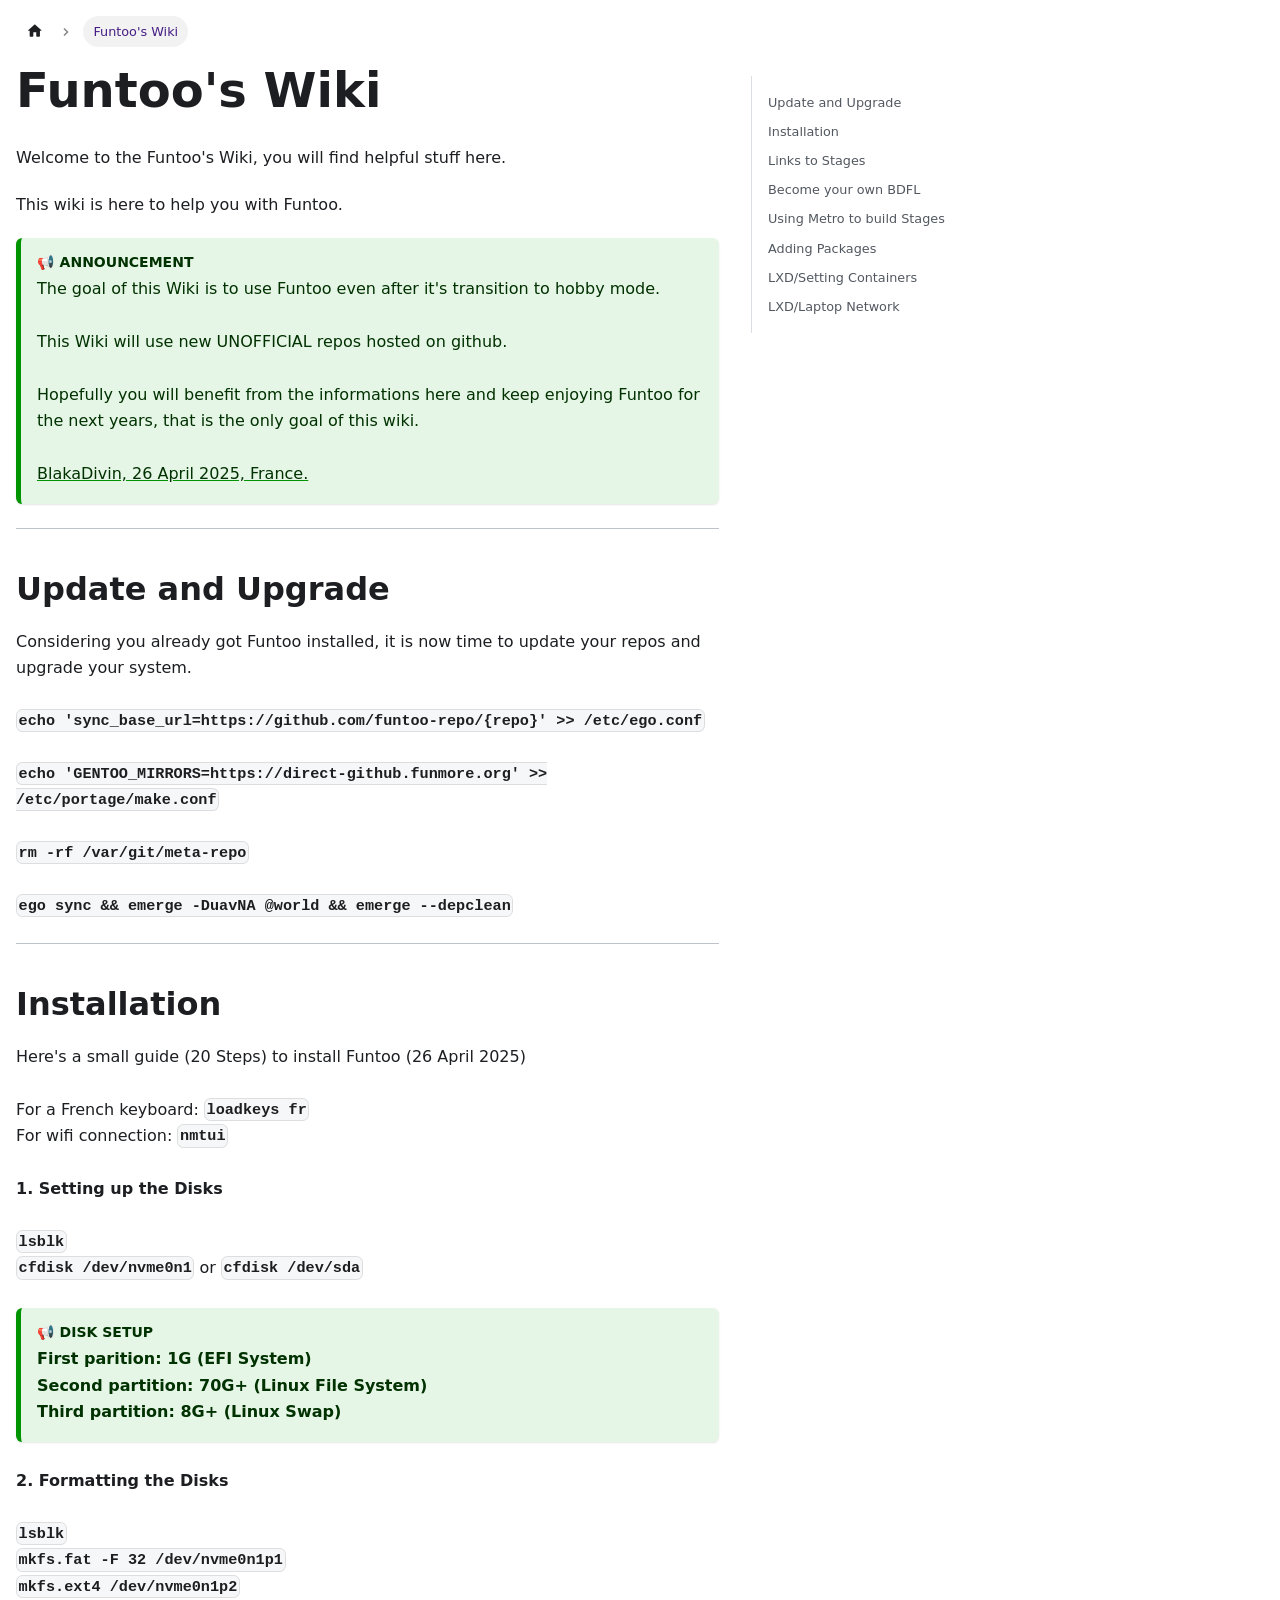
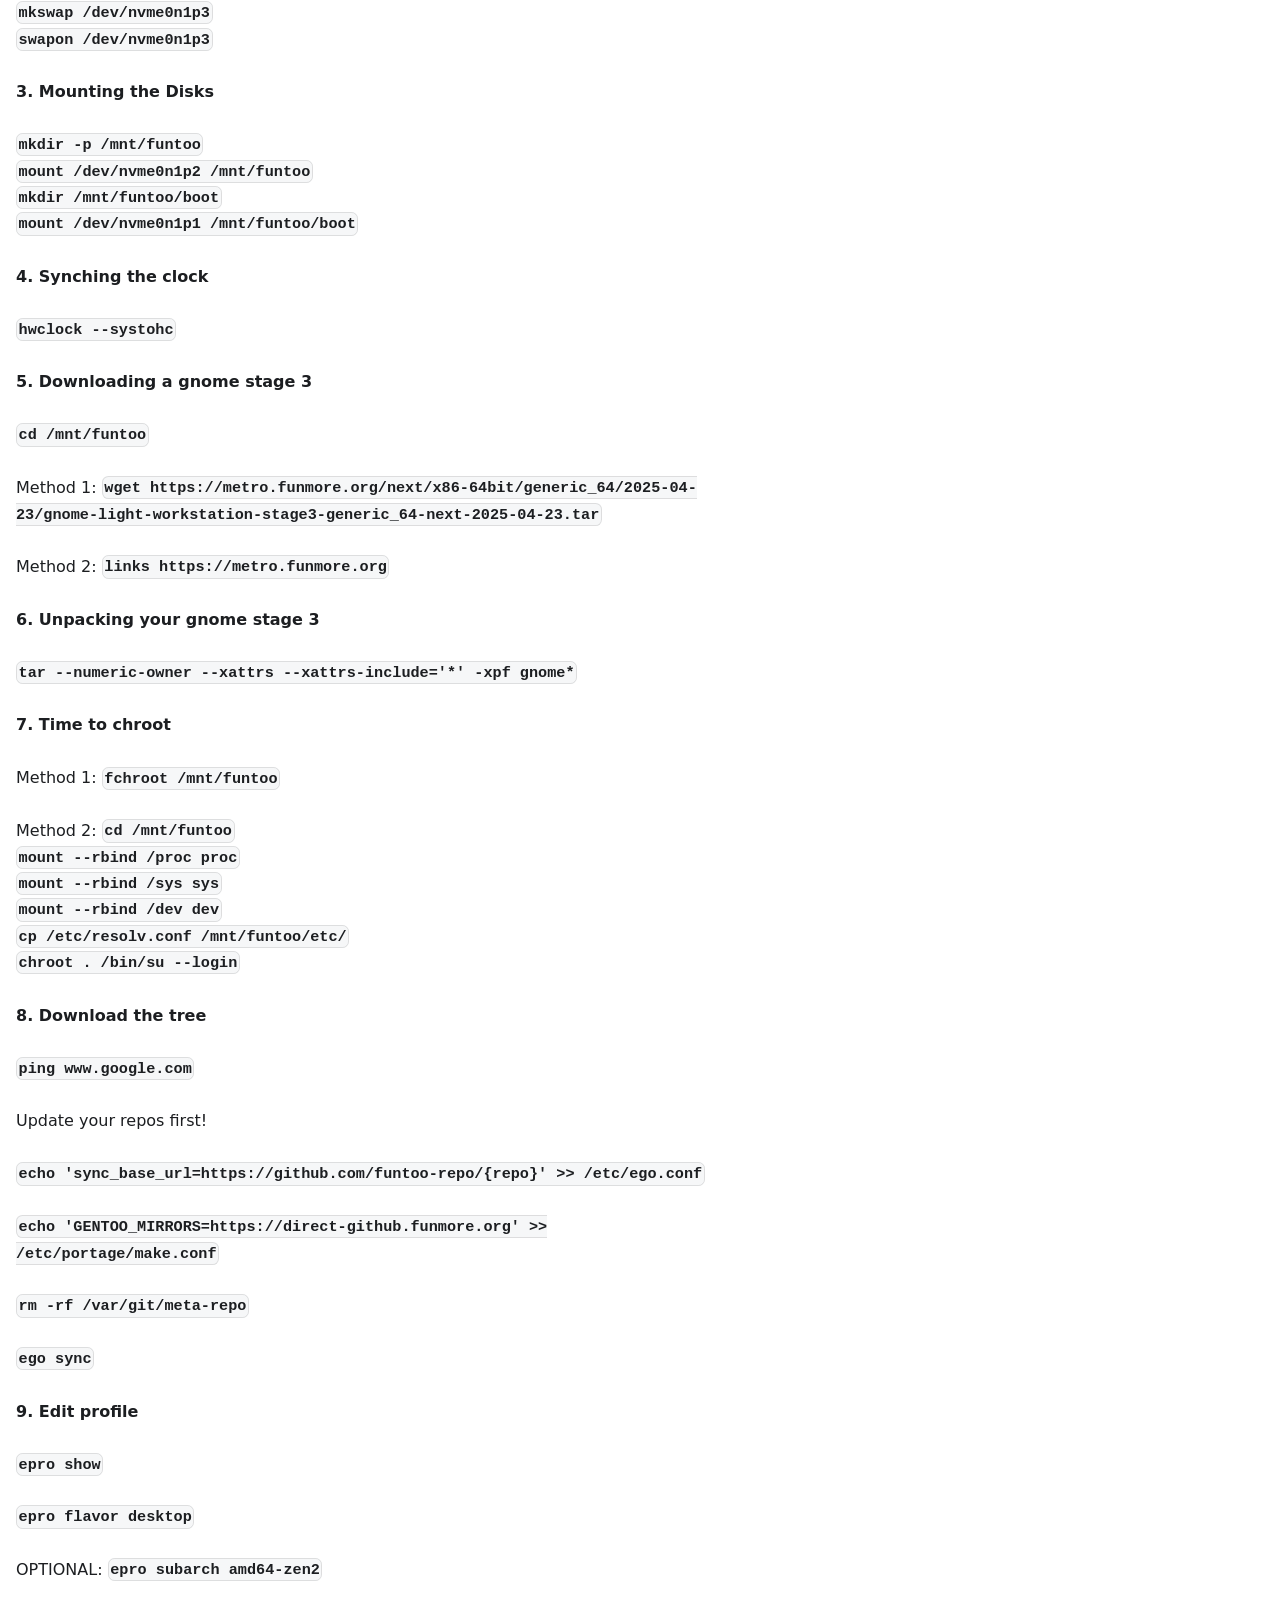
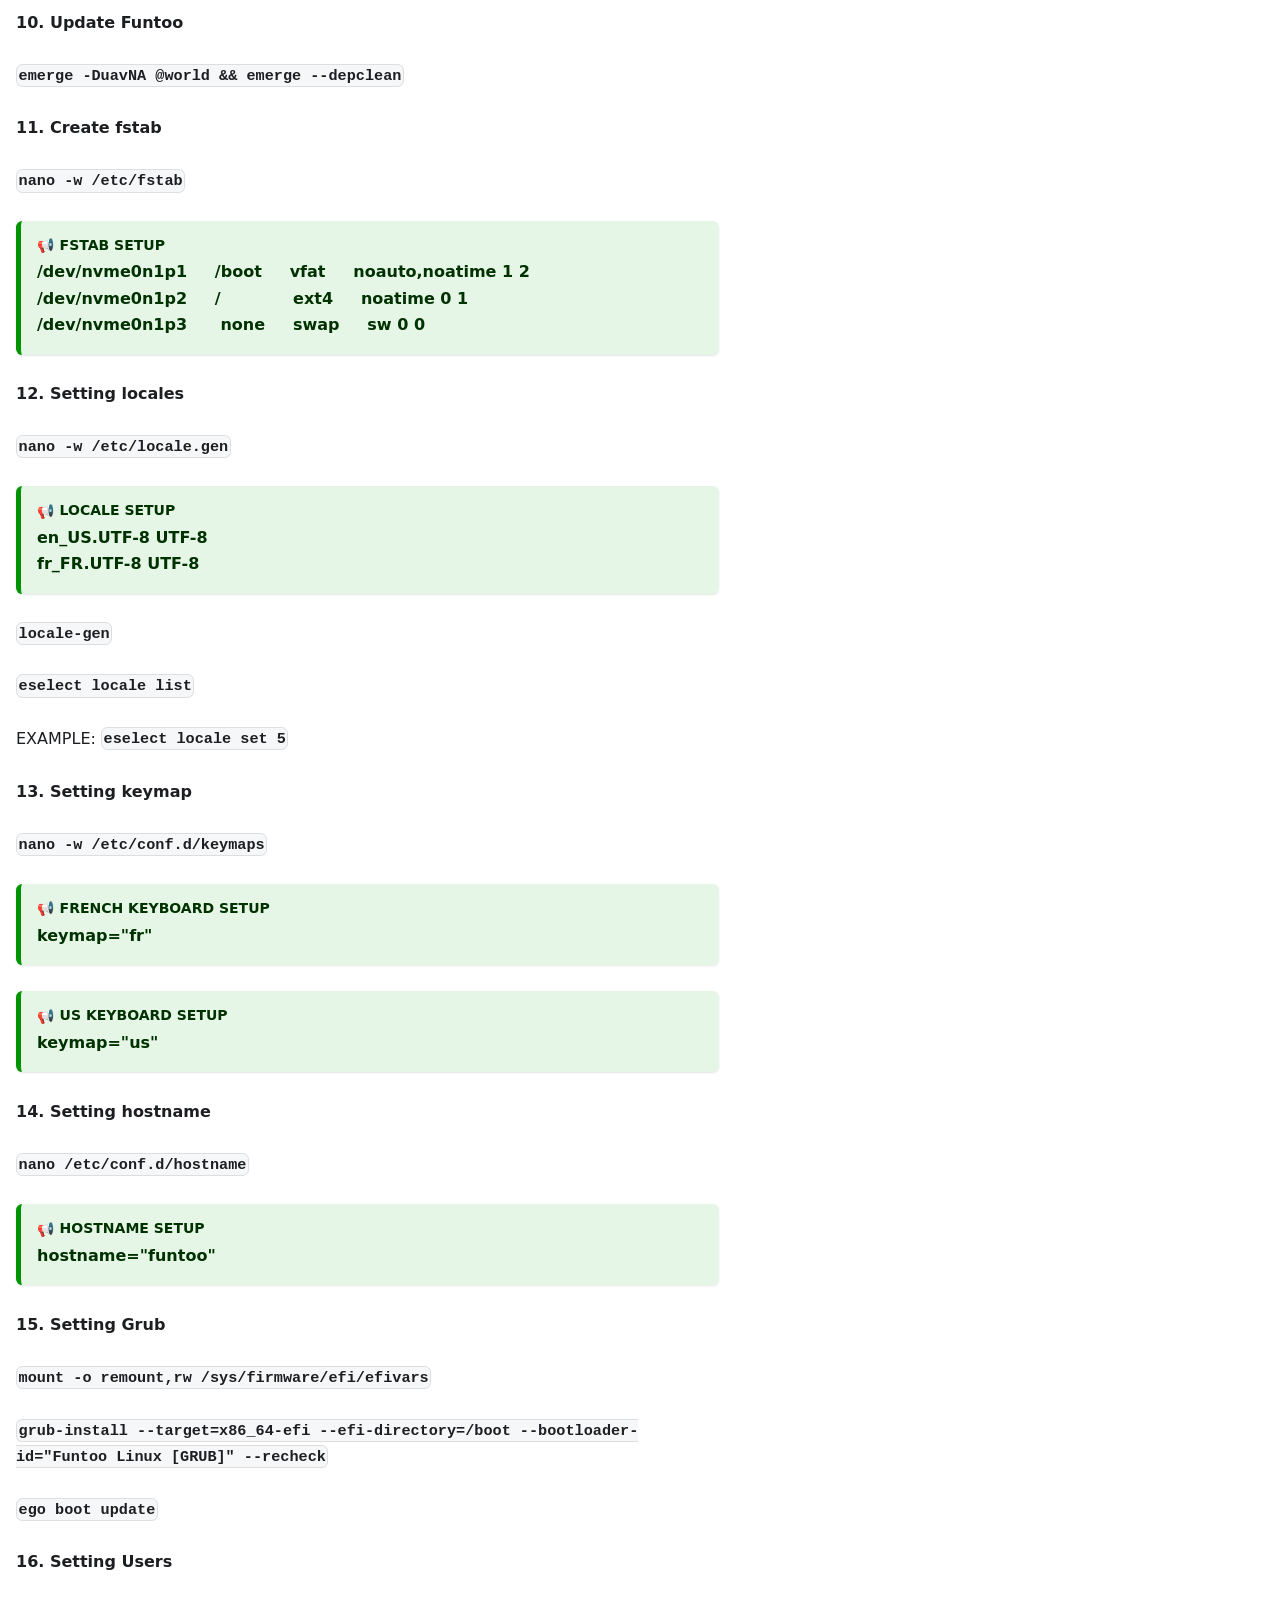
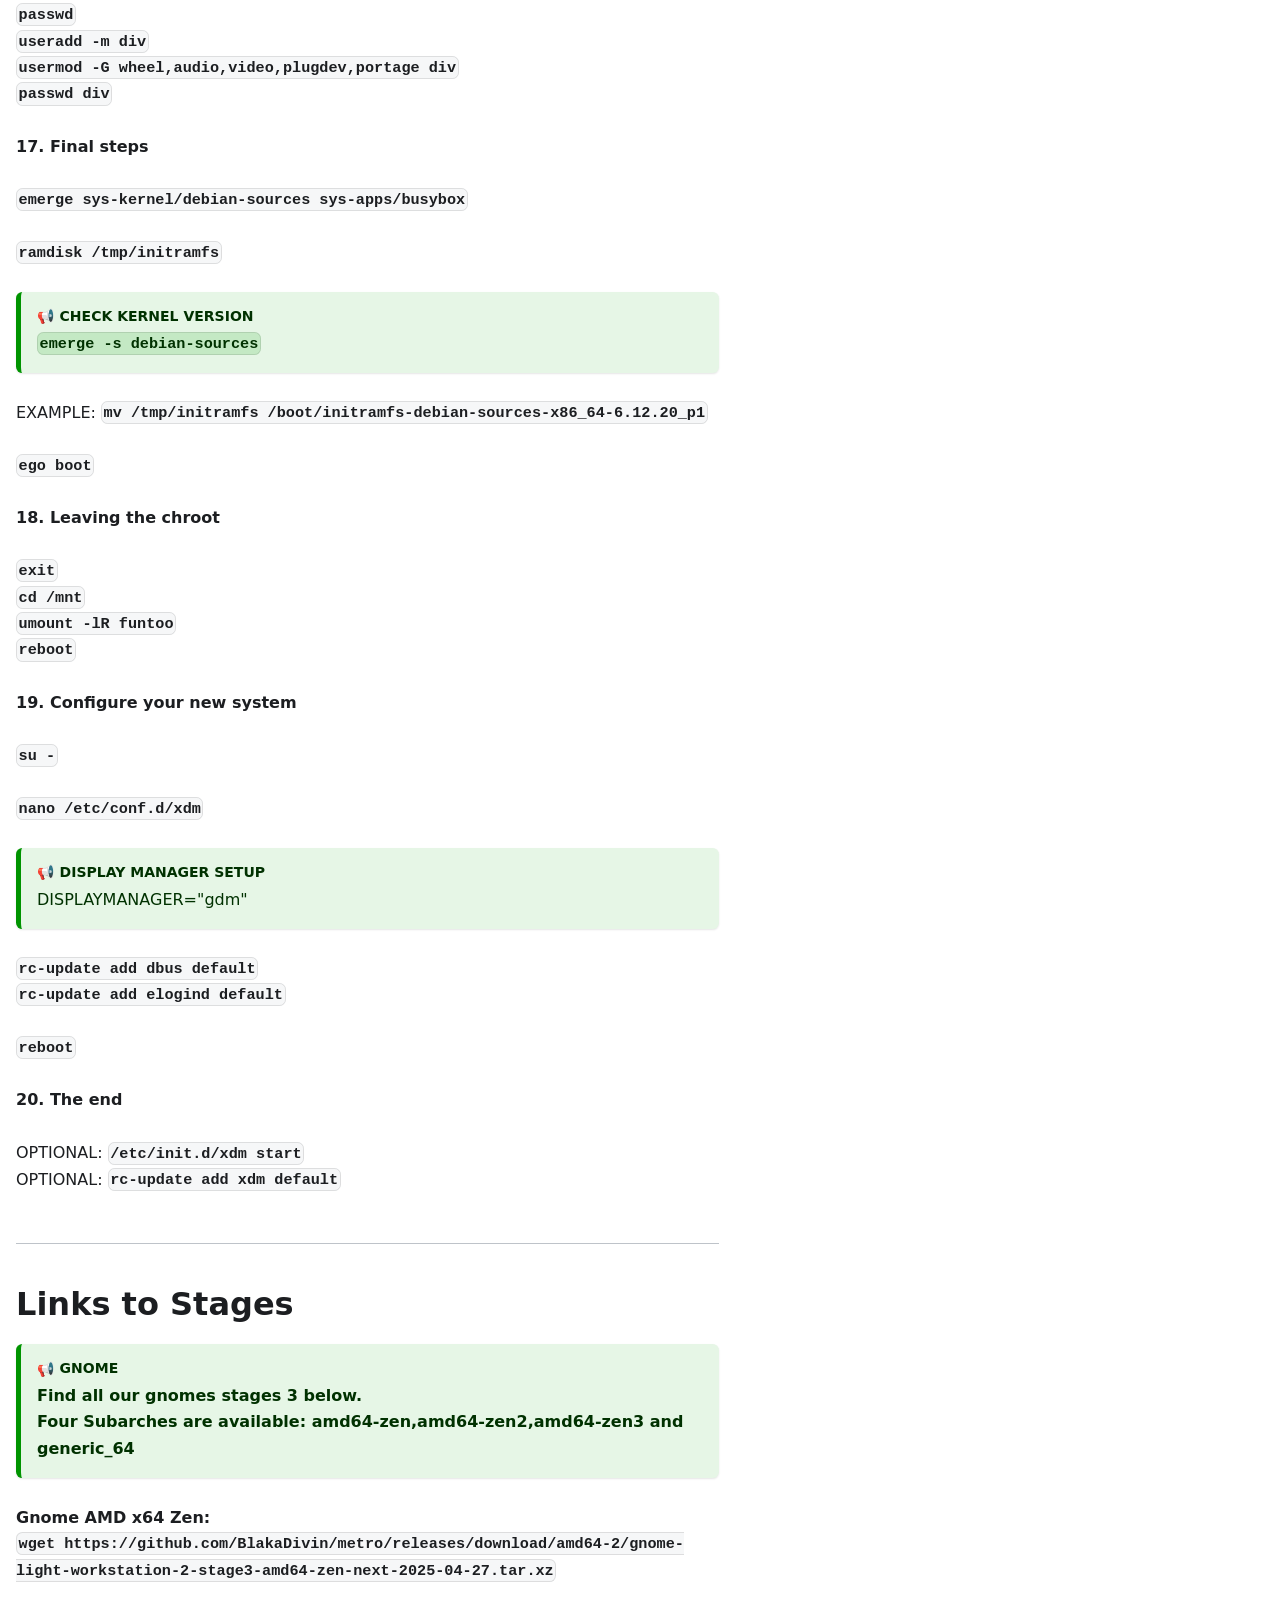
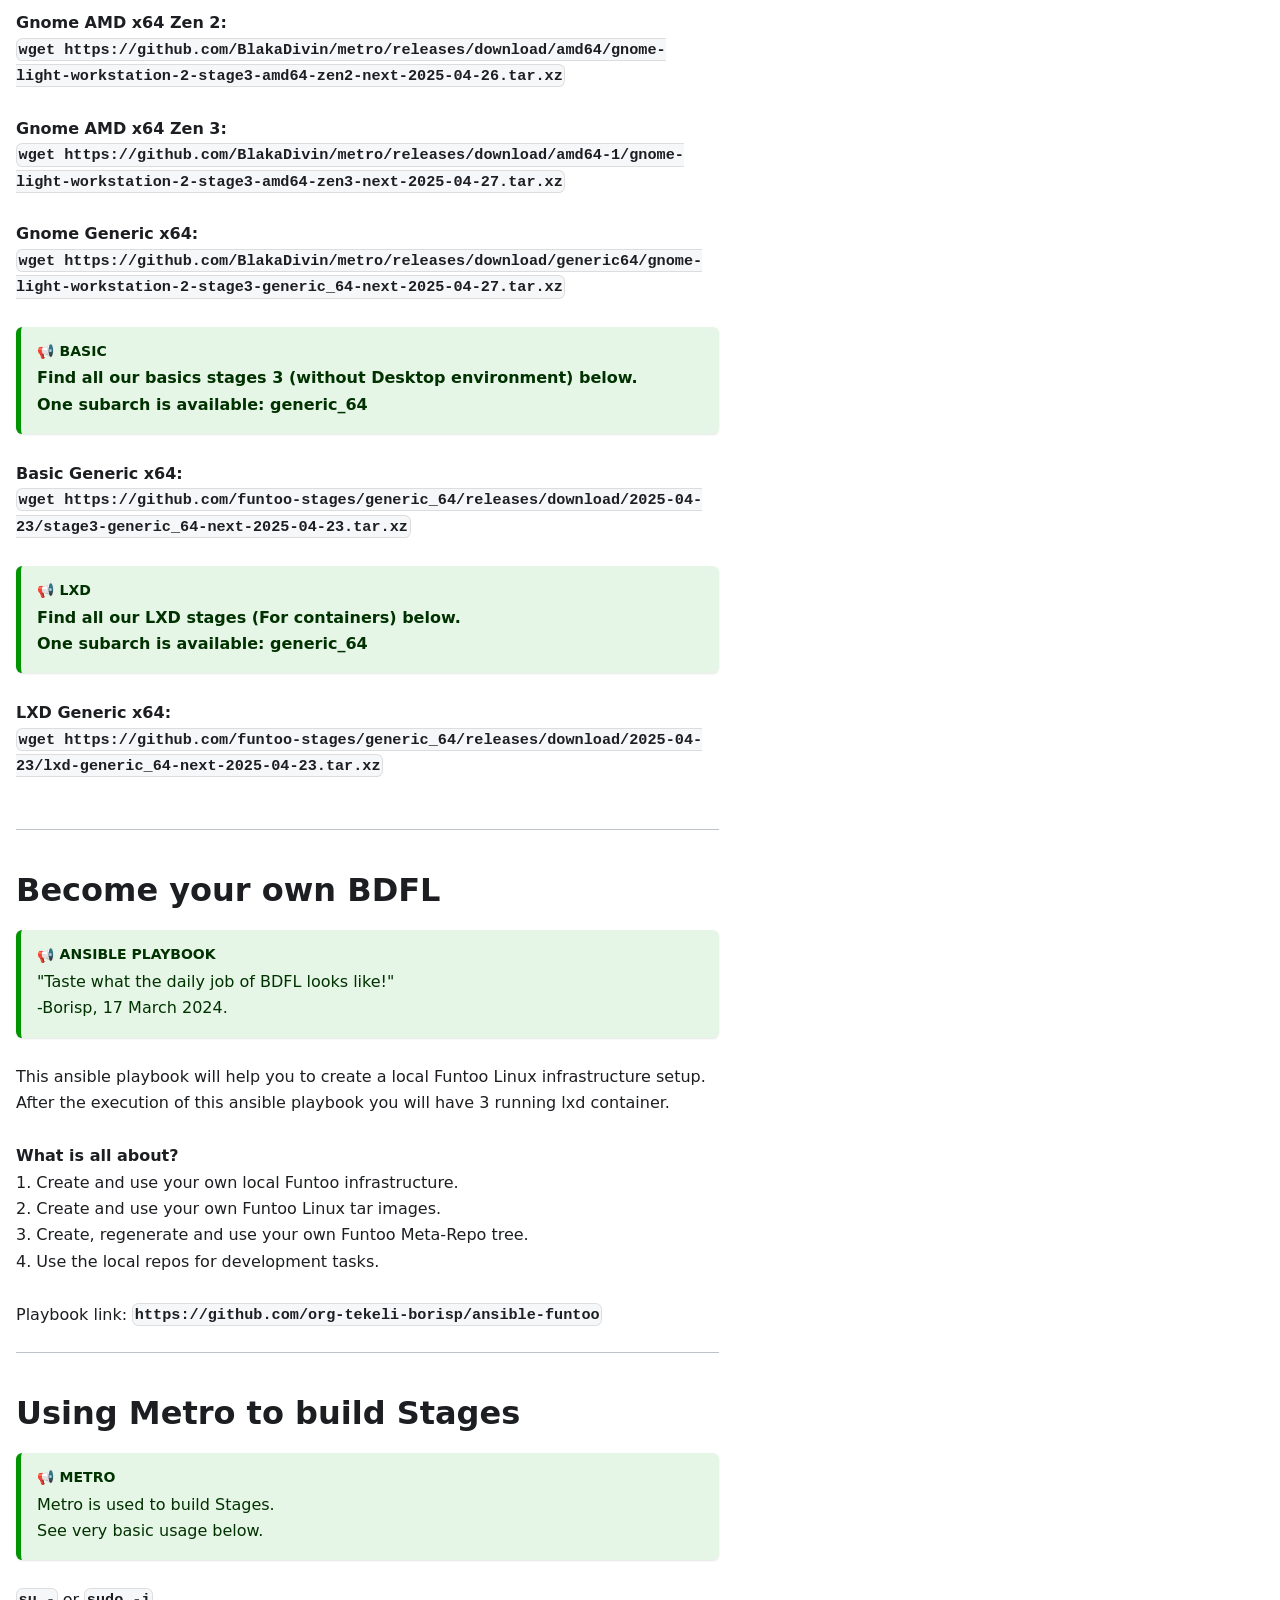
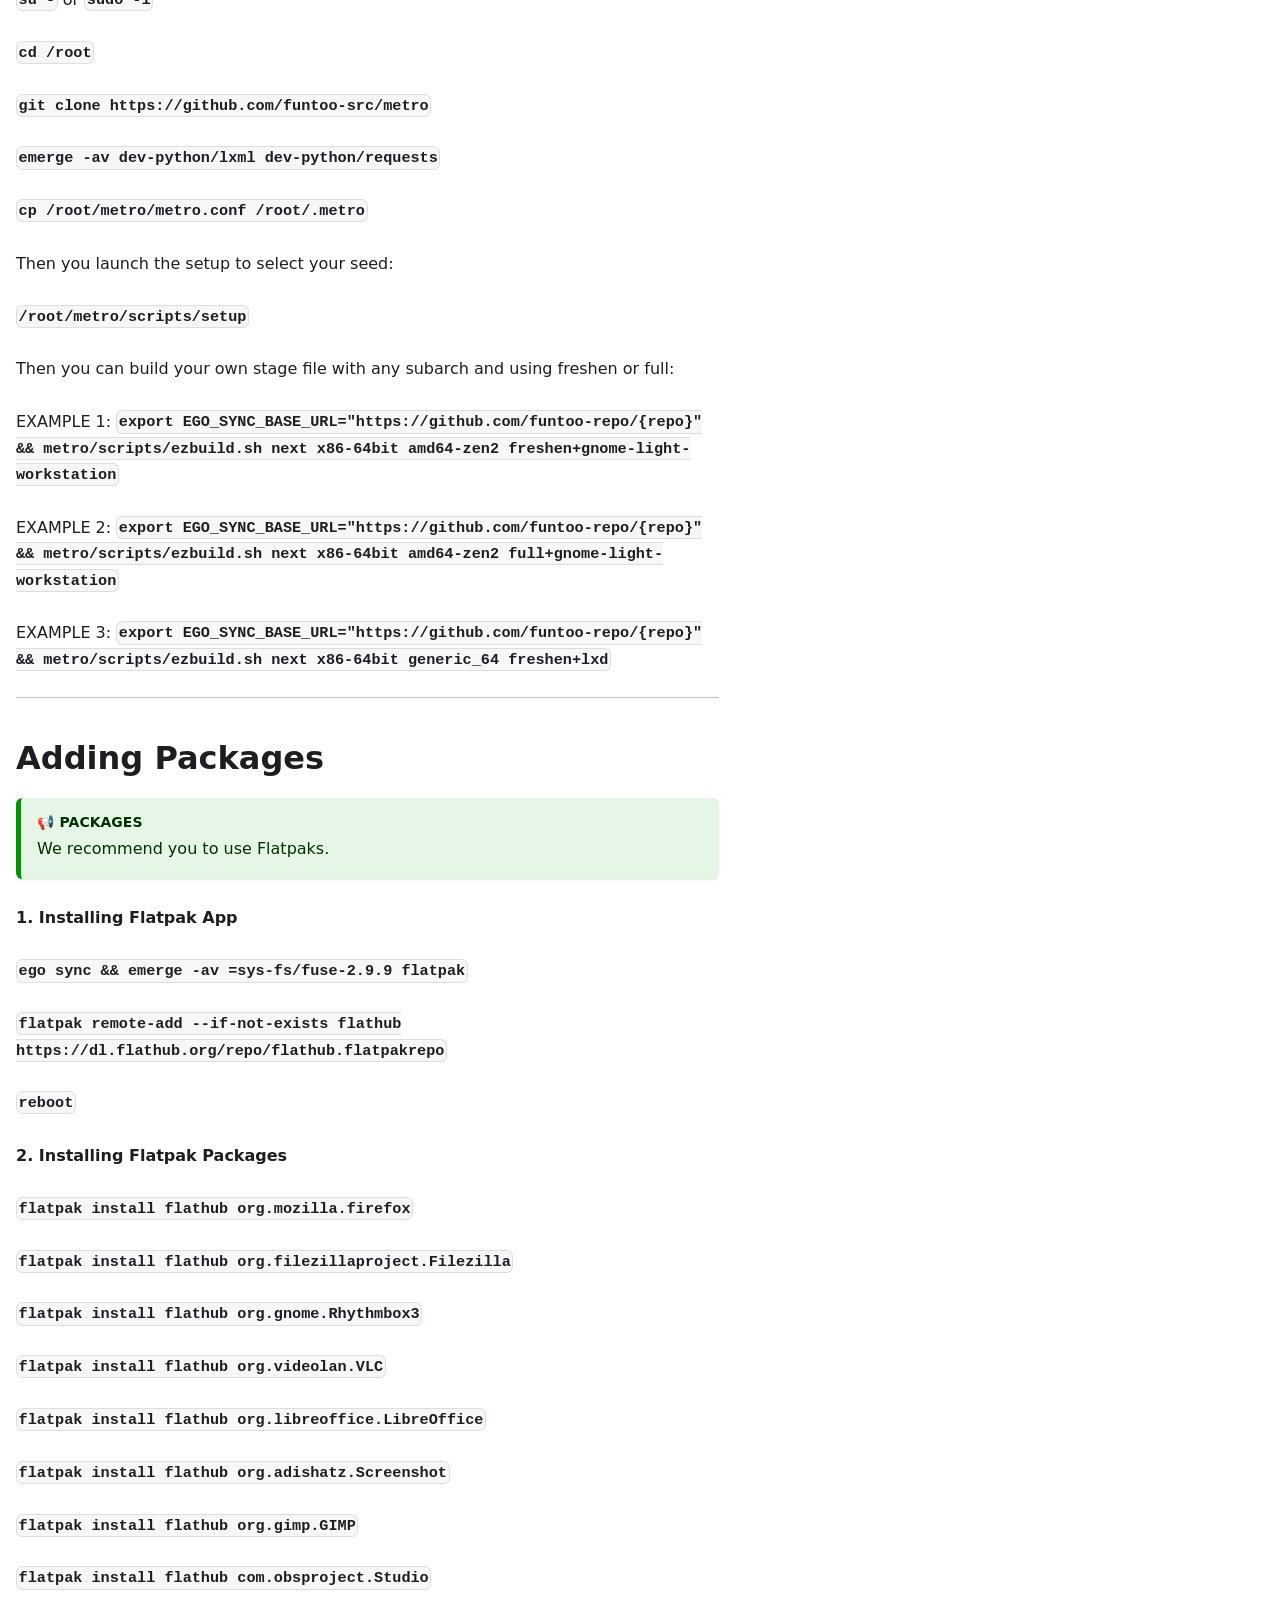
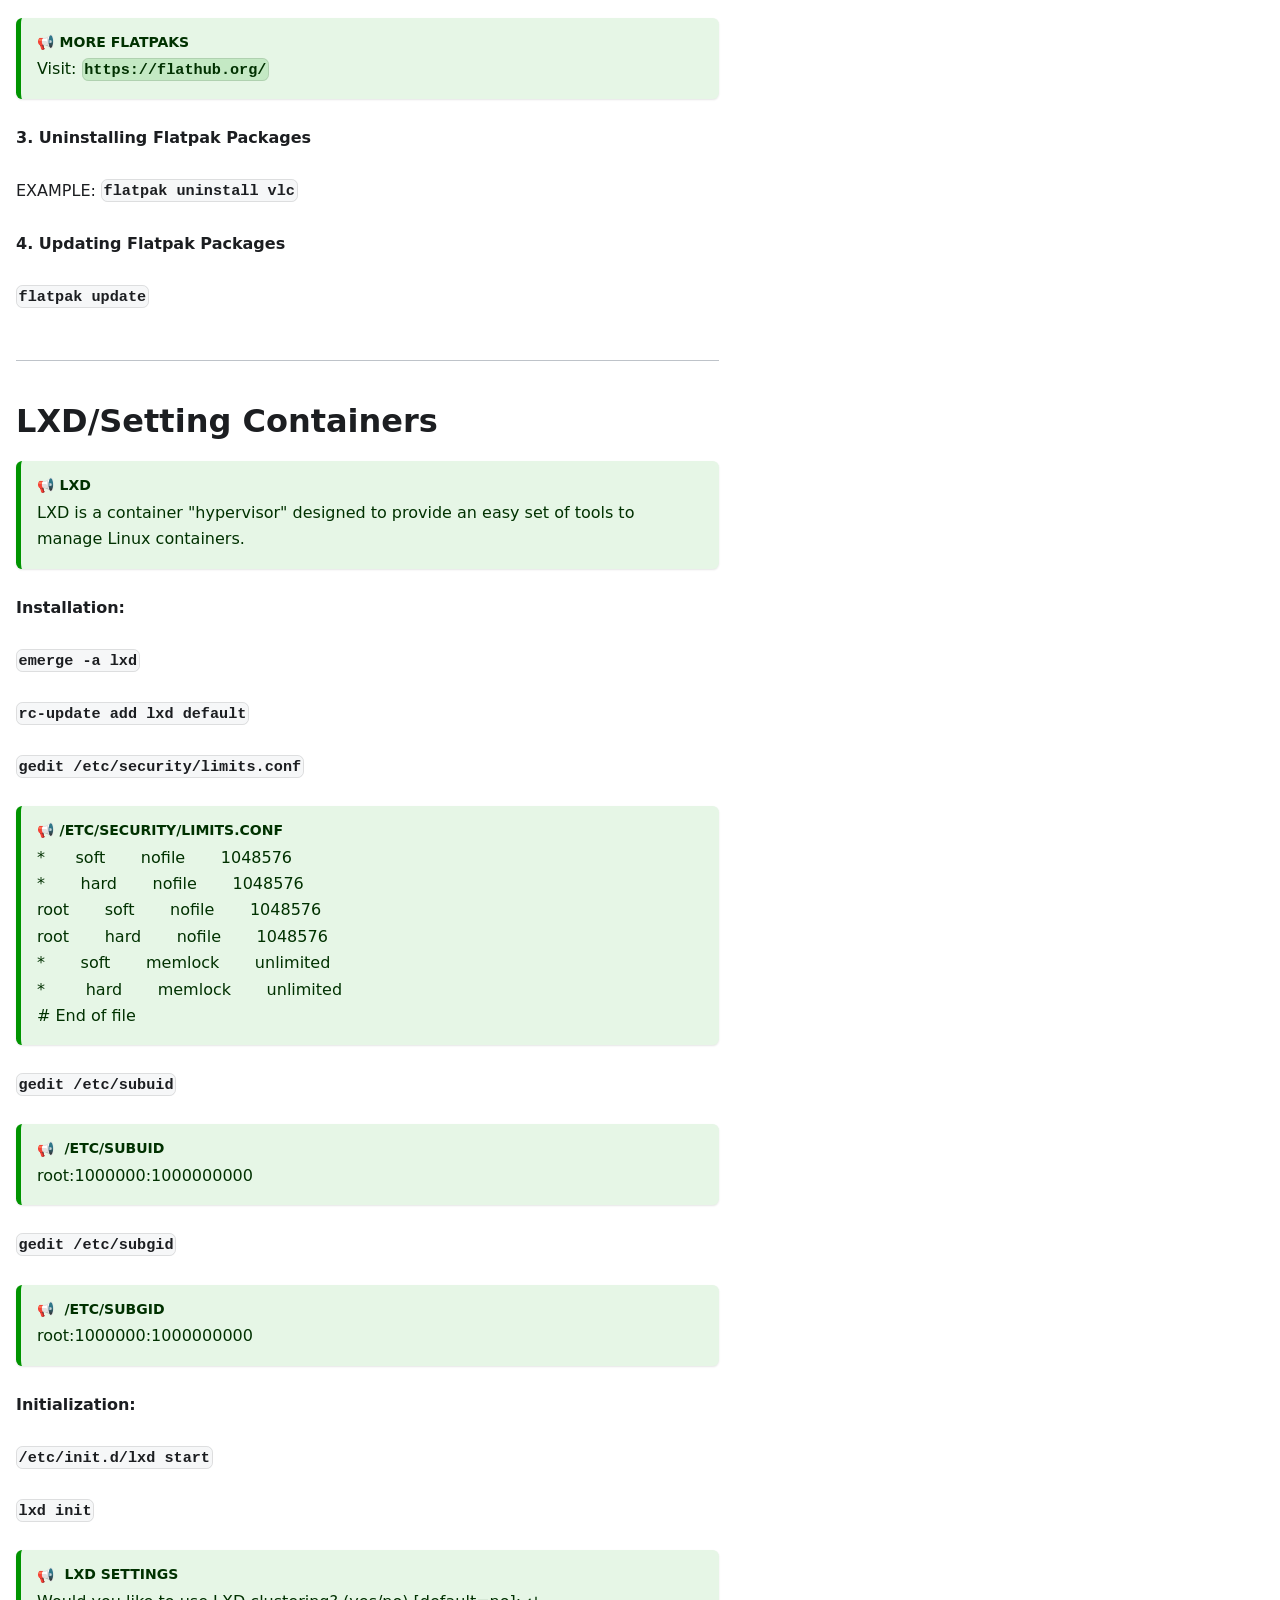
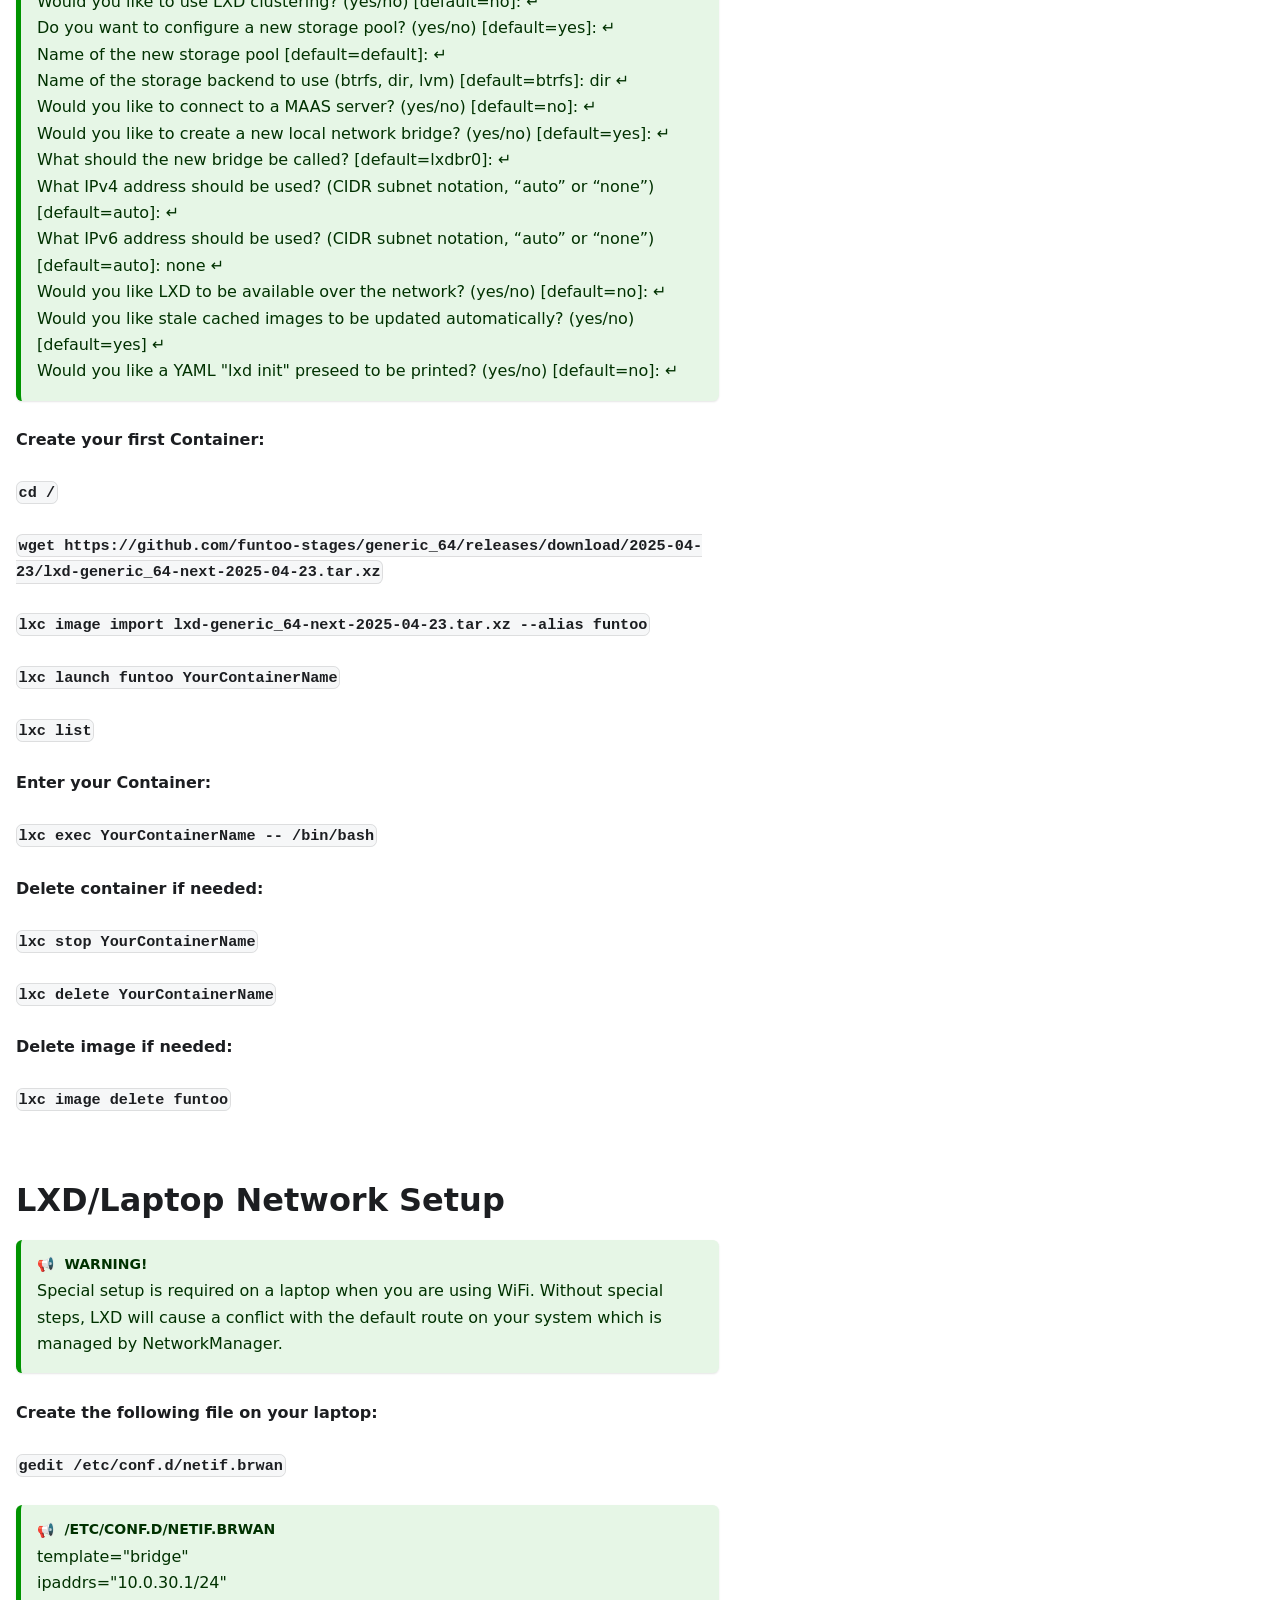
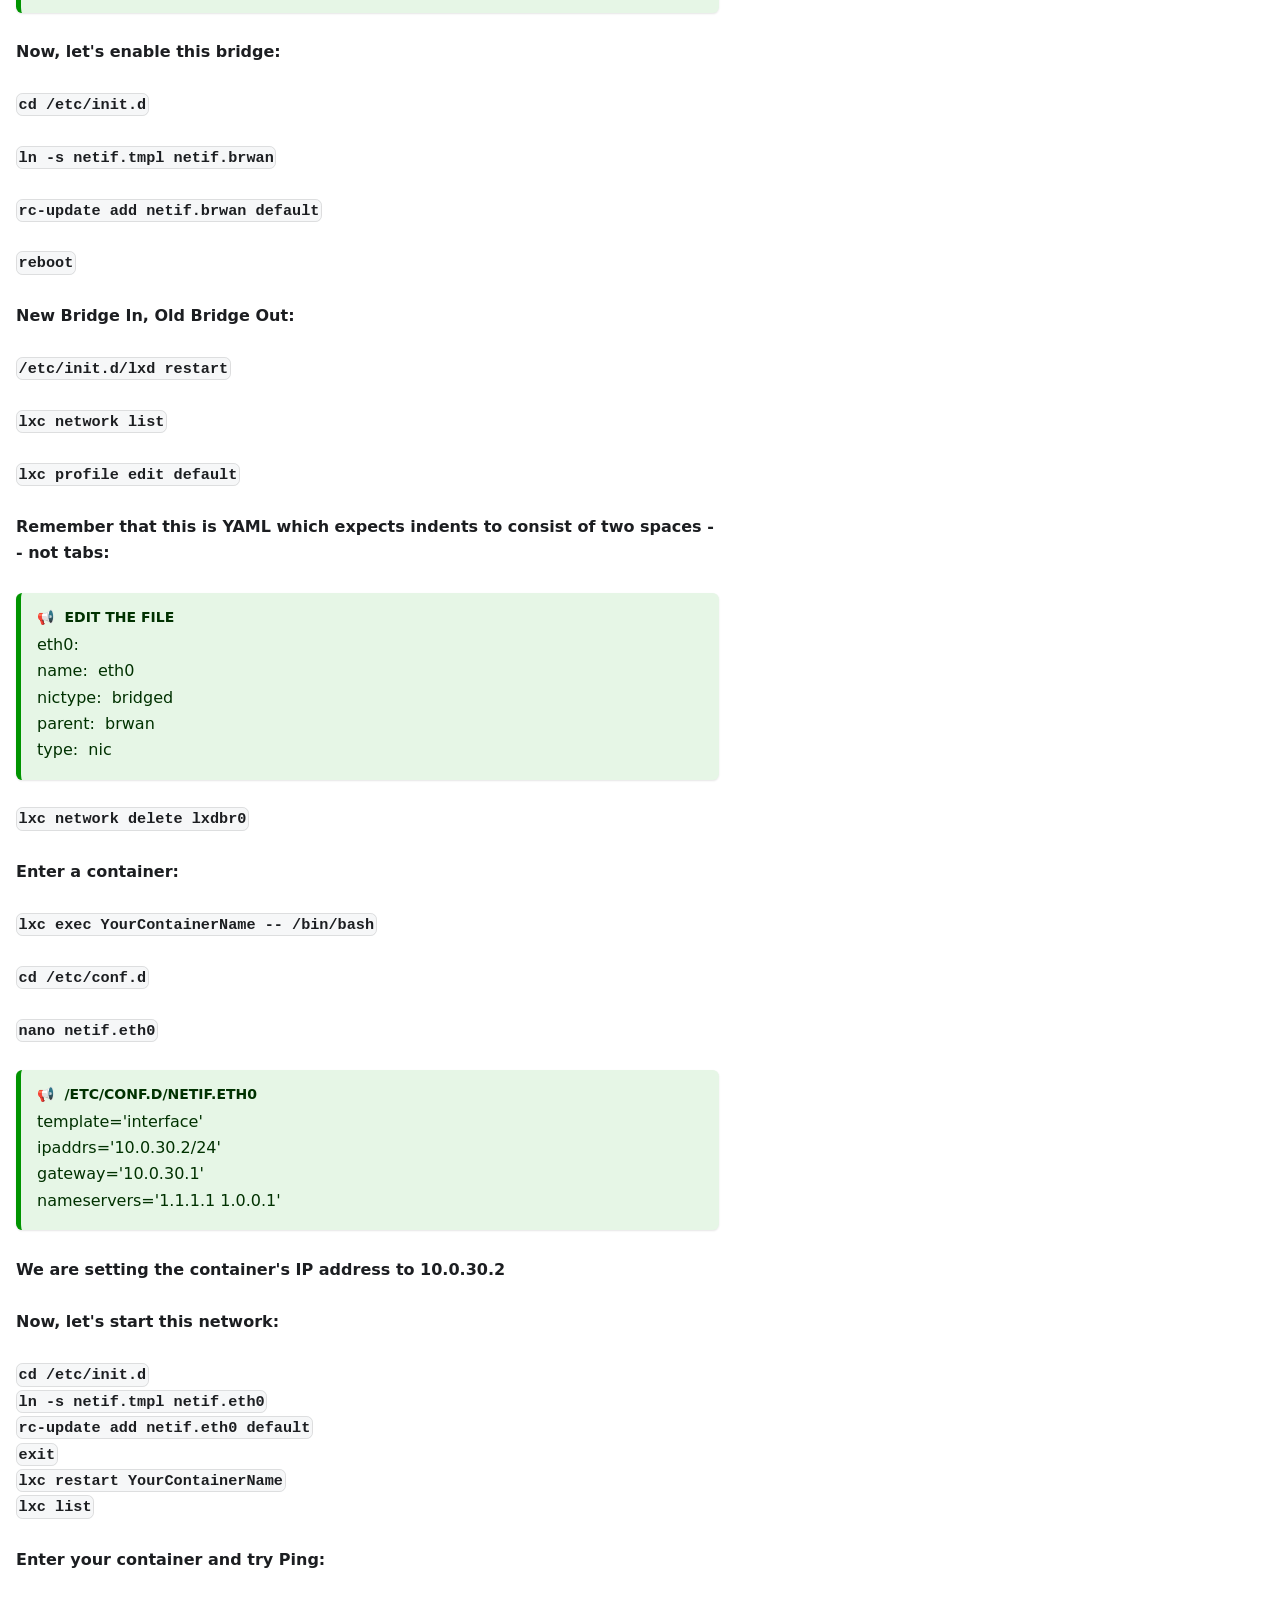
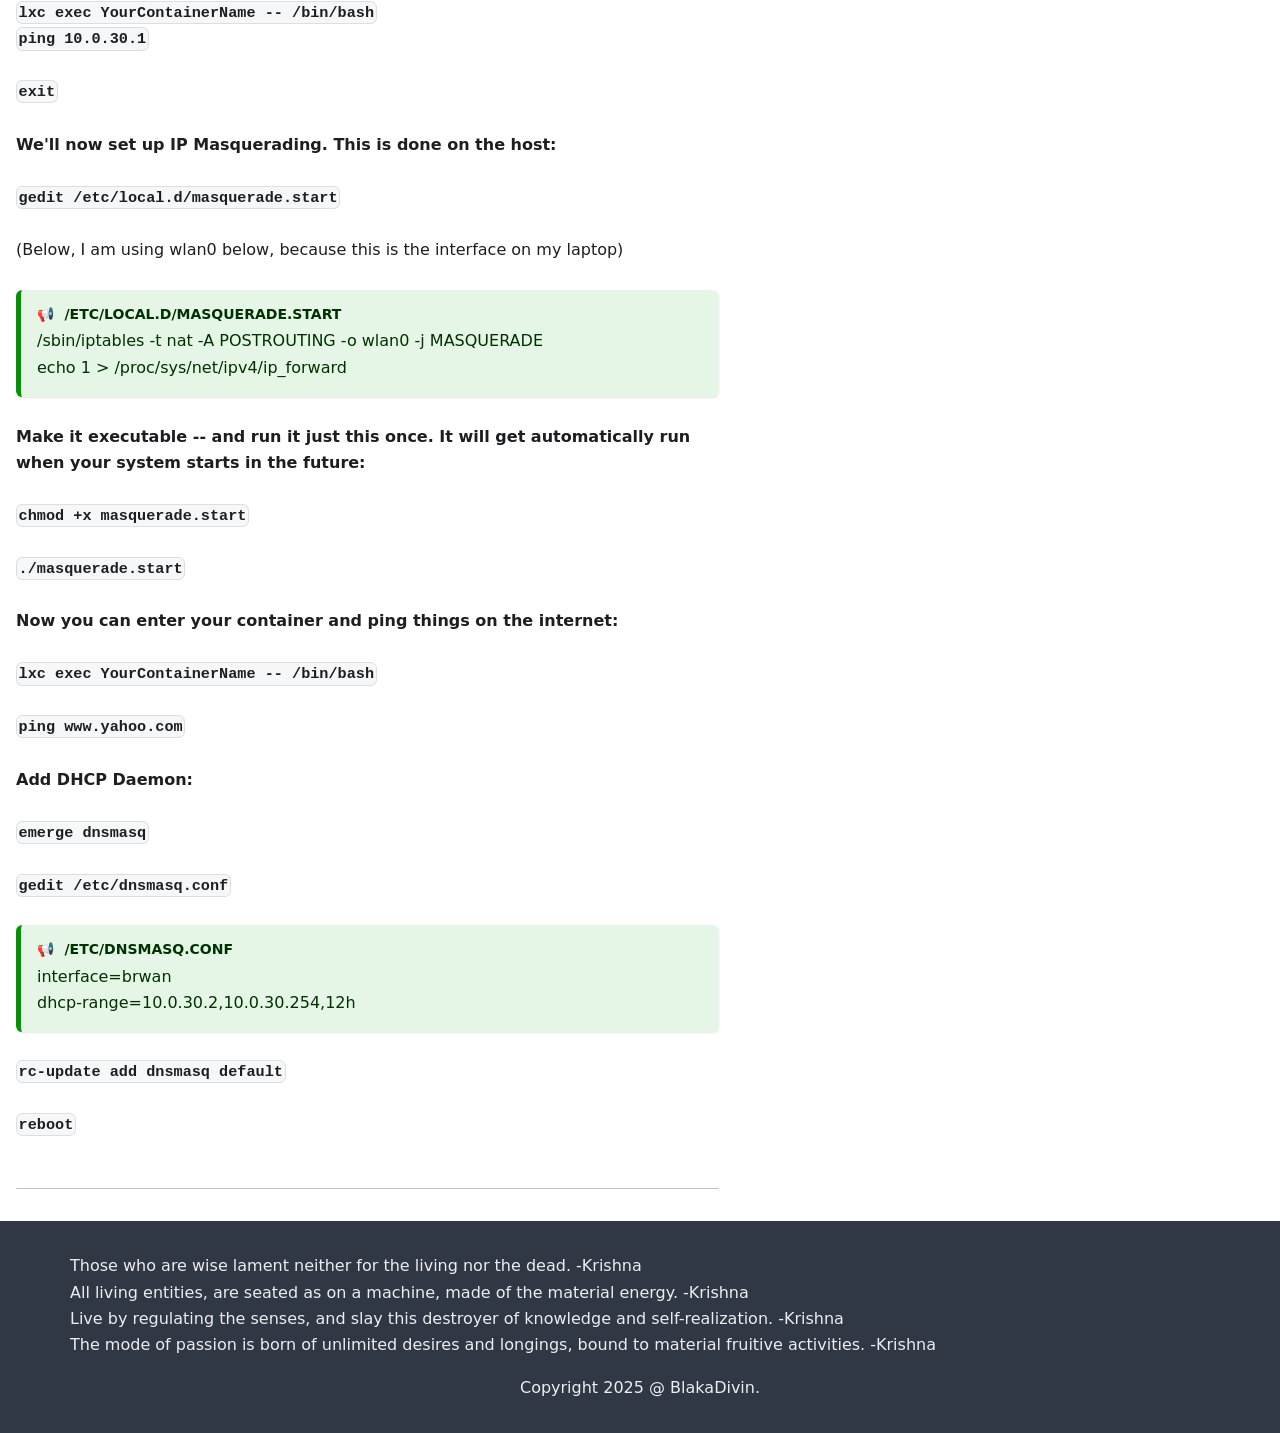
==== index.html @ 87156443 "Add files via upload" ====
<!doctype html>
<html lang="en" dir="ltr"
    class="docs-wrapper docs-doc-page docs-version-current plugin-docs plugin-id-default docs-doc-id-about-alg">

<head>

    <meta charset="UTF-8">
    <meta name="generator" content="Docusaurus v2.4.1">
    <meta http-equiv="content-type" content="text/html;charset=utf-8" />

    <title data-rh="true">Funtoo's Wiki</title>

    <meta data-rh="true" name="viewport" content="width=device-width,initial-scale=1">
    <meta data-rh="true" name="description" content="Funtoo Wiki.">
    <meta data-rh="true" property="og:description" content="A brief wiki about Funtoo.">
    <meta data-rh="true" name="keywords" content="funtoo,blakadiv">

    <link rel="search" type="application/opensearchdescription+xml" title="Funtoo's Wiki">
    <link rel="stylesheet" href="mainstyle.css">
</head>

<main class="docMainContainer_gTbr">
    <div class="container padding-top--md padding-bottom--lg">
        <div class="row">
            <div class="col docItemCol_VOVn">
                <div class="docItemContainer_Djhp">
                    <article>
                        <nav class="theme-doc-breadcrumbs breadcrumbsContainer_Z_bl" aria-label="Breadcrumbs">
                            <ul class="breadcrumbs" itemscope="" itemtype="https://schema.org/BreadcrumbList">

                                <li class="breadcrumbs__item"><a aria-label="Home page" class="breadcrumbs__link"
                                        href="index.html"><svg viewbox="0 0 24 24" class="breadcrumbHomeIcon_YNFT">
                                            <path
                                                d="M10 19v-5h4v5c0 .55.45 1 1 1h3c.55 0 1-.45 1-1v-7h1.7c.46 0 .68-.57.33-.87L12.67 3.6c-.38-.34-.96-.34-1.34 0l-8.36 7.53c-.34.3-.13.87.33.87H5v7c0 .55.45 1 1 1h3c.55 0 1-.45 1-1z"
                                                fill="currentColor"></path>
                                        </svg></a></li>
                                <li itemscope="" itemprop="itemListElement" itemtype="https://schema.org/ListItem"
                                    class="breadcrumbs__item breadcrumbs__item--active"><span class="breadcrumbs__link"
                                        itemprop="name">Funtoo's Wiki</span>
                                    <meta itemprop="position" content="1">
                                </li>
                            </ul>
                        </nav>

                        <div class="theme-doc-markdown markdown">
                            <h1>Funtoo's Wiki</h1>
                            <p>Welcome to the Funtoo's Wiki, you will find helpful stuff here. </p>
                            <p>This wiki is here to help you with Funtoo.</p>
                            <div class="theme-admonition theme-admonition-tip alert alert--success admonition_LlT9">
                                <div class="admonitionHeading_tbUL"><span
                                        class="admonitionIcon_kALy">📢</span>ANNOUNCEMENT</div>
                                <div class="admonitionContent_S0QG">
                                    <p>
                                        The goal of this Wiki is to use Funtoo even after it's transition to hobby
                                        mode.<br><br>
                                        This Wiki will use new UNOFFICIAL repos hosted on github.<br>
                                        <br>
                                        Hopefully you will benefit from the informations here and keep enjoying Funtoo
                                        for the next years, that is the only goal of this wiki.<br>
                                        <br>
                                        <a href="https://github.com/BlakaDivin">BlakaDivin, 26 April 2025, France.</a>




                                    </p>
                                </div>
                            </div>

                            <hr>
                            <h2 class="anchor anchorWithHideOnScrollNavbar_WYt5" id="update">Update and Upgrade<a
                                    href="#update" class="hash-link" aria-label="Direct link to update"
                                    title="Direct link to update">​</a></h2>
                            <p>Considering you already got Funtoo installed, it is now time to update your repos and
                                upgrade your system.<br>
                                <br>
                                <code>echo 'sync_base_url=https://github.com/funtoo-repo/{repo}' >> /etc/ego.conf</code><br><br>
                                <code>echo 'GENTOO_MIRRORS=https://direct-github.funmore.org' >> /etc/portage/make.conf</code><br><br>
                                <code>rm -rf /var/git/meta-repo</code><br><br>
                                <code>ego sync && emerge -DuavNA @world && emerge --depclean</code><br>
                                <hr>

                            <h2 class="anchor anchorWithHideOnScrollNavbar_WYt5" id="install">Installation<a
                                    href="#install" class="hash-link" aria-label="Direct link to install"
                                    title="Direct link to install">​</a></h2>

                            Here's a small guide (20 Steps) to install Funtoo (26 April 2025)<br>
                            <br>

                            For a French keyboard:
                            <code>loadkeys fr</code><br>

                            For wifi connection: <code>nmtui</code><br>
                            <br>
                            <b>1. Setting up the Disks</b><br>
                            <br>
                            <code>lsblk</code><br>

                            <code> cfdisk /dev/nvme0n1</code> or <code> cfdisk /dev/sda</code><br><br>

                            <div class="theme-doc-markdown markdown">
                                <div class="theme-admonition theme-admonition-tip alert alert--success admonition_LlT9">
                                    <div class="admonitionHeading_tbUL"><span class="admonitionIcon_kALy">📢</span>Disk
                                        Setup</div>
                                    <div class="admonitionContent_S0QG">
                                        <b>First parition: 1G (EFI System)</b><br>
                                        <b>Second partition: 70G+ (Linux File System)</b><br>
                                        <b> Third partition: 8G+ (Linux Swap)</b><br>
                                    </div>
                                </div>
                            </div>
                            <br>

                            <b>2. Formatting the Disks</b><br>
                            <br>
                            <code>lsblk</code><br>
                            <code>mkfs.fat -F 32 /dev/nvme0n1p1</code><br>
                            <code>mkfs.ext4 /dev/nvme0n1p2</code><br>
                            <code>mkswap /dev/nvme0n1p3</code><br>
                            <code>swapon /dev/nvme0n1p3</code><br>
                            <br>

                            <b>3. Mounting the Disks</b><br>
                            <br>

                            <code>mkdir -p /mnt/funtoo</code><br>
                            <code>mount /dev/nvme0n1p2 /mnt/funtoo</code><br>
                            <code>mkdir /mnt/funtoo/boot</code><br>
                            <code>mount /dev/nvme0n1p1 /mnt/funtoo/boot</code><br>
                            <br>

                            <b>4. Synching the clock</b><br>
                            <br>
                            <code>hwclock --systohc</code><br>
                            <br>

                            <b>5. Downloading a gnome stage 3</b><br>
                            <br>
                            <code>cd /mnt/funtoo</code><br>
                            <br>
                            Method 1:
                            <code>wget https://metro.funmore.org/next/x86-64bit/generic_64/2025-04-23/gnome-light-workstation-stage3-generic_64-next-2025-04-23.tar</code><br>
                            <br>

                            Method 2: <code>links https://metro.funmore.org</code><br>
                            <br>

                            <b>6. Unpacking your gnome stage 3</b><br>
                            <br>
                            <code>tar --numeric-owner --xattrs --xattrs-include='*' -xpf gnome*</code><br>
                            <br>

                            <b>7. Time to chroot</b><br>
                            <br>
                            Method 1: <code>fchroot /mnt/funtoo</code><br>
                            <br>
                            Method 2:
                            <code>cd /mnt/funtoo</code><br>
                            <code>mount --rbind /proc proc</code><br>
                            <code>mount --rbind /sys sys</code><br>
                            <code>mount --rbind /dev dev</code><br>
                            <code>cp /etc/resolv.conf /mnt/funtoo/etc/</code><br>
                            <code>chroot . /bin/su --login</code><br>
                            <br>

                            <b>8. Download the tree</b><br>
                            <br>
                            <code>ping www.google.com</code><br>
                            <br>
                            Update your repos first!<br>
                            <br>
                            <code>echo 'sync_base_url=https://github.com/funtoo-repo/{repo}' >> /etc/ego.conf</code><br><br>
                            <code>echo 'GENTOO_MIRRORS=https://direct-github.funmore.org' >> /etc/portage/make.conf</code><br><br>
                            <code>rm -rf /var/git/meta-repo</code><br><br>
                            <code>ego sync</code><br>
                            <br>

                            <b>9. Edit profile</b><br>
                            <br>
                            <code> epro show</code><br>
                            <br>
                            <code>epro flavor desktop</code><br>
                            <br>
                            OPTIONAL: <code>epro subarch amd64-zen2</code><br>
                            <br>

                            <b>10. Update Funtoo</b><br>
                            <br>
                            <code>emerge -DuavNA @world && emerge --depclean</code><br>
                            <br>

                            <b>11. Create fstab</b><br>
                            <br>
                            <code>nano -w /etc/fstab</code><br>
                            <br>
                            <div class="theme-doc-markdown markdown">
                                <div class="theme-admonition theme-admonition-tip alert alert--success admonition_LlT9">
                                    <div class="admonitionHeading_tbUL"><span class="admonitionIcon_kALy">📢</span>Fstab
                                        Setup</div>
                                    <div class="admonitionContent_S0QG">
                                        <b>/dev/nvme0n1p1&nbsp;&nbsp;&nbsp;&nbsp; /boot&nbsp;&nbsp;&nbsp;&nbsp;
                                            vfat&nbsp;&nbsp;&nbsp;&nbsp; noauto,noatime 1 2</b><br>
                                        <b>/dev/nvme0n1p2&nbsp;&nbsp;&nbsp;&nbsp;
                                            /&nbsp;&nbsp;&nbsp;&nbsp;&nbsp;&nbsp;&nbsp;&nbsp;&nbsp;&nbsp;&nbsp;&nbsp;
                                            ext4&nbsp;&nbsp;&nbsp;&nbsp; noatime 0 1</b><br>
                                        <b>/dev/nvme0n1p3 &nbsp;&nbsp;&nbsp;&nbsp; none&nbsp;&nbsp;&nbsp;&nbsp;
                                            swap&nbsp;&nbsp;&nbsp;&nbsp; sw 0 0</b>
                                    </div>
                                </div>
                            </div>
                            <br>

                            <b>12. Setting locales</b><br>
                            <br>

                            <code>nano -w /etc/locale.gen</code><br>
                            <br>

                            <div class="theme-doc-markdown markdown">
                                <div class="theme-admonition theme-admonition-tip alert alert--success admonition_LlT9">
                                    <div class="admonitionHeading_tbUL"><span
                                            class="admonitionIcon_kALy">📢</span>Locale Setup</div>
                                    <div class="admonitionContent_S0QG">
                                        <b>en_US.UTF-8 UTF-8</b><br>
                                        <b>fr_FR.UTF-8 UTF-8</b><br>
                                    </div>
                                </div>
                            </div>
                            <br>


                            <code>locale-gen</code><br>
                            <br>
                            <code>eselect locale list</code><br>
                            <br>
                            EXAMPLE: <code>eselect locale set 5</code><br>
                            <br>

                            <b>13. Setting keymap</b><br>
                            <br>

                            <code>nano -w /etc/conf.d/keymaps</code><br>
                            <br>

                            <div class="theme-doc-markdown markdown">
                                <div class="theme-admonition theme-admonition-tip alert alert--success admonition_LlT9">
                                    <div class="admonitionHeading_tbUL"><span
                                            class="admonitionIcon_kALy">📢</span>French keyboard Setup</div>
                                    <div class="admonitionContent_S0QG">
                                        <b>keymap="fr"</b><br>
                                    </div>
                                </div>
                            </div>
                            <br>

                            <div class="theme-doc-markdown markdown">
                                <div class="theme-admonition theme-admonition-tip alert alert--success admonition_LlT9">
                                    <div class="admonitionHeading_tbUL"><span class="admonitionIcon_kALy">📢</span>US
                                        keyboard Setup</div>
                                    <div class="admonitionContent_S0QG">
                                        <b>keymap="us"</b><br>
                                    </div>
                                </div>
                            </div>
                            <br>

                            <b>14. Setting hostname</b><br>
                            <br>

                            <code>nano /etc/conf.d/hostname</code><br>
                            <br>

                            <div class="theme-doc-markdown markdown">
                                <div class="theme-admonition theme-admonition-tip alert alert--success admonition_LlT9">
                                    <div class="admonitionHeading_tbUL"><span
                                            class="admonitionIcon_kALy">📢</span>Hostname Setup</div>
                                    <div class="admonitionContent_S0QG">
                                        <b>hostname="funtoo"</b><br>
                                    </div>
                                </div>
                            </div>
                            <br>

                            <b>15. Setting Grub</b><br>
                            <br>

                            <code>mount -o remount,rw /sys/firmware/efi/efivars</code><br>
                            <br>
                            <code>grub-install --target=x86_64-efi --efi-directory=/boot --bootloader-id="Funtoo Linux [GRUB]" --recheck</code><br>
                            <br>
                            <code>ego boot update</code><br>
                            <br>

                            <b>16. Setting Users</b><br>
                            <br>

                            <code>passwd</code><br>

                            <code>useradd -m div</code><br>

                            <code>usermod -G wheel,audio,video,plugdev,portage div</code><br>

                            <code>passwd div</code><br>
                            <br>


                            <b>17. Final steps</b><br>
                            <br>

                            <code>emerge  sys-kernel/debian-sources sys-apps/busybox</code><br>
                            <br>
                            <code>ramdisk /tmp/initramfs</code><br>
                            <br>

                            <div class="theme-doc-markdown markdown">
                                <div class="theme-admonition theme-admonition-tip alert alert--success admonition_LlT9">
                                    <div class="admonitionHeading_tbUL"><span class="admonitionIcon_kALy">📢</span>CHECK
                                        KERNEL version</div>
                                    <div class="admonitionContent_S0QG">
                                        <code>emerge -s debian-sources</code><br>
                                    </div>
                                </div>
                            </div>
                            <br>
                            EXAMPLE: <code>mv /tmp/initramfs /boot/initramfs-debian-sources-x86_64-6.12.20_p1</code><br>
                            <br>
                            <code>ego boot</code><br>
                            <br>

                            <b>18. Leaving the chroot</b><br>
                            <br>

                            <code>exit</code><br>
                            <code>cd /mnt</code><br>
                            <code>umount -lR funtoo</code><br>
                            <code>reboot</code><br>
                            <br>

                            <b>19. Configure your new system</b><br>
                            <br>

                            <code>su -</code><br>
                            <br>
                            <code>nano /etc/conf.d/xdm</code><br>
                            <br>
                            <div class="theme-doc-markdown markdown">
                                <div class="theme-admonition theme-admonition-tip alert alert--success admonition_LlT9">
                                    <div class="admonitionHeading_tbUL"><span
                                            class="admonitionIcon_kALy">📢</span>Display manager setup</div>
                                    <div class="admonitionContent_S0QG">
                                        DISPLAYMANAGER="gdm"<br>
                                    </div>
                                </div>
                            </div>
                            <br>


                            <code>rc-update add dbus default</code><br>
                            <code>rc-update add elogind default</code><br>
                            <br>
                            <code>reboot</code><br>
                            <br>

                            <b>20. The end</b><br>
                            <br>

                            OPTIONAL: <code>/etc/init.d/xdm start</code><br>

                            OPTIONAL: <code>rc-update add xdm default</code><br>
                            <br>


                            <hr>

                            <h2 class="anchor anchorWithHideOnScrollNavbar_WYt5" id="stages">Links to Stages<a
                                    href="#stages" class="hash-link" aria-label="Direct link to stages"
                                    title="Direct link to stages">​</a></h2>

                            <div class="theme-doc-markdown markdown">
                                <div class="theme-admonition theme-admonition-tip alert alert--success admonition_LlT9">
                                    <div class="admonitionHeading_tbUL"><span class="admonitionIcon_kALy">📢</span>GNOME
                                    </div>
                                    <div class="admonitionContent_S0QG">
                                        <b>Find all our gnomes stages 3 below.<br>
                                            Four Subarches are available: amd64-zen,amd64-zen2,amd64-zen3 and
                                            generic_64</b><br>
                                    </div>
                                </div>
                            </div>

                            <br>
                            <b>Gnome AMD x64 Zen:</b><br>
                            <code>wget https://github.com/BlakaDivin/metro/releases/download/amd64-2/gnome-light-workstation-2-stage3-amd64-zen-next-2025-04-27.tar.xz</code><br><br>

                            <b>Gnome AMD x64 Zen 2:</b><br>
                            <code>wget https://github.com/BlakaDivin/metro/releases/download/amd64/gnome-light-workstation-2-stage3-amd64-zen2-next-2025-04-26.tar.xz</code><br><br>

                            <b>Gnome AMD x64 Zen 3:</b><br>
                            <code>wget https://github.com/BlakaDivin/metro/releases/download/amd64-1/gnome-light-workstation-2-stage3-amd64-zen3-next-2025-04-27.tar.xz</code><br><br>

                            <b>Gnome Generic x64:</b><br>
                            <code>wget https://github.com/BlakaDivin/metro/releases/download/generic64/gnome-light-workstation-2-stage3-generic_64-next-2025-04-27.tar.xz</code><br><br>

                            <div class="theme-doc-markdown markdown">
                                <div class="theme-admonition theme-admonition-tip alert alert--success admonition_LlT9">
                                    <div class="admonitionHeading_tbUL"><span class="admonitionIcon_kALy">📢</span>BASIC
                                    </div>
                                    <div class="admonitionContent_S0QG">
                                        <b>Find all our basics stages 3 (without Desktop environment) below.<br>
                                            One subarch is available: generic_64</b><br>
                                    </div>
                                </div>
                            </div>

                            <br>
                            <b>Basic Generic x64:</b><br>
                            <code>wget https://github.com/funtoo-stages/generic_64/releases/download/2025-04-23/stage3-generic_64-next-2025-04-23.tar.xz</code><br><br>
                            <div class="theme-doc-markdown markdown">
                                <div class="theme-admonition theme-admonition-tip alert alert--success admonition_LlT9">
                                    <div class="admonitionHeading_tbUL"><span class="admonitionIcon_kALy">📢</span>LXD
                                    </div>
                                    <div class="admonitionContent_S0QG">
                                        <b>Find all our LXD stages (For containers) below.<br>
                                            One subarch is available: generic_64</b><br>
                                    </div>
                                </div>
                            </div>

                            <br>
                            <b>LXD Generic x64:</b><br>
                            <code>wget https://github.com/funtoo-stages/generic_64/releases/download/2025-04-23/lxd-generic_64-next-2025-04-23.tar.xz</code><br><br>
                            <hr>

                            <h2 class="anchor anchorWithHideOnScrollNavbar_WYt5" id="bdfl">Become your own BDFL<a
                                    href="#bdfl" class="hash-link" aria-label="Direct link to bdfl"
                                    title="Direct link to bdfl">​</a></h2>
                            <div class="theme-doc-markdown markdown">
                                <div class="theme-admonition theme-admonition-tip alert alert--success admonition_LlT9">
                                    <div class="admonitionHeading_tbUL"><span
                                            class="admonitionIcon_kALy">📢</span>ansible playbook</div>
                                    <div class="admonitionContent_S0QG">


                                        "Taste what the daily job of BDFL looks like!"
                                        <br>
                                        -Borisp, 17 March 2024.
                                    </div>
                                </div>
                            </div>

                            <br>

                            This ansible playbook will help you to create a local Funtoo Linux infrastructure setup.<br>
                            After the execution of this ansible playbook you will have 3 running lxd container.
                            <br>
                            <br>
                            <b>What is all about?</b>
                            <br>
                            1. Create and use your own local Funtoo infrastructure.<br>
                            2. Create and use your own Funtoo Linux tar images.<br>
                            3. Create, regenerate and use your own Funtoo Meta-Repo tree.<br>
                            4. Use the local repos for development tasks.<br>
                            <br>

                            Playbook link: <code>https://github.com/org-tekeli-borisp/ansible-funtoo</code><br>
                            <hr>

                            <h2 class="anchor anchorWithHideOnScrollNavbar_WYt5" id="metro">Using Metro to build
                                Stages<a href="#metro" class="hash-link" aria-label="Direct link to metro"
                                    title="Direct link to metro">​</a></h2>

                            <div class="theme-doc-markdown markdown">
                                <div class="theme-admonition theme-admonition-tip alert alert--success admonition_LlT9">
                                    <div class="admonitionHeading_tbUL"><span class="admonitionIcon_kALy">📢</span>Metro
                                    </div>
                                    <div class="admonitionContent_S0QG">


                                        Metro is used to build Stages.<br>
                                        See very basic usage below.<br>
                                    </div>
                                </div>
                            </div>
                            <br>

                            <code>su -</code> or <code>sudo -i</code><br>
                            <br>
                            <code>cd /root</code><br>
                            <br>
                            <code>git clone https://github.com/funtoo-src/metro</code><br>
                            <br>
                            <code>emerge -av dev-python/lxml dev-python/requests</code><br>
                            <br>

                            <code>cp /root/metro/metro.conf /root/.metro</code><br>
                            <br>

                            Then you launch the setup to select your seed:<br>
                            <br>

                            <code>/root/metro/scripts/setup</code><br>
                            <br>

                            Then you can build your own stage file with any subarch and using freshen or full:<br>
                            <br>

                            EXAMPLE 1:
                            <code>export EGO_SYNC_BASE_URL="https://github.com/funtoo-repo/{repo}" && metro/scripts/ezbuild.sh next x86-64bit amd64-zen2 freshen+gnome-light-workstation</code><br>

                            <br>
                            EXAMPLE 2:
                            <code>export EGO_SYNC_BASE_URL="https://github.com/funtoo-repo/{repo}" && metro/scripts/ezbuild.sh next x86-64bit amd64-zen2 full+gnome-light-workstation</code><br>

                            <br>
                            EXAMPLE 3:
                            <code>export EGO_SYNC_BASE_URL="https://github.com/funtoo-repo/{repo}" && metro/scripts/ezbuild.sh next x86-64bit generic_64 freshen+lxd</code>
                            <hr>

                            <h2 class="anchor anchorWithHideOnScrollNavbar_WYt5" id="package">Adding Packages<a
                                    href="#package" class="hash-link" aria-label="Direct link to package"
                                    title="Direct link to package">​</a></h2>

                            <div class="theme-doc-markdown markdown">
                                <div class="theme-admonition theme-admonition-tip alert alert--success admonition_LlT9">
                                    <div class="admonitionHeading_tbUL"><span
                                            class="admonitionIcon_kALy">📢</span>Packages</div>
                                    <div class="admonitionContent_S0QG">


                                        We recommend you to use Flatpaks.<br>
                                    </div>
                                </div>
                            </div>
                            <br>
                            <b>1. Installing Flatpak App</b><br>
                            <br>

                            <code>ego sync && emerge -av =sys-fs/fuse-2.9.9 flatpak</code><br>
                            <br>
                            <code>flatpak remote-add --if-not-exists flathub https://dl.flathub.org/repo/flathub.flatpakrepo</code><br>
                            <br>


                            <code>reboot</code><br>
                            <br>

                            <b>2. Installing Flatpak Packages</b><br>
                            <br>

                            <code>flatpak install flathub org.mozilla.firefox</code><br>
                            <br>
                            <code>flatpak install flathub org.filezillaproject.Filezilla</code><br>
                            <br>
                            <code>flatpak install flathub org.gnome.Rhythmbox3</code><br>
                            <br>
                            <code>flatpak install flathub org.videolan.VLC</code><br>
                            <br>
                            <code>flatpak install flathub org.libreoffice.LibreOffice</code><br>
                            <br>
                            <code>flatpak install flathub org.adishatz.Screenshot</code><br>
                            <br>
                            <code>flatpak install flathub org.gimp.GIMP</code><br>
                            <br>
                            <code>flatpak install flathub com.obsproject.Studio</code><br>
                            <br>

                            <div class="theme-doc-markdown markdown">
                                <div class="theme-admonition theme-admonition-tip alert alert--success admonition_LlT9">
                                    <div class="admonitionHeading_tbUL"><span class="admonitionIcon_kALy">📢</span>More
                                        Flatpaks</div>
                                    <div class="admonitionContent_S0QG">


                                        Visit: <code>https://flathub.org/</code>
                                    </div>
                                </div>
                            </div>
                            <br>

                            <b>3. Uninstalling Flatpak Packages</b><br>
                            <br>

                            EXAMPLE: <code>flatpak uninstall vlc</code><br>
                            <br>

                            <b>4. Updating Flatpak Packages</b><br>
                            <br>

                            <code>flatpak update</code><br>
                            <br>
                            <hr>

                            <h2 class="anchor anchorWithHideOnScrollNavbar_WYt5" id="container">LXD/Setting Containers<a
                                    href="#container" class="hash-link" aria-label="Direct link to container"
                                    title="Direct link to container">​</a></h2>

                            <div class="theme-doc-markdown markdown">
                                <div class="theme-admonition theme-admonition-tip alert alert--success admonition_LlT9">
                                    <div class="admonitionHeading_tbUL"><span class="admonitionIcon_kALy">📢</span>LXD
                                    </div>
                                    <div class="admonitionContent_S0QG">
                                        LXD is a container "hypervisor" designed to provide an easy set of tools to
                                        manage Linux containers.<br>
                                    </div>
                                </div>
                            </div>
                            <br>
                            <b>Installation:</b><br><br>

                            <code>emerge -a lxd</code>
                            <br><br>
                            <code>rc-update add lxd default</code><br><br>

                            <code>gedit /etc/security/limits.conf</code><br><br>

                            <div class="theme-doc-markdown markdown">
                                <div class="theme-admonition theme-admonition-tip alert alert--success admonition_LlT9">
                                    <div class="admonitionHeading_tbUL"><span
                                            class="admonitionIcon_kALy">📢</span>/etc/security/limits.conf
                                    </div>
                                    <div class="admonitionContent_S0QG">
                                        *&nbsp;&nbsp;&nbsp;&nbsp;&nbsp; soft&nbsp;&nbsp;&nbsp;&nbsp;&nbsp;&nbsp;
                                        nofile&nbsp;&nbsp;&nbsp;&nbsp;&nbsp;&nbsp; 1048576<br>
                                        *&nbsp;&nbsp;&nbsp;&nbsp;&nbsp;&nbsp; hard&nbsp;&nbsp;&nbsp;&nbsp;&nbsp;&nbsp;
                                        nofile&nbsp;&nbsp;&nbsp;&nbsp;&nbsp;&nbsp; 1048576<br>
                                        root&nbsp;&nbsp;&nbsp;&nbsp;&nbsp;&nbsp;
                                        soft&nbsp;&nbsp;&nbsp;&nbsp;&nbsp;&nbsp;
                                        nofile&nbsp;&nbsp;&nbsp;&nbsp;&nbsp;&nbsp; 1048576<br>
                                        root&nbsp;&nbsp;&nbsp;&nbsp;&nbsp;&nbsp;
                                        hard&nbsp;&nbsp;&nbsp;&nbsp;&nbsp;&nbsp;
                                        nofile&nbsp;&nbsp;&nbsp;&nbsp;&nbsp;&nbsp; 1048576<br>
                                        *&nbsp;&nbsp;&nbsp;&nbsp;&nbsp;&nbsp; soft&nbsp;&nbsp;&nbsp;&nbsp;&nbsp;&nbsp;
                                        memlock&nbsp;&nbsp;&nbsp;&nbsp;&nbsp;&nbsp; unlimited<br>
                                        *&nbsp;&nbsp;&nbsp;&nbsp;&nbsp;&nbsp;&nbsp;
                                        hard&nbsp;&nbsp;&nbsp;&nbsp;&nbsp;&nbsp;
                                        memlock&nbsp;&nbsp;&nbsp;&nbsp;&nbsp;&nbsp; unlimited<br>
                                        # End of file<br>
                                    </div>
                                </div>
                            </div>
                            <br>

                            <code>gedit /etc/subuid</code>
                            <br>
                            <br>

                            <div class="theme-doc-markdown markdown">
                                <div class="theme-admonition theme-admonition-tip alert alert--success admonition_LlT9">
                                    <div class="admonitionHeading_tbUL"><span class="admonitionIcon_kALy">📢</span>
                                        /etc/subuid</div>
                                    <div class="admonitionContent_S0QG">


                                        root:1000000:1000000000
                                    </div>
                                </div>
                            </div>
                            <br>

                            <code>gedit /etc/subgid</code>
                            <br>
                            <br>

                            <div class="theme-doc-markdown markdown">
                                <div class="theme-admonition theme-admonition-tip alert alert--success admonition_LlT9">
                                    <div class="admonitionHeading_tbUL"><span class="admonitionIcon_kALy">📢</span>
                                        /etc/subgid </div>
                                    <div class="admonitionContent_S0QG">


                                        root:1000000:1000000000
                                    </div>
                                </div>
                            </div>
                            <br>

                            <b>Initialization:</b><br><br>
                            <code>/etc/init.d/lxd start</code><br><br>

                            <code>lxd init</code><br><br>

                            <div class="theme-doc-markdown markdown">
                                <div class="theme-admonition theme-admonition-tip alert alert--success admonition_LlT9">
                                    <div class="admonitionHeading_tbUL"><span class="admonitionIcon_kALy">📢</span> LXD
                                        Settings </div>
                                    <div class="admonitionContent_S0QG">


                                        Would you like to use LXD clustering? (yes/no) [default=no]: ↵<br>
                                        Do you want to configure a new storage pool? (yes/no) [default=yes]: ↵<br>
                                        Name of the new storage pool [default=default]: ↵<br>
                                        Name of the storage backend to use (btrfs, dir, lvm) [default=btrfs]: dir ↵<br>
                                        Would you like to connect to a MAAS server? (yes/no) [default=no]: ↵<br>
                                        Would you like to create a new local network bridge? (yes/no) [default=yes]:
                                        ↵<br>
                                        What should the new bridge be called? [default=lxdbr0]: ↵<br>
                                        What IPv4 address should be used? (CIDR subnet notation, “auto” or “none”)
                                        [default=auto]: ↵<br>
                                        What IPv6 address should be used? (CIDR subnet notation, “auto” or “none”)
                                        [default=auto]: none ↵<br>
                                        Would you like LXD to be available over the network? (yes/no) [default=no]:
                                        ↵<br>
                                        Would you like stale cached images to be updated automatically? (yes/no)
                                        [default=yes] ↵<br>
                                        Would you like a YAML "lxd init" preseed to be printed? (yes/no) [default=no]:
                                        ↵<br>
                                    </div>
                                </div>
                            </div>
                            <br>

                            <b>Create your first Container:</b><br><br>

                            <code>cd /</code><br><br>
                            <code>wget https://github.com/funtoo-stages/generic_64/releases/download/2025-04-23/lxd-generic_64-next-2025-04-23.tar.xz</code><br><br>

                            <code>lxc image import lxd-generic_64-next-2025-04-23.tar.xz --alias funtoo</code><br><br>

                            <code>lxc launch funtoo YourContainerName</code><br><br>

                            <code>lxc list</code><br><br>

                            <b>Enter your Container:</b><br><br>
                            <code>lxc exec YourContainerName -- /bin/bash</code><br><br>



                            <b>Delete container if needed:</b><br><br>
                            <code>lxc stop YourContainerName</code><br><br>
                            <code>lxc delete YourContainerName</code><br><br>

                            <b>Delete image if needed:</b><br><br>
                            <code>lxc image delete funtoo</code><br>
                            <br>


                            <h2 class="anchor anchorWithHideOnScrollNavbar_WYt5" id="laptop">LXD/Laptop Network Setup<a
                                    href="#laptop" class="hash-link" aria-label="Direct link to laptop"
                                    title="Direct link to laptop">​</a></h2>


                            <div class="theme-doc-markdown markdown">
                                <div class="theme-admonition theme-admonition-tip alert alert--success admonition_LlT9">
                                    <div class="admonitionHeading_tbUL"><span class="admonitionIcon_kALy">📢</span>
                                        WARNING!</div>
                                    <div class="admonitionContent_S0QG">

                                        Special setup is required on a laptop when you are using WiFi. Without special
                                        steps, LXD will cause a conflict with the default route on your system which is
                                        managed by NetworkManager.
                                    </div>
                                </div>
                            </div>
                            <br>


                            <b>Create the following file on your laptop:</b><br><br>

                            <code>gedit /etc/conf.d/netif.brwan</code><br><br>

                            <div class="theme-doc-markdown markdown">
                                <div class="theme-admonition theme-admonition-tip alert alert--success admonition_LlT9">
                                    <div class="admonitionHeading_tbUL"><span class="admonitionIcon_kALy">📢</span>
                                        /etc/conf.d/netif.brwan</div>
                                    <div class="admonitionContent_S0QG">

                                        template="bridge"<br>
                                        ipaddrs="10.0.30.1/24"<br>
                                    </div>
                                </div>
                            </div>
                            <br>

                            <b>Now, let's enable this bridge:</b><br><br>

                            <code>cd /etc/init.d</code><br><br>
                            <code>ln -s netif.tmpl netif.brwan</code><br><br>
                            <code>rc-update add netif.brwan default</code><br><br>
                            <code>reboot</code><br><br>

                            <b>New Bridge In, Old Bridge Out:</b><br><br>

                            <code>/etc/init.d/lxd restart</code><br><br>

                            <code>lxc network list</code><br><br>

                            <code>lxc profile edit default</code><br><br>


                            <b>Remember that this is YAML which expects indents to consist of two spaces -- not tabs:
                            </b><br><br>

                            <div class="theme-doc-markdown markdown">
                                <div class="theme-admonition theme-admonition-tip alert alert--success admonition_LlT9">
                                    <div class="admonitionHeading_tbUL"><span class="admonitionIcon_kALy">📢</span>
                                        Edit the file</div>
                                    <div class="admonitionContent_S0QG">

                                        eth0:<br>
                                        name:&nbsp; eth0<br>
                                        nictype:&nbsp; bridged<br>
                                        parent:&nbsp; brwan<br>
                                        type:&nbsp; nic<br>

                                    </div>
                                </div>
                            </div>
                            <br>

                            <code>lxc network delete lxdbr0</code><br><br>

                            <b>Enter a container:</b><br><br>

                            <code>lxc exec YourContainerName -- /bin/bash</code><br><br>

                            <code>cd /etc/conf.d</code><br><br>
                            <code>nano netif.eth0</code><br><br>

                            <div class="theme-doc-markdown markdown">
                                <div class="theme-admonition theme-admonition-tip alert alert--success admonition_LlT9">
                                    <div class="admonitionHeading_tbUL"><span class="admonitionIcon_kALy">📢</span>
                                        /etc/conf.d/netif.eth0</div>
                                    <div class="admonitionContent_S0QG">

                                        template='interface'<br>
                                        ipaddrs='10.0.30.2/24'<br>
                                        gateway='10.0.30.1'<br>
                                        nameservers='1.1.1.1 1.0.0.1'<br>

                                    </div>
                                </div>
                            </div>
                            <br>

                            <b>We are setting the container's IP address to 10.0.30.2</b><br><br>

                            <b>Now, let's start this network:</b><br><br>

                            <code>cd /etc/init.d</code><br>
                            <code>ln -s netif.tmpl netif.eth0</code><br>
                            <code>rc-update add netif.eth0 default</code><br>
                            <code>exit</code><br>
                            <code>lxc restart YourContainerName</code><br>
                            <code>lxc list</code><br><br>

                            <b>Enter your container and try Ping:</b><br><br>

                            <code>lxc exec YourContainerName -- /bin/bash</code><br>
                            <code>ping 10.0.30.1</code><br><br>

                            <code>exit</code><br><br>

                            <b>We'll now set up IP Masquerading. This is done on the host:</b><br><br>

                            <code>gedit /etc/local.d/masquerade.start</code>
                            <br><br>

                            (Below, I am using wlan0 below, because this is the interface on my laptop)<br><br>

                            <div class="theme-doc-markdown markdown">
                                <div class="theme-admonition theme-admonition-tip alert alert--success admonition_LlT9">
                                    <div class="admonitionHeading_tbUL"><span class="admonitionIcon_kALy">📢</span>
                                        /etc/local.d/masquerade.start</div>
                                    <div class="admonitionContent_S0QG">

                                        /sbin/iptables -t nat -A POSTROUTING -o wlan0 -j MASQUERADE<br>
                                        echo 1 > /proc/sys/net/ipv4/ip_forward<br>

                                    </div>
                                </div>
                            </div>
                            <br>

                            <b>Make it executable -- and run it just this once. It will get automatically run when your
                                system starts in the future:</b><br><br>

                            <code>chmod +x masquerade.start</code><br><br>
                            <code>./masquerade.start</code><br><br>


                            <b>Now you can enter your container and ping things on the internet:</b><br><br>

                            <code>lxc exec YourContainerName -- /bin/bash</code><br><br>
                            <code>ping www.yahoo.com</code><br><br>

                            <b>Add DHCP Daemon:</b><br><br>

                            <code>emerge dnsmasq</code><br><br>

                            <code>gedit /etc/dnsmasq.conf</code><br><br>


                            <div class="theme-doc-markdown markdown">
                                <div class="theme-admonition theme-admonition-tip alert alert--success admonition_LlT9">
                                    <div class="admonitionHeading_tbUL"><span class="admonitionIcon_kALy">📢</span>
                                        /etc/dnsmasq.conf </div>
                                    <div class="admonitionContent_S0QG">

                                        interface=brwan<br>
                                        dhcp-range=10.0.30.2,10.0.30.254,12h<br>

                                    </div>
                                </div>
                            </div>
                            <br>
                            <code>rc-update add dnsmasq default</code><br><br>
                            <code>reboot</code><br><br>
                            <hr>


                    </article>
                </div>
            </div>
            <div class="col col--3">
                <div class="tableOfContents_bqdL thin-scrollbar theme-doc-toc-desktop">
                    <ul class="table-of-contents table-of-contents__left-border">

                        <li><a href="#update" class="table-of-contents__link toc-highlight">Update and Upgrade</a>
                        </li>
                        <li><a href="#install" class="table-of-contents__link toc-highlight">Installation</a>
                        </li>
                        <li><a href="#stages" class="table-of-contents__link toc-highlight">Links to Stages</a>
                        </li>
                        <li><a href="#bdfl" class="table-of-contents__link toc-highlight">Become your own BDFL</a>
                        </li>
                        <li><a href="#metro" class="table-of-contents__link toc-highlight">Using Metro to build
                                Stages</a>
                        </li>
                        <li><a href="#package" class="table-of-contents__link toc-highlight">Adding Packages</a>
                        </li>
                        <li><a href="#container" class="table-of-contents__link toc-highlight">LXD/Setting
                                Containers</a>
                        </li>
                        <li><a href="#laptop" class="table-of-contents__link toc-highlight">LXD/Laptop Network</a>
                        </li>

                    </ul>
                </div>
            </div>
        </div>
    </div>
</main>
<footer class="footer footer--dark">
    <div class="container container-fluid">
        <div class="row footer__links">
        Those who are wise lament neither for the living nor the dead. -Krishna <br>
        All living entities, are seated as on a machine, made of the material energy. -Krishna<br>
        Live by regulating the senses, and slay this destroyer of knowledge and self-realization. -Krishna<br>
        The mode of passion is born of unlimited desires and longings, bound to material fruitive activities. -Krishna
        </div>
        <div class="footer__bottom text--center">
            <div class="footer__copyright">Copyright 2025 @ BlakaDivin.</div>
        </div>
    </div>
</footer>
</body>
---- mainstyle.css ----
.col,.container{padding:0 var(--ifm-spacing-horizontal);width:100%}.markdown>h2,.markdown>h3,.markdown>h4,.markdown>h5,.markdown>h6{margin-bottom:calc(var(--ifm-heading-vertical-rhythm-bottom)*var(--ifm-leading))}.markdown li,body{word-wrap:break-word}body,ol ol,ol ul,ul ol,ul ul{margin:0}pre,table{overflow:auto}blockquote,pre{margin:0 0 var(--ifm-spacing-vertical)}.breadcrumbs__link,.button{transition-timing-function:var(--ifm-transition-timing-default)}.button,code{vertical-align:middle}.button--outline.button--active,.button--outline:active,.button--outline:hover,:root{--ifm-button-color:var(--ifm-font-color-base-inverse)}.menu__link:hover,a{transition:color var(--ifm-transition-fast) var(--ifm-transition-timing-default)}.navbar--dark,:root{--ifm-navbar-link-hover-color:var(--ifm-color-primary)}.menu,.navbar-sidebar{overflow-x:hidden}:root,html[data-theme=dark]{--ifm-color-emphasis-500:var(--ifm-color-gray-500)}[data-theme=dark] .DocSearch,[data-theme=light] .DocSearch{--docsearch-muted-color:var(--ifm-color-secondary-darkest);--docsearch-hit-color:var(--ifm-font-color-base);--docsearch-hit-active-color:var(--ifm-color-white)}.toggleButton_gllP,html{-webkit-tap-highlight-color:transparent}*,.DocSearch-Container,.DocSearch-Container *{box-sizing:border-box}:root{--ifm-color-scheme:light;--ifm-dark-value:10%;--ifm-darker-value:15%;--ifm-darkest-value:30%;--ifm-light-value:15%;--ifm-lighter-value:30%;--ifm-lightest-value:50%;--ifm-contrast-background-value:90%;--ifm-contrast-foreground-value:70%;--ifm-contrast-background-dark-value:70%;--ifm-contrast-foreground-dark-value:90%;--ifm-color-primary:#3578e5;--ifm-color-secondary:#ebedf0;--ifm-color-success:#00a400;--ifm-color-info:#54c7ec;--ifm-color-warning:#ffba00;--ifm-color-danger:#fa383e;--ifm-color-primary-dark:#306cce;--ifm-color-primary-darker:#2d66c3;--ifm-color-primary-darkest:#2554a0;--ifm-color-primary-light:#538ce9;--ifm-color-primary-lighter:#72a1ed;--ifm-color-primary-lightest:#9abcf2;--ifm-color-primary-contrast-background:#ebf2fc;--ifm-color-primary-contrast-foreground:#102445;--ifm-color-secondary-dark:#d4d5d8;--ifm-color-secondary-darker:#c8c9cc;--ifm-color-secondary-darkest:#a4a6a8;--ifm-color-secondary-light:#eef0f2;--ifm-color-secondary-lighter:#f1f2f5;--ifm-color-secondary-lightest:#f5f6f8;--ifm-color-secondary-contrast-background:#fdfdfe;--ifm-color-secondary-contrast-foreground:#474748;--ifm-color-success-dark:#009400;--ifm-color-success-darker:#008b00;--ifm-color-success-darkest:#007300;--ifm-color-success-light:#26b226;--ifm-color-success-lighter:#4dbf4d;--ifm-color-success-lightest:#80d280;--ifm-color-success-contrast-background:#e6f6e6;--ifm-color-success-contrast-foreground:#003100;--ifm-color-info-dark:#4cb3d4;--ifm-color-info-darker:#47a9c9;--ifm-color-info-darkest:#3b8ba5;--ifm-color-info-light:#6ecfef;--ifm-color-info-lighter:#87d8f2;--ifm-color-info-lightest:#aae3f6;--ifm-color-info-contrast-background:#eef9fd;--ifm-color-info-contrast-foreground:#193c47;--ifm-color-warning-dark:#e6a700;--ifm-color-warning-darker:#d99e00;--ifm-color-warning-darkest:#b38200;--ifm-color-warning-light:#ffc426;--ifm-color-warning-lighter:#ffcf4d;--ifm-color-warning-lightest:#ffdd80;--ifm-color-warning-contrast-background:#fff8e6;--ifm-color-warning-contrast-foreground:#4d3800;--ifm-color-danger-dark:#e13238;--ifm-color-danger-darker:#d53035;--ifm-color-danger-darkest:#af272b;--ifm-color-danger-light:#fb565b;--ifm-color-danger-lighter:#fb7478;--ifm-color-danger-lightest:#fd9c9f;--ifm-color-danger-contrast-background:#ffebec;--ifm-color-danger-contrast-foreground:#4b1113;--ifm-color-white:#fff;--ifm-color-black:#000;--ifm-color-gray-0:var(--ifm-color-white);--ifm-color-gray-100:#f5f6f7;--ifm-color-gray-200:#ebedf0;--ifm-color-gray-300:#dadde1;--ifm-color-gray-400:#ccd0d5;--ifm-color-gray-500:#bec3c9;--ifm-color-gray-600:#8d949e;--ifm-color-gray-700:#606770;--ifm-color-gray-800:#444950;--ifm-color-gray-900:#1c1e21;--ifm-color-gray-1000:var(--ifm-color-black);--ifm-color-emphasis-0:var(--ifm-color-gray-0);--ifm-color-emphasis-100:var(--ifm-color-gray-100);--ifm-color-emphasis-200:var(--ifm-color-gray-200);--ifm-color-emphasis-300:var(--ifm-color-gray-300);--ifm-color-emphasis-400:var(--ifm-color-gray-400);--ifm-color-emphasis-600:var(--ifm-color-gray-600);--ifm-color-emphasis-700:var(--ifm-color-gray-700);--ifm-color-emphasis-800:var(--ifm-color-gray-800);--ifm-color-emphasis-900:var(--ifm-color-gray-900);--ifm-color-emphasis-1000:var(--ifm-color-gray-1000);--ifm-color-content:var(--ifm-color-emphasis-900);--ifm-color-content-inverse:var(--ifm-color-emphasis-0);--ifm-color-content-secondary:#525860;--ifm-background-color:#0000;--ifm-background-surface-color:var(--ifm-color-content-inverse);--ifm-global-border-width:1px;--ifm-global-radius:0.4rem;--ifm-hover-overlay:#0000000d;--ifm-font-color-base:var(--ifm-color-content);--ifm-font-color-base-inverse:var(--ifm-color-content-inverse);--ifm-font-color-secondary:var(--ifm-color-content-secondary);--ifm-font-family-base:system-ui,-apple-system,Segoe UI,Roboto,Ubuntu,Cantarell,Noto Sans,sans-serif,BlinkMacSystemFont,"Segoe UI",Helvetica,Arial,sans-serif,"Apple Color Emoji","Segoe UI Emoji","Segoe UI Symbol";--ifm-font-family-monospace:SFMono-Regular,Menlo,Monaco,Consolas,"Liberation Mono","Courier New",monospace;--ifm-font-size-base:100%;--ifm-font-weight-light:300;--ifm-font-weight-normal:400;--ifm-font-weight-semibold:500;--ifm-font-weight-bold:700;--ifm-font-weight-base:var(--ifm-font-weight-normal);--ifm-line-height-base:1.65;--ifm-global-spacing:1rem;--ifm-spacing-vertical:var(--ifm-global-spacing);--ifm-spacing-horizontal:var(--ifm-global-spacing);--ifm-transition-fast:200ms;--ifm-transition-slow:400ms;--ifm-transition-timing-default:cubic-bezier(0.08,0.52,0.52,1);--ifm-global-shadow-lw:0 1px 2px 0 #0000001a;--ifm-global-shadow-md:0 5px 40px #0003;--ifm-global-shadow-tl:0 12px 28px 0 #0003,0 2px 4px 0 #0000001a;--ifm-z-index-dropdown:100;--ifm-z-index-fixed:200;--ifm-z-index-overlay:400;--ifm-container-width:1140px;--ifm-container-width-xl:1320px;--ifm-code-background:#f6f7f8;--ifm-code-border-radius:var(--ifm-global-radius);--ifm-code-font-size:90%;--ifm-code-padding-horizontal:0.1rem;--ifm-code-padding-vertical:0.1rem;--ifm-pre-background:var(--ifm-code-background);--ifm-pre-border-radius:var(--ifm-code-border-radius);--ifm-pre-color:inherit;--ifm-pre-line-height:1.45;--ifm-pre-padding:1rem;--ifm-heading-color:inherit;--ifm-heading-margin-top:0;--ifm-heading-margin-bottom:var(--ifm-spacing-vertical);--ifm-heading-font-family:var(--ifm-font-family-base);--ifm-heading-font-weight:var(--ifm-font-weight-bold);--ifm-heading-line-height:1.25;--ifm-h1-font-size:2rem;--ifm-h2-font-size:1.5rem;--ifm-h3-font-size:1.25rem;--ifm-h4-font-size:1rem;--ifm-h5-font-size:0.875rem;--ifm-h6-font-size:0.85rem;--ifm-image-alignment-padding:1.25rem;--ifm-leading-desktop:1.25;--ifm-leading:calc(var(--ifm-leading-desktop)*1rem);--ifm-list-left-padding:2rem;--ifm-list-margin:1rem;--ifm-list-item-margin:0.25rem;--ifm-list-paragraph-margin:1rem;--ifm-table-cell-padding:0.75rem;--ifm-table-background:#0000;--ifm-table-stripe-background:#00000008;--ifm-table-border-width:1px;--ifm-table-border-color:var(--ifm-color-emphasis-300);--ifm-table-head-background:inherit;--ifm-table-head-color:inherit;--ifm-table-head-font-weight:var(--ifm-font-weight-bold);--ifm-table-cell-color:inherit;--ifm-link-color:var(--ifm-color-primary);--ifm-link-decoration:none;--ifm-link-hover-color:var(--ifm-link-color);--ifm-link-hover-decoration:underline;--ifm-paragraph-margin-bottom:var(--ifm-leading);--ifm-blockquote-font-size:var(--ifm-font-size-base);--ifm-blockquote-border-left-width:2px;--ifm-blockquote-padding-horizontal:var(--ifm-spacing-horizontal);--ifm-blockquote-padding-vertical:0;--ifm-blockquote-shadow:none;--ifm-blockquote-color:var(--ifm-color-emphasis-800);--ifm-blockquote-border-color:var(--ifm-color-emphasis-300);--ifm-hr-background-color:var(--ifm-color-emphasis-500);--ifm-hr-height:1px;--ifm-hr-margin-vertical:1.5rem;--ifm-scrollbar-size:7px;--ifm-scrollbar-track-background-color:#f1f1f1;--ifm-scrollbar-thumb-background-color:silver;--ifm-scrollbar-thumb-hover-background-color:#a7a7a7;--ifm-alert-background-color:inherit;--ifm-alert-border-color:inherit;--ifm-alert-border-radius:var(--ifm-global-radius);--ifm-alert-border-width:0px;--ifm-alert-border-left-width:5px;--ifm-alert-color:var(--ifm-font-color-base);--ifm-alert-padding-horizontal:var(--ifm-spacing-horizontal);--ifm-alert-padding-vertical:var(--ifm-spacing-vertical);--ifm-alert-shadow:var(--ifm-global-shadow-lw);--ifm-avatar-intro-margin:1rem;--ifm-avatar-intro-alignment:inherit;--ifm-avatar-photo-size:3rem;--ifm-badge-background-color:inherit;--ifm-badge-border-color:inherit;--ifm-badge-border-radius:var(--ifm-global-radius);--ifm-badge-border-width:var(--ifm-global-border-width);--ifm-badge-color:var(--ifm-color-white);--ifm-badge-padding-horizontal:calc(var(--ifm-spacing-horizontal)*0.5);--ifm-badge-padding-vertical:calc(var(--ifm-spacing-vertical)*0.25);--ifm-breadcrumb-border-radius:1.5rem;--ifm-breadcrumb-spacing:0.5rem;--ifm-breadcrumb-color-active:var(--ifm-color-primary);--ifm-breadcrumb-item-background-active:var(--ifm-hover-overlay);--ifm-breadcrumb-padding-horizontal:0.8rem;--ifm-breadcrumb-padding-vertical:0.4rem;--ifm-breadcrumb-size-multiplier:1;--ifm-breadcrumb-separator:url('data:image/svg+xml;utf8,<svg xmlns="http://www.w3.org/2000/svg" x="0px" y="0px" viewBox="0 0 256 256"><g><g><polygon points="79.093,0 48.907,30.187 146.72,128 48.907,225.813 79.093,256 207.093,128"/></g></g><g></g><g></g><g></g><g></g><g></g><g></g><g></g><g></g><g></g><g></g><g></g><g></g><g></g><g></g><g></g></svg>');--ifm-breadcrumb-separator-filter:none;--ifm-breadcrumb-separator-size:0.5rem;--ifm-breadcrumb-separator-size-multiplier:1.25;--ifm-button-background-color:inherit;--ifm-button-border-color:var(--ifm-button-background-color);--ifm-button-border-width:var(--ifm-global-border-width);--ifm-button-font-weight:var(--ifm-font-weight-bold);--ifm-button-padding-horizontal:1.5rem;--ifm-button-padding-vertical:0.375rem;--ifm-button-size-multiplier:1;--ifm-button-transition-duration:var(--ifm-transition-fast);--ifm-button-border-radius:calc(var(--ifm-global-radius)*var(--ifm-button-size-multiplier));--ifm-button-group-spacing:2px;--ifm-card-background-color:var(--ifm-background-surface-color);--ifm-card-border-radius:calc(var(--ifm-global-radius)*2);--ifm-card-horizontal-spacing:var(--ifm-global-spacing);--ifm-card-vertical-spacing:var(--ifm-global-spacing);--ifm-toc-border-color:var(--ifm-color-emphasis-300);--ifm-toc-link-color:var(--ifm-color-content-secondary);--ifm-toc-padding-vertical:0.5rem;--ifm-toc-padding-horizontal:0.5rem;--ifm-dropdown-background-color:var(--ifm-background-surface-color);--ifm-dropdown-font-weight:var(--ifm-font-weight-semibold);--ifm-dropdown-link-color:var(--ifm-font-color-base);--ifm-dropdown-hover-background-color:var(--ifm-hover-overlay);--ifm-footer-background-color:var(--ifm-color-emphasis-100);--ifm-footer-color:inherit;--ifm-footer-link-color:var(--ifm-color-emphasis-700);--ifm-footer-link-hover-color:var(--ifm-color-primary);--ifm-footer-link-horizontal-spacing:0.5rem;--ifm-footer-padding-horizontal:calc(var(--ifm-spacing-horizontal)*2);--ifm-footer-padding-vertical:calc(var(--ifm-spacing-vertical)*2);--ifm-footer-title-color:inherit;--ifm-footer-logo-max-width:min(30rem,90vw);--ifm-hero-background-color:var(--ifm-background-surface-color);--ifm-hero-text-color:var(--ifm-color-emphasis-800);--ifm-menu-color:var(--ifm-color-emphasis-700);--ifm-menu-color-active:var(--ifm-color-primary);--ifm-menu-color-background-active:var(--ifm-hover-overlay);--ifm-menu-color-background-hover:var(--ifm-hover-overlay);--ifm-menu-link-padding-horizontal:0.75rem;--ifm-menu-link-padding-vertical:0.375rem;--ifm-menu-link-sublist-icon:url('data:image/svg+xml;utf8,<svg xmlns="http://www.w3.org/2000/svg" width="16px" height="16px" viewBox="0 0 24 24"><path fill="rgba(0,0,0,0.5)" d="M7.41 15.41L12 10.83l4.59 4.58L18 14l-6-6-6 6z"></path></svg>');--ifm-menu-link-sublist-icon-filter:none;--ifm-navbar-background-color:var(--ifm-background-surface-color);--ifm-navbar-height:3.75rem;--ifm-navbar-item-padding-horizontal:0.75rem;--ifm-navbar-item-padding-vertical:0.25rem;--ifm-navbar-link-color:var(--ifm-font-color-base);--ifm-navbar-link-active-color:var(--ifm-link-color);--ifm-navbar-padding-horizontal:var(--ifm-spacing-horizontal);--ifm-navbar-padding-vertical:calc(var(--ifm-spacing-vertical)*0.5);--ifm-navbar-shadow:var(--ifm-global-shadow-lw);--ifm-navbar-search-input-background-color:var(--ifm-color-emphasis-200);--ifm-navbar-search-input-color:var(--ifm-color-emphasis-800);--ifm-navbar-search-input-placeholder-color:var(--ifm-color-emphasis-500);--ifm-navbar-search-input-icon:url('data:image/svg+xml;utf8,<svg fill="currentColor" xmlns="http://www.w3.org/2000/svg" viewBox="0 0 16 16" height="16px" width="16px"><path d="M6.02945,10.20327a4.17382,4.17382,0,1,1,4.17382-4.17382A4.15609,4.15609,0,0,1,6.02945,10.20327Zm9.69195,4.2199L10.8989,9.59979A5.88021,5.88021,0,0,0,12.058,6.02856,6.00467,6.00467,0,1,0,9.59979,10.8989l4.82338,4.82338a.89729.89729,0,0,0,1.29912,0,.89749.89749,0,0,0-.00087-1.29909Z" /></svg>');--ifm-navbar-sidebar-width:83vw;--ifm-pagination-border-radius:var(--ifm-global-radius);--ifm-pagination-color-active:var(--ifm-color-primary);--ifm-pagination-font-size:1rem;--ifm-pagination-item-active-background:var(--ifm-hover-overlay);--ifm-pagination-page-spacing:0.2em;--ifm-pagination-padding-horizontal:calc(var(--ifm-spacing-horizontal)*1);--ifm-pagination-padding-vertical:calc(var(--ifm-spacing-vertical)*0.25);--ifm-pagination-nav-border-radius:var(--ifm-global-radius);--ifm-pagination-nav-color-hover:var(--ifm-color-primary);--ifm-pills-color-active:var(--ifm-color-primary);--ifm-pills-color-background-active:var(--ifm-hover-overlay);--ifm-pills-spacing:0.125rem;--ifm-tabs-color:var(--ifm-font-color-secondary);--ifm-tabs-color-active:var(--ifm-color-primary);--ifm-tabs-color-active-border:var(--ifm-tabs-color-active);--ifm-tabs-padding-horizontal:1rem;--ifm-tabs-padding-vertical:1rem;--docusaurus-progress-bar-color:var(--ifm-color-primary);--ifm-color-primary:#451d84;--ifm-color-primary-dark:#3e1a77;--ifm-color-primary-darker:#3b1970;--ifm-color-primary-darkest:#30145c;--ifm-color-primary-light:#4c2091;--ifm-color-primary-lighter:#4f2198;--ifm-color-primary-lightest:#5a26ac;--ifm-code-font-size:95%;--docusaurus-highlighted-code-line-bg:#0000001a;--docusaurus-announcement-bar-height:auto;--docusaurus-collapse-button-bg:#0000;--docusaurus-collapse-button-bg-hover:#0000001a;--doc-sidebar-width:300px;--doc-sidebar-hidden-width:30px;--docsearch-primary-color:#5468ff;--docsearch-text-color:#1c1e21;--docsearch-spacing:12px;--docsearch-icon-stroke-width:1.4;--docsearch-highlight-color:var(--docsearch-primary-color);--docsearch-muted-color:#969faf;--docsearch-container-background:#656c85cc;--docsearch-logo-color:#5468ff;--docsearch-modal-width:560px;--docsearch-modal-height:600px;--docsearch-modal-background:#f5f6f7;--docsearch-modal-shadow:inset 1px 1px 0 0 #ffffff80,0 3px 8px 0 #555a64;--docsearch-searchbox-height:56px;--docsearch-searchbox-background:#ebedf0;--docsearch-searchbox-focus-background:#fff;--docsearch-searchbox-shadow:inset 0 0 0 2px var(--docsearch-primary-color);--docsearch-hit-height:56px;--docsearch-hit-color:#444950;--docsearch-hit-active-color:#fff;--docsearch-hit-background:#fff;--docsearch-hit-shadow:0 1px 3px 0 #d4d9e1;--docsearch-key-gradient:linear-gradient(-225deg,#d5dbe4,#f8f8f8);--docsearch-key-shadow:inset 0 -2px 0 0 #cdcde6,inset 0 0 1px 1px #fff,0 1px 2px 1px #1e235a66;--docsearch-footer-height:44px;--docsearch-footer-background:#fff;--docsearch-footer-shadow:0 -1px 0 0 #e0e3e8,0 -3px 6px 0 #45629b1f;--docsearch-primary-color:var(--ifm-color-primary);--docsearch-text-color:var(--ifm-font-color-base);--docusaurus-tag-list-border:var(--ifm-color-emphasis-300)}.badge--danger,.badge--info,.badge--primary,.badge--secondary,.badge--success,.badge--warning{--ifm-badge-border-color:var(--ifm-badge-background-color)}.button--link,.button--outline{--ifm-button-background-color:#0000}html{-webkit-font-smoothing:antialiased;-webkit-text-size-adjust:100%;text-size-adjust:100%;background-color:var(--ifm-background-color);color:var(--ifm-font-color-base);color-scheme:var(--ifm-color-scheme);font:var(--ifm-font-size-base)/var(--ifm-line-height-base) var(--ifm-font-family-base);text-rendering:optimizelegibility}iframe{border:0;color-scheme:auto}.container{margin:0 auto;max-width:var(--ifm-container-width)}.container--fluid{max-width:inherit}.row{display:flex;flex-wrap:wrap;margin:0 calc(var(--ifm-spacing-horizontal)*-1)}.list_eTzJ article:last-child,.margin-bottom--none,.margin-vert--none,.markdown>:last-child{margin-bottom:0!important}.margin-top--none,.margin-vert--none,.tabItem_LNqP{margin-top:0!important}.row--no-gutters{margin-left:0;margin-right:0}.margin-horiz--none,.margin-right--none{margin-right:0!important}.row--no-gutters>.col{padding-left:0;padding-right:0}.row--align-top{align-items:flex-start}.row--align-bottom{align-items:flex-end}.menuExternalLink_NmtK,.row--align-center{align-items:center}.row--align-stretch{align-items:stretch}.row--align-baseline{align-items:baseline}.col{--ifm-col-width:100%;flex:1 0;margin-left:0;max-width:var(--ifm-col-width)}.padding-bottom--none,.padding-vert--none{padding-bottom:0!important}.padding-top--none,.padding-vert--none{padding-top:0!important}.padding-horiz--none,.padding-left--none{padding-left:0!important}.padding-horiz--none,.padding-right--none{padding-right:0!important}.col[class*=col--]{flex:0 0 var(--ifm-col-width)}.col--1{--ifm-col-width:8.33333%}.col--offset-1{margin-left:8.33333%}.col--2{--ifm-col-width:16.66667%}.col--offset-2{margin-left:16.66667%}.col--3{--ifm-col-width:25%}.col--offset-3{margin-left:25%}.col--4{--ifm-col-width:33.33333%}.col--offset-4{margin-left:33.33333%}.col--5{--ifm-col-width:41.66667%}.col--offset-5{margin-left:41.66667%}.col--6{--ifm-col-width:50%}.col--offset-6{margin-left:50%}.col--7{--ifm-col-width:58.33333%}.col--offset-7{margin-left:58.33333%}.col--8{--ifm-col-width:66.66667%}.col--offset-8{margin-left:66.66667%}.col--9{--ifm-col-width:75%}.col--offset-9{margin-left:75%}.col--10{--ifm-col-width:83.33333%}.col--offset-10{margin-left:83.33333%}.col--11{--ifm-col-width:91.66667%}.col--offset-11{margin-left:91.66667%}.col--12{--ifm-col-width:100%}.col--offset-12{margin-left:100%}.margin-horiz--none,.margin-left--none{margin-left:0!important}.margin--none{margin:0!important}.margin-bottom--xs,.margin-vert--xs{margin-bottom:.25rem!important}.margin-top--xs,.margin-vert--xs{margin-top:.25rem!important}.margin-horiz--xs,.margin-left--xs{margin-left:.25rem!important}.margin-horiz--xs,.margin-right--xs{margin-right:.25rem!important}.margin--xs{margin:.25rem!important}.margin-bottom--sm,.margin-vert--sm{margin-bottom:.5rem!important}.margin-top--sm,.margin-vert--sm{margin-top:.5rem!important}.margin-horiz--sm,.margin-left--sm{margin-left:.5rem!important}.margin-horiz--sm,.margin-right--sm{margin-right:.5rem!important}.margin--sm{margin:.5rem!important}.margin-bottom--md,.margin-vert--md{margin-bottom:1rem!important}.margin-top--md,.margin-vert--md{margin-top:1rem!important}.margin-horiz--md,.margin-left--md{margin-left:1rem!important}.margin-horiz--md,.margin-right--md{margin-right:1rem!important}.margin--md{margin:1rem!important}.margin-bottom--lg,.margin-vert--lg{margin-bottom:2rem!important}.margin-top--lg,.margin-vert--lg{margin-top:2rem!important}.margin-horiz--lg,.margin-left--lg{margin-left:2rem!important}.margin-horiz--lg,.margin-right--lg{margin-right:2rem!important}.margin--lg{margin:2rem!important}.margin-bottom--xl,.margin-vert--xl{margin-bottom:5rem!important}.margin-top--xl,.margin-vert--xl{margin-top:5rem!important}.margin-horiz--xl,.margin-left--xl{margin-left:5rem!important}.margin-horiz--xl,.margin-right--xl{margin-right:5rem!important}.margin--xl{margin:5rem!important}.padding--none{padding:0!important}.padding-bottom--xs,.padding-vert--xs{padding-bottom:.25rem!important}.padding-top--xs,.padding-vert--xs{padding-top:.25rem!important}.padding-horiz--xs,.padding-left--xs{padding-left:.25rem!important}.padding-horiz--xs,.padding-right--xs{padding-right:.25rem!important}.padding--xs{padding:.25rem!important}.padding-bottom--sm,.padding-vert--sm{padding-bottom:.5rem!important}.padding-top--sm,.padding-vert--sm{padding-top:.5rem!important}.padding-horiz--sm,.padding-left--sm{padding-left:.5rem!important}.padding-horiz--sm,.padding-right--sm{padding-right:.5rem!important}.padding--sm{padding:.5rem!important}.padding-bottom--md,.padding-vert--md{padding-bottom:1rem!important}.padding-top--md,.padding-vert--md{padding-top:1rem!important}.padding-horiz--md,.padding-left--md{padding-left:1rem!important}.padding-horiz--md,.padding-right--md{padding-right:1rem!important}.padding--md{padding:1rem!important}.padding-bottom--lg,.padding-vert--lg{padding-bottom:2rem!important}.padding-top--lg,.padding-vert--lg{padding-top:2rem!important}.padding-horiz--lg,.padding-left--lg{padding-left:2rem!important}.padding-horiz--lg,.padding-right--lg{padding-right:2rem!important}.padding--lg{padding:2rem!important}.padding-bottom--xl,.padding-vert--xl{padding-bottom:5rem!important}.padding-top--xl,.padding-vert--xl{padding-top:5rem!important}.padding-horiz--xl,.padding-left--xl{padding-left:5rem!important}.padding-horiz--xl,.padding-right--xl{padding-right:5rem!important}.padding--xl{padding:5rem!important}code{background-color:var(--ifm-code-background);border:.1rem solid #0000001a;border-radius:var(--ifm-code-border-radius);font-family:var(--ifm-font-family-monospace);font-size:var(--ifm-code-font-size);padding:var(--ifm-code-padding-vertical) var(--ifm-code-padding-horizontal)}a code{color:inherit}pre{background-color:var(--ifm-pre-background);border-radius:var(--ifm-pre-border-radius);color:var(--ifm-pre-color);font:var(--ifm-code-font-size)/var(--ifm-pre-line-height) var(--ifm-font-family-monospace);padding:var(--ifm-pre-padding)}pre code{background-color:initial;border:none;font-size:100%;line-height:inherit;padding:0}kbd{background-color:var(--ifm-color-emphasis-0);border:1px solid var(--ifm-color-emphasis-400);border-radius:.2rem;box-shadow:inset 0 -1px 0 var(--ifm-color-emphasis-400);color:var(--ifm-color-emphasis-800);font:80% var(--ifm-font-family-monospace);padding:.15rem .3rem}h1,h2,h3,h4,h5,h6{color:var(--ifm-heading-color);font-family:var(--ifm-heading-font-family);font-weight:var(--ifm-heading-font-weight);line-height:var(--ifm-heading-line-height);margin:var(--ifm-heading-margin-top) 0 var(--ifm-heading-margin-bottom) 0}h1{font-size:var(--ifm-h1-font-size)}h2{font-size:var(--ifm-h2-font-size)}h3{font-size:var(--ifm-h3-font-size)}h4{font-size:var(--ifm-h4-font-size)}h5{font-size:var(--ifm-h5-font-size)}h6{font-size:var(--ifm-h6-font-size)}img{max-width:100%}img[align=right]{padding-left:var(--image-alignment-padding)}img[align=left]{padding-right:var(--image-alignment-padding)}.markdown{--ifm-h1-vertical-rhythm-top:3;--ifm-h2-vertical-rhythm-top:2;--ifm-h3-vertical-rhythm-top:1.5;--ifm-heading-vertical-rhythm-top:1.25;--ifm-h1-vertical-rhythm-bottom:1.25;--ifm-heading-vertical-rhythm-bottom:1}.markdown:after,.markdown:before{content:"";display:table}.markdown:after{clear:both}.markdown h1:first-child{--ifm-h1-font-size:3rem;margin-bottom:calc(var(--ifm-h1-vertical-rhythm-bottom)*var(--ifm-leading))}.markdown>h2{--ifm-h2-font-size:2rem;margin-top:calc(var(--ifm-h2-vertical-rhythm-top)*var(--ifm-leading))}.markdown>h3{--ifm-h3-font-size:1.5rem;margin-top:calc(var(--ifm-h3-vertical-rhythm-top)*var(--ifm-leading))}.markdown>h4,.markdown>h5,.markdown>h6{margin-top:calc(var(--ifm-heading-vertical-rhythm-top)*var(--ifm-leading))}.markdown>p,.markdown>pre,.markdown>ul,.tabList__CuJ{margin-bottom:var(--ifm-leading)}.markdown li>p{margin-top:var(--ifm-list-paragraph-margin)}.markdown li+li{margin-top:var(--ifm-list-item-margin)}ol,ul{margin:0 0 var(--ifm-list-margin);padding-left:var(--ifm-list-left-padding)}ol ol,ul ol{list-style-type:lower-roman}ol ol ol,ol ul ol,ul ol ol,ul ul ol{list-style-type:lower-alpha}table{border-collapse:collapse;display:block;margin-bottom:var(--ifm-spacing-vertical)}table thead tr{border-bottom:2px solid var(--ifm-table-border-color)}table thead,table tr:nth-child(2n){background-color:var(--ifm-table-stripe-background)}table tr{background-color:var(--ifm-table-background);border-top:var(--ifm-table-border-width) solid var(--ifm-table-border-color)}table td,table th{border:var(--ifm-table-border-width) solid var(--ifm-table-border-color);padding:var(--ifm-table-cell-padding)}table th{background-color:var(--ifm-table-head-background);color:var(--ifm-table-head-color);font-weight:var(--ifm-table-head-font-weight)}table td{color:var(--ifm-table-cell-color)}strong{font-weight:var(--ifm-font-weight-bold)}a{color:var(--ifm-link-color);text-decoration:var(--ifm-link-decoration)}a:hover{color:var(--ifm-link-hover-color);text-decoration:var(--ifm-link-hover-decoration)}.button:hover,.text--no-decoration,.text--no-decoration:hover,a:not([href]){text-decoration:none}p{margin:0 0 var(--ifm-paragraph-margin-bottom)}blockquote{border-left:var(--ifm-blockquote-border-left-width) solid var(--ifm-blockquote-border-color);box-shadow:var(--ifm-blockquote-shadow);color:var(--ifm-blockquote-color);font-size:var(--ifm-blockquote-font-size);padding:var(--ifm-blockquote-padding-vertical) var(--ifm-blockquote-padding-horizontal)}blockquote>:first-child{margin-top:0}blockquote>:last-child{margin-bottom:0}hr{background-color:var(--ifm-hr-background-color);border:0;height:var(--ifm-hr-height);margin:var(--ifm-hr-margin-vertical) 0}.shadow--lw{box-shadow:var(--ifm-global-shadow-lw)!important}.shadow--md{box-shadow:var(--ifm-global-shadow-md)!important}.shadow--tl{box-shadow:var(--ifm-global-shadow-tl)!important}.text--primary,.wordWrapButtonEnabled_EoeP .wordWrapButtonIcon_Bwma{color:var(--ifm-color-primary)}.text--secondary{color:var(--ifm-color-secondary)}.text--success{color:var(--ifm-color-success)}.text--info{color:var(--ifm-color-info)}.text--warning{color:var(--ifm-color-warning)}.text--danger{color:var(--ifm-color-danger)}.text--center{text-align:center}.text--left{text-align:left}.text--justify{text-align:justify}.text--right{text-align:right}.text--capitalize{text-transform:capitalize}.text--lowercase{text-transform:lowercase}.admonitionHeading_tbUL,.alert__heading,.text--uppercase{text-transform:uppercase}.text--light{font-weight:var(--ifm-font-weight-light)}.text--normal{font-weight:var(--ifm-font-weight-normal)}.text--semibold{font-weight:var(--ifm-font-weight-semibold)}.text--bold{font-weight:var(--ifm-font-weight-bold)}.text--italic{font-style:italic}.text--truncate{overflow:hidden;text-overflow:ellipsis;white-space:nowrap}.text--break{word-wrap:break-word!important;word-break:break-word!important}.clean-btn{background:none;border:none;color:inherit;cursor:pointer;font-family:inherit;padding:0}.alert,.alert .close{color:var(--ifm-alert-foreground-color)}.clean-list{list-style:none;padding-left:0}.alert--primary{--ifm-alert-background-color:var(--ifm-color-primary-contrast-background);--ifm-alert-background-color-highlight:#3578e526;--ifm-alert-foreground-color:var(--ifm-color-primary-contrast-foreground);--ifm-alert-border-color:var(--ifm-color-primary-dark)}.alert--secondary{--ifm-alert-background-color:var(--ifm-color-secondary-contrast-background);--ifm-alert-background-color-highlight:#ebedf026;--ifm-alert-foreground-color:var(--ifm-color-secondary-contrast-foreground);--ifm-alert-border-color:var(--ifm-color-secondary-dark)}.alert--success{--ifm-alert-background-color:var(--ifm-color-success-contrast-background);--ifm-alert-background-color-highlight:#00a40026;--ifm-alert-foreground-color:var(--ifm-color-success-contrast-foreground);--ifm-alert-border-color:var(--ifm-color-success-dark)}.alert--info{--ifm-alert-background-color:var(--ifm-color-info-contrast-background);--ifm-alert-background-color-highlight:#54c7ec26;--ifm-alert-foreground-color:var(--ifm-color-info-contrast-foreground);--ifm-alert-border-color:var(--ifm-color-info-dark)}.alert--warning{--ifm-alert-background-color:var(--ifm-color-warning-contrast-background);--ifm-alert-background-color-highlight:#ffba0026;--ifm-alert-foreground-color:var(--ifm-color-warning-contrast-foreground);--ifm-alert-border-color:var(--ifm-color-warning-dark)}.alert--danger{--ifm-alert-background-color:var(--ifm-color-danger-contrast-background);--ifm-alert-background-color-highlight:#fa383e26;--ifm-alert-foreground-color:var(--ifm-color-danger-contrast-foreground);--ifm-alert-border-color:var(--ifm-color-danger-dark)}.alert{--ifm-code-background:var(--ifm-alert-background-color-highlight);--ifm-link-color:var(--ifm-alert-foreground-color);--ifm-link-hover-color:var(--ifm-alert-foreground-color);--ifm-link-decoration:underline;--ifm-tabs-color:var(--ifm-alert-foreground-color);--ifm-tabs-color-active:var(--ifm-alert-foreground-color);--ifm-tabs-color-active-border:var(--ifm-alert-border-color);background-color:var(--ifm-alert-background-color);border:var(--ifm-alert-border-width) solid var(--ifm-alert-border-color);border-left-width:var(--ifm-alert-border-left-width);border-radius:var(--ifm-alert-border-radius);box-shadow:var(--ifm-alert-shadow);padding:var(--ifm-alert-padding-vertical) var(--ifm-alert-padding-horizontal)}.alert__heading{align-items:center;display:flex;font:700 var(--ifm-h5-font-size)/var(--ifm-heading-line-height) var(--ifm-heading-font-family);margin-bottom:.5rem}.alert__icon{display:inline-flex;margin-right:.4em}.alert__icon svg{fill:var(--ifm-alert-foreground-color);stroke:var(--ifm-alert-foreground-color);stroke-width:0}.alert .close{margin:calc(var(--ifm-alert-padding-vertical)*-1) calc(var(--ifm-alert-padding-horizontal)*-1) 0 0;opacity:.75}.alert .close:focus,.alert .close:hover{opacity:1}.alert a{text-decoration-color:var(--ifm-alert-border-color)}.alert a:hover{text-decoration-thickness:2px}.avatar{column-gap:var(--ifm-avatar-intro-margin);display:flex}.avatar__photo{border-radius:50%;display:block;height:var(--ifm-avatar-photo-size);overflow:hidden;width:var(--ifm-avatar-photo-size)}.card--full-height,.navbar__logo img,body,html{height:100%}.avatar__photo--sm{--ifm-avatar-photo-size:2rem}.avatar__photo--lg{--ifm-avatar-photo-size:4rem}.avatar__photo--xl{--ifm-avatar-photo-size:6rem}.avatar__intro{display:flex;flex:1 1;flex-direction:column;justify-content:center;text-align:var(--ifm-avatar-intro-alignment)}.badge,.breadcrumbs__item,.breadcrumbs__link,.button,.dropdown>.navbar__link:after{display:inline-block}.avatar__name{font:700 var(--ifm-h4-font-size)/var(--ifm-heading-line-height) var(--ifm-font-family-base)}.avatar__subtitle{margin-top:.25rem}.avatar--vertical{--ifm-avatar-intro-alignment:center;--ifm-avatar-intro-margin:0.5rem;align-items:center;flex-direction:column}.badge{background-color:var(--ifm-badge-background-color);border:var(--ifm-badge-border-width) solid var(--ifm-badge-border-color);border-radius:var(--ifm-badge-border-radius);color:var(--ifm-badge-color);font-size:75%;font-weight:var(--ifm-font-weight-bold);line-height:1;padding:var(--ifm-badge-padding-vertical) var(--ifm-badge-padding-horizontal)}.badge--primary{--ifm-badge-background-color:var(--ifm-color-primary)}.badge--secondary{--ifm-badge-background-color:var(--ifm-color-secondary);color:var(--ifm-color-black)}.breadcrumbs__link,.button.button--secondary.button--outline:not(.button--active):not(:hover){color:var(--ifm-font-color-base)}.badge--success{--ifm-badge-background-color:var(--ifm-color-success)}.badge--info{--ifm-badge-background-color:var(--ifm-color-info)}.badge--warning{--ifm-badge-background-color:var(--ifm-color-warning)}.badge--danger{--ifm-badge-background-color:var(--ifm-color-danger)}.breadcrumbs{margin-bottom:0;padding-left:0}.breadcrumbs__item:not(:last-child):after{background:var(--ifm-breadcrumb-separator) center;content:" ";display:inline-block;filter:var(--ifm-breadcrumb-separator-filter);height:calc(var(--ifm-breadcrumb-separator-size)*var(--ifm-breadcrumb-size-multiplier)*var(--ifm-breadcrumb-separator-size-multiplier));margin:0 var(--ifm-breadcrumb-spacing);opacity:.5;width:calc(var(--ifm-breadcrumb-separator-size)*var(--ifm-breadcrumb-size-multiplier)*var(--ifm-breadcrumb-separator-size-multiplier))}.breadcrumbs__item--active .breadcrumbs__link{background:var(--ifm-breadcrumb-item-background-active);color:var(--ifm-breadcrumb-color-active)}.breadcrumbs__link{border-radius:var(--ifm-breadcrumb-border-radius);font-size:calc(1rem*var(--ifm-breadcrumb-size-multiplier));padding:calc(var(--ifm-breadcrumb-padding-vertical)*var(--ifm-breadcrumb-size-multiplier)) calc(var(--ifm-breadcrumb-padding-horizontal)*var(--ifm-breadcrumb-size-multiplier));transition-duration:var(--ifm-transition-fast);transition-property:background,color}.breadcrumbs__link:any-link:hover,.breadcrumbs__link:link:hover,.breadcrumbs__link:visited:hover,area[href].breadcrumbs__link:hover{background:var(--ifm-breadcrumb-item-background-active);text-decoration:none}.breadcrumbs--sm{--ifm-breadcrumb-size-multiplier:0.8}.breadcrumbs--lg{--ifm-breadcrumb-size-multiplier:1.2}.button{background-color:var(--ifm-button-background-color);border:var(--ifm-button-border-width) solid var(--ifm-button-border-color);border-radius:var(--ifm-button-border-radius);cursor:pointer;font-size:calc(.875rem*var(--ifm-button-size-multiplier));font-weight:var(--ifm-button-font-weight);line-height:1.5;padding:calc(var(--ifm-button-padding-vertical)*var(--ifm-button-size-multiplier)) calc(var(--ifm-button-padding-horizontal)*var(--ifm-button-size-multiplier));text-align:center;transition-duration:var(--ifm-button-transition-duration);transition-property:color,background,border-color;-webkit-user-select:none;user-select:none;white-space:nowrap}.button,.button:hover{color:var(--ifm-button-color)}.button--outline{--ifm-button-color:var(--ifm-button-border-color)}.button--outline:hover{--ifm-button-background-color:var(--ifm-button-border-color)}.button--link{--ifm-button-border-color:#0000;color:var(--ifm-link-color);text-decoration:var(--ifm-link-decoration)}.button--link.button--active,.button--link:active,.button--link:hover{color:var(--ifm-link-hover-color);text-decoration:var(--ifm-link-hover-decoration)}.button.disabled,.button:disabled,.button[disabled]{opacity:.65;pointer-events:none}.button--sm{--ifm-button-size-multiplier:0.8}.button--lg{--ifm-button-size-multiplier:1.35}.button--block{display:block;width:100%}.button.button--secondary{color:var(--ifm-color-gray-900)}:where(.button--primary){--ifm-button-background-color:var(--ifm-color-primary);--ifm-button-border-color:var(--ifm-color-primary)}:where(.button--primary):not(.button--outline):hover{--ifm-button-background-color:var(--ifm-color-primary-dark);--ifm-button-border-color:var(--ifm-color-primary-dark)}.button--primary.button--active,.button--primary:active{--ifm-button-background-color:var(--ifm-color-primary-darker);--ifm-button-border-color:var(--ifm-color-primary-darker)}:where(.button--secondary){--ifm-button-background-color:var(--ifm-color-secondary);--ifm-button-border-color:var(--ifm-color-secondary)}:where(.button--secondary):not(.button--outline):hover{--ifm-button-background-color:var(--ifm-color-secondary-dark);--ifm-button-border-color:var(--ifm-color-secondary-dark)}.button--secondary.button--active,.button--secondary:active{--ifm-button-background-color:var(--ifm-color-secondary-darker);--ifm-button-border-color:var(--ifm-color-secondary-darker)}:where(.button--success){--ifm-button-background-color:var(--ifm-color-success);--ifm-button-border-color:var(--ifm-color-success)}:where(.button--success):not(.button--outline):hover{--ifm-button-background-color:var(--ifm-color-success-dark);--ifm-button-border-color:var(--ifm-color-success-dark)}.button--success.button--active,.button--success:active{--ifm-button-background-color:var(--ifm-color-success-darker);--ifm-button-border-color:var(--ifm-color-success-darker)}:where(.button--info){--ifm-button-background-color:var(--ifm-color-info);--ifm-button-border-color:var(--ifm-color-info)}:where(.button--info):not(.button--outline):hover{--ifm-button-background-color:var(--ifm-color-info-dark);--ifm-button-border-color:var(--ifm-color-info-dark)}.button--info.button--active,.button--info:active{--ifm-button-background-color:var(--ifm-color-info-darker);--ifm-button-border-color:var(--ifm-color-info-darker)}:where(.button--warning){--ifm-button-background-color:var(--ifm-color-warning);--ifm-button-border-color:var(--ifm-color-warning)}:where(.button--warning):not(.button--outline):hover{--ifm-button-background-color:var(--ifm-color-warning-dark);--ifm-button-border-color:var(--ifm-color-warning-dark)}.button--warning.button--active,.button--warning:active{--ifm-button-background-color:var(--ifm-color-warning-darker);--ifm-button-border-color:var(--ifm-color-warning-darker)}:where(.button--danger){--ifm-button-background-color:var(--ifm-color-danger);--ifm-button-border-color:var(--ifm-color-danger)}:where(.button--danger):not(.button--outline):hover{--ifm-button-background-color:var(--ifm-color-danger-dark);--ifm-button-border-color:var(--ifm-color-danger-dark)}.button--danger.button--active,.button--danger:active{--ifm-button-background-color:var(--ifm-color-danger-darker);--ifm-button-border-color:var(--ifm-color-danger-darker)}.button-group{display:inline-flex;gap:var(--ifm-button-group-spacing)}.button-group>.button:not(:first-child){border-bottom-left-radius:0;border-top-left-radius:0}.button-group>.button:not(:last-child){border-bottom-right-radius:0;border-top-right-radius:0}.button-group--block{display:flex;justify-content:stretch}.button-group--block>.button{flex-grow:1}.card{background-color:var(--ifm-card-background-color);border-radius:var(--ifm-card-border-radius);box-shadow:var(--ifm-global-shadow-lw);display:flex;flex-direction:column;overflow:hidden}.card__image{padding-top:var(--ifm-card-vertical-spacing)}.card__image:first-child{padding-top:0}.card__body,.card__footer,.card__header{padding:var(--ifm-card-vertical-spacing) var(--ifm-card-horizontal-spacing)}.card__body:not(:last-child),.card__footer:not(:last-child),.card__header:not(:last-child){padding-bottom:0}.card__body>:last-child,.card__footer>:last-child,.card__header>:last-child{margin-bottom:0}.card__footer{margin-top:auto}.table-of-contents{font-size:.8rem;margin-bottom:0;padding:var(--ifm-toc-padding-vertical) 0}.table-of-contents,.table-of-contents ul{list-style:none;padding-left:var(--ifm-toc-padding-horizontal)}.table-of-contents li{margin:var(--ifm-toc-padding-vertical) var(--ifm-toc-padding-horizontal)}.table-of-contents__left-border{border-left:1px solid var(--ifm-toc-border-color)}.table-of-contents__link{color:var(--ifm-toc-link-color);display:block}.table-of-contents__link--active,.table-of-contents__link--active code,.table-of-contents__link:hover,.table-of-contents__link:hover code{color:var(--ifm-color-primary);text-decoration:none}.close{color:var(--ifm-color-black);float:right;font-size:1.5rem;font-weight:var(--ifm-font-weight-bold);line-height:1;opacity:.5;padding:1rem;transition:opacity var(--ifm-transition-fast) var(--ifm-transition-timing-default)}.close:hover{opacity:.7}.close:focus,.theme-code-block-highlighted-line .codeLineNumber_Tfdd:before{opacity:.8}.dropdown{display:inline-flex;font-weight:var(--ifm-dropdown-font-weight);position:relative;vertical-align:top}.dropdown--hoverable:hover .dropdown__menu,.dropdown--show .dropdown__menu{opacity:1;pointer-events:all;transform:translateY(-1px);visibility:visible}#nprogress,.dropdown__menu,.navbar__item.dropdown .navbar__link:not([href]){pointer-events:none}.dropdown--right .dropdown__menu{left:inherit;right:0}.dropdown--nocaret .navbar__link:after{content:none!important}.dropdown__menu{background-color:var(--ifm-dropdown-background-color);border-radius:var(--ifm-global-radius);box-shadow:var(--ifm-global-shadow-md);left:0;list-style:none;max-height:80vh;min-width:10rem;opacity:0;overflow-y:auto;padding:.5rem;position:absolute;top:calc(100% - var(--ifm-navbar-item-padding-vertical) + .3rem);transform:translateY(-.625rem);transition-duration:var(--ifm-transition-fast);transition-property:opacity,transform,visibility;transition-timing-function:var(--ifm-transition-timing-default);visibility:hidden;z-index:var(--ifm-z-index-dropdown)}.menu__caret,.menu__link,.menu__list-item-collapsible{border-radius:.25rem;transition:background var(--ifm-transition-fast) var(--ifm-transition-timing-default)}.dropdown__link{border-radius:.25rem;color:var(--ifm-dropdown-link-color);display:block;font-size:.875rem;margin-top:.2rem;padding:.25rem .5rem;white-space:nowrap}.dropdown__link--active,.dropdown__link:hover{background-color:var(--ifm-dropdown-hover-background-color);color:var(--ifm-dropdown-link-color);text-decoration:none}.dropdown__link--active,.dropdown__link--active:hover{--ifm-dropdown-link-color:var(--ifm-link-color)}.dropdown>.navbar__link:after{border-color:currentcolor #0000;border-style:solid;border-width:.4em .4em 0;content:"";margin-left:.3em;position:relative;top:2px;transform:translateY(-50%)}.footer{background-color:var(--ifm-footer-background-color);color:var(--ifm-footer-color);padding:var(--ifm-footer-padding-vertical) var(--ifm-footer-padding-horizontal)}.footer--dark{--ifm-footer-background-color:#303846;--ifm-footer-color:var(--ifm-footer-link-color);--ifm-footer-link-color:var(--ifm-color-secondary);--ifm-footer-title-color:var(--ifm-color-white)}.footer__links{margin-bottom:1rem}.footer__link-item{color:var(--ifm-footer-link-color);line-height:2}.footer__link-item:hover{color:var(--ifm-footer-link-hover-color)}.footer__link-separator{margin:0 var(--ifm-footer-link-horizontal-spacing)}.footer__logo{margin-top:1rem;max-width:var(--ifm-footer-logo-max-width)}.footer__title{color:var(--ifm-footer-title-color);font:700 var(--ifm-h4-font-size)/var(--ifm-heading-line-height) var(--ifm-font-family-base);margin-bottom:var(--ifm-heading-margin-bottom)}.menu,.navbar__link{font-weight:var(--ifm-font-weight-semibold)}.docItemContainer_Djhp article>:first-child,.docItemContainer_Djhp header+*,.footer__item{margin-top:0}.admonitionContent_S0QG>:last-child,.cardContainer_fWXF :last-child,.collapsibleContent_i85q>:last-child,.footer__items,.tabItem_Ymn6>:last-child{margin-bottom:0}.codeBlockStandalone_MEMb,[type=checkbox]{padding:0}.hero{align-items:center;background-color:var(--ifm-hero-background-color);color:var(--ifm-hero-text-color);display:flex;padding:4rem 2rem}.hero--primary{--ifm-hero-background-color:var(--ifm-color-primary);--ifm-hero-text-color:var(--ifm-font-color-base-inverse)}.hero--dark{--ifm-hero-background-color:#303846;--ifm-hero-text-color:var(--ifm-color-white)}.hero__title,.title_f1Hy{font-size:3rem}.hero__subtitle{font-size:1.5rem}.menu__list{list-style:none;margin:0;padding-left:0}.menu__caret,.menu__link{padding:var(--ifm-menu-link-padding-vertical) var(--ifm-menu-link-padding-horizontal)}.menu__list .menu__list{flex:0 0 100%;margin-top:.25rem;padding-left:var(--ifm-menu-link-padding-horizontal)}.menu__list-item:not(:first-child){margin-top:.25rem}.menu__list-item--collapsed .menu__list{height:0;overflow:hidden}.details_lb9f[data-collapsed=false].isBrowser_bmU9>summary:before,.details_lb9f[open]:not(.isBrowser_bmU9)>summary:before,.menu__list-item--collapsed .menu__caret:before,.menu__list-item--collapsed .menu__link--sublist:after{transform:rotate(90deg)}.menu__list-item-collapsible{display:flex;flex-wrap:wrap;position:relative}.menu__caret:hover,.menu__link:hover,.menu__list-item-collapsible--active,.menu__list-item-collapsible:hover{background:var(--ifm-menu-color-background-hover)}.menu__list-item-collapsible .menu__link--active,.menu__list-item-collapsible .menu__link:hover{background:none!important}.menu__caret,.menu__link{align-items:center;display:flex}.menu__link{color:var(--ifm-menu-color);flex:1;line-height:1.25}.menu__link:hover{color:var(--ifm-menu-color);text-decoration:none}.menu__caret:before,.menu__link--sublist-caret:after{content:"";height:1.25rem;transform:rotate(180deg);transition:transform var(--ifm-transition-fast) linear;width:1.25rem;filter:var(--ifm-menu-link-sublist-icon-filter)}.menu__link--sublist-caret:after{background:var(--ifm-menu-link-sublist-icon) 50%/2rem 2rem;margin-left:auto;min-width:1.25rem}.menu__link--active,.menu__link--active:hover{color:var(--ifm-menu-color-active)}.navbar__brand,.navbar__link{color:var(--ifm-navbar-link-color)}.menu__link--active:not(.menu__link--sublist){background-color:var(--ifm-menu-color-background-active)}.menu__caret:before{background:var(--ifm-menu-link-sublist-icon) 50%/2rem 2rem}.navbar--dark,html[data-theme=dark]{--ifm-menu-link-sublist-icon-filter:invert(100%) sepia(94%) saturate(17%) hue-rotate(223deg) brightness(104%) contrast(98%)}.navbar{background-color:var(--ifm-navbar-background-color);box-shadow:var(--ifm-navbar-shadow);height:var(--ifm-navbar-height);padding:var(--ifm-navbar-padding-vertical) var(--ifm-navbar-padding-horizontal)}.navbar,.navbar>.container,.navbar>.container-fluid{display:flex}.navbar--fixed-top{position:sticky;top:0;z-index:var(--ifm-z-index-fixed)}.navbar-sidebar,.navbar-sidebar__backdrop{bottom:0;opacity:0;position:fixed;transition-duration:var(--ifm-transition-fast);transition-timing-function:ease-in-out;left:0;top:0;visibility:hidden}.navbar__inner{display:flex;flex-wrap:wrap;justify-content:space-between;width:100%}.navbar__brand{align-items:center;display:flex;margin-right:1rem;min-width:0}.navbar__brand:hover{color:var(--ifm-navbar-link-hover-color);text-decoration:none}.announcementBarContent_xLdY,.navbar__title{flex:1 1 auto}.navbar__toggle{display:none;margin-right:.5rem}.navbar__logo{flex:0 0 auto;height:2rem;margin-right:.5rem}.navbar__items{align-items:center;display:flex;flex:1;min-width:0}.navbar__items--center{flex:0 0 auto}.navbar__items--center .navbar__brand{margin:0}.navbar__items--center+.navbar__items--right{flex:1}.navbar__items--right{flex:0 0 auto;justify-content:flex-end}.navbar__items--right>:last-child{padding-right:0}.navbar__item{display:inline-block;padding:var(--ifm-navbar-item-padding-vertical) var(--ifm-navbar-item-padding-horizontal)}.navbar__link--active,.navbar__link:hover{color:var(--ifm-navbar-link-hover-color);text-decoration:none}.navbar--dark,.navbar--primary{--ifm-menu-color:var(--ifm-color-gray-300);--ifm-navbar-link-color:var(--ifm-color-gray-100);--ifm-navbar-search-input-background-color:#ffffff1a;--ifm-navbar-search-input-placeholder-color:#ffffff80;color:var(--ifm-color-white)}.navbar--dark{--ifm-navbar-background-color:#242526;--ifm-menu-color-background-active:#ffffff0d;--ifm-navbar-search-input-color:var(--ifm-color-white)}.navbar--primary{--ifm-navbar-background-color:var(--ifm-color-primary);--ifm-navbar-link-hover-color:var(--ifm-color-white);--ifm-menu-color-active:var(--ifm-color-white);--ifm-navbar-search-input-color:var(--ifm-color-emphasis-500)}.navbar__search-input{-webkit-appearance:none;appearance:none;background:var(--ifm-navbar-search-input-background-color) var(--ifm-navbar-search-input-icon) no-repeat .75rem center/1rem 1rem;border:none;border-radius:2rem;color:var(--ifm-navbar-search-input-color);cursor:text;display:inline-block;font-size:.9rem;height:2rem;padding:0 .5rem 0 2.25rem;width:12.5rem}.navbar__search-input::placeholder{color:var(--ifm-navbar-search-input-placeholder-color)}.navbar-sidebar{background-color:var(--ifm-navbar-background-color);box-shadow:var(--ifm-global-shadow-md);transform:translate3d(-100%,0,0);transition-property:opacity,visibility,transform;width:var(--ifm-navbar-sidebar-width)}.navbar-sidebar--show .navbar-sidebar,.navbar-sidebar__items{transform:translateZ(0)}.navbar-sidebar--show .navbar-sidebar,.navbar-sidebar--show .navbar-sidebar__backdrop{opacity:1;visibility:visible}.navbar-sidebar__backdrop{background-color:#0009;right:0;transition-property:opacity,visibility}.navbar-sidebar__brand{align-items:center;box-shadow:var(--ifm-navbar-shadow);display:flex;flex:1;height:var(--ifm-navbar-height);padding:var(--ifm-navbar-padding-vertical) var(--ifm-navbar-padding-horizontal)}.navbar-sidebar__items{display:flex;height:calc(100% - var(--ifm-navbar-height));transition:transform var(--ifm-transition-fast) ease-in-out}.navbar-sidebar__items--show-secondary{transform:translate3d(calc((var(--ifm-navbar-sidebar-width))*-1),0,0)}.navbar-sidebar__item{flex-shrink:0;padding:.5rem;width:calc(var(--ifm-navbar-sidebar-width))}.navbar-sidebar__back{background:var(--ifm-menu-color-background-active);font-size:15px;font-weight:var(--ifm-button-font-weight);margin:0 0 .2rem -.5rem;padding:.6rem 1.5rem;position:relative;text-align:left;top:-.5rem;width:calc(100% + 1rem)}.navbar-sidebar__close{display:flex;margin-left:auto}.pagination{column-gap:var(--ifm-pagination-page-spacing);display:flex;font-size:var(--ifm-pagination-font-size);padding-left:0}.pagination--sm{--ifm-pagination-font-size:0.8rem;--ifm-pagination-padding-horizontal:0.8rem;--ifm-pagination-padding-vertical:0.2rem}.pagination--lg{--ifm-pagination-font-size:1.2rem;--ifm-pagination-padding-horizontal:1.2rem;--ifm-pagination-padding-vertical:0.3rem}.pagination__item{display:inline-flex}.pagination__item>span{padding:var(--ifm-pagination-padding-vertical)}.pagination__item--active .pagination__link{color:var(--ifm-pagination-color-active)}.pagination__item--active .pagination__link,.pagination__item:not(.pagination__item--active):hover .pagination__link{background:var(--ifm-pagination-item-active-background)}.pagination__item--disabled,.pagination__item[disabled]{opacity:.25;pointer-events:none}.pagination__link{border-radius:var(--ifm-pagination-border-radius);color:var(--ifm-font-color-base);display:inline-block;padding:var(--ifm-pagination-padding-vertical) var(--ifm-pagination-padding-horizontal);transition:background var(--ifm-transition-fast) var(--ifm-transition-timing-default)}.pagination__link:hover,.sidebarItemLink_mo7H:hover{text-decoration:none}.pagination-nav{grid-gap:var(--ifm-spacing-horizontal);display:grid;gap:var(--ifm-spacing-horizontal);grid-template-columns:repeat(2,1fr)}.pagination-nav__link{border:1px solid var(--ifm-color-emphasis-300);border-radius:var(--ifm-pagination-nav-border-radius);display:block;height:100%;line-height:var(--ifm-heading-line-height);padding:var(--ifm-global-spacing);transition:border-color var(--ifm-transition-fast) var(--ifm-transition-timing-default)}.pagination-nav__link:hover{border-color:var(--ifm-pagination-nav-color-hover);text-decoration:none}.DocSearch-Hit[aria-selected=true] mark,.content_knG7 a{text-decoration:underline}.pagination-nav__link--next{grid-column:2/3;text-align:right}.pagination-nav__label{font-size:var(--ifm-h4-font-size);font-weight:var(--ifm-heading-font-weight);word-break:break-word}.pagination-nav__link--prev .pagination-nav__label:before{content:"Â« "}.pagination-nav__link--next .pagination-nav__label:after{content:" Â»"}.pagination-nav__sublabel{color:var(--ifm-color-content-secondary);font-size:var(--ifm-h5-font-size);font-weight:var(--ifm-font-weight-semibold);margin-bottom:.25rem}.pills__item,.sidebarItemTitle_pO2u,.tabs{font-weight:var(--ifm-font-weight-bold)}.pills{display:flex;gap:var(--ifm-pills-spacing);padding-left:0}.pills__item{border-radius:.5rem;cursor:pointer;display:inline-block;padding:.25rem 1rem;transition:background var(--ifm-transition-fast) var(--ifm-transition-timing-default)}.tabs,:not(.containsTaskList_mC6p>li)>.containsTaskList_mC6p{padding-left:0}.pills__item--active{color:var(--ifm-pills-color-active)}.pills__item--active,.pills__item:not(.pills__item--active):hover{background:var(--ifm-pills-color-background-active)}.pills--block{justify-content:stretch}.pills--block .pills__item{flex-grow:1;text-align:center}.tabs{color:var(--ifm-tabs-color);display:flex;margin-bottom:0;overflow-x:auto}.tabs__item{border-bottom:3px solid #0000;border-radius:var(--ifm-global-radius);cursor:pointer;display:inline-flex;padding:var(--ifm-tabs-padding-vertical) var(--ifm-tabs-padding-horizontal);transition:background-color var(--ifm-transition-fast) var(--ifm-transition-timing-default)}.tabs__item--active{border-bottom-color:var(--ifm-tabs-color-active-border);border-bottom-left-radius:0;border-bottom-right-radius:0;color:var(--ifm-tabs-color-active)}.tabs__item:hover{background-color:var(--ifm-hover-overlay)}.tabs--block{justify-content:stretch}.tabs--block .tabs__item{flex-grow:1;justify-content:center}html[data-theme=dark]{--ifm-color-scheme:dark;--ifm-color-emphasis-0:var(--ifm-color-gray-1000);--ifm-color-emphasis-100:var(--ifm-color-gray-900);--ifm-color-emphasis-200:var(--ifm-color-gray-800);--ifm-color-emphasis-300:var(--ifm-color-gray-700);--ifm-color-emphasis-400:var(--ifm-color-gray-600);--ifm-color-emphasis-600:var(--ifm-color-gray-400);--ifm-color-emphasis-700:var(--ifm-color-gray-300);--ifm-color-emphasis-800:var(--ifm-color-gray-200);--ifm-color-emphasis-900:var(--ifm-color-gray-100);--ifm-color-emphasis-1000:var(--ifm-color-gray-0);--ifm-background-color:#1b1b1d;--ifm-background-surface-color:#242526;--ifm-hover-overlay:#ffffff0d;--ifm-color-content:#e3e3e3;--ifm-color-content-secondary:#fff;--ifm-breadcrumb-separator-filter:invert(64%) sepia(11%) saturate(0%) hue-rotate(149deg) brightness(99%) contrast(95%);--ifm-code-background:#ffffff1a;--ifm-scrollbar-track-background-color:#444;--ifm-scrollbar-thumb-background-color:#686868;--ifm-scrollbar-thumb-hover-background-color:#7a7a7a;--ifm-table-stripe-background:#ffffff12;--ifm-toc-border-color:var(--ifm-color-emphasis-200);--ifm-color-primary-contrast-background:#102445;--ifm-color-primary-contrast-foreground:#ebf2fc;--ifm-color-secondary-contrast-background:#474748;--ifm-color-secondary-contrast-foreground:#fdfdfe;--ifm-color-success-contrast-background:#003100;--ifm-color-success-contrast-foreground:#e6f6e6;--ifm-color-info-contrast-background:#193c47;--ifm-color-info-contrast-foreground:#eef9fd;--ifm-color-warning-contrast-background:#4d3800;--ifm-color-warning-contrast-foreground:#fff8e6;--ifm-color-danger-contrast-background:#4b1113;--ifm-color-danger-contrast-foreground:#ffebec;--docsearch-text-color:#f5f6f7;--docsearch-container-background:#090a11cc;--docsearch-modal-background:#15172a;--docsearch-modal-shadow:inset 1px 1px 0 0 #2c2e40,0 3px 8px 0 #000309;--docsearch-searchbox-background:#090a11;--docsearch-searchbox-focus-background:#000;--docsearch-hit-color:#bec3c9;--docsearch-hit-shadow:none;--docsearch-hit-background:#090a11;--docsearch-key-gradient:linear-gradient(-26.5deg,#565872,#31355b);--docsearch-key-shadow:inset 0 -2px 0 0 #282d55,inset 0 0 1px 1px #51577d,0 2px 2px 0 #0304094d;--docsearch-footer-background:#1e2136;--docsearch-footer-shadow:inset 0 1px 0 0 #494c6a80,0 -4px 8px 0 #0003;--docsearch-logo-color:#fff;--docsearch-muted-color:#7f8497}#nprogress .bar{background:var(--docusaurus-progress-bar-color);height:2px;left:0;position:fixed;top:0;width:100%;z-index:1031}#nprogress .peg{box-shadow:0 0 10px var(--docusaurus-progress-bar-color),0 0 5px var(--docusaurus-progress-bar-color);height:100%;opacity:1;position:absolute;right:0;transform:rotate(3deg) translateY(-4px);width:100px}[data-theme=dark]{--ifm-color-primary:#bd05bd;--ifm-color-primary-dark:#aa05aa;--ifm-color-primary-darker:#a104a1;--ifm-color-primary-darkest:#840484;--ifm-color-primary-light:#d006d0;--ifm-color-primary-lighter:#d906d9;--ifm-color-primary-lightest:#f607f6;--docusaurus-highlighted-code-line-bg:#0000004d}[data-theme=light] .DocSearch{--docsearch-container-background:#5e6470b3;--docsearch-modal-background:var(--ifm-color-secondary-lighter);--docsearch-searchbox-background:#fff;--docsearch-searchbox-focus-background:var(--ifm-color-white);--docsearch-hit-background:var(--ifm-color-white);--docsearch-footer-background:var(--ifm-color-white)}[data-theme=dark] .DocSearch{--docsearch-text-color:var(--ifm-font-color-base);--docsearch-container-background:#2f3745b3;--docsearch-modal-background:var(--ifm-background-color);--docsearch-searchbox-background:var(--ifm-background-color);--docsearch-searchbox-focus-background:var(--ifm-color-black);--docsearch-hit-background:var(--ifm-color-emphasis-100);--docsearch-footer-background:var(--ifm-background-surface-color);--docsearch-key-gradient:linear-gradient(-26.5deg,var(--ifm-color-emphasis-200) 0%,var(--ifm-color-emphasis-100) 100%)}body:not(.navigation-with-keyboard) :not(input):focus{outline:0}#__docusaurus-base-url-issue-banner-container,.docSidebarContainer_b6E3,.sidebarLogo_isFc,.themedImage_ToTc,[data-theme=dark] .lightToggleIcon_pyhR,[data-theme=light] .darkToggleIcon_wfgR,html[data-announcement-bar-initially-dismissed=true] .announcementBar_mb4j{display:none}.skipToContent_fXgn{background-color:var(--ifm-background-surface-color);color:var(--ifm-color-emphasis-900);left:100%;padding:calc(var(--ifm-global-spacing)/2) var(--ifm-global-spacing);position:fixed;top:1rem;z-index:calc(var(--ifm-z-index-fixed) + 1)}.skipToContent_fXgn:focus{box-shadow:var(--ifm-global-shadow-md);left:1rem}.closeButton_CVFx{line-height:0;padding:0}.content_knG7{font-size:85%;padding:5px 0;text-align:center}.content_knG7 a{color:inherit}.announcementBar_mb4j{align-items:center;background-color:var(--ifm-color-white);border-bottom:1px solid var(--ifm-color-emphasis-100);color:var(--ifm-color-black);display:flex;height:var(--docusaurus-announcement-bar-height)}.announcementBarPlaceholder_vyr4{flex:0 0 10px}.announcementBarClose_gvF7{align-self:stretch;flex:0 0 30px}.toggle_vylO{height:2rem;width:2rem}.toggleButton_gllP{align-items:center;border-radius:50%;display:flex;height:100%;justify-content:center;transition:background var(--ifm-transition-fast);width:100%}.toggleButton_gllP:hover{background:var(--ifm-color-emphasis-200)}.toggleButtonDisabled_aARS{cursor:not-allowed}.darkNavbarColorModeToggle_X3D1:hover{background:var(--ifm-color-gray-800)}[data-theme=dark] .themedImage--dark_i4oU,[data-theme=light] .themedImage--light_HNdA{display:initial}.iconExternalLink_nPIU{margin-left:.3rem}.iconLanguage_nlXk{margin-right:5px;vertical-align:text-bottom}.navbarHideable_m1mJ{transition:transform var(--ifm-transition-fast) ease}.navbarHidden_jGov{transform:translate3d(0,calc(-100% - 2px),0)}.errorBoundaryError_a6uf{color:red;white-space:pre-wrap}.footerLogoLink_BH7S{opacity:.5;transition:opacity var(--ifm-transition-fast) var(--ifm-transition-timing-default)}.footerLogoLink_BH7S:hover,.hash-link:focus,:hover>.hash-link{opacity:1}.mainWrapper_z2l0{display:flex;flex:1 0 auto;flex-direction:column}.docusaurus-mt-lg{margin-top:3rem}#__docusaurus{display:flex;flex-direction:column;min-height:100%}.sidebar_re4s{max-height:calc(100vh - var(--ifm-navbar-height) - 2rem);overflow-y:auto;position:sticky;top:calc(var(--ifm-navbar-height) + 2rem)}.sidebarItemTitle_pO2u{font-size:var(--ifm-h3-font-size)}.container_mt6G,.sidebarItemList_Yudw{font-size:.9rem}.sidebarItem__DBe{margin-top:.7rem}.sidebarItemLink_mo7H{color:var(--ifm-font-color-base);display:block}.sidebarItemLinkActive_I1ZP{color:var(--ifm-color-primary)!important}.features_t9lD{align-items:center;display:flex;padding:2rem 0;width:100%}.featureSvg_GfXr{height:200px;width:200px}code{font-weight:700}img[src*="#center"]{display:block;margin:auto}.unique_cziY[aria-selected=true]{border-color:#bd05bd;color:#bd05bd}.cardContainer_fWXF{--ifm-link-color:var(--ifm-color-emphasis-800);--ifm-link-hover-color:var(--ifm-color-emphasis-700);--ifm-link-hover-decoration:none;border:1px solid var(--ifm-color-emphasis-200);box-shadow:0 1.5px 3px 0 #00000026;transition:all var(--ifm-transition-fast) ease;transition-property:border,box-shadow}.cardContainer_fWXF:hover{border-color:var(--ifm-color-primary);box-shadow:0 3px 6px 0 #0003}.cardTitle_rnsV{font-size:1.2rem}.cardDescription_PWke{font-size:.8rem}.searchQueryInput_u2C7,.searchVersionInput_m0Ui{background:var(--docsearch-searchbox-focus-background);border:2px solid var(--ifm-toc-border-color);border-radius:var(--ifm-global-radius);color:var(--docsearch-text-color);font:var(--ifm-font-size-base) var(--ifm-font-family-base);margin-bottom:.5rem;padding:.8rem;transition:border var(--ifm-transition-fast) ease;width:100%}.searchQueryInput_u2C7:focus,.searchVersionInput_m0Ui:focus{border-color:var(--docsearch-primary-color);outline:0}.searchQueryInput_u2C7::placeholder{color:var(--docsearch-muted-color)}.searchResultsColumn_JPFH{font-size:.9rem;font-weight:700}.algoliaLogo_rT1R{max-width:150px}.algoliaLogoPathFill_WdUC{fill:var(--ifm-font-color-base)}.searchResultItem_Tv2o{border-bottom:1px solid var(--ifm-toc-border-color);padding:1rem 0}.searchResultItemHeading_KbCB{font-weight:400;margin-bottom:0}.searchResultItemPath_lhe1{--ifm-breadcrumb-separator-size-multiplier:1;color:var(--ifm-color-content-secondary);font-size:.8rem}.searchResultItemSummary_AEaO{font-style:italic;margin:.5rem 0 0}.loadingSpinner_XVxU{animation:1s linear infinite a;border:.4em solid #eee;border-radius:50%;border-top:.4em solid var(--ifm-color-primary);height:3rem;margin:0 auto;width:3rem}@keyframes a{to{transform:rotate(1turn)}}.loader_vvXV{margin-top:2rem}.search-result-match{background:#ffd78e40;color:var(--docsearch-hit-color);padding:.09em 0}.backToTopButton_sjWU{background-color:var(--ifm-color-emphasis-200);border-radius:50%;bottom:1.3rem;box-shadow:var(--ifm-global-shadow-lw);height:3rem;opacity:0;position:fixed;right:1.3rem;transform:scale(0);transition:all var(--ifm-transition-fast) var(--ifm-transition-timing-default);visibility:hidden;width:3rem;z-index:calc(var(--ifm-z-index-fixed) - 1)}.backToTopButton_sjWU:after{background-color:var(--ifm-color-emphasis-1000);content:" ";display:inline-block;height:100%;-webkit-mask:var(--ifm-menu-link-sublist-icon) 50%/2rem 2rem no-repeat;mask:var(--ifm-menu-link-sublist-icon) 50%/2rem 2rem no-repeat;width:100%}.backToTopButtonShow_xfvO{opacity:1;transform:scale(1);visibility:visible}[data-theme=dark]:root{--docusaurus-collapse-button-bg:#ffffff0d;--docusaurus-collapse-button-bg-hover:#ffffff1a}.collapseSidebarButton_PEFL{display:none;margin:0}.docMainContainer_gTbr,.docPage__5DB{display:flex;width:100%}.docPage__5DB{flex:1 0}.docsWrapper_BCFX{display:flex;flex:1 0 auto}.authorCol_Hf19{flex-grow:1!important;max-width:inherit!important}.imageOnlyAuthorRow_pa_O{display:flex;flex-flow:row wrap}.imageOnlyAuthorCol_G86a{margin-left:.3rem;margin-right:.3rem}.heroBanner_qdFl{overflow:hidden;padding:4rem 0;position:relative;text-align:center}.buttons_AeoN{align-items:center;display:flex;justify-content:center}.DocSearch-Button,.DocSearch-Button-Container{align-items:center;display:flex}.DocSearch-Button{background:var(--docsearch-searchbox-background);border:0;border-radius:40px;color:var(--docsearch-muted-color);cursor:pointer;font-weight:500;height:36px;justify-content:space-between;padding:0 8px;-webkit-user-select:none;user-select:none}.DocSearch-Button:active,.DocSearch-Button:focus,.DocSearch-Button:hover{background:var(--docsearch-searchbox-focus-background);box-shadow:var(--docsearch-searchbox-shadow);color:var(--docsearch-text-color);outline:0}.DocSearch-Search-Icon{stroke-width:1.6}.DocSearch-Hit-Tree,.DocSearch-Hit-action,.DocSearch-Hit-icon,.DocSearch-Reset{stroke-width:var(--docsearch-icon-stroke-width)}.DocSearch-Button .DocSearch-Search-Icon{color:var(--docsearch-text-color)}.DocSearch-Button-Placeholder{font-size:1rem;padding:0 12px 0 6px}.DocSearch-Input,.DocSearch-Link{-webkit-appearance:none;font:inherit}.DocSearch-Button-Keys{display:flex;min-width:calc(40px + .8em)}.DocSearch-Button-Key{align-items:center;background:var(--docsearch-key-gradient);border:0;border-radius:3px;box-shadow:var(--docsearch-key-shadow);color:var(--docsearch-muted-color);display:flex;height:18px;justify-content:center;margin-right:.4em;padding:0 0 2px;position:relative;top:-1px;width:20px}.DocSearch--active{overflow:hidden!important}.DocSearch-Container{background-color:var(--docsearch-container-background);height:100vh;left:0;position:fixed;top:0;width:100vw;z-index:200}.DocSearch-Container a{text-decoration:none}.DocSearch-Link{appearance:none;background:none;border:0;color:var(--docsearch-highlight-color);cursor:pointer;margin:0;padding:0}.DocSearch-Modal{background:var(--docsearch-modal-background);border-radius:6px;box-shadow:var(--docsearch-modal-shadow);flex-direction:column;margin:60px auto auto;max-width:var(--docsearch-modal-width);position:relative}.DocSearch-SearchBar{display:flex;padding:var(--docsearch-spacing) var(--docsearch-spacing) 0}.DocSearch-Form{align-items:center;background:var(--docsearch-searchbox-focus-background);border-radius:4px;box-shadow:var(--docsearch-searchbox-shadow);display:flex;height:var(--docsearch-searchbox-height);margin:0;padding:0 var(--docsearch-spacing);position:relative;width:100%}.DocSearch-Input{appearance:none;background:#0000;border:0;color:var(--docsearch-text-color);flex:1;font-size:1.2em;height:100%;outline:0;padding:0 0 0 8px;width:80%}.DocSearch-Hit-action-button,.DocSearch-Reset{-webkit-appearance:none;border:0;cursor:pointer}.DocSearch-Input::placeholder{color:var(--docsearch-muted-color);opacity:1}.DocSearch-Input::-webkit-search-cancel-button,.DocSearch-Input::-webkit-search-decoration,.DocSearch-Input::-webkit-search-results-button,.DocSearch-Input::-webkit-search-results-decoration{display:none}.DocSearch-LoadingIndicator,.DocSearch-MagnifierLabel,.DocSearch-Reset{margin:0;padding:0}.DocSearch-Container--Stalled .DocSearch-LoadingIndicator,.DocSearch-MagnifierLabel,.DocSearch-Reset{align-items:center;color:var(--docsearch-highlight-color);display:flex;justify-content:center}.DocSearch-Cancel,.DocSearch-Container--Stalled .DocSearch-MagnifierLabel,.DocSearch-LoadingIndicator,.DocSearch-Reset[hidden]{display:none}.DocSearch-Reset{animation:.1s ease-in forwards b;appearance:none;background:none;border-radius:50%;color:var(--docsearch-icon-color);padding:2px;right:0}.DocSearch-Help,.DocSearch-HitsFooter,.DocSearch-Label{color:var(--docsearch-muted-color)}.DocSearch-Reset:hover{color:var(--docsearch-highlight-color)}.DocSearch-LoadingIndicator svg,.DocSearch-MagnifierLabel svg{height:24px;width:24px}.DocSearch-Dropdown{max-height:calc(var(--docsearch-modal-height) - var(--docsearch-searchbox-height) - var(--docsearch-spacing) - var(--docsearch-footer-height));min-height:var(--docsearch-spacing);overflow-y:auto;overflow-y:overlay;padding:0 var(--docsearch-spacing);scrollbar-color:var(--docsearch-muted-color) var(--docsearch-modal-background);scrollbar-width:thin}.DocSearch-Dropdown::-webkit-scrollbar{width:12px}.DocSearch-Dropdown::-webkit-scrollbar-track{background:#0000}.DocSearch-Dropdown::-webkit-scrollbar-thumb{background-color:var(--docsearch-muted-color);border:3px solid var(--docsearch-modal-background);border-radius:20px}.DocSearch-Dropdown ul{list-style:none;margin:0;padding:0}.DocSearch-Label{font-size:.75em;line-height:1.6em}.DocSearch-Help{font-size:.9em;margin:0;-webkit-user-select:none;user-select:none}.DocSearch-Title{font-size:1.2em}.DocSearch-Logo a{display:flex}.DocSearch-Logo svg{color:var(--docsearch-logo-color);margin-left:8px}.DocSearch-Hits:last-of-type{margin-bottom:24px}.DocSearch-Hits mark{background:none;color:var(--docsearch-highlight-color)}.DocSearch-HitsFooter{display:flex;font-size:.85em;justify-content:center;margin-bottom:var(--docsearch-spacing);padding:var(--docsearch-spacing)}.DocSearch-HitsFooter a{border-bottom:1px solid;color:inherit}.DocSearch-Hit{border-radius:4px;display:flex;padding-bottom:4px;position:relative}.DocSearch-Hit--deleting{opacity:0;transition:.25s linear}.DocSearch-Hit--favoriting{transform:scale(0);transform-origin:top center;transition:.25s linear .25s}.DocSearch-Hit a{background:var(--docsearch-hit-background);border-radius:4px;box-shadow:var(--docsearch-hit-shadow);display:block;padding-left:var(--docsearch-spacing);width:100%}.DocSearch-Hit-source{background:var(--docsearch-modal-background);color:var(--docsearch-highlight-color);font-size:.85em;font-weight:600;line-height:32px;margin:0 -4px;padding:8px 4px 0;position:sticky;top:0;z-index:10}.DocSearch-Hit-Tree{color:var(--docsearch-muted-color);height:var(--docsearch-hit-height);opacity:.5;width:24px}.DocSearch-Hit[aria-selected=true] a{background-color:var(--docsearch-highlight-color)}.DocSearch-Hit-Container{align-items:center;color:var(--docsearch-hit-color);display:flex;flex-direction:row;height:var(--docsearch-hit-height);padding:0 var(--docsearch-spacing) 0 0}.DocSearch-Hit-icon{height:20px;width:20px}.DocSearch-Hit-action,.DocSearch-Hit-icon{color:var(--docsearch-muted-color)}.DocSearch-Hit-action{align-items:center;display:flex;height:22px;width:22px}.DocSearch-Hit-action svg{display:block;height:18px;width:18px}.DocSearch-Hit-action+.DocSearch-Hit-action{margin-left:6px}.DocSearch-Hit-action-button{appearance:none;background:none;border-radius:50%;color:inherit;padding:2px}svg.DocSearch-Hit-Select-Icon{display:none}.DocSearch-Hit[aria-selected=true] .DocSearch-Hit-Select-Icon,.tocCollapsibleContent_vkbj a{display:block}.DocSearch-Hit-action-button:focus,.DocSearch-Hit-action-button:hover{background:#0003;transition:background-color .1s ease-in}.DocSearch-Hit-action-button:focus path,.DocSearch-Hit-action-button:hover path{fill:#fff}.DocSearch-Hit-content-wrapper{display:flex;flex:1 1 auto;flex-direction:column;font-weight:500;justify-content:center;line-height:1.2em;margin:0 8px;overflow-x:hidden;position:relative;text-overflow:ellipsis;white-space:nowrap;width:80%}.DocSearch-Hit-title{font-size:.9em}.DocSearch-Hit-path{color:var(--docsearch-muted-color);font-size:.75em}.DocSearch-Hit[aria-selected=true] .DocSearch-Hit-Tree,.DocSearch-Hit[aria-selected=true] .DocSearch-Hit-action,.DocSearch-Hit[aria-selected=true] .DocSearch-Hit-icon,.DocSearch-Hit[aria-selected=true] .DocSearch-Hit-path,.DocSearch-Hit[aria-selected=true] .DocSearch-Hit-text,.DocSearch-Hit[aria-selected=true] .DocSearch-Hit-title,.DocSearch-Hit[aria-selected=true] mark{color:var(--docsearch-hit-active-color)!important}.DocSearch-ErrorScreen,.DocSearch-NoResults,.DocSearch-StartScreen{font-size:.9em;margin:0 auto;padding:36px 0;text-align:center;width:80%}.DocSearch-Screen-Icon{color:var(--docsearch-muted-color);padding-bottom:12px}.DocSearch-NoResults-Prefill-List{display:inline-block;padding-bottom:24px;text-align:left}.DocSearch-NoResults-Prefill-List ul{display:inline-block;padding:8px 0 0}.DocSearch-NoResults-Prefill-List li{list-style-position:inside;list-style-type:"Â» "}.DocSearch-Prefill{-webkit-appearance:none;appearance:none;background:none;border:0;border-radius:1em;color:var(--docsearch-highlight-color);cursor:pointer;display:inline-block;font-size:1em;font-weight:700;padding:0}.DocSearch-Prefill:focus,.DocSearch-Prefill:hover{outline:0;text-decoration:underline}.DocSearch-Footer{align-items:center;background:var(--docsearch-footer-background);border-radius:0 0 8px 8px;box-shadow:var(--docsearch-footer-shadow);display:flex;flex-direction:row-reverse;flex-shrink:0;height:var(--docsearch-footer-height);justify-content:space-between;padding:0 var(--docsearch-spacing);position:relative;-webkit-user-select:none;user-select:none;width:100%;z-index:300}.DocSearch-Commands li,.DocSearch-Commands-Key{align-items:center;display:flex}.DocSearch-Commands{color:var(--docsearch-muted-color);display:flex;list-style:none;margin:0;padding:0}.DocSearch-Commands li:not(:last-of-type){margin-right:.8em}.DocSearch-Commands-Key{background:var(--docsearch-key-gradient);border:0;border-radius:2px;box-shadow:var(--docsearch-key-shadow);color:var(--docsearch-muted-color);height:18px;justify-content:center;margin-right:.4em;padding:0 0 1px;width:20px}.buttonGroup__atx button,.codeBlockContainer_Ckt0{background:var(--prism-background-color);color:var(--prism-color)}@keyframes b{0%{opacity:0}to{opacity:1}}.DocSearch-Button{margin:0;transition:all var(--ifm-transition-fast) var(--ifm-transition-timing-default)}.DocSearch-Container{z-index:calc(var(--ifm-z-index-fixed) + 1)}.codeBlockContainer_Ckt0{border-radius:var(--ifm-code-border-radius);box-shadow:var(--ifm-global-shadow-lw);margin-bottom:var(--ifm-leading)}.codeBlockContent_biex{border-radius:inherit;direction:ltr;position:relative}.codeBlockTitle_Ktv7{border-bottom:1px solid var(--ifm-color-emphasis-300);border-top-left-radius:inherit;border-top-right-radius:inherit;font-size:var(--ifm-code-font-size);font-weight:500;padding:.75rem var(--ifm-pre-padding)}.codeBlock_bY9V{--ifm-pre-background:var(--prism-background-color);margin:0;padding:0}.codeBlockTitle_Ktv7+.codeBlockContent_biex .codeBlock_bY9V{border-top-left-radius:0;border-top-right-radius:0}.codeBlockLines_e6Vv{float:left;font:inherit;min-width:100%;padding:var(--ifm-pre-padding)}.codeBlockLinesWithNumbering_o6Pm{display:table;padding:var(--ifm-pre-padding) 0}.buttonGroup__atx{column-gap:.2rem;display:flex;position:absolute;right:calc(var(--ifm-pre-padding)/2);top:calc(var(--ifm-pre-padding)/2)}.buttonGroup__atx button{align-items:center;border:1px solid var(--ifm-color-emphasis-300);border-radius:var(--ifm-global-radius);display:flex;line-height:0;opacity:0;padding:.4rem;transition:opacity var(--ifm-transition-fast) ease-in-out}.buttonGroup__atx button:focus-visible,.buttonGroup__atx button:hover{opacity:1!important}.theme-code-block:hover .buttonGroup__atx button{opacity:.4}.iconEdit_Z9Sw{margin-right:.3em;vertical-align:sub}:where(:root){--docusaurus-highlighted-code-line-bg:#484d5b}:where([data-theme=dark]){--docusaurus-highlighted-code-line-bg:#646464}.theme-code-block-highlighted-line{background-color:var(--docusaurus-highlighted-code-line-bg);display:block;margin:0 calc(var(--ifm-pre-padding)*-1);padding:0 var(--ifm-pre-padding)}.codeLine_lJS_{counter-increment:a;display:table-row}.codeLineNumber_Tfdd{background:var(--ifm-pre-background);display:table-cell;left:0;overflow-wrap:normal;padding:0 var(--ifm-pre-padding);position:sticky;text-align:right;width:1%}.codeLineNumber_Tfdd:before{content:counter(a);opacity:.4}.codeLineContent_feaV{padding-right:var(--ifm-pre-padding)}.tag_zVej{border:1px solid var(--docusaurus-tag-list-border);transition:border var(--ifm-transition-fast)}.tag_zVej:hover{--docusaurus-tag-list-border:var(--ifm-link-color);text-decoration:none}.tagRegular_sFm0{border-radius:var(--ifm-global-radius);font-size:90%;padding:.2rem .5rem .3rem}.tagWithCount_h2kH{align-items:center;border-left:0;display:flex;padding:0 .5rem 0 1rem;position:relative}.tagWithCount_h2kH:after,.tagWithCount_h2kH:before{border:1px solid var(--docusaurus-tag-list-border);content:"";position:absolute;top:50%;transition:inherit}.tagWithCount_h2kH:before{border-bottom:0;border-right:0;height:1.18rem;right:100%;transform:translate(50%,-50%) rotate(-45deg);width:1.18rem}.tagWithCount_h2kH:after{border-radius:50%;height:.5rem;left:0;transform:translateY(-50%);width:.5rem}.tagWithCount_h2kH span{background:var(--ifm-color-secondary);border-radius:var(--ifm-global-radius);color:var(--ifm-color-black);font-size:.7rem;line-height:1.2;margin-left:.3rem;padding:.1rem .4rem}.tag_Nnez{display:inline-block;margin:.5rem .5rem 0 1rem}.theme-code-block:hover .copyButtonCopied_obH4{opacity:1!important}.copyButtonIcons_eSgA{height:1.125rem;position:relative;width:1.125rem}.copyButtonIcon_y97N,.copyButtonSuccessIcon_LjdS{fill:currentColor;height:inherit;left:0;opacity:inherit;position:absolute;top:0;transition:all var(--ifm-transition-fast) ease;width:inherit}.copyButtonSuccessIcon_LjdS{color:#00d600;left:50%;opacity:0;top:50%;transform:translate(-50%,-50%) scale(.33)}.copyButtonCopied_obH4 .copyButtonIcon_y97N{opacity:0;transform:scale(.33)}.copyButtonCopied_obH4 .copyButtonSuccessIcon_LjdS{opacity:1;transform:translate(-50%,-50%) scale(1);transition-delay:75ms}.tags_jXut{display:inline}.tag_QGVx{display:inline-block;margin:0 .4rem .5rem 0}.lastUpdated_vwxv{font-size:smaller;font-style:italic;margin-top:.2rem}.tocCollapsibleButton_TO0P{align-items:center;display:flex;font-size:inherit;justify-content:space-between;padding:.4rem .8rem;width:100%}.tocCollapsibleButton_TO0P:after{background:var(--ifm-menu-link-sublist-icon) 50% 50%/2rem 2rem no-repeat;content:"";filter:var(--ifm-menu-link-sublist-icon-filter);height:1.25rem;transform:rotate(180deg);transition:transform var(--ifm-transition-fast);width:1.25rem}.tocCollapsibleButtonExpanded_MG3E:after,.tocCollapsibleExpanded_sAul{transform:none}.tocCollapsible_ETCw{background-color:var(--ifm-menu-color-background-active);border-radius:var(--ifm-global-radius);margin:1rem 0}.tocCollapsibleContent_vkbj>ul{border-left:none;border-top:1px solid var(--ifm-color-emphasis-300);font-size:15px;padding:.2rem 0}.tocCollapsibleContent_vkbj ul li{margin:.4rem .8rem}.wordWrapButtonIcon_Bwma{height:1.2rem;width:1.2rem}.details_lb9f{--docusaurus-details-summary-arrow-size:0.38rem;--docusaurus-details-transition:transform 200ms ease;--docusaurus-details-decoration-color:grey}.details_lb9f>summary{cursor:pointer;list-style:none;padding-left:1rem;position:relative}.details_lb9f>summary::-webkit-details-marker{display:none}.details_lb9f>summary:before{border-color:#0000 #0000 #0000 var(--docusaurus-details-decoration-color);border-style:solid;border-width:var(--docusaurus-details-summary-arrow-size);content:"";left:0;position:absolute;top:.45rem;transform:rotate(0);transform-origin:calc(var(--docusaurus-details-summary-arrow-size)/2) 50%;transition:var(--docusaurus-details-transition)}.collapsibleContent_i85q{border-top:1px solid var(--docusaurus-details-decoration-color);margin-top:1rem;padding-top:1rem}.details_b_Ee{--docusaurus-details-decoration-color:var(--ifm-alert-border-color);--docusaurus-details-transition:transform var(--ifm-transition-fast) ease;border:1px solid var(--ifm-alert-border-color);margin:0 0 var(--ifm-spacing-vertical)}.anchorWithStickyNavbar_LWe7{scroll-margin-top:calc(var(--ifm-navbar-height) + .5rem)}.anchorWithHideOnScrollNavbar_WYt5{scroll-margin-top:.5rem}.hash-link{opacity:0;padding-left:.5rem;transition:opacity var(--ifm-transition-fast);-webkit-user-select:none;user-select:none}.hash-link:before{content:"#"}.containsTaskList_mC6p{list-style:none}.img_ev3q{height:auto}.admonition_LlT9{margin-bottom:1em}.admonitionHeading_tbUL{font:var(--ifm-heading-font-weight) var(--ifm-h5-font-size)/var(--ifm-heading-line-height) var(--ifm-heading-font-family);margin-bottom:.3rem}.admonitionHeading_tbUL code{text-transform:none}.admonitionIcon_kALy{display:inline-block;margin-right:.4em;vertical-align:middle}.admonitionIcon_kALy svg{fill:var(--ifm-alert-foreground-color);display:inline-block;height:1.6em;width:1.6em}.blogPostFooterDetailsFull_mRVl{flex-direction:column}.tableOfContents_bqdL{max-height:calc(100vh - var(--ifm-navbar-height) - 2rem);overflow-y:auto;position:sticky;top:calc(var(--ifm-navbar-height) + 1rem)}.breadcrumbHomeIcon_YNFT{height:1.1rem;position:relative;top:1px;vertical-align:top;width:1.1rem}.breadcrumbsContainer_Z_bl{--ifm-breadcrumb-size-multiplier:0.8;margin-bottom:.8rem}.title_kItE{--ifm-h1-font-size:3rem;margin-bottom:calc(var(--ifm-leading)*1.25)}@media (min-width:997px){.collapseSidebarButton_PEFL,.expandButton_m80_{background-color:var(--docusaurus-collapse-button-bg)}:root{--docusaurus-announcement-bar-height:30px}.announcementBarClose_gvF7,.announcementBarPlaceholder_vyr4{flex-basis:50px}.searchBox_ZlJk{padding:var(--ifm-navbar-item-padding-vertical) var(--ifm-navbar-item-padding-horizontal)}.collapseSidebarButton_PEFL{border:1px solid var(--ifm-toc-border-color);border-radius:0;bottom:0;display:block!important;height:40px;position:sticky}.collapseSidebarButtonIcon_kv0_{margin-top:4px;transform:rotate(180deg)}.expandButtonIcon_BlDH,[dir=rtl] .collapseSidebarButtonIcon_kv0_{transform:rotate(0)}.collapseSidebarButton_PEFL:focus,.collapseSidebarButton_PEFL:hover,.expandButton_m80_:focus,.expandButton_m80_:hover{background-color:var(--docusaurus-collapse-button-bg-hover)}.menuHtmlItem_M9Kj{padding:var(--ifm-menu-link-padding-vertical) var(--ifm-menu-link-padding-horizontal)}.menu_SIkG{flex-grow:1;padding:.5rem}@supports (scrollbar-gutter:stable){.menu_SIkG{padding:.5rem 0 .5rem .5rem;scrollbar-gutter:stable}}.menuWithAnnouncementBar_GW3s{margin-bottom:var(--docusaurus-announcement-bar-height)}.sidebar_njMd{display:flex;flex-direction:column;height:100%;padding-top:var(--ifm-navbar-height);width:var(--doc-sidebar-width)}.sidebarWithHideableNavbar_wUlq{padding-top:0}.sidebarHidden_VK0M{opacity:0;visibility:hidden}.sidebarLogo_isFc{align-items:center;color:inherit!important;display:flex!important;margin:0 var(--ifm-navbar-padding-horizontal);max-height:var(--ifm-navbar-height);min-height:var(--ifm-navbar-height);text-decoration:none!important}.sidebarLogo_isFc img{height:2rem;margin-right:.5rem}.expandButton_m80_{align-items:center;display:flex;height:100%;justify-content:center;position:absolute;right:0;top:0;transition:background-color var(--ifm-transition-fast) ease;width:100%}[dir=rtl] .expandButtonIcon_BlDH{transform:rotate(180deg)}.docSidebarContainer_b6E3{border-right:1px solid var(--ifm-toc-border-color);-webkit-clip-path:inset(0);clip-path:inset(0);display:block;margin-top:calc(var(--ifm-navbar-height)*-1);transition:width var(--ifm-transition-fast) ease;width:var(--doc-sidebar-width);will-change:width}.docSidebarContainerHidden_b3ry{cursor:pointer;width:var(--doc-sidebar-hidden-width)}.sidebarViewport_Xe31{height:100%;max-height:100vh;position:sticky;top:0}.docMainContainer_gTbr{flex-grow:1;max-width:calc(100% - var(--doc-sidebar-width))}.docMainContainerEnhanced_Uz_u{max-width:calc(100% - var(--doc-sidebar-hidden-width))}.docItemWrapperEnhanced_czyv{max-width:calc(var(--ifm-container-width) + var(--doc-sidebar-width))!important}.lastUpdated_vwxv{text-align:right}.tocMobile_ITEo{display:none}.docItemCol_VOVn,.generatedIndexPage_vN6x{max-width:75%!important}.list_eTzJ article:nth-last-child(-n+2){margin-bottom:0!important}}@media (min-width:1440px){.container{max-width:var(--ifm-container-width-xl)}}@media (max-width:996px){.col{--ifm-col-width:100%;flex-basis:var(--ifm-col-width);margin-left:0}.footer{--ifm-footer-padding-horizontal:0}.colorModeToggle_DEke,.footer__link-separator,.navbar__item,.sidebar_re4s,.tableOfContents_bqdL{display:none}.footer__col{margin-bottom:calc(var(--ifm-spacing-vertical)*3)}.footer__link-item{display:block}.hero{padding-left:0;padding-right:0}.navbar>.container,.navbar>.container-fluid{padding:0}.navbar__toggle{display:inherit}.navbar__search-input{width:9rem}.pills--block,.tabs--block{flex-direction:column}.searchBox_ZlJk{position:absolute;right:var(--ifm-navbar-padding-horizontal)}.docItemContainer_F8PC{padding:0 .3rem}}@media only screen and (max-width:996px){.searchQueryColumn_RTkw,.searchResultsColumn_JPFH{max-width:60%!important}.searchLogoColumn_rJIA,.searchVersionColumn_ypXd{max-width:40%!important}.searchLogoColumn_rJIA{padding-left:0!important}}@media screen and (max-width:996px){.heroBanner_qdFl{padding:2rem}}@media (max-width:768px){.DocSearch-Button-Keys,.DocSearch-Button-Placeholder,.DocSearch-Commands,.DocSearch-Hit-Tree{display:none}:root{--docsearch-spacing:10px;--docsearch-footer-height:40px}.DocSearch-Dropdown{height:100%;max-height:calc(var(--docsearch-vh,1vh)*100 - var(--docsearch-searchbox-height) - var(--docsearch-spacing) - var(--docsearch-footer-height))}.DocSearch-Container{height:100vh;height:-webkit-fill-available;height:calc(var(--docsearch-vh,1vh)*100);position:absolute}.DocSearch-Footer{border-radius:0;bottom:0;position:absolute}.DocSearch-Hit-content-wrapper{display:flex;position:relative;width:80%}.DocSearch-Modal{border-radius:0;box-shadow:none;height:100vh;height:-webkit-fill-available;height:calc(var(--docsearch-vh,1vh)*100);margin:0;max-width:100%;width:100%}.DocSearch-Cancel{-webkit-appearance:none;appearance:none;background:none;border:0;color:var(--docsearch-highlight-color);cursor:pointer;display:inline-block;flex:none;font:inherit;font-size:1em;font-weight:500;margin-left:var(--docsearch-spacing);outline:0;overflow:hidden;padding:0;-webkit-user-select:none;user-select:none;white-space:nowrap}}@media (max-width:576px){.markdown h1:first-child{--ifm-h1-font-size:2rem}.markdown>h2{--ifm-h2-font-size:1.5rem}.markdown>h3{--ifm-h3-font-size:1.25rem}.title_f1Hy{font-size:2rem}}@media screen and (max-width:576px){.searchQueryColumn_RTkw{max-width:100%!important}.searchVersionColumn_ypXd{max-width:100%!important;padding-left:var(--ifm-spacing-horizontal)!important}}@media (hover:hover){.backToTopButton_sjWU:hover{background-color:var(--ifm-color-emphasis-300)}}@media (pointer:fine){.thin-scrollbar{scrollbar-width:thin}.thin-scrollbar::-webkit-scrollbar{height:var(--ifm-scrollbar-size);width:var(--ifm-scrollbar-size)}.thin-scrollbar::-webkit-scrollbar-track{background:var(--ifm-scrollbar-track-background-color);border-radius:10px}.thin-scrollbar::-webkit-scrollbar-thumb{background:var(--ifm-scrollbar-thumb-background-color);border-radius:10px}.thin-scrollbar::-webkit-scrollbar-thumb:hover{background:var(--ifm-scrollbar-thumb-hover-background-color)}}@media (prefers-reduced-motion:reduce){:root{--ifm-transition-fast:0ms;--ifm-transition-slow:0ms}}@media screen and (prefers-reduced-motion:reduce){.DocSearch-Reset{stroke-width:var(--docsearch-icon-stroke-width);animation:none;-webkit-appearance:none;appearance:none;background:none;border:0;border-radius:50%;color:var(--docsearch-icon-color);cursor:pointer;right:0}.DocSearch-Hit--deleting,.DocSearch-Hit--favoriting{transition:none}.DocSearch-Hit-action-button:focus,.DocSearch-Hit-action-button:hover{background:#0003;transition:none}}@media print{.announcementBar_mb4j,.footer,.menu,.navbar,.pagination-nav,.table-of-contents,.tocMobile_ITEo{display:none}.tabs{page-break-inside:avoid}.codeBlockLines_e6Vv{white-space:pre-wrap}}
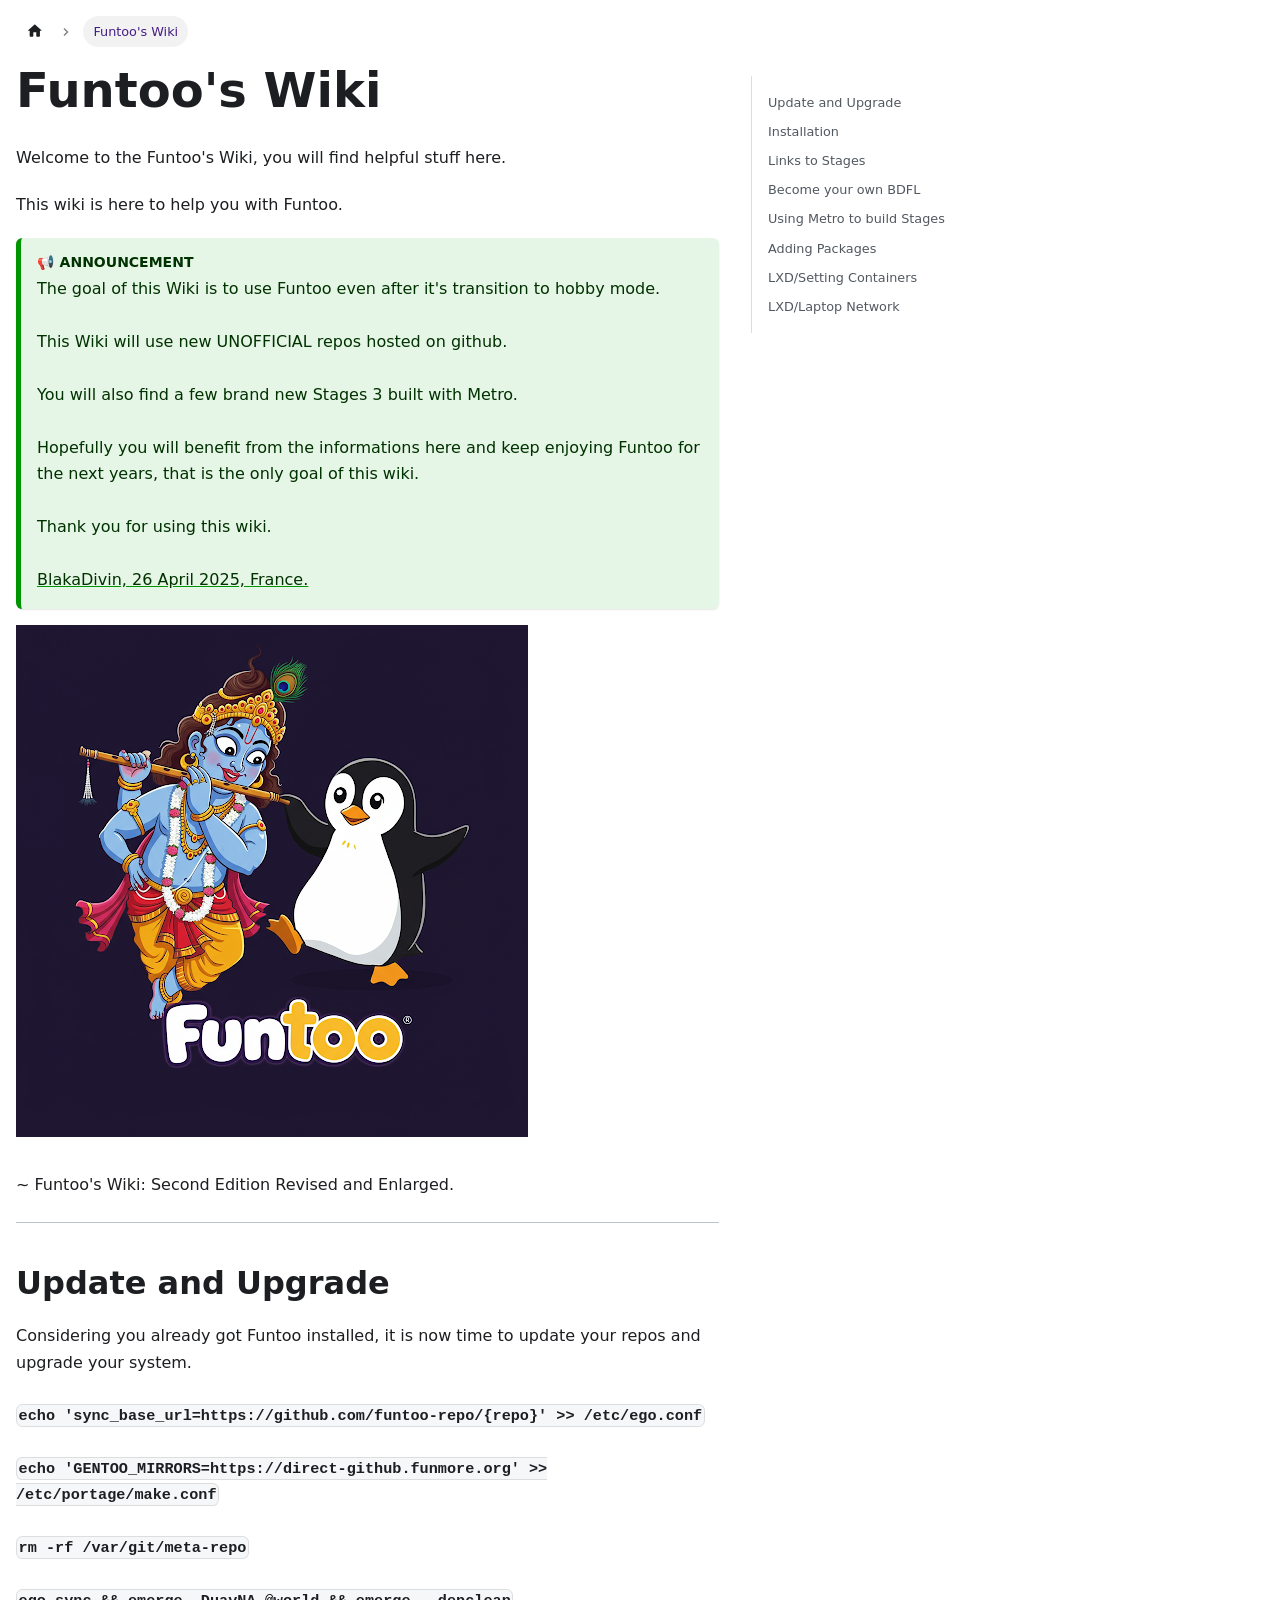
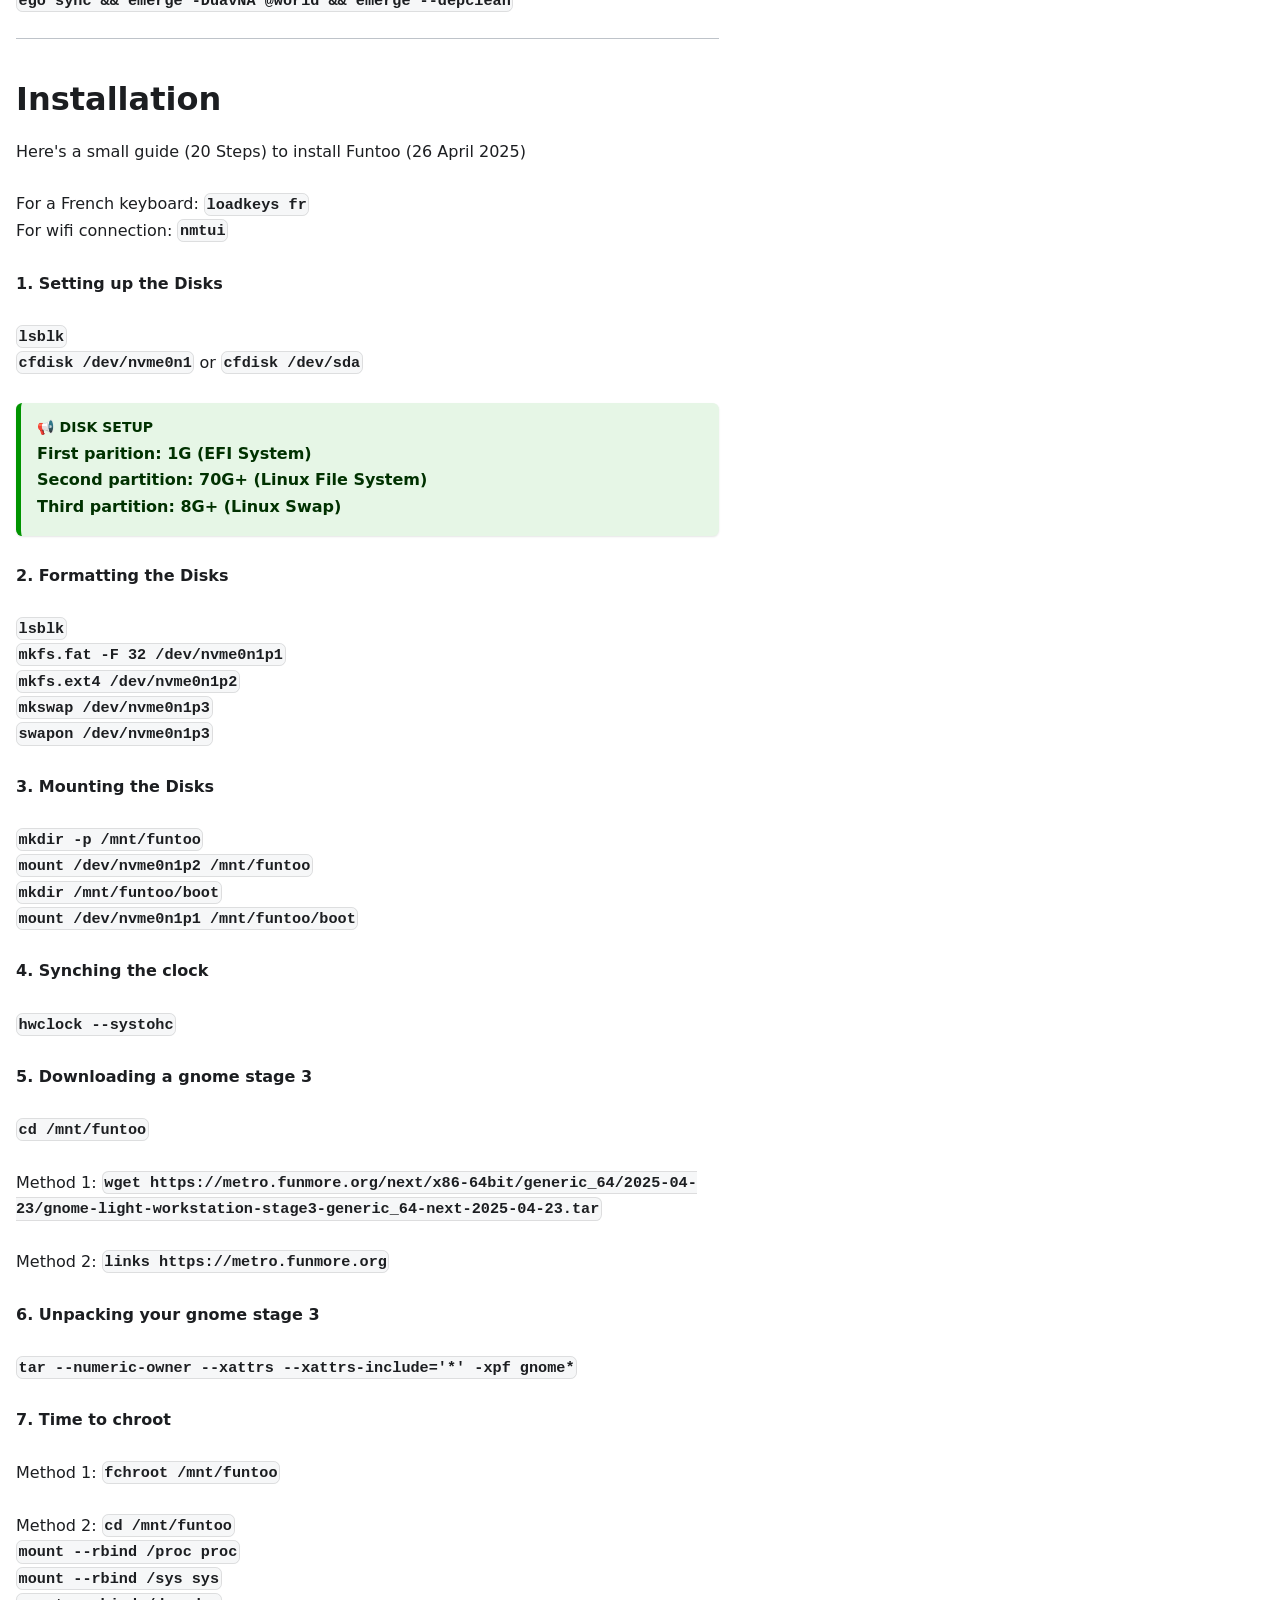
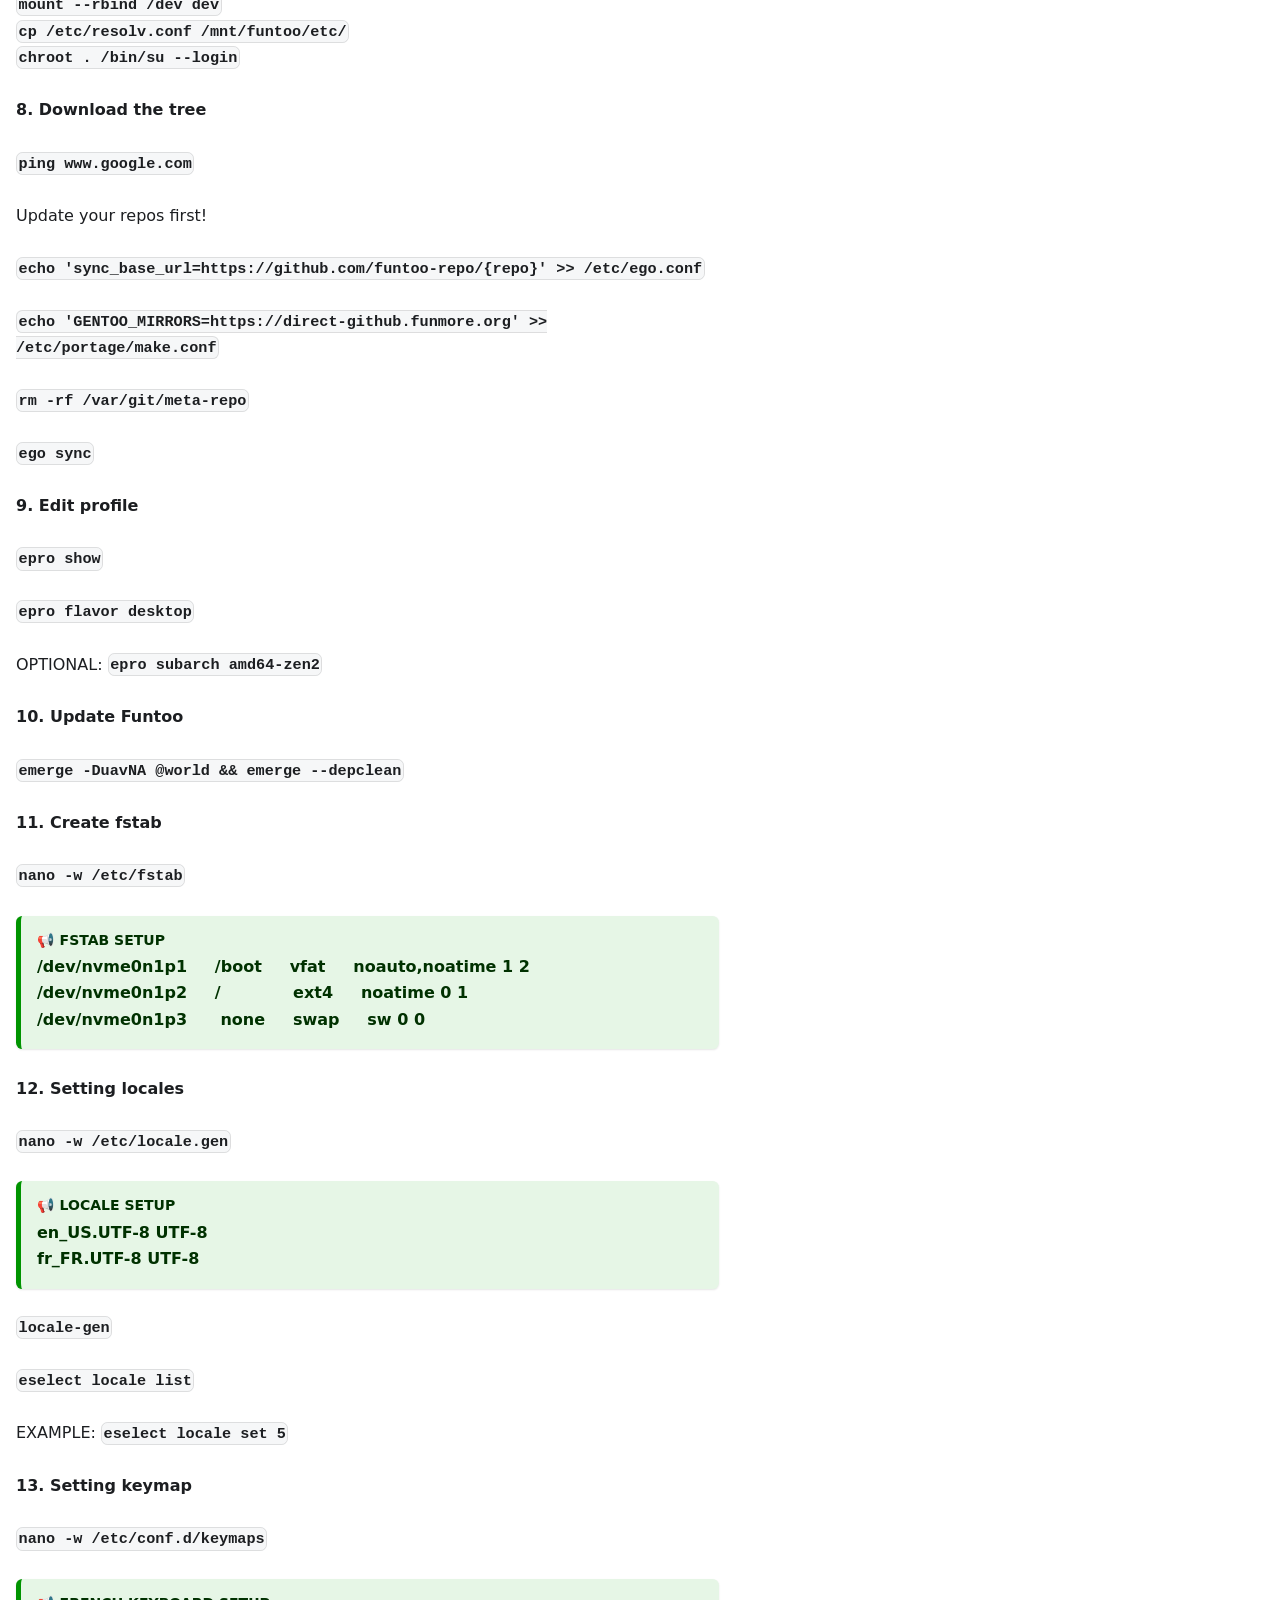
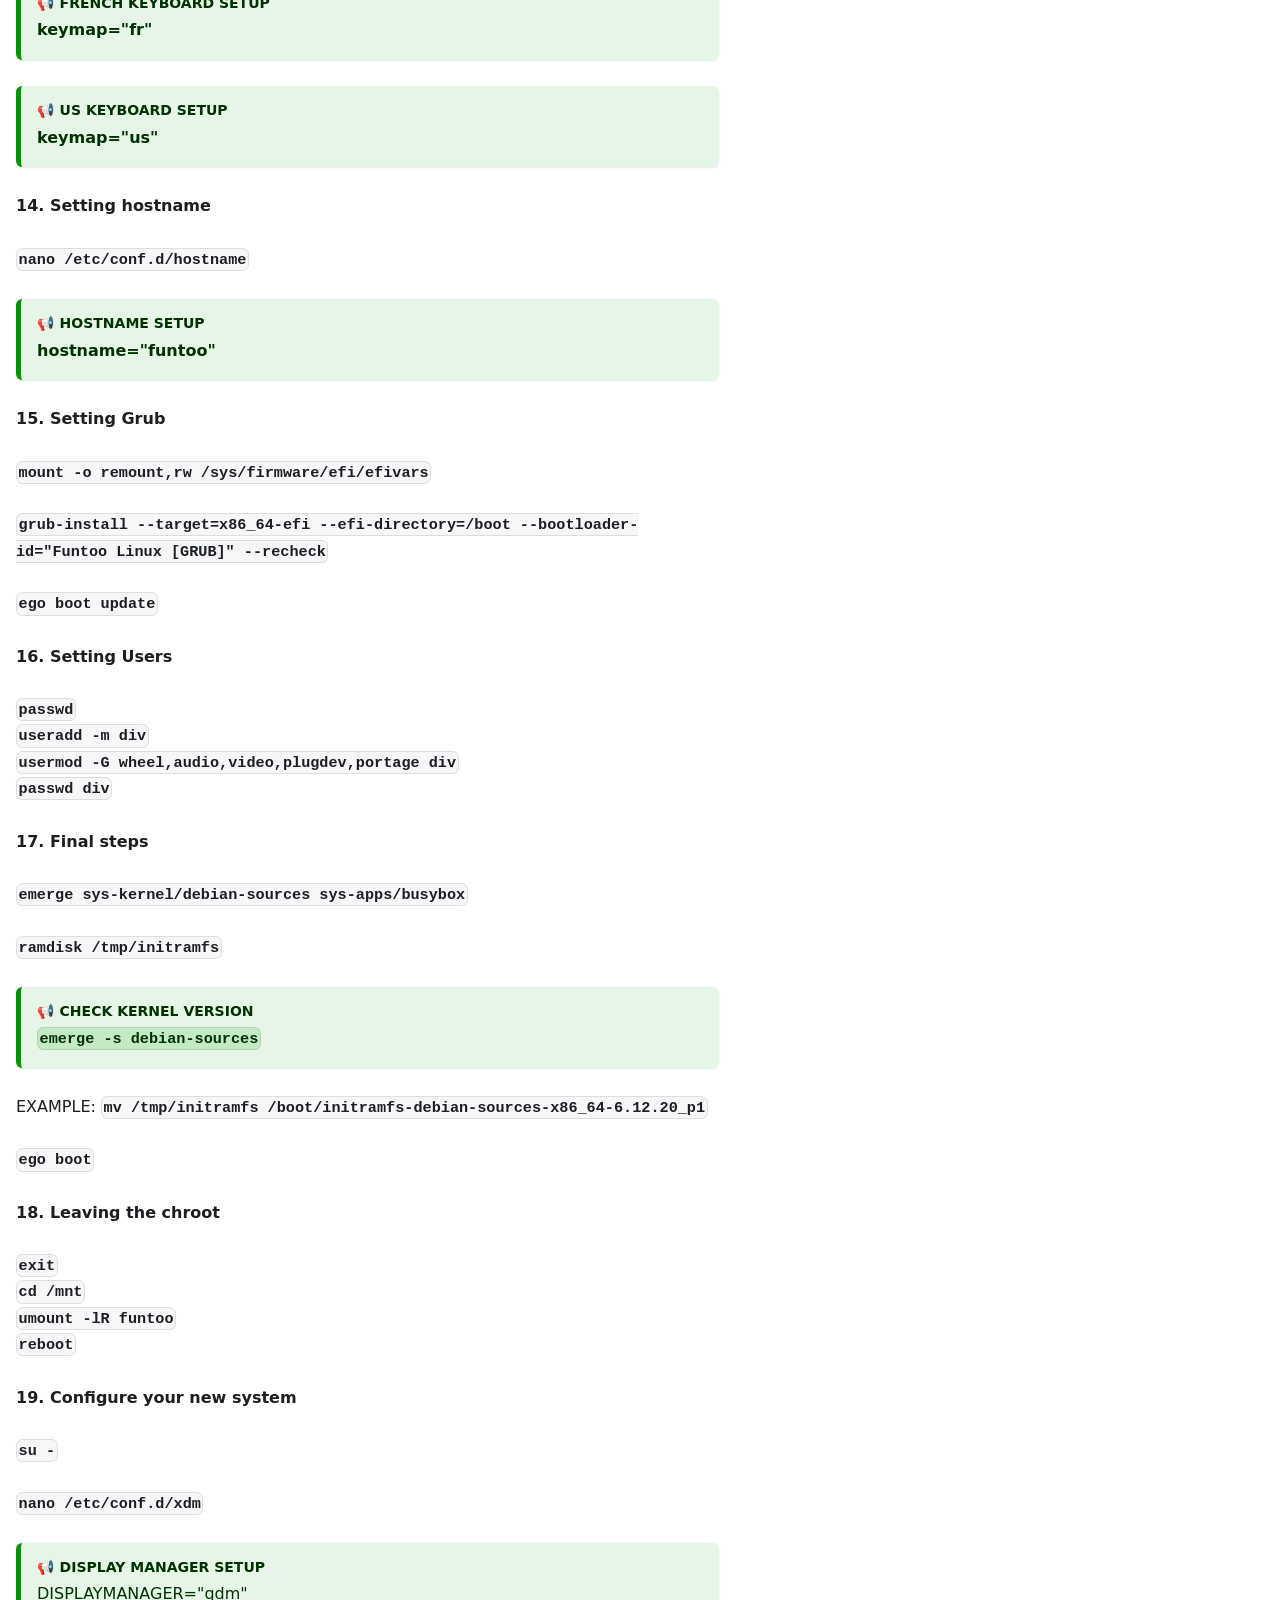
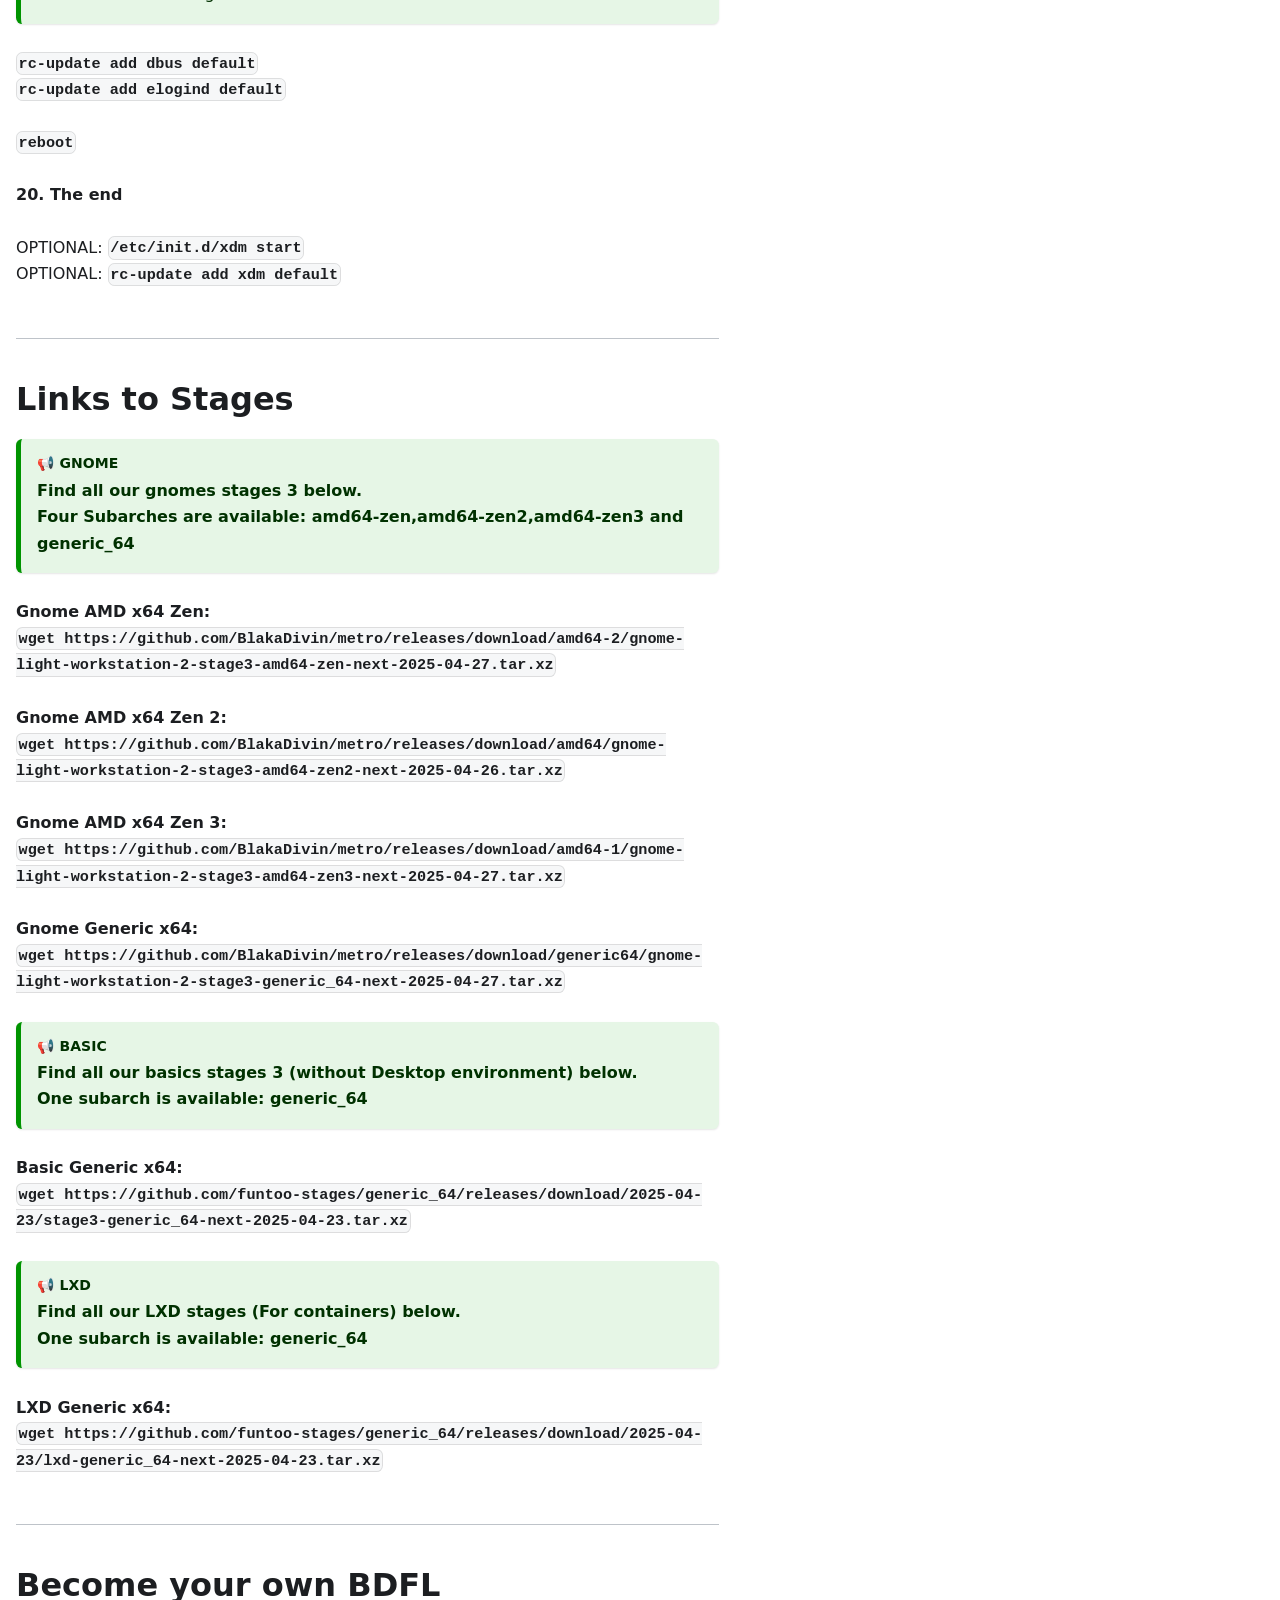
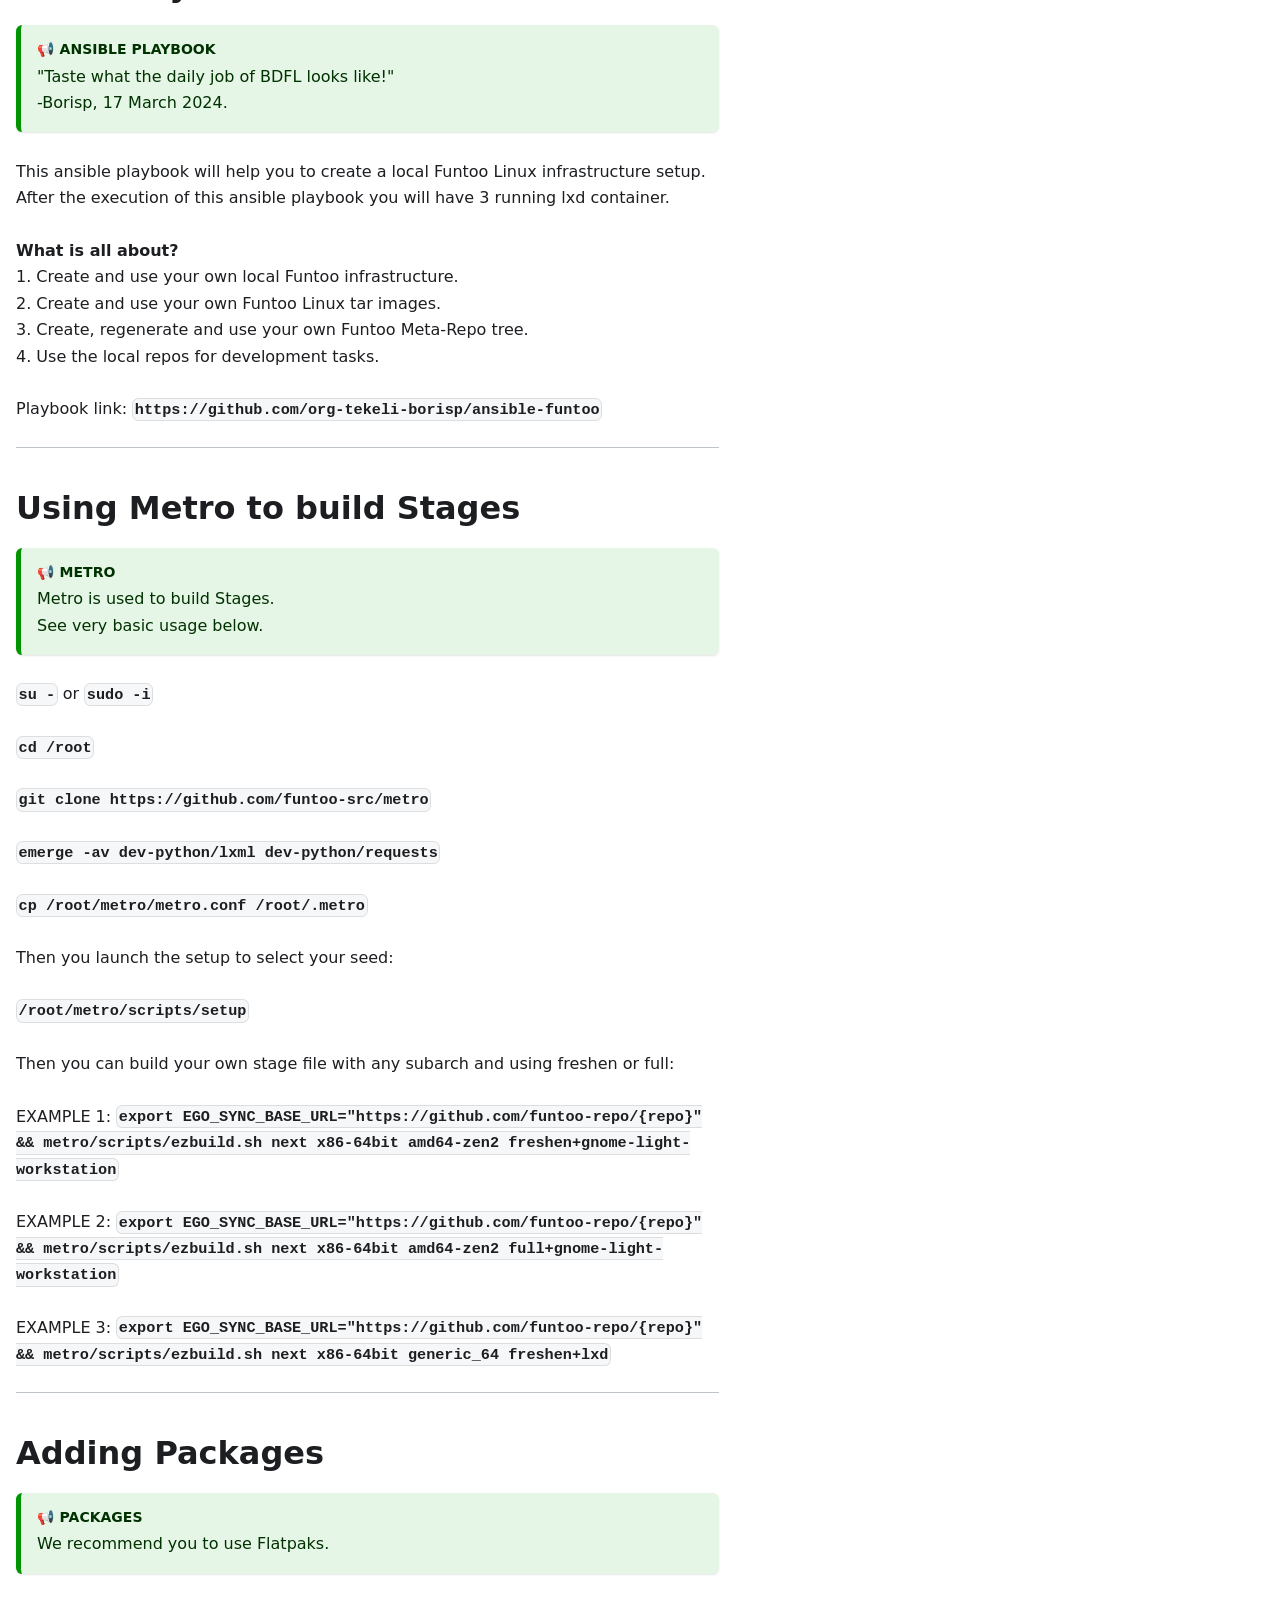
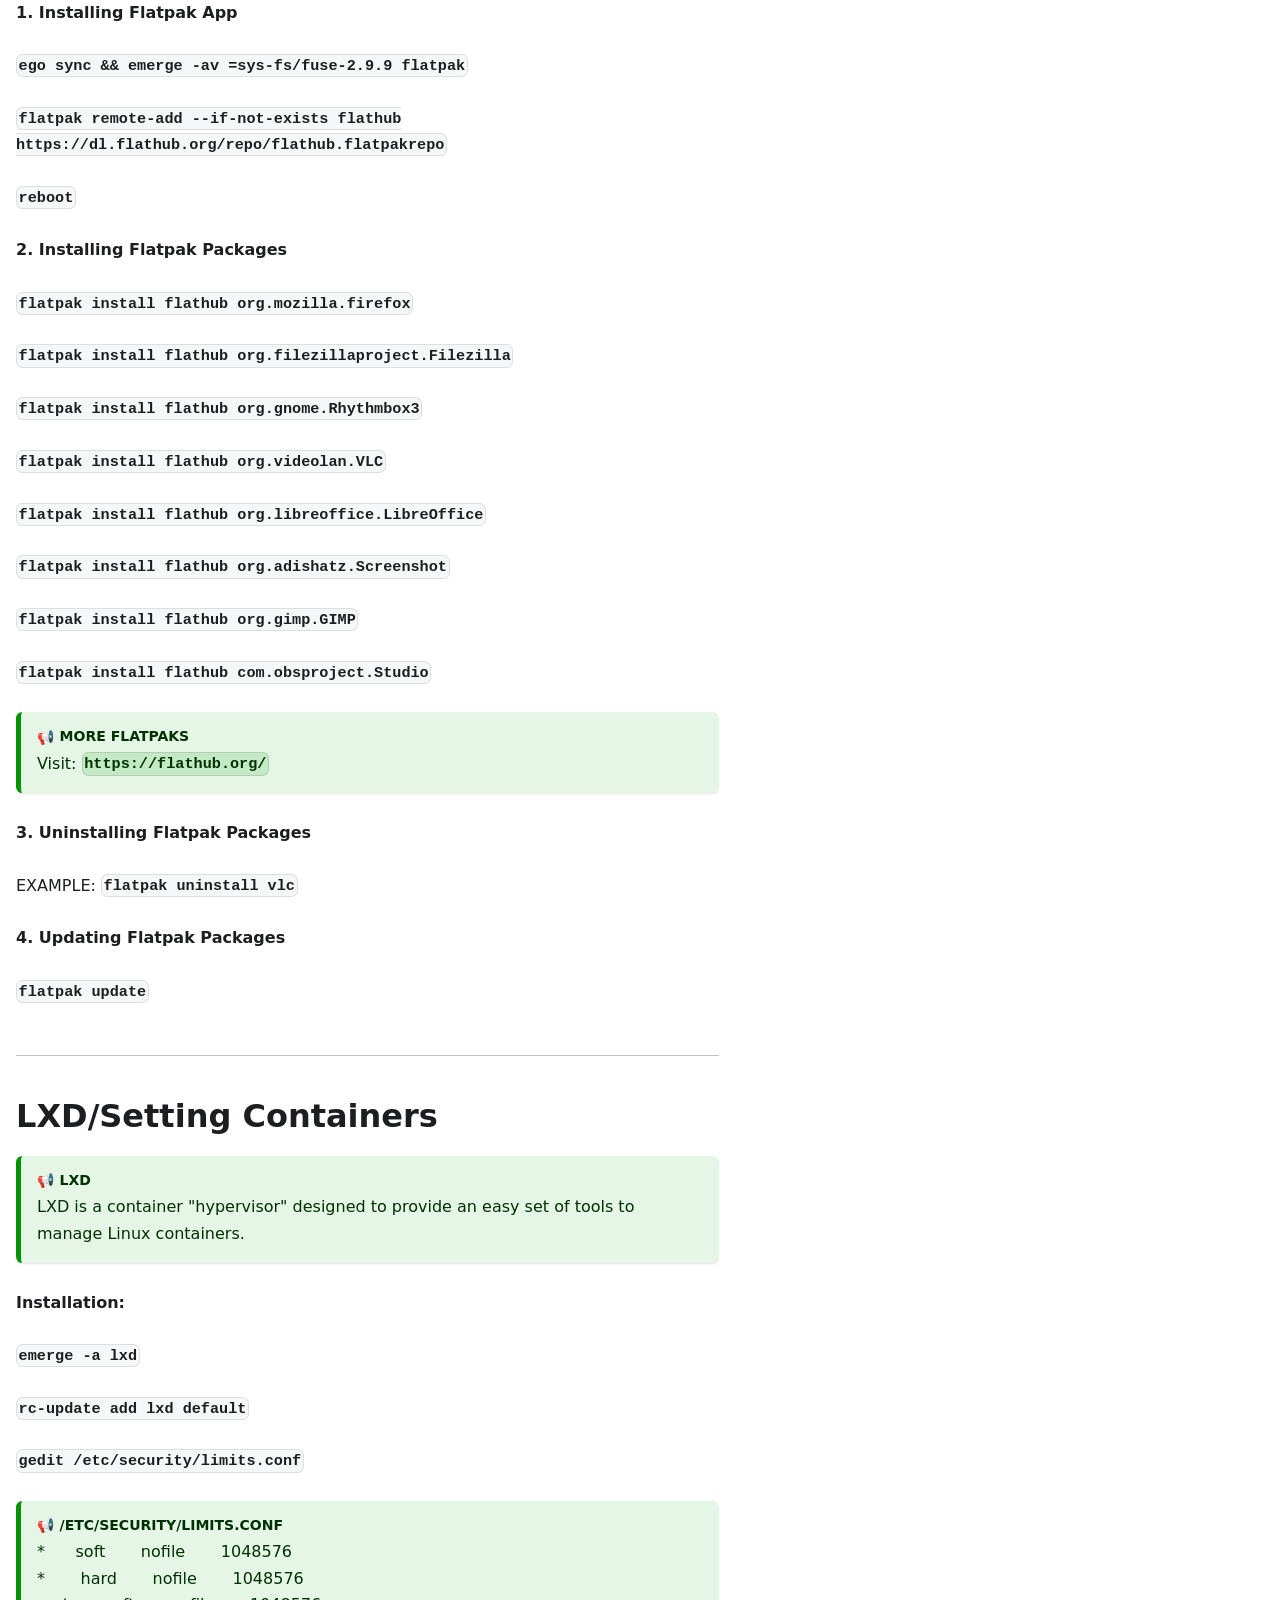
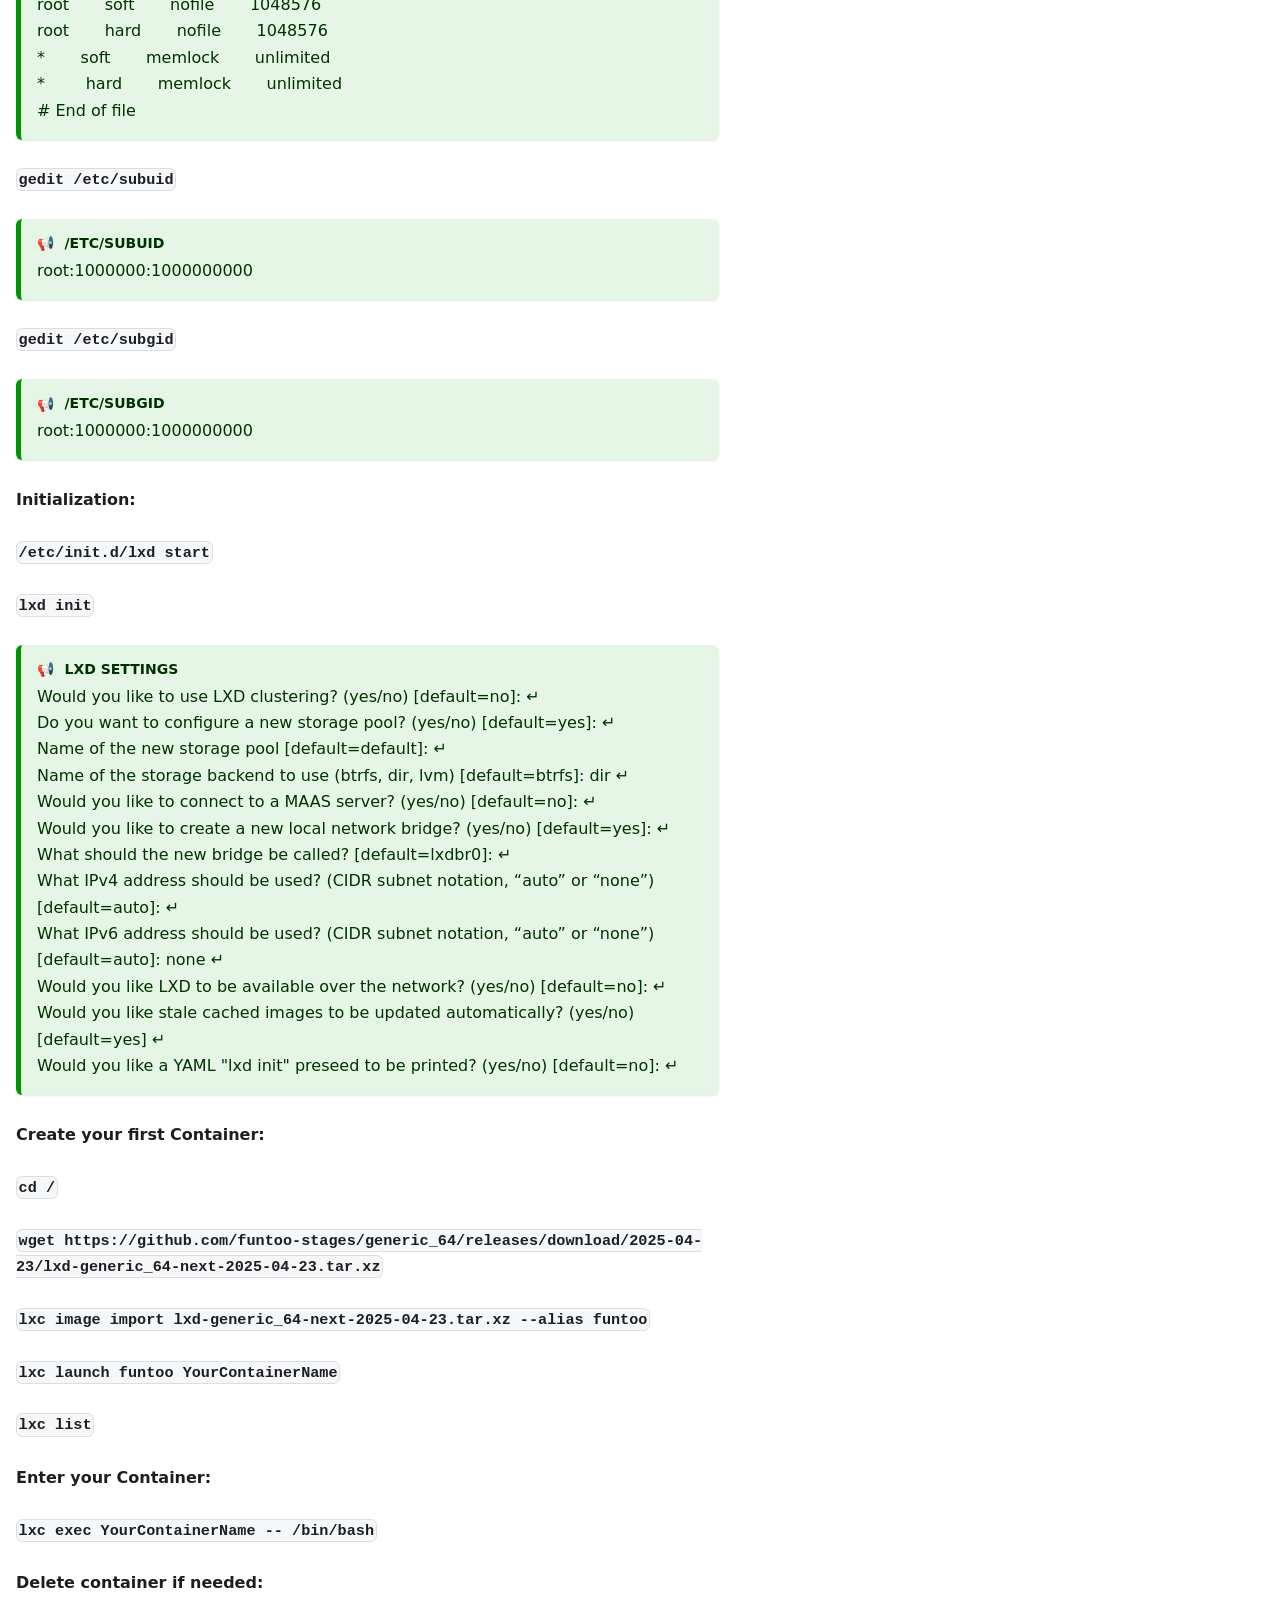
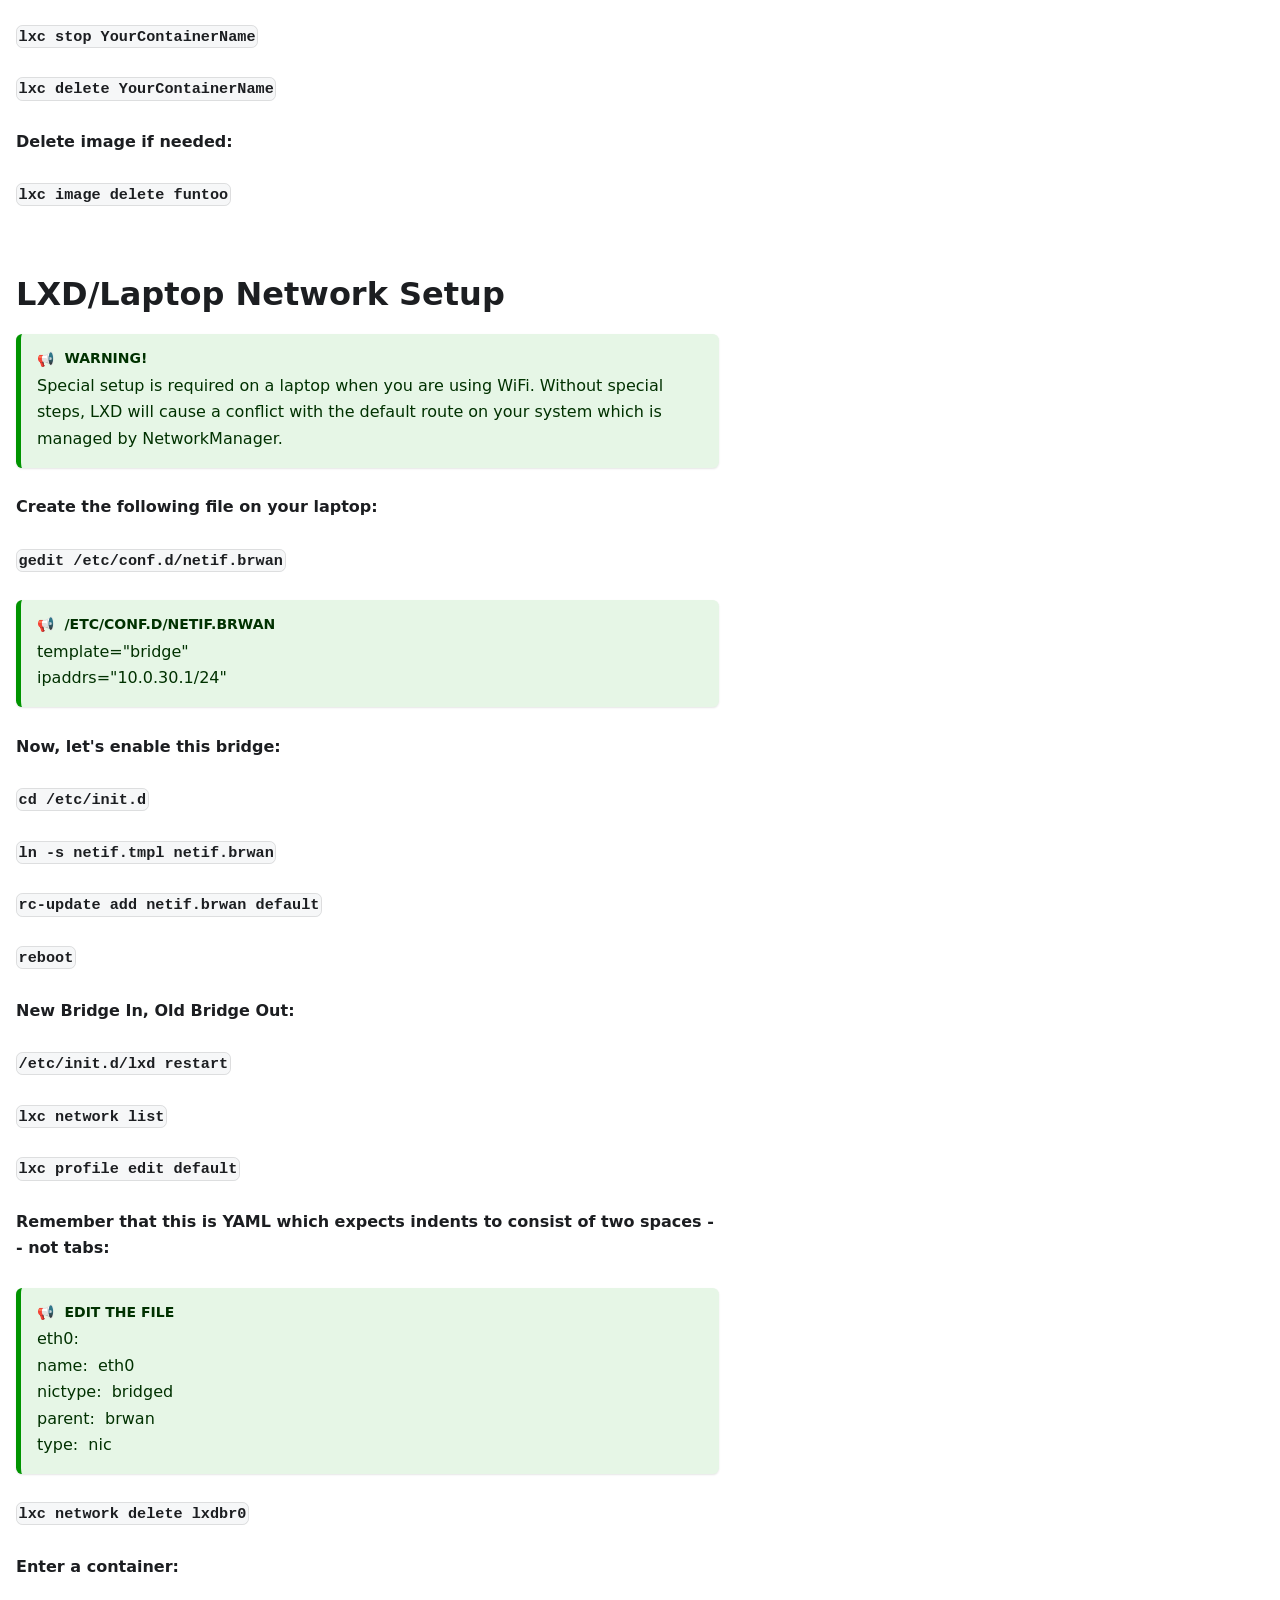
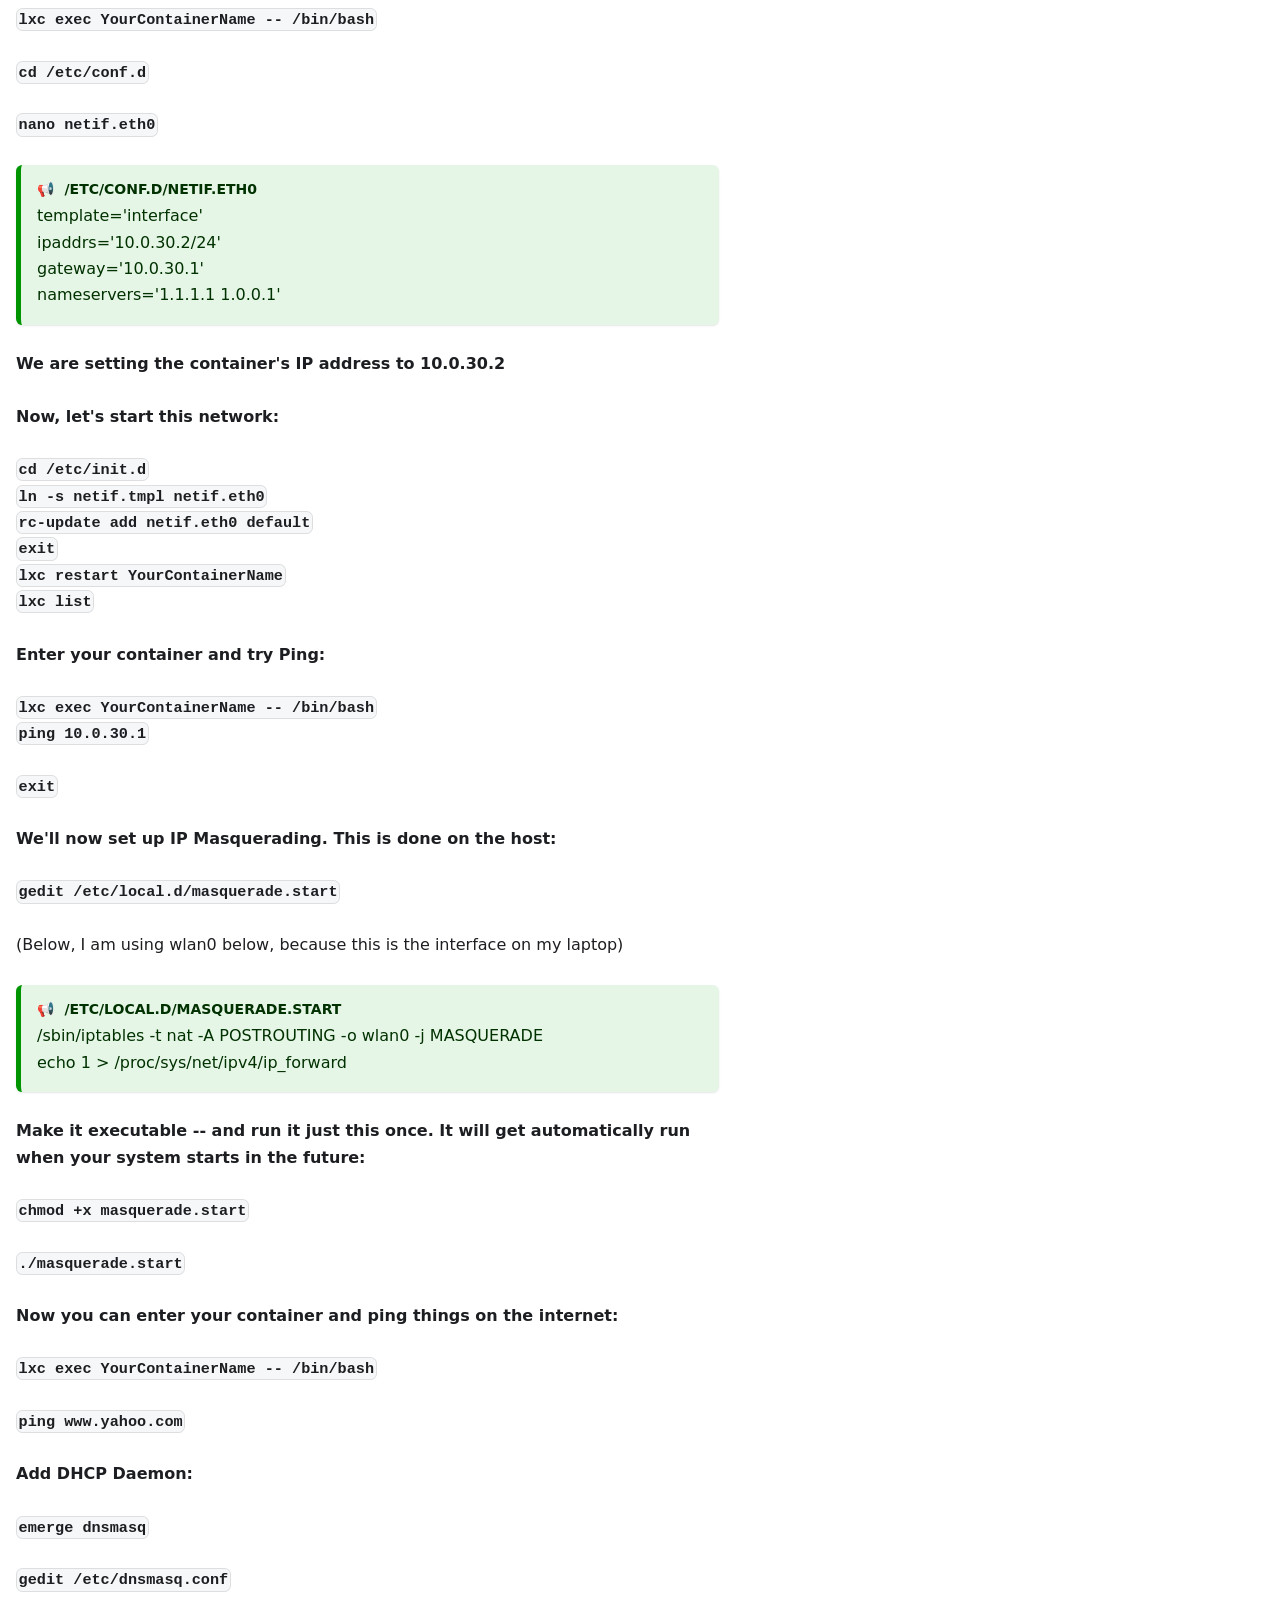
==== commit 93d05efb: "Add files via upload" ====
--- a/index.html
+++ b/index.html
@@ -46,6 +46,8 @@
                             <h1>Funtoo's Wiki</h1>
                             <p>Welcome to the Funtoo's Wiki, you will find helpful stuff here. </p>
                             <p>This wiki is here to help you with Funtoo.</p>
+                         
+                               
                             <div class="theme-admonition theme-admonition-tip alert alert--success admonition_LlT9">
                                 <div class="admonitionHeading_tbUL"><span
                                         class="admonitionIcon_kALy">📢</span>ANNOUNCEMENT</div>
@@ -55,9 +57,15 @@
                                         mode.<br><br>
                                         This Wiki will use new UNOFFICIAL repos hosted on github.<br>
                                         <br>
+                                        You will also find a few brand new Stages 3 built with Metro.<br>
+                                        <br>
+                                        
                                         Hopefully you will benefit from the informations here and keep enjoying Funtoo
                                         for the next years, that is the only goal of this wiki.<br>
                                         <br>
+                                        Thank you for using this wiki.<br>
+                                        <br>
+                                        
                                         <a href="https://github.com/BlakaDivin">BlakaDivin, 26 April 2025, France.</a>
 
 
@@ -66,7 +74,11 @@
                                     </p>
                                 </div>
                             </div>
-
+                            
+
+                               <img src="Logo.png" alt="Funtoo Logo"> <br><br>
+                             ~ Funtoo's Wiki: Second Edition Revised and Enlarged.       
+                            
                             <hr>
                             <h2 class="anchor anchorWithHideOnScrollNavbar_WYt5" id="update">Update and Upgrade<a
                                     href="#update" class="hash-link" aria-label="Direct link to update"
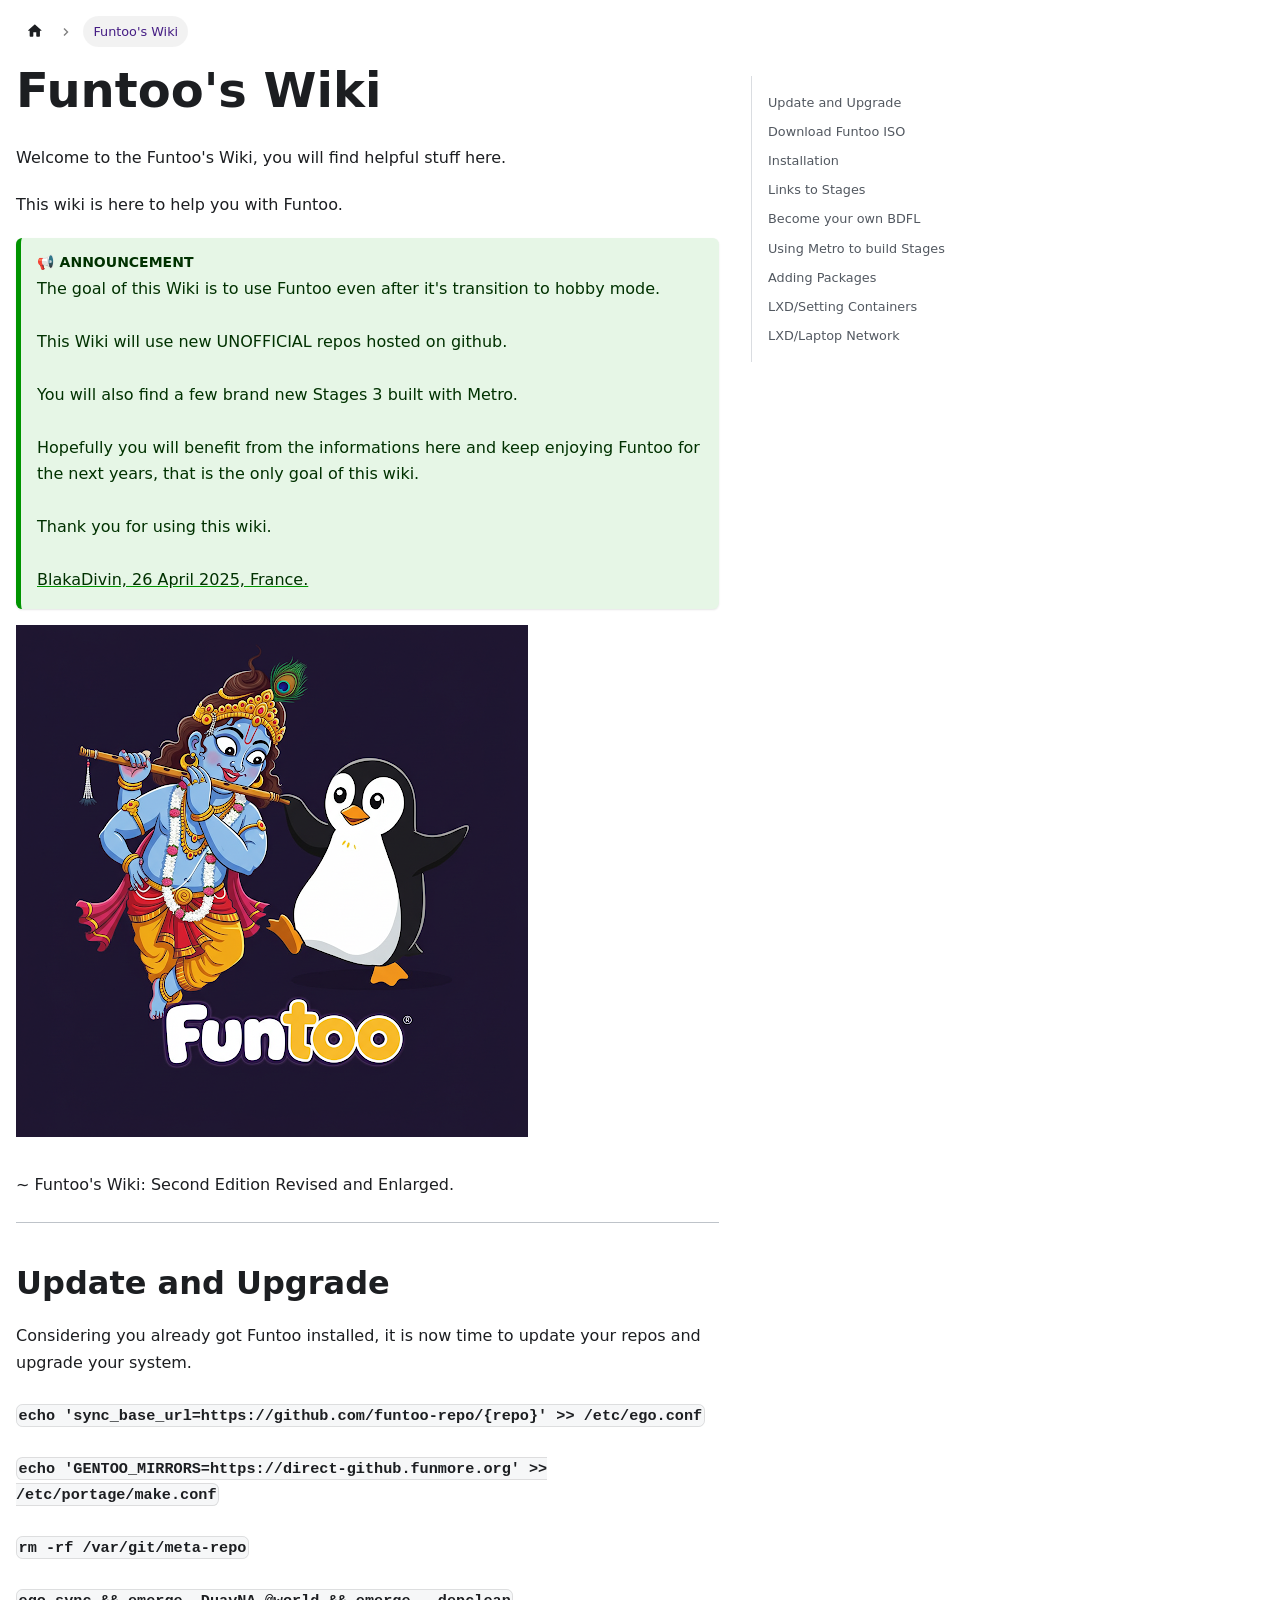
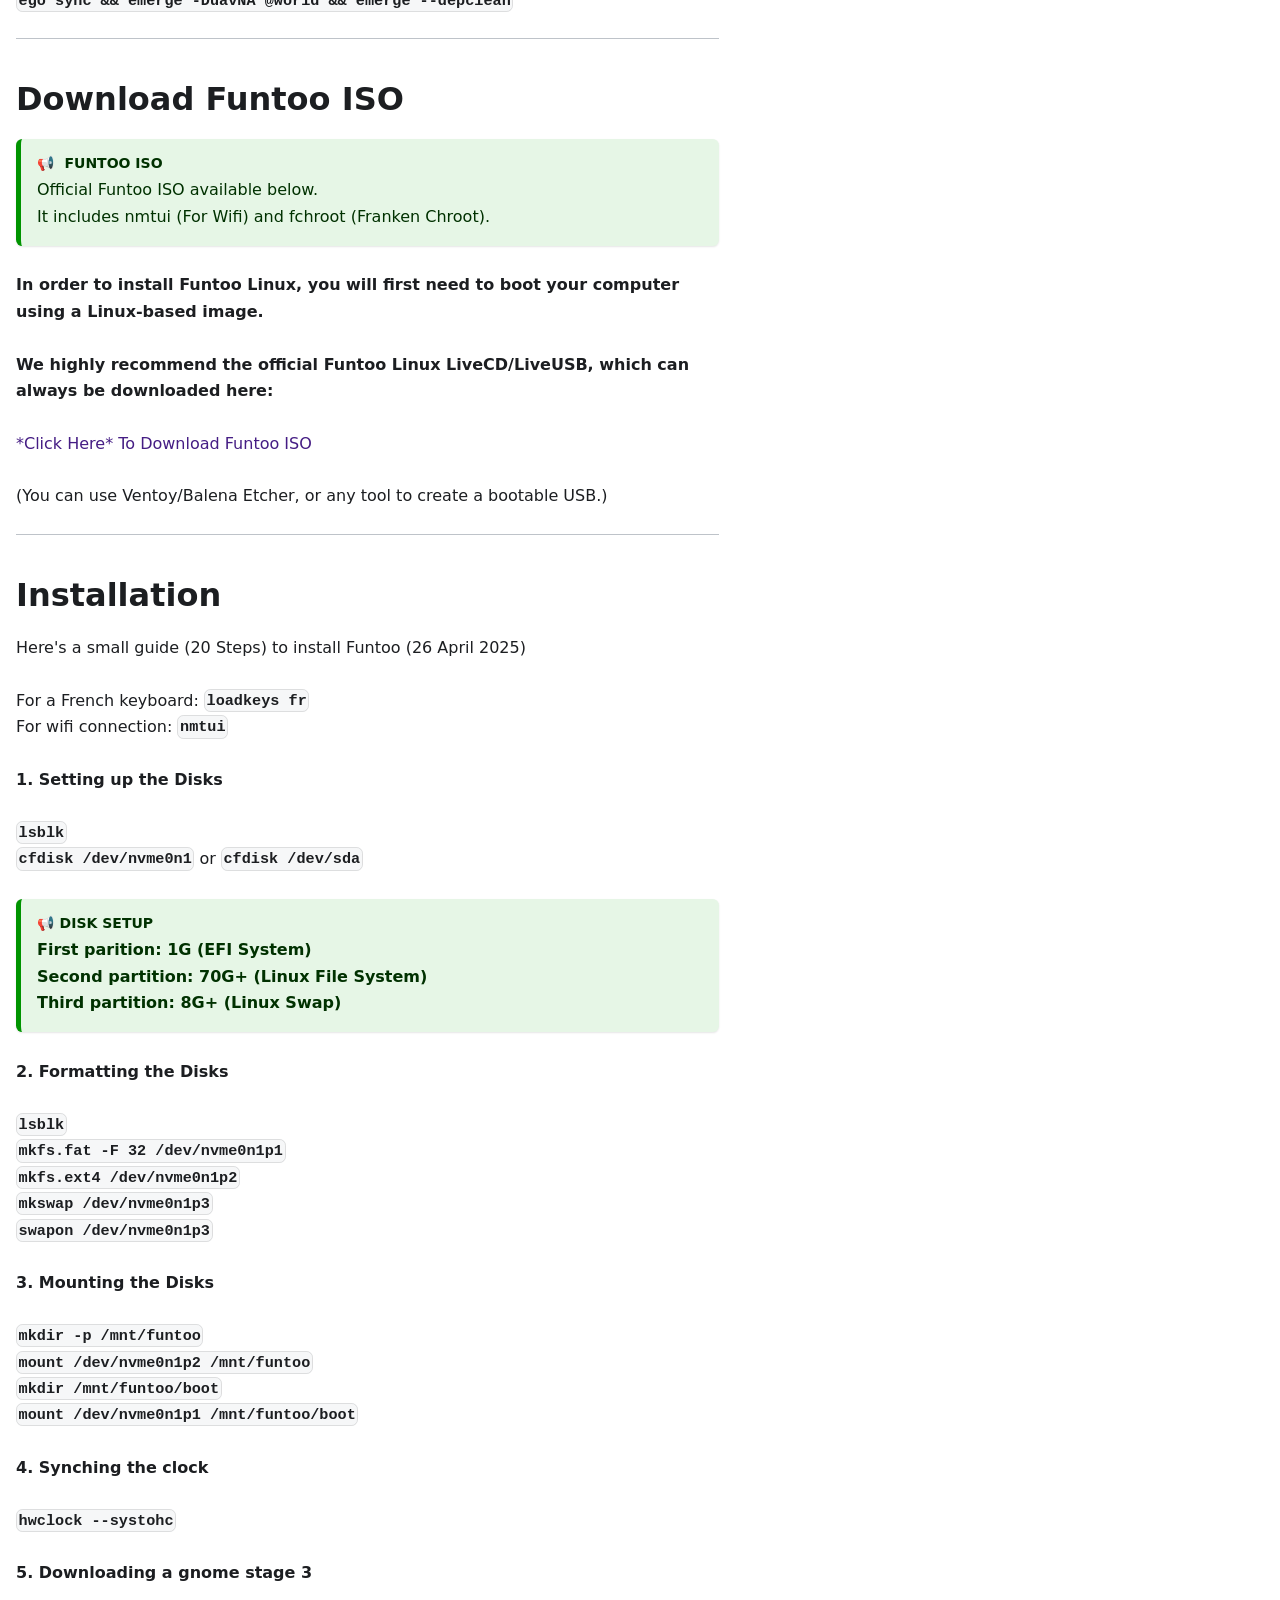
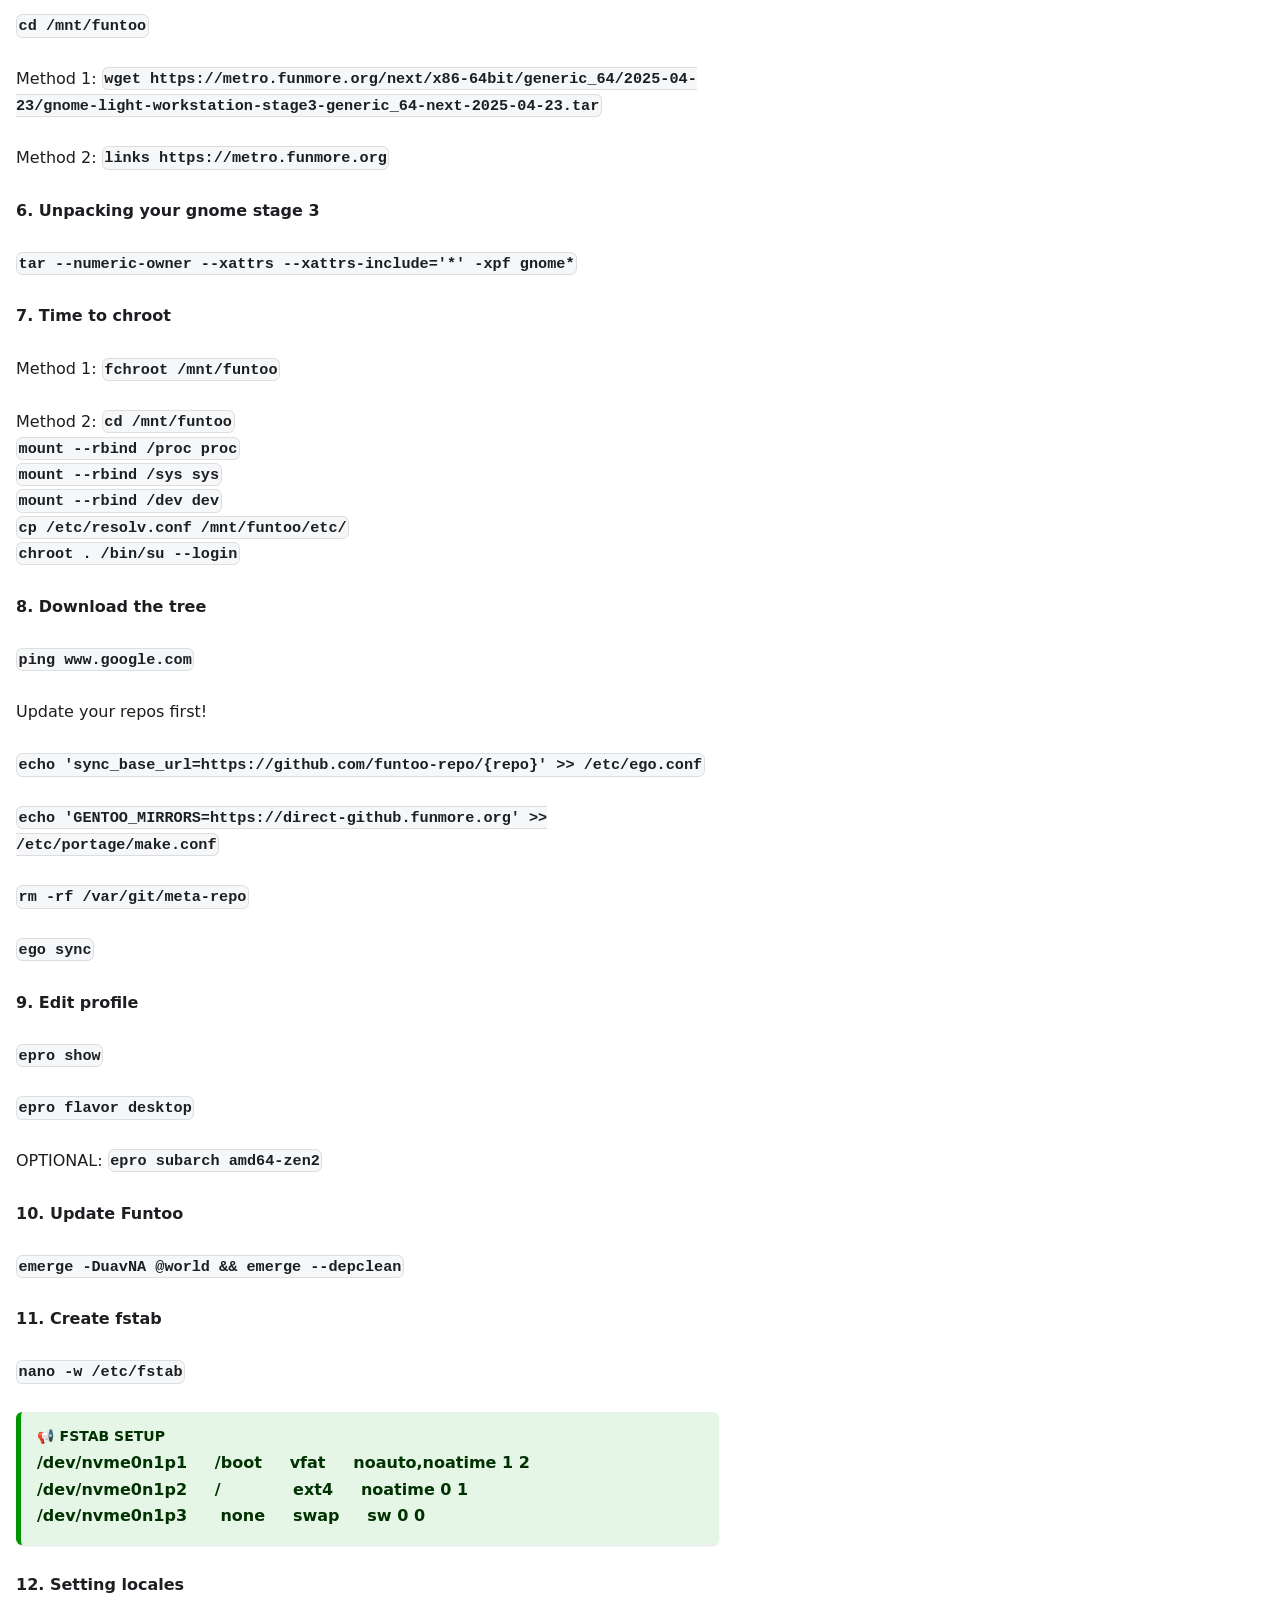
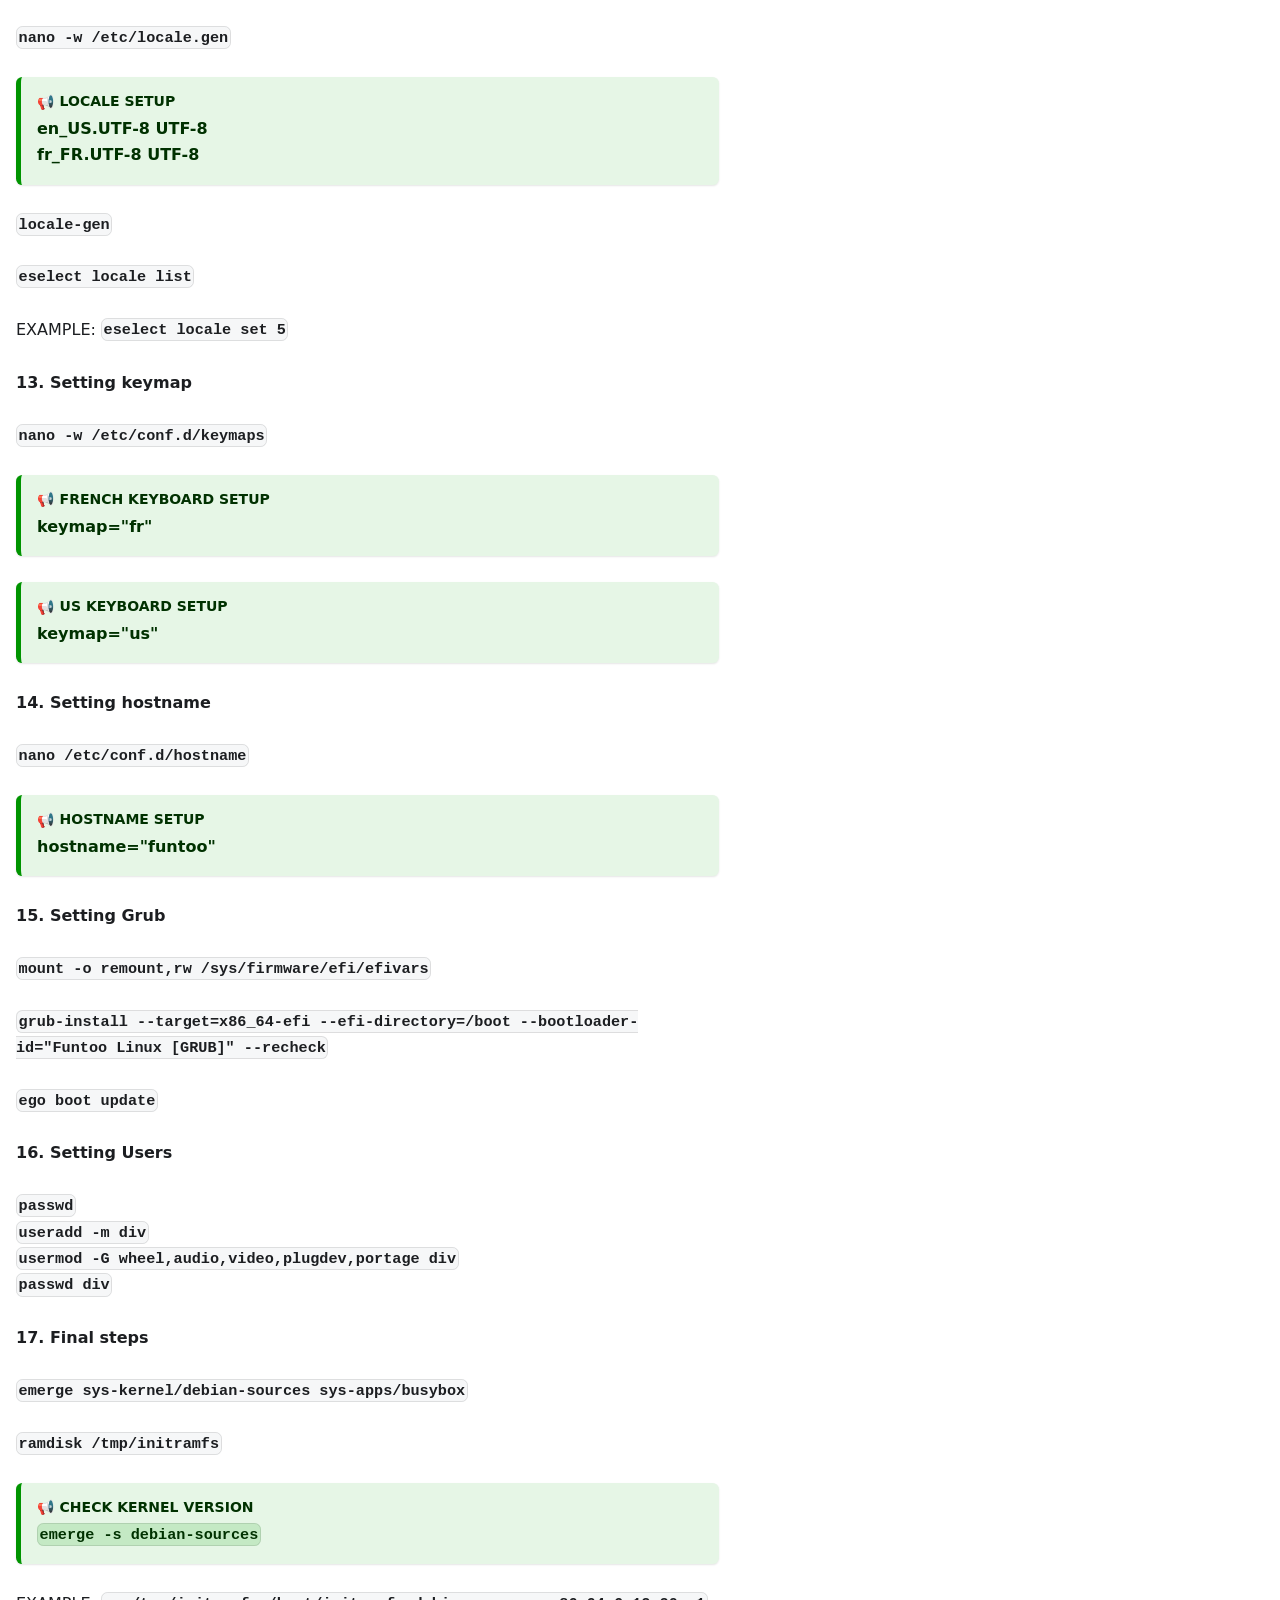
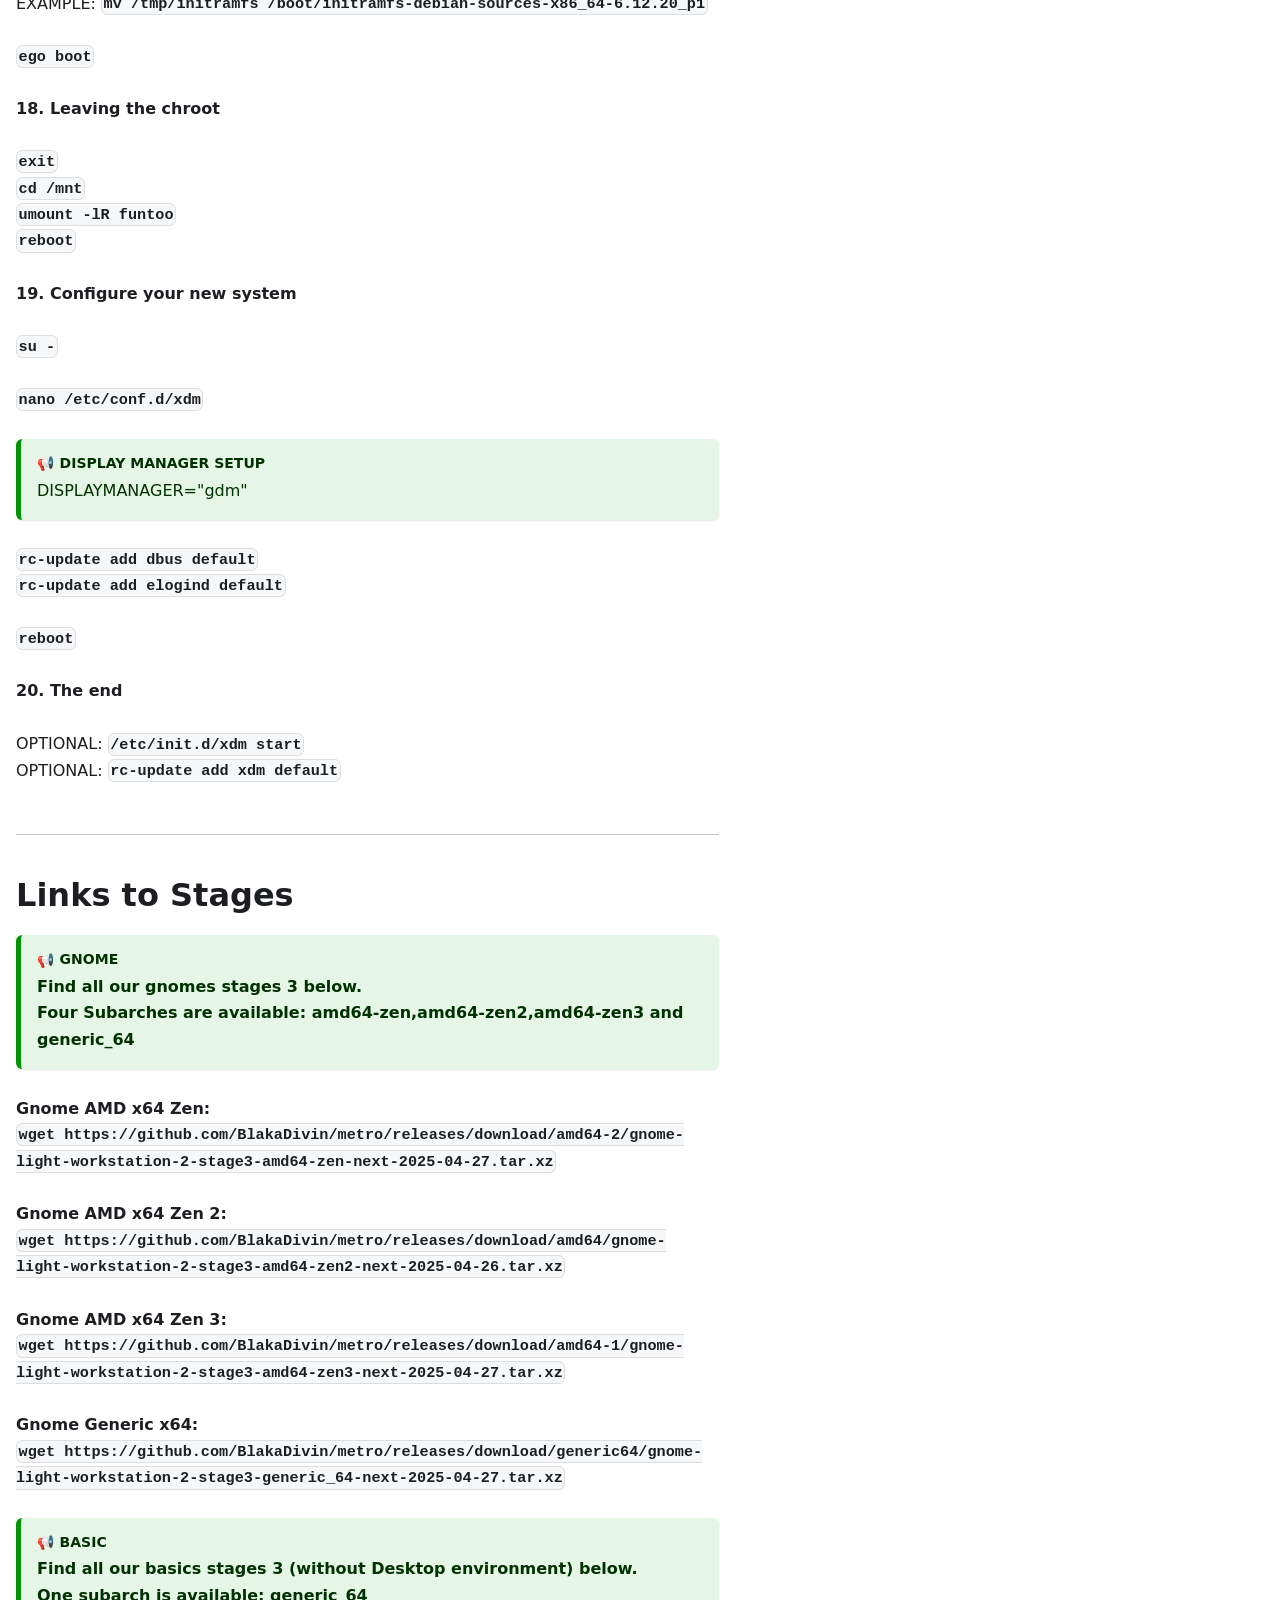
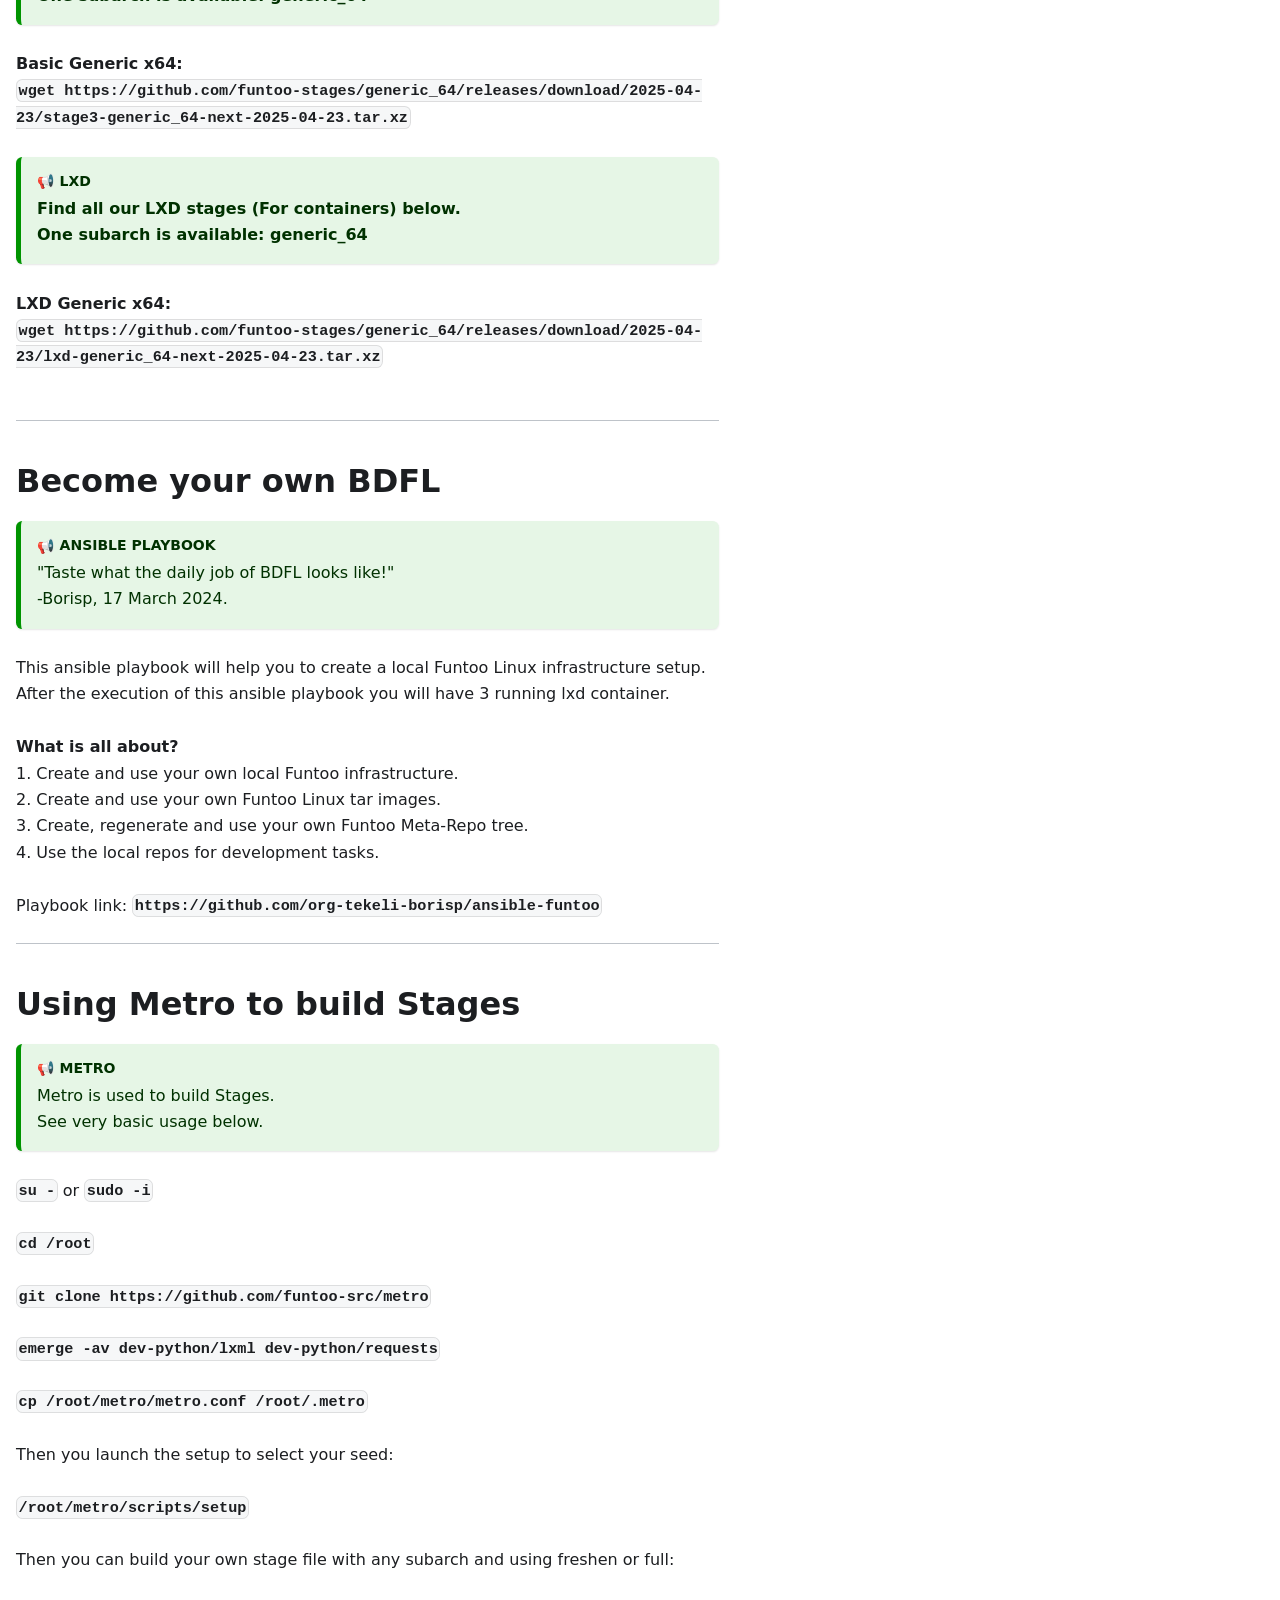
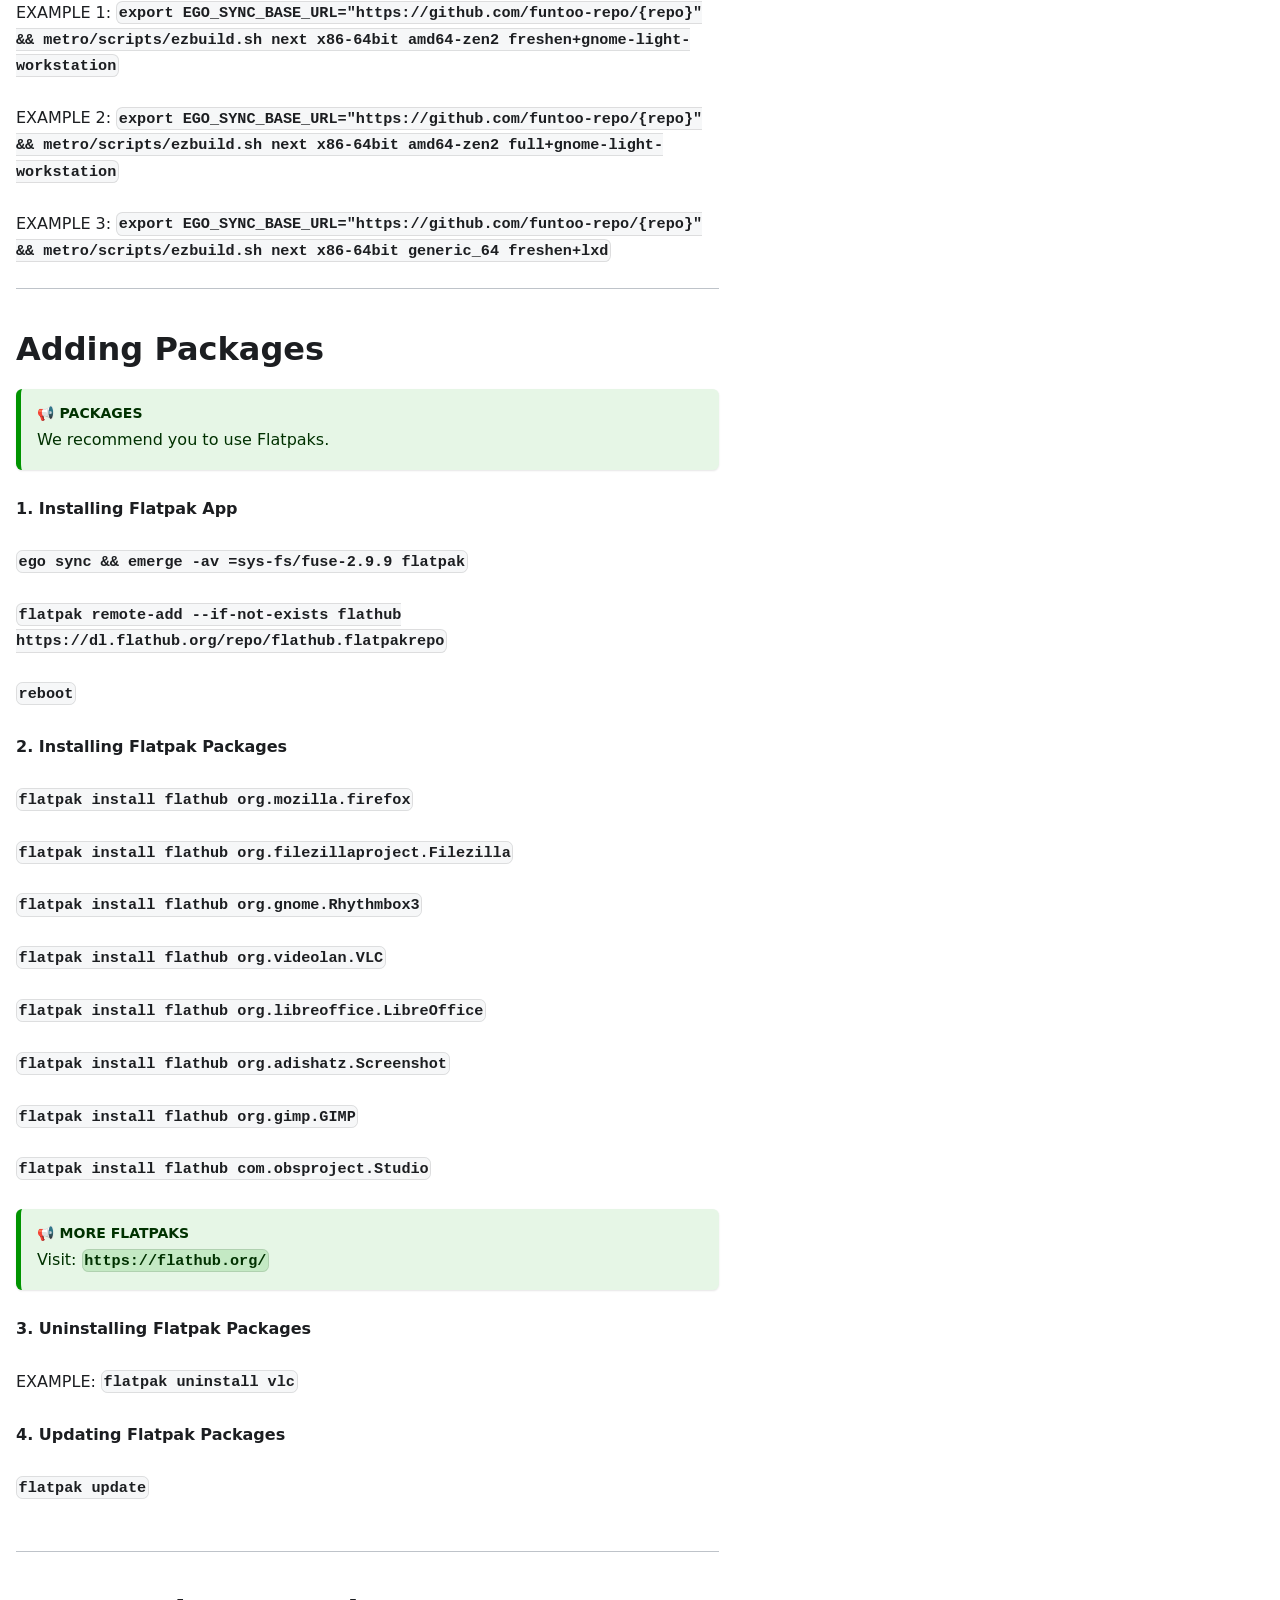
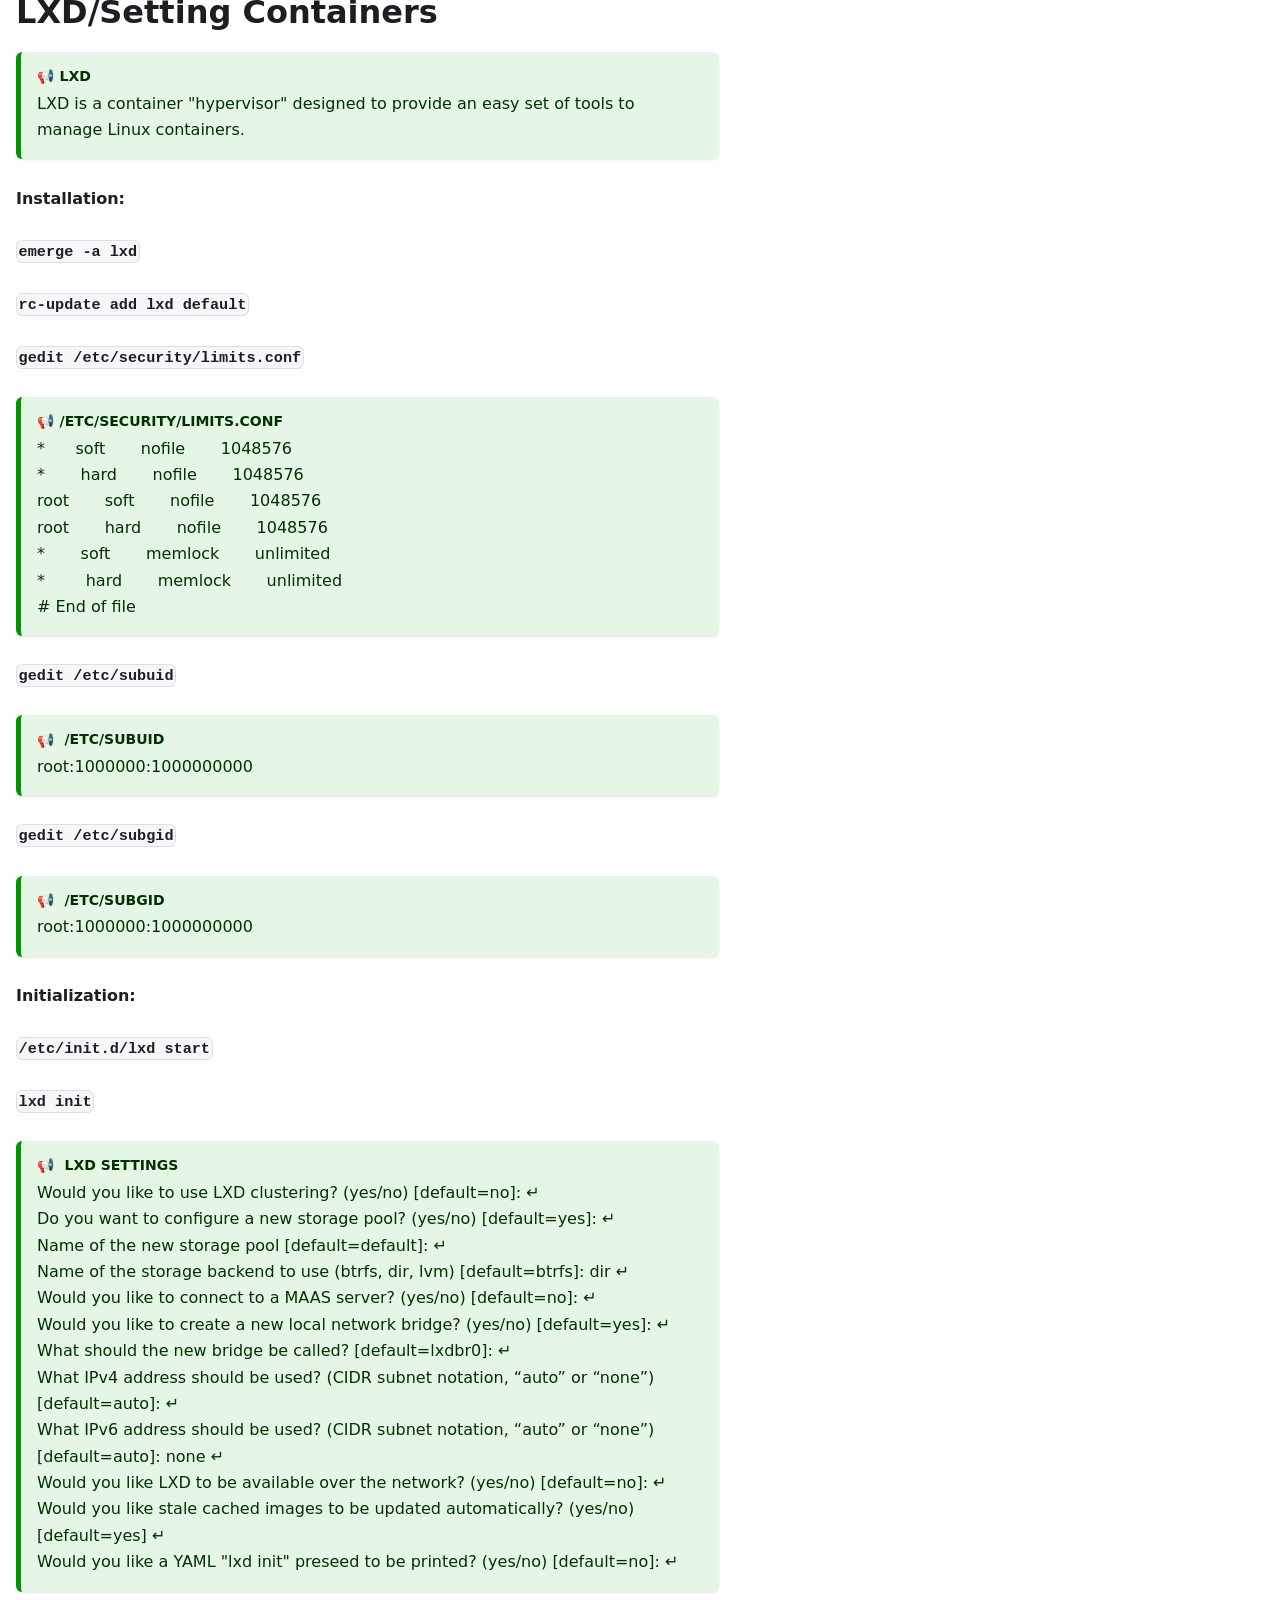
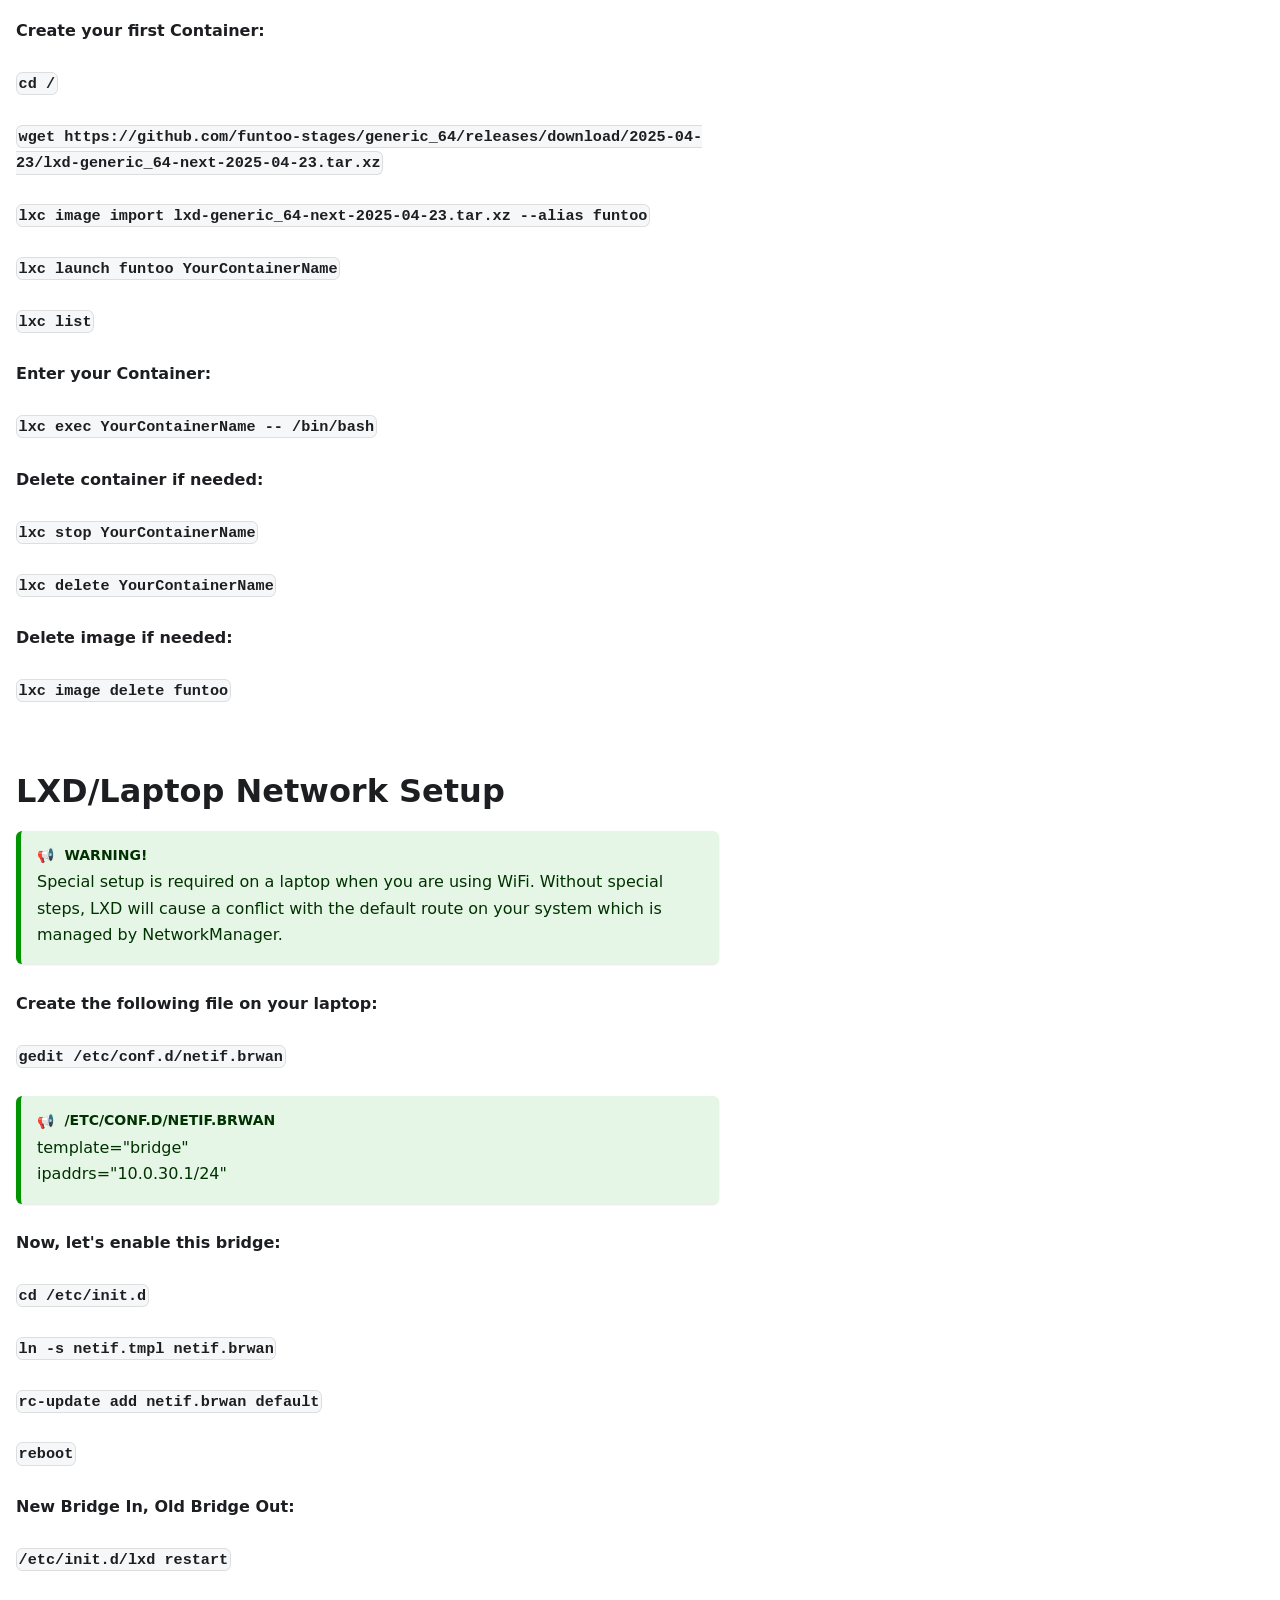
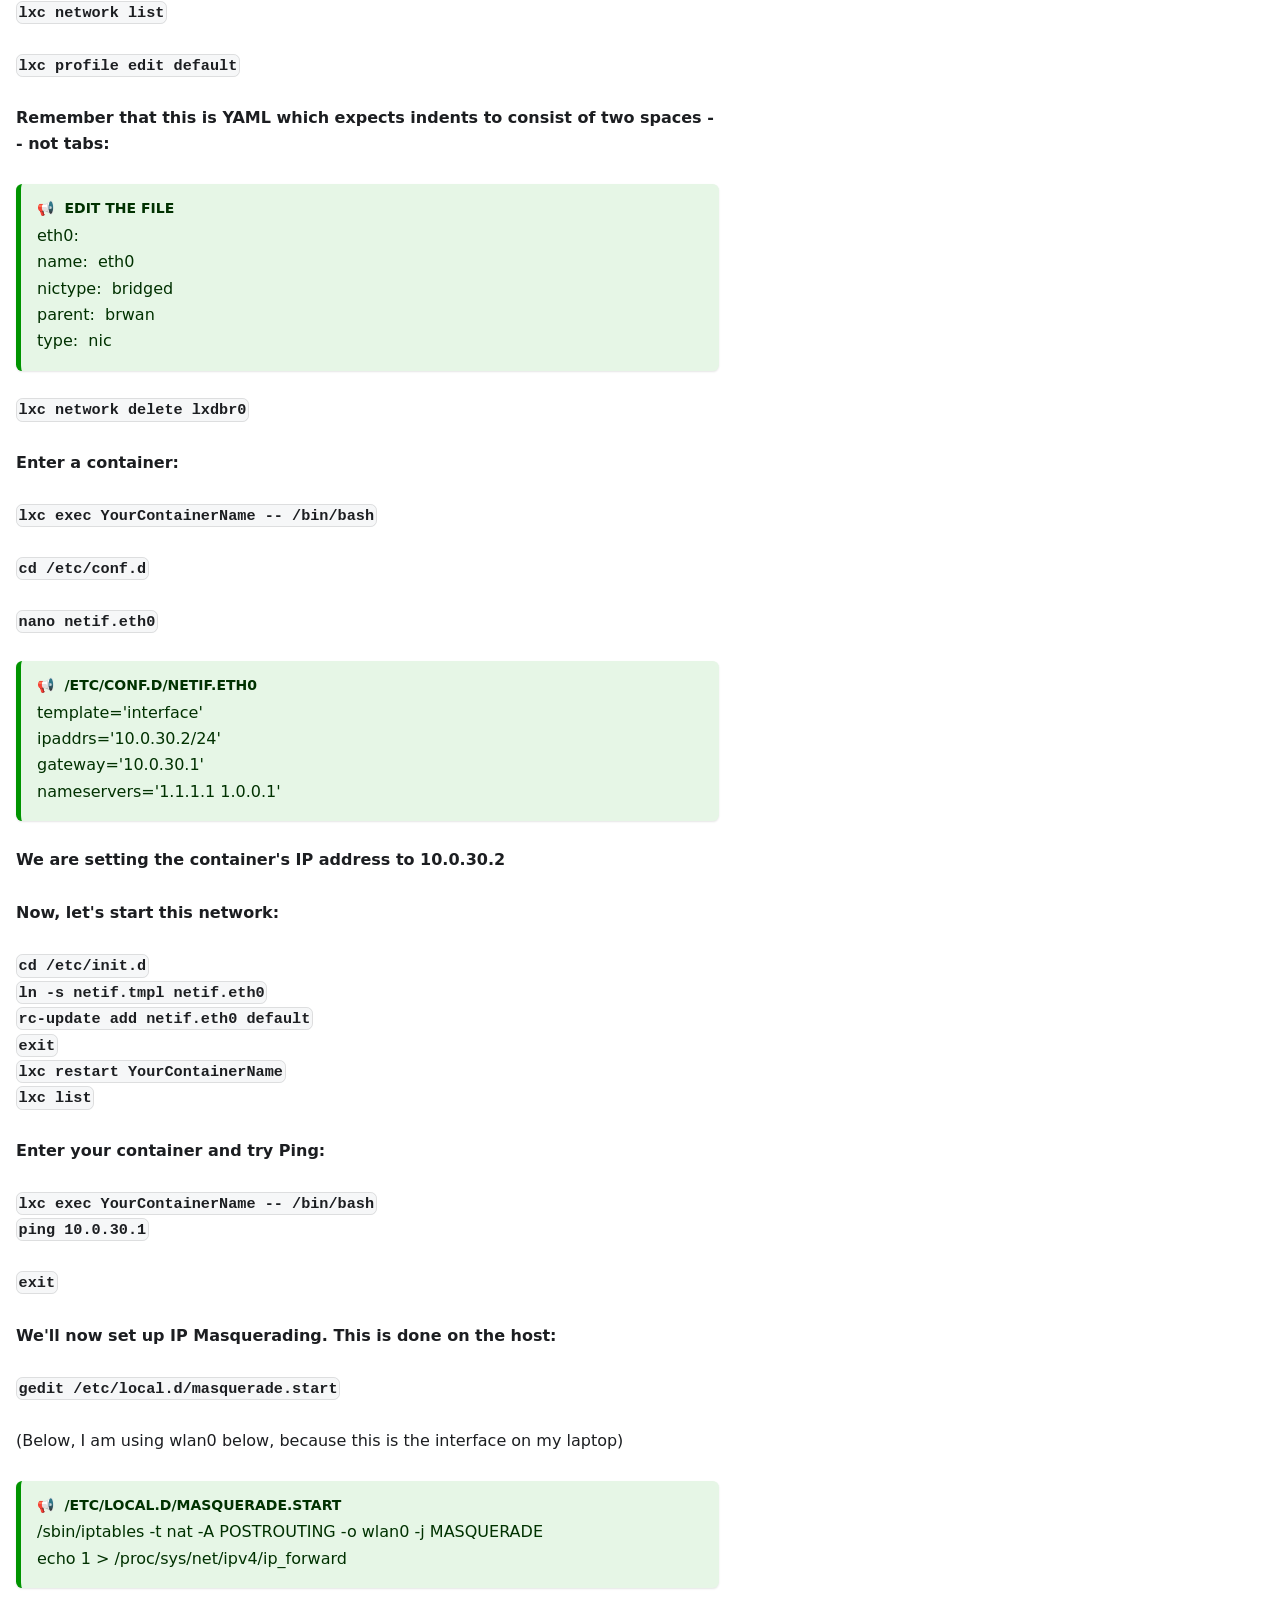
==== commit 35583b1c: "Add files via upload" ====
--- a/index.html
+++ b/index.html
@@ -46,8 +46,8 @@
                             <h1>Funtoo's Wiki</h1>
                             <p>Welcome to the Funtoo's Wiki, you will find helpful stuff here. </p>
                             <p>This wiki is here to help you with Funtoo.</p>
-                         
-                               
+
+
                             <div class="theme-admonition theme-admonition-tip alert alert--success admonition_LlT9">
                                 <div class="admonitionHeading_tbUL"><span
                                         class="admonitionIcon_kALy">📢</span>ANNOUNCEMENT</div>
@@ -59,26 +59,22 @@
                                         <br>
                                         You will also find a few brand new Stages 3 built with Metro.<br>
                                         <br>
-                                        
+
                                         Hopefully you will benefit from the informations here and keep enjoying Funtoo
                                         for the next years, that is the only goal of this wiki.<br>
                                         <br>
                                         Thank you for using this wiki.<br>
                                         <br>
-                                        
+
                                         <a href="https://github.com/BlakaDivin">BlakaDivin, 26 April 2025, France.</a>
-
-
-
-
                                     </p>
                                 </div>
                             </div>
-                            
-
-                               <img src="Logo.png" alt="Funtoo Logo"> <br><br>
-                             ~ Funtoo's Wiki: Second Edition Revised and Enlarged.       
-                            
+
+
+                            <img src="Logo.png" alt="Funtoo Logo"> <br><br>
+                            ~ Funtoo's Wiki: Second Edition Revised and Enlarged.
+
                             <hr>
                             <h2 class="anchor anchorWithHideOnScrollNavbar_WYt5" id="update">Update and Upgrade<a
                                     href="#update" class="hash-link" aria-label="Direct link to update"
@@ -91,6 +87,34 @@
                                 <code>rm -rf /var/git/meta-repo</code><br><br>
                                 <code>ego sync && emerge -DuavNA @world && emerge --depclean</code><br>
                                 <hr>
+
+                            <h2 class="anchor anchorWithHideOnScrollNavbar_WYt5" id="iso">Download Funtoo ISO<a
+                                    href="#iso" class="hash-link" aria-label="Direct link to iso"
+                                    title="Direct link to iso">​</a></h2>
+
+                            <div class="theme-doc-markdown markdown">
+                                <div class="theme-admonition theme-admonition-tip alert alert--success admonition_LlT9">
+                                    <div class="admonitionHeading_tbUL"><span class="admonitionIcon_kALy">📢</span>
+                                        Funtoo ISO</div>
+                                    <div class="admonitionContent_S0QG">
+                                        Official Funtoo ISO available below.<br>
+                                        It includes nmtui (For Wifi) and fchroot (Franken Chroot).
+                                    </div>
+                                </div>
+                            </div>
+                            <br>
+
+                            <b>In order to install Funtoo Linux, you will first need to boot your computer using a
+                                Linux-based image.</b><br><br>
+                            <b>We highly recommend the official Funtoo Linux LiveCD/LiveUSB, which can always be
+                                downloaded here: </b><br><br>
+                            <a
+                                href="https://sourceforge.net/projects/funtoo-metro/files/funtoo-livecd-20230311-1411.iso/download">*Click
+                                Here* To Download Funtoo ISO</a><br><br>
+
+                            (You can use Ventoy/Balena Etcher, or any tool to create a bootable USB.)
+
+                            <hr>
 
                             <h2 class="anchor anchorWithHideOnScrollNavbar_WYt5" id="install">Installation<a
                                     href="#install" class="hash-link" aria-label="Direct link to install"
@@ -929,6 +953,8 @@
 
                         <li><a href="#update" class="table-of-contents__link toc-highlight">Update and Upgrade</a>
                         </li>
+                        <li><a href="#iso" class="table-of-contents__link toc-highlight">Download Funtoo ISO</a>
+                        </li>
                         <li><a href="#install" class="table-of-contents__link toc-highlight">Installation</a>
                         </li>
                         <li><a href="#stages" class="table-of-contents__link toc-highlight">Links to Stages</a>
@@ -955,14 +981,15 @@
 <footer class="footer footer--dark">
     <div class="container container-fluid">
         <div class="row footer__links">
-        Those who are wise lament neither for the living nor the dead. -Krishna <br>
-        All living entities, are seated as on a machine, made of the material energy. -Krishna<br>
-        Live by regulating the senses, and slay this destroyer of knowledge and self-realization. -Krishna<br>
-        The mode of passion is born of unlimited desires and longings, bound to material fruitive activities. -Krishna
+            Those who are wise lament neither for the living nor the dead. -Krishna <br>
+            All living entities, are seated as on a machine, made of the material energy. -Krishna<br>
+            Live by regulating the senses, and slay this destroyer of knowledge and self-realization. -Krishna<br>
+            The mode of passion is born of unlimited desires and longings, bound to material fruitive activities.
+            -Krishna
         </div>
         <div class="footer__bottom text--center">
             <div class="footer__copyright">Copyright 2025 @ BlakaDivin.</div>
         </div>
     </div>
 </footer>
-</body>
+</body>
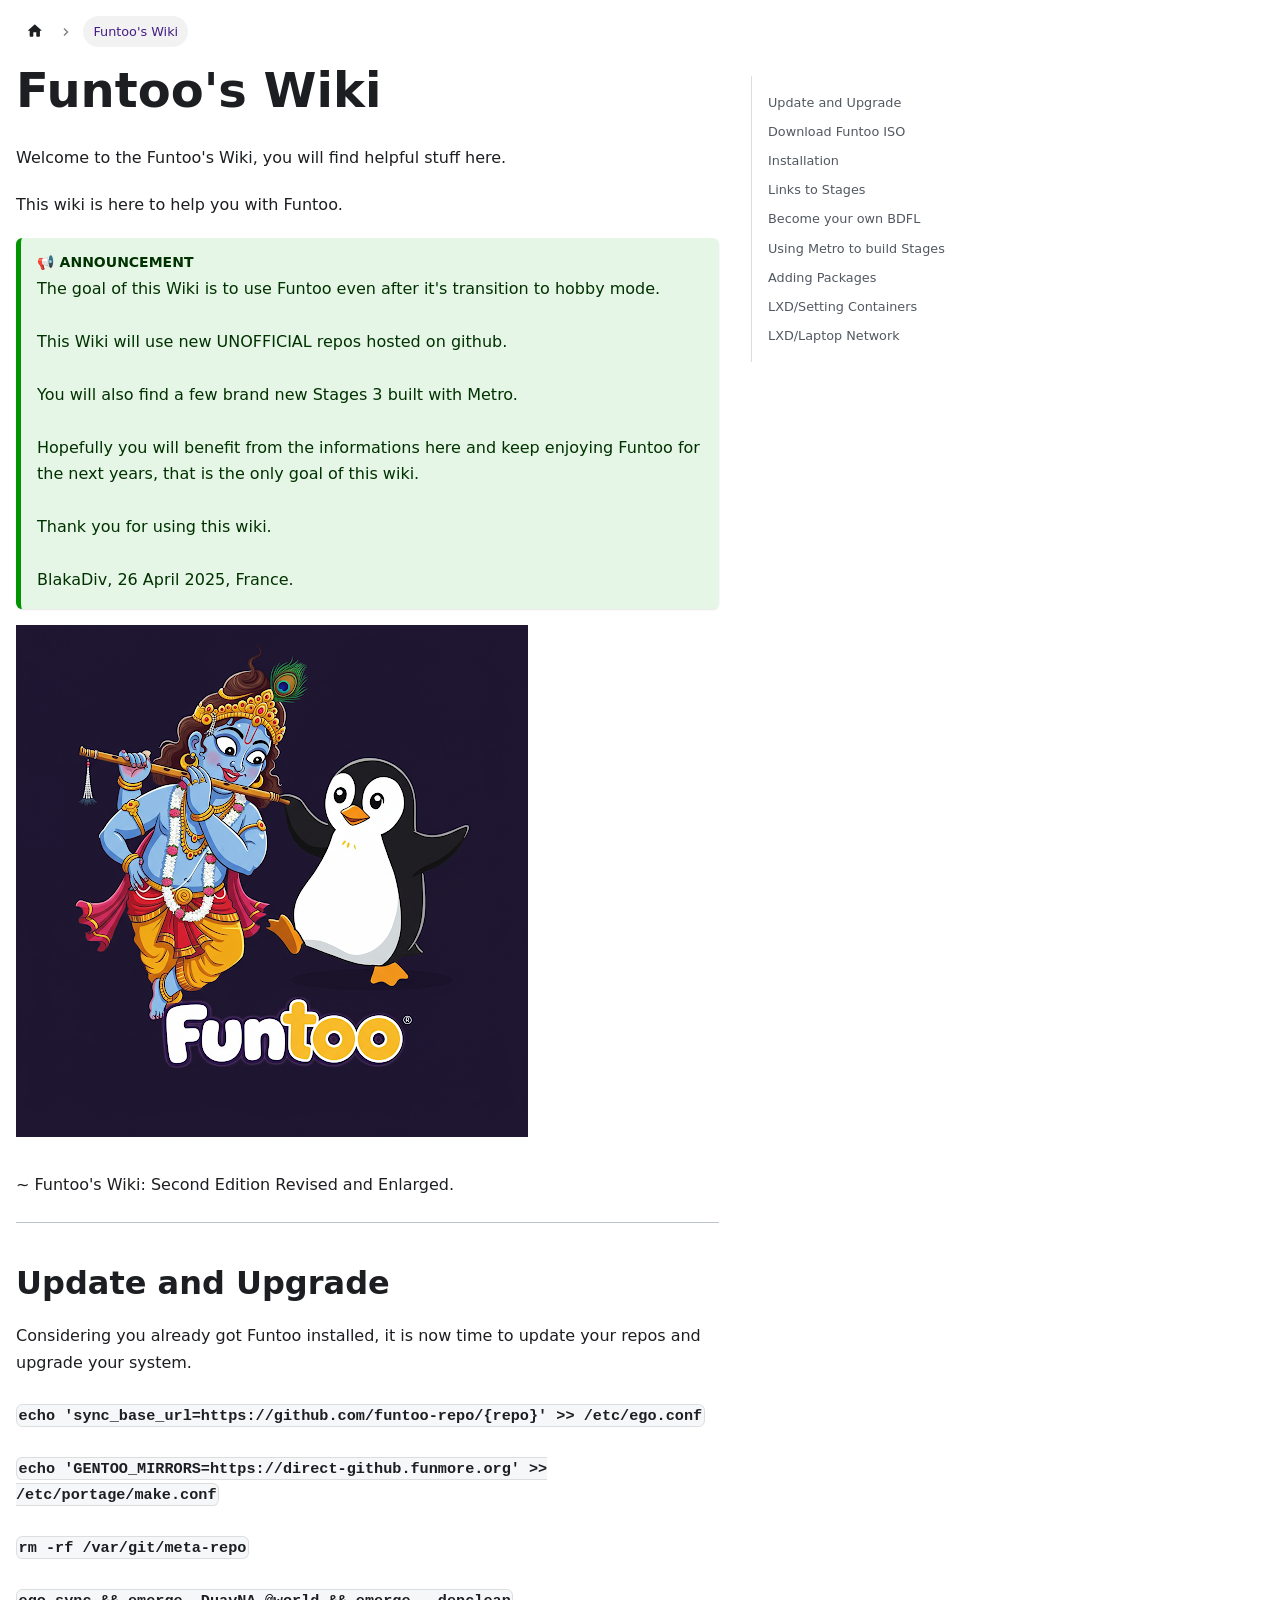
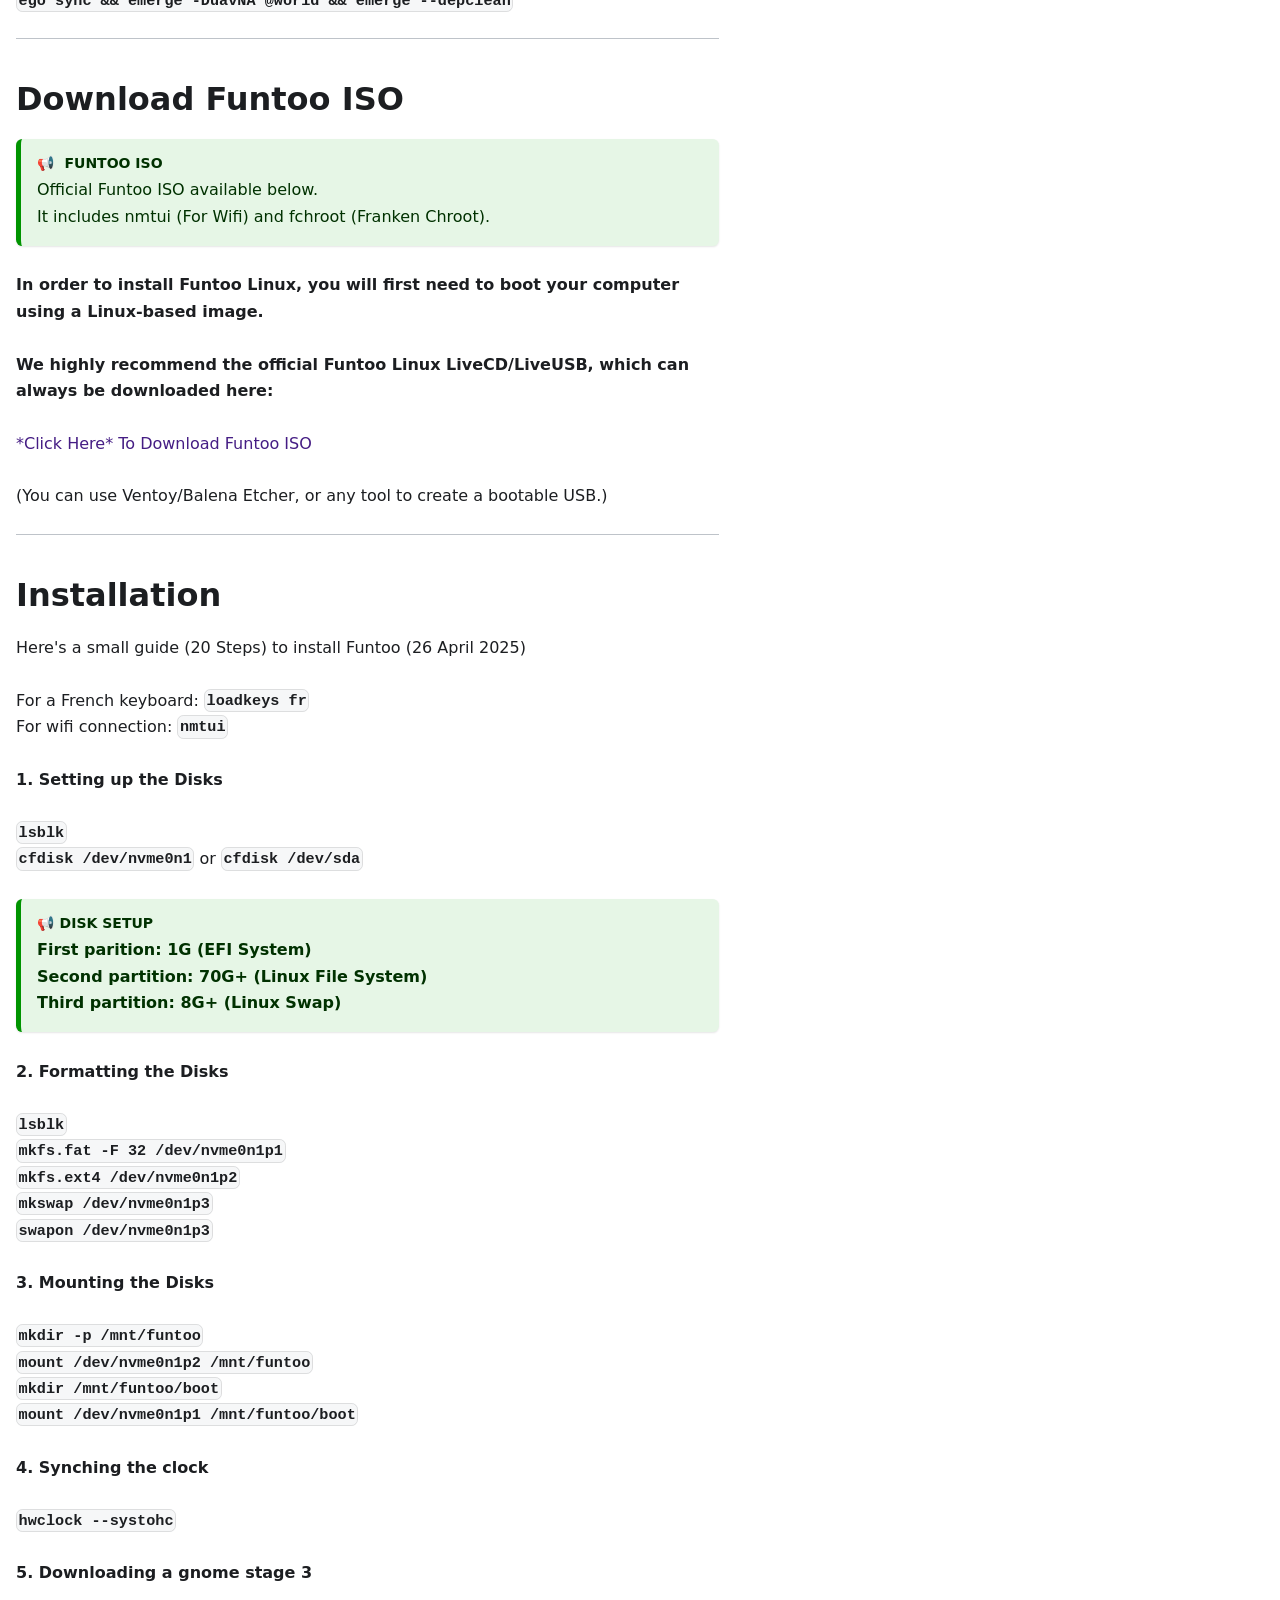
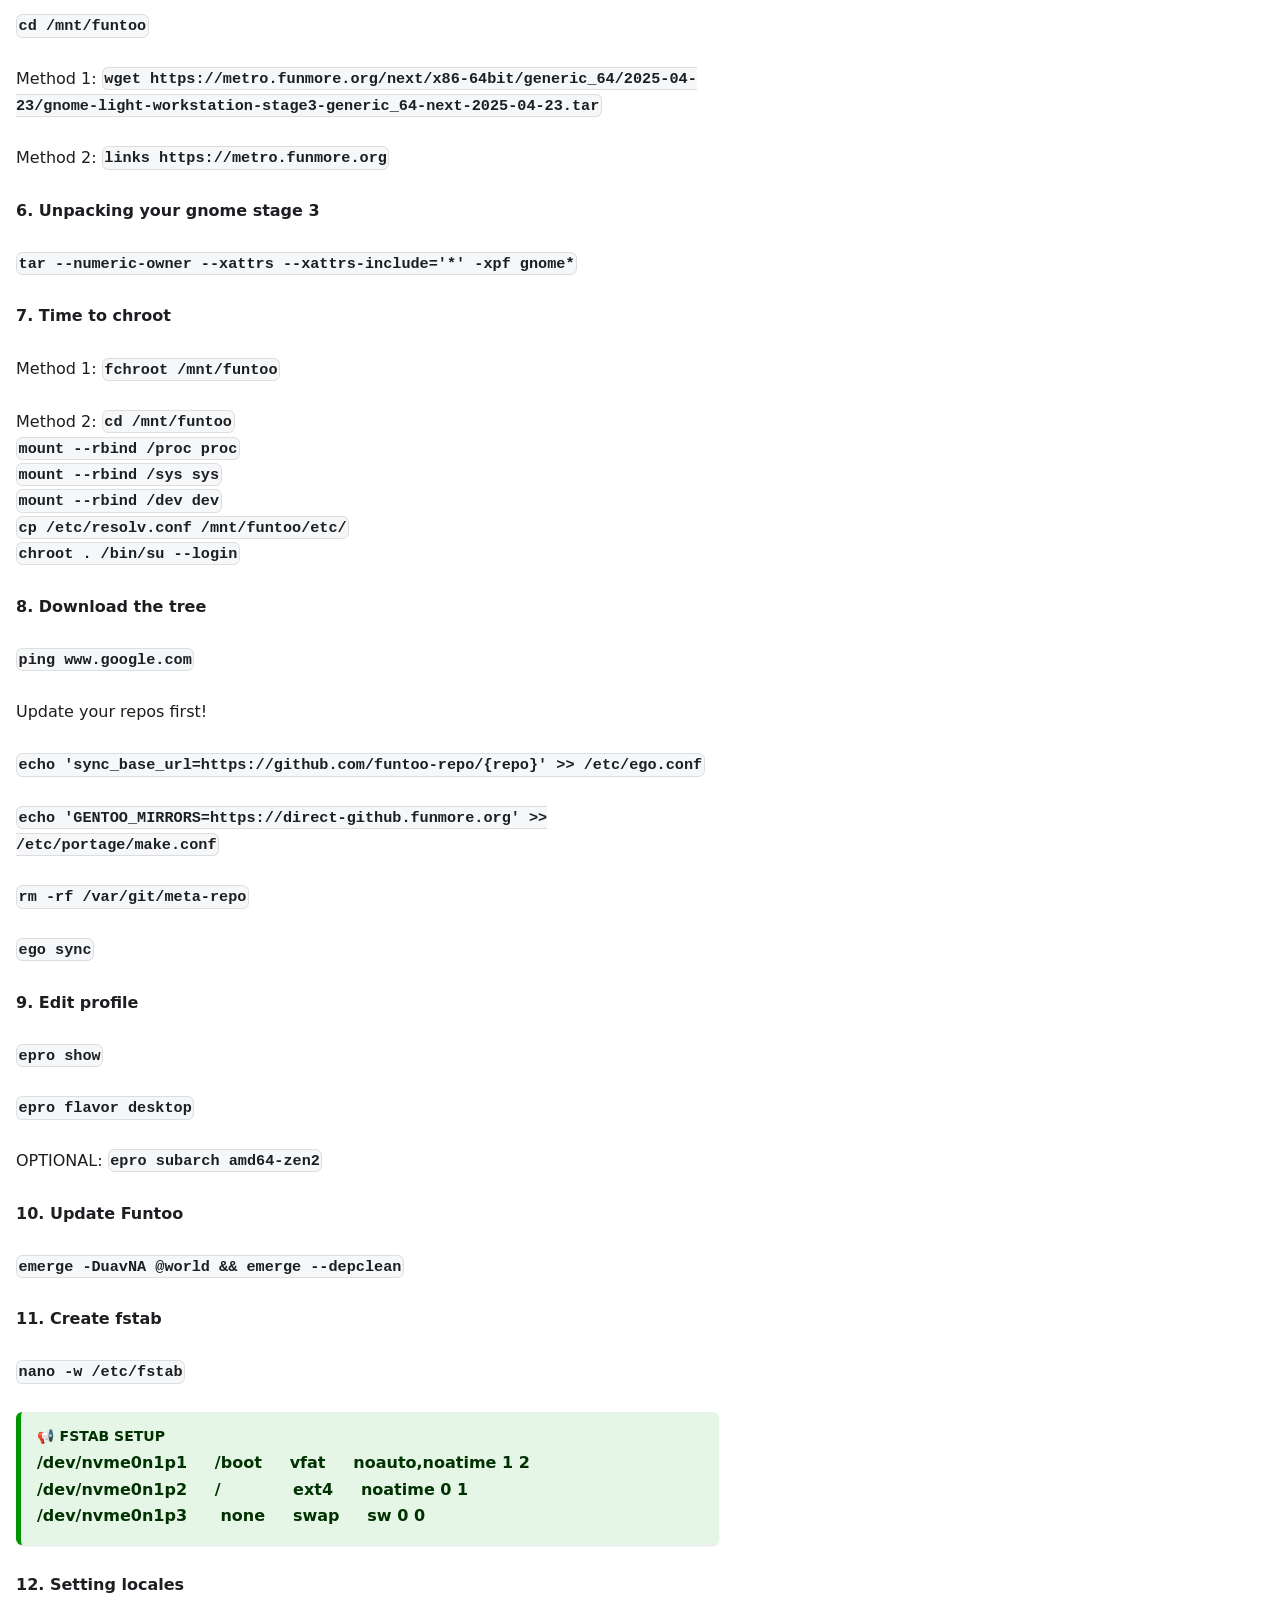
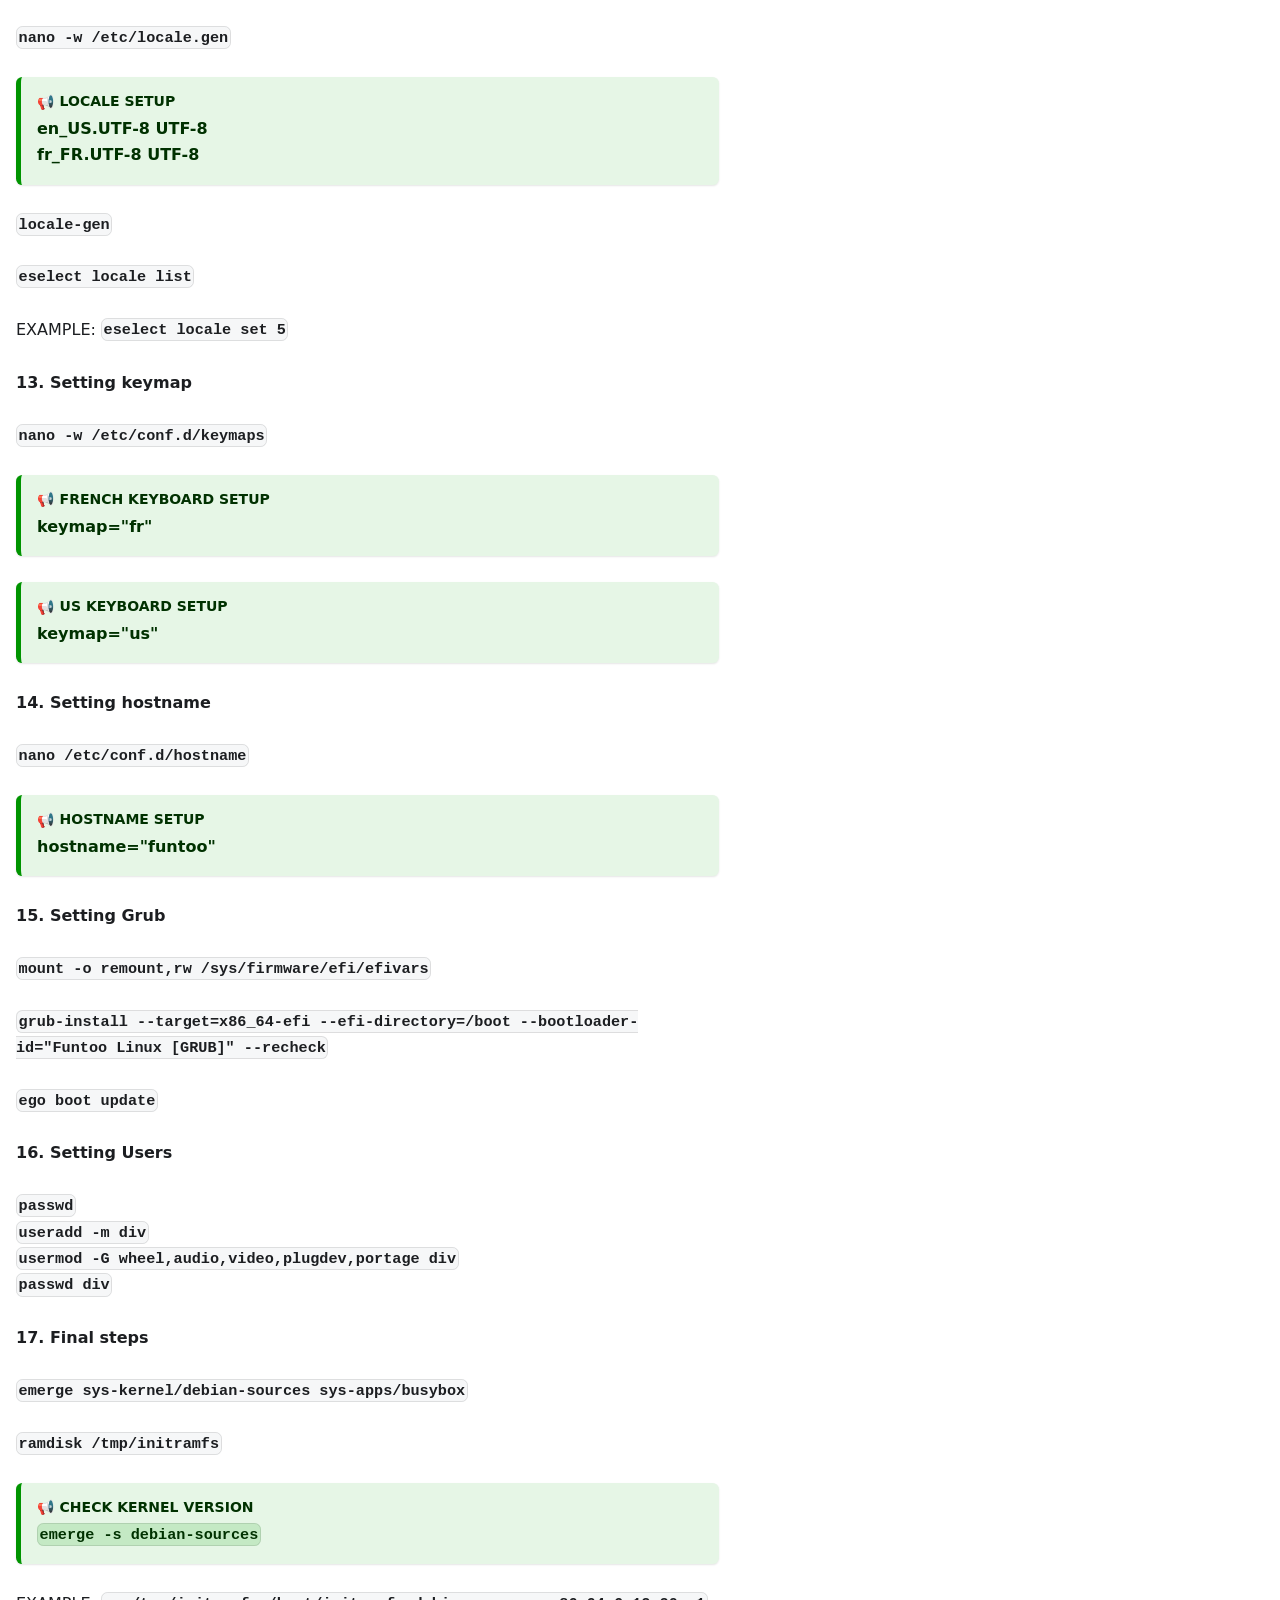
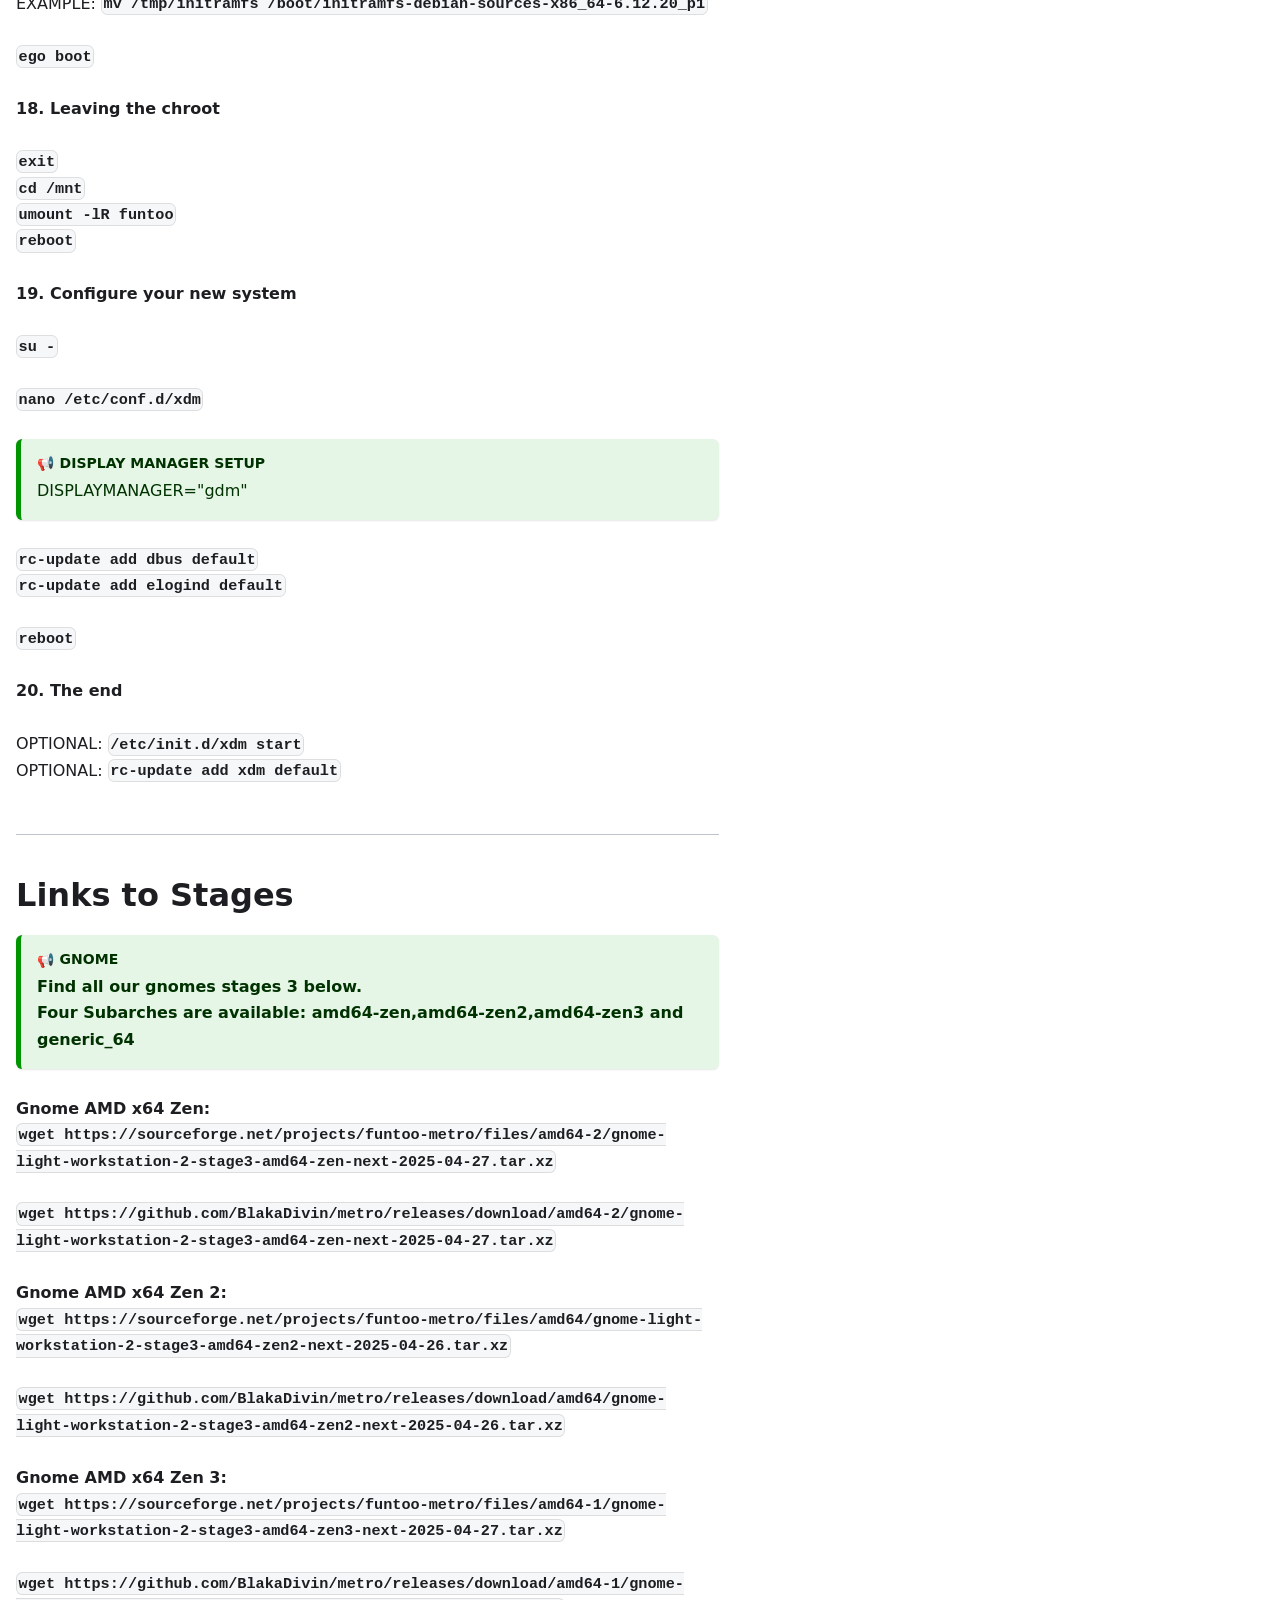
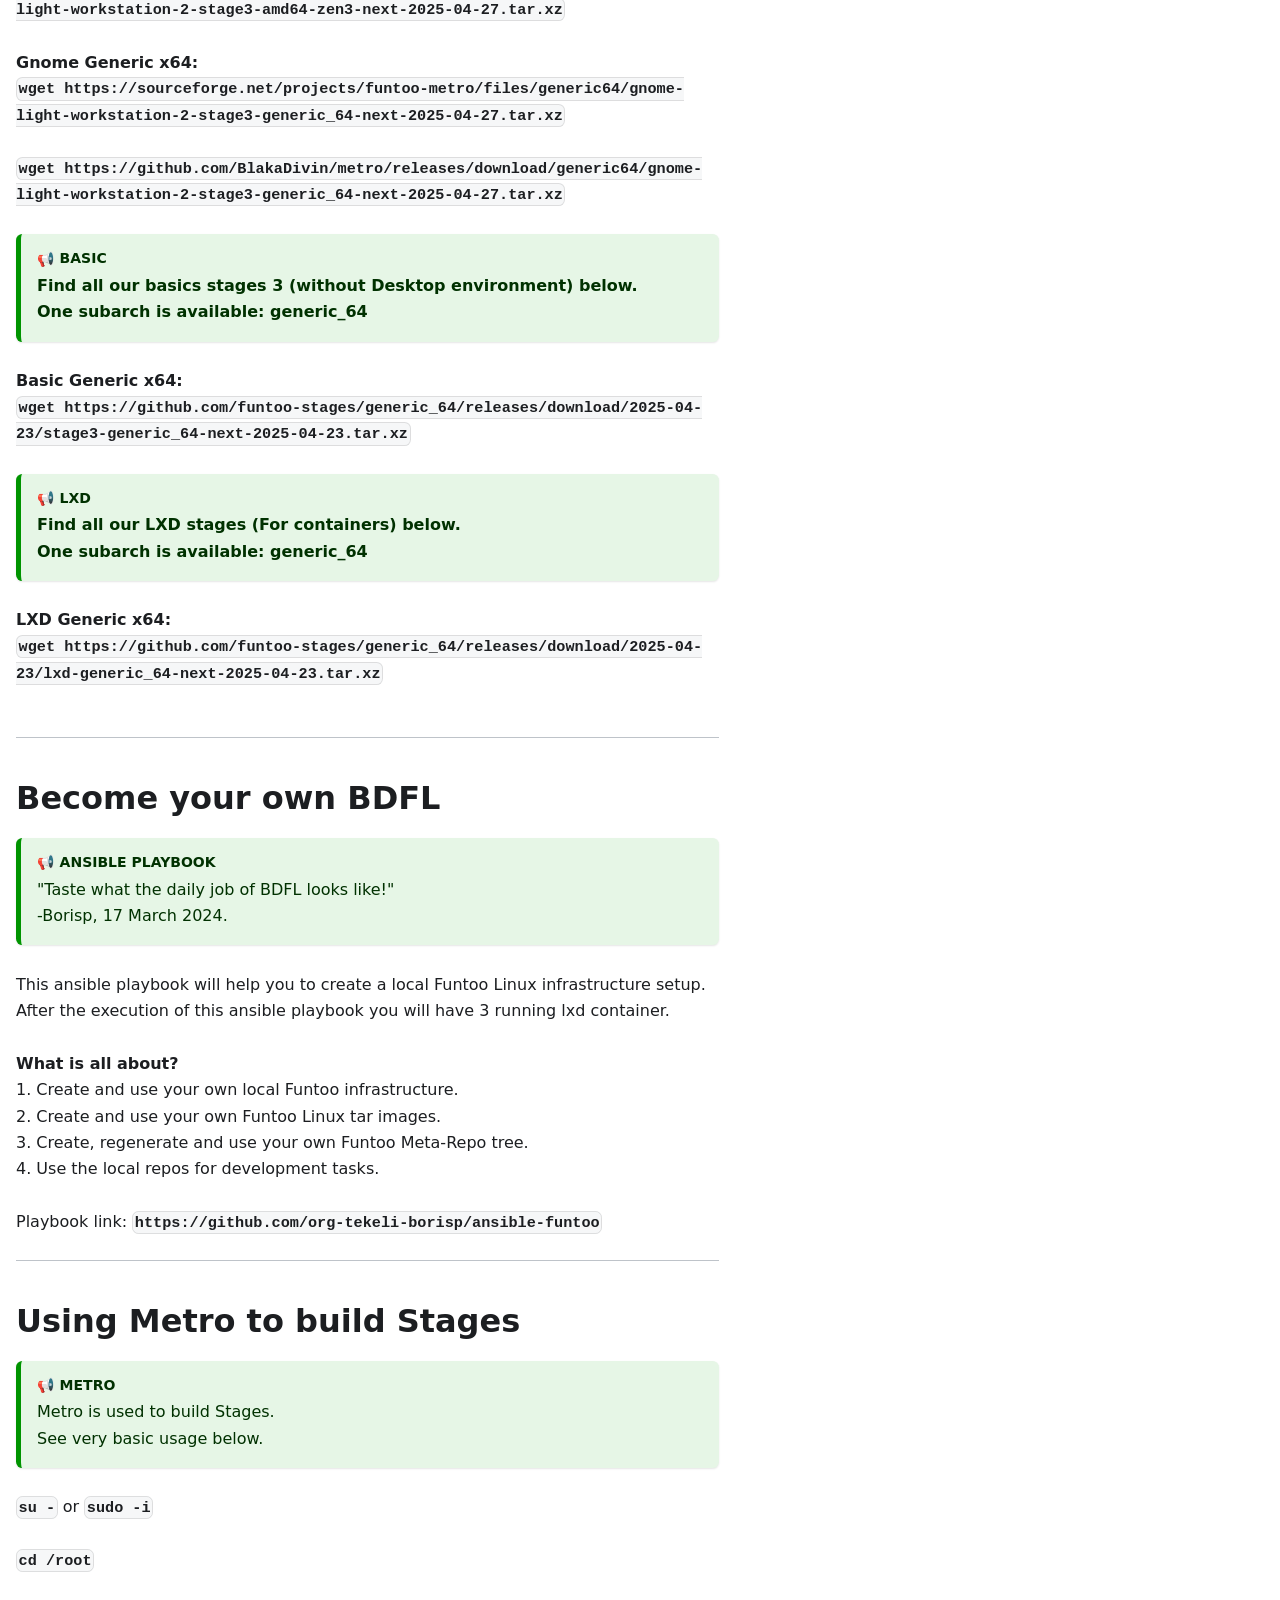
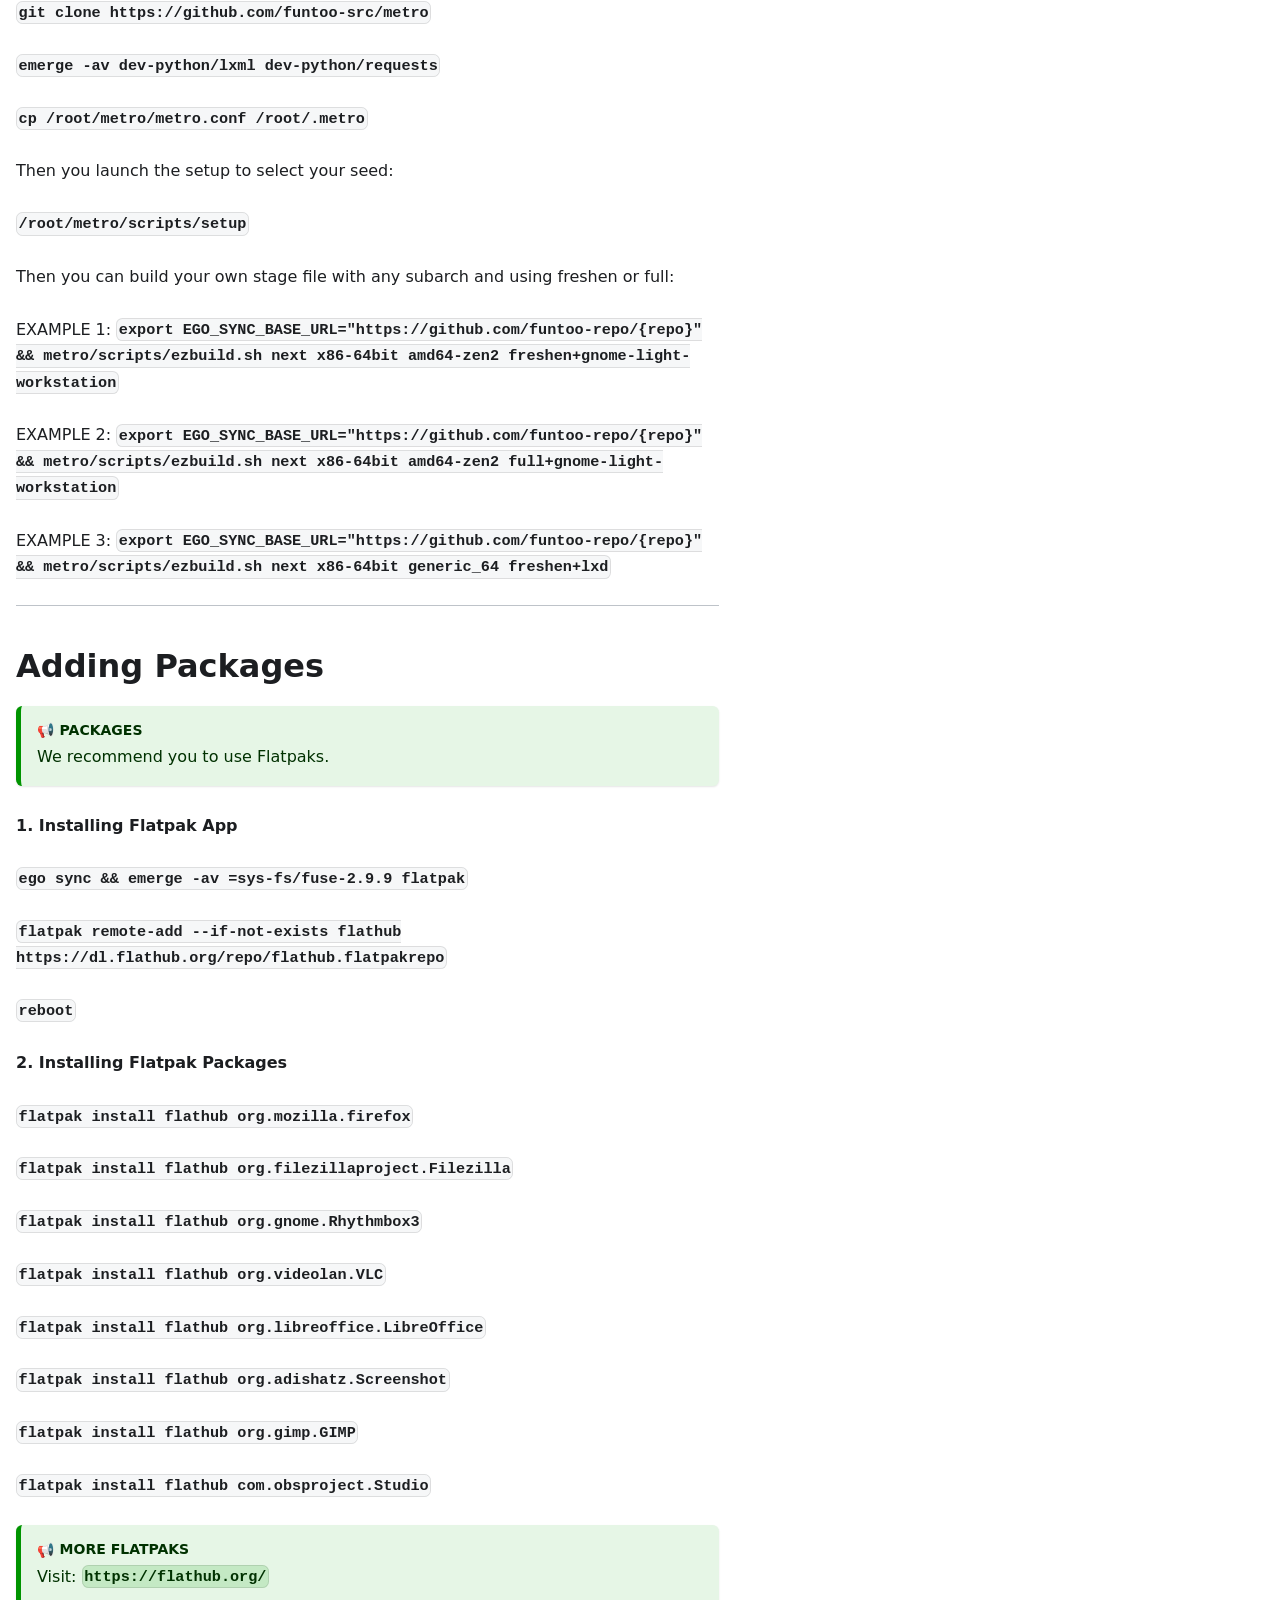
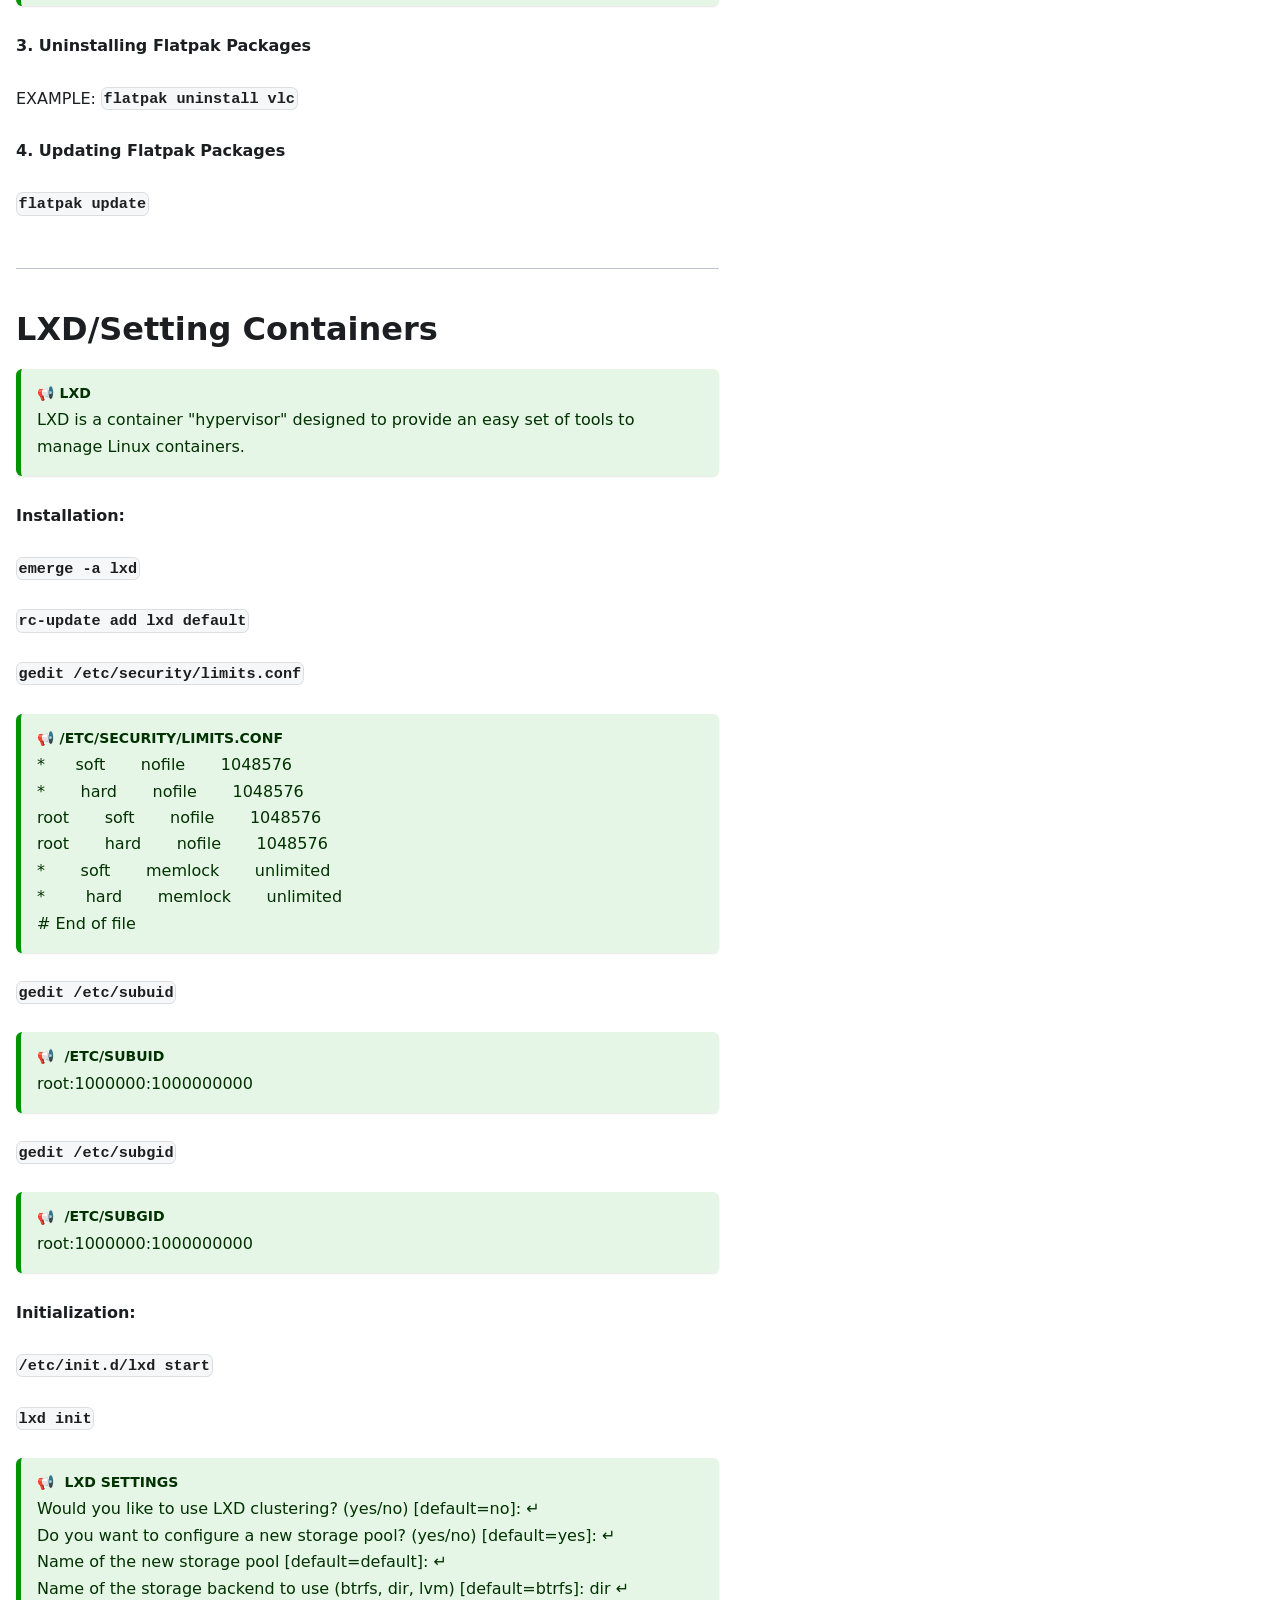
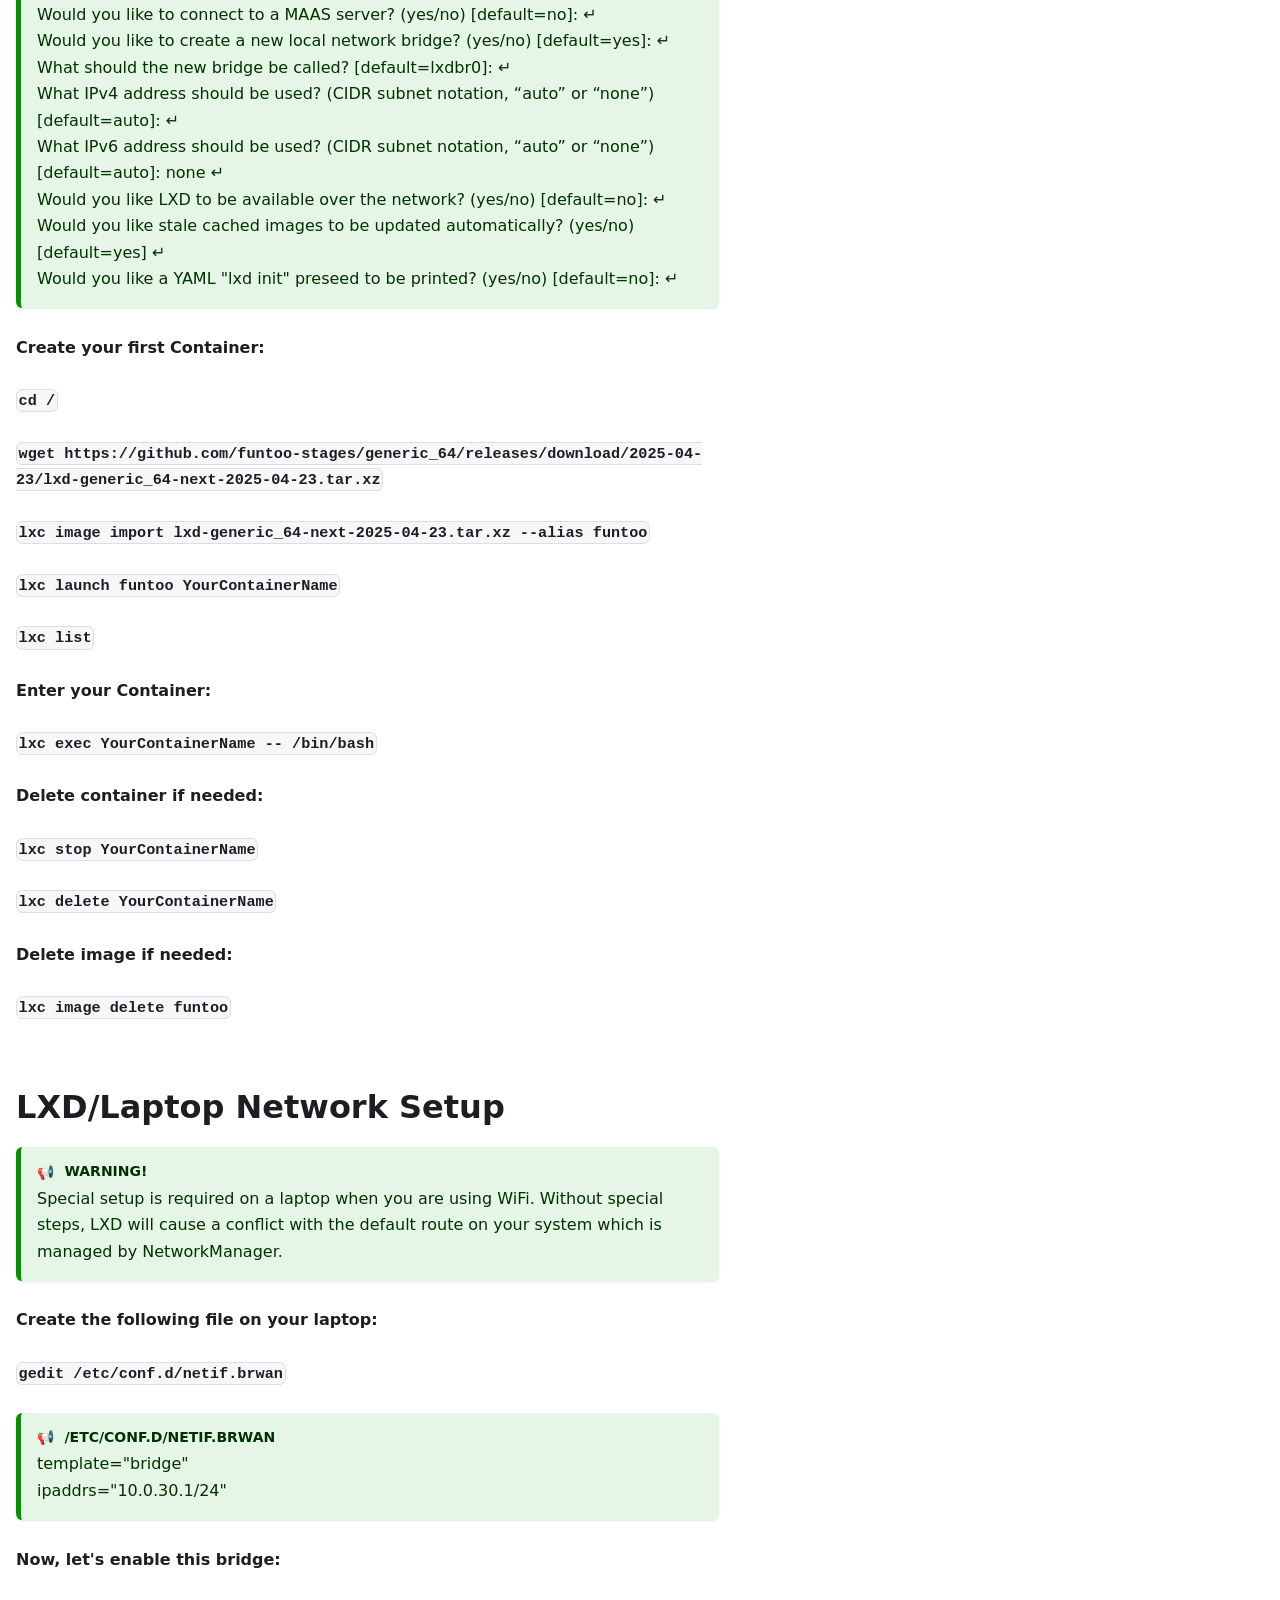
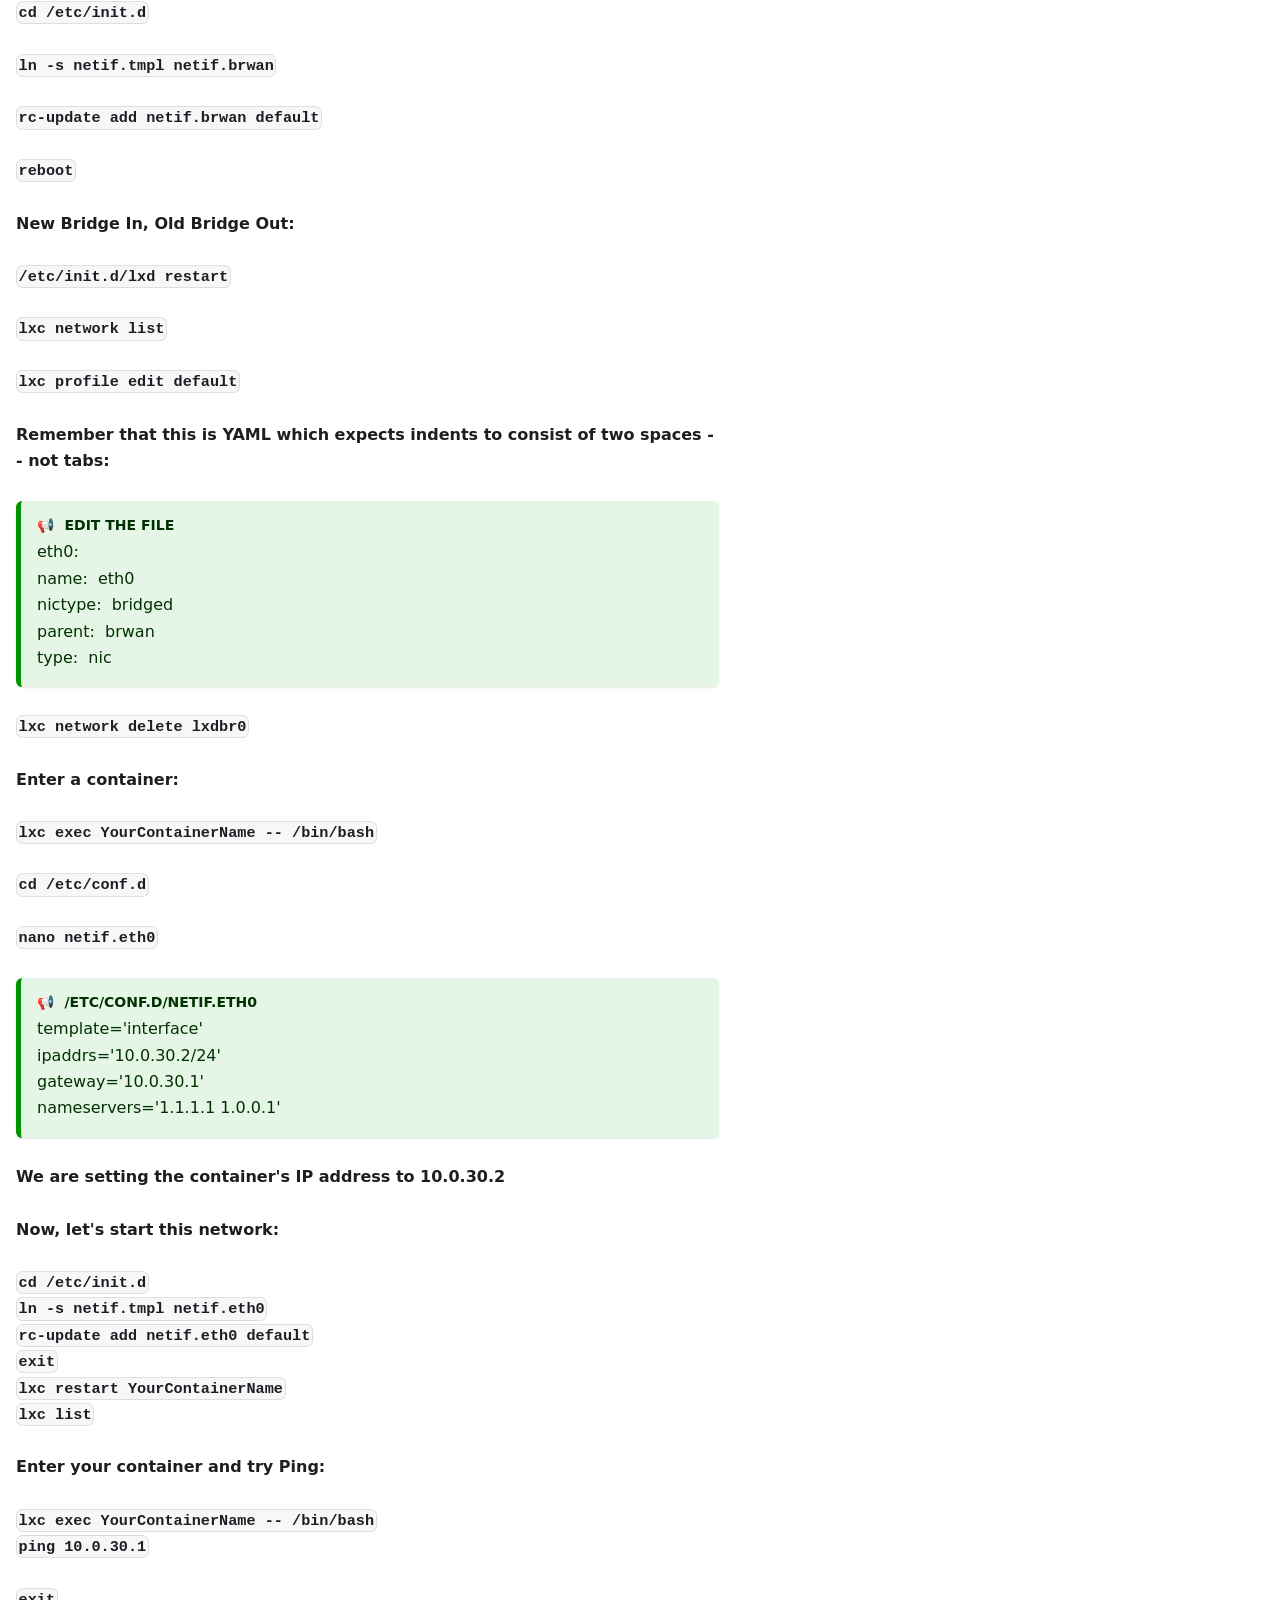
==== commit ddd0b932: "Add files via upload" ====
--- a/index.html
+++ b/index.html
@@ -66,7 +66,7 @@
                                         Thank you for using this wiki.<br>
                                         <br>
 
-                                        <a href="https://github.com/BlakaDivin">BlakaDivin, 26 April 2025, France.</a>
+                                        BlakaDiv, 26 April 2025, France.
                                     </p>
                                 </div>
                             </div>
@@ -426,16 +426,22 @@
 
                             <br>
                             <b>Gnome AMD x64 Zen:</b><br>
-                            <code>wget https://github.com/BlakaDivin/metro/releases/download/amd64-2/gnome-light-workstation-2-stage3-amd64-zen-next-2025-04-27.tar.xz</code><br><br>
+                            <code>wget https://sourceforge.net/projects/funtoo-metro/files/amd64-2/gnome-light-workstation-2-stage3-amd64-zen-next-2025-04-27.tar.xz</code><br><br>
+                             <code>wget https://github.com/BlakaDivin/metro/releases/download/amd64-2/gnome-light-workstation-2-stage3-amd64-zen-next-2025-04-27.tar.xz</code><br><br>
+                            
 
                             <b>Gnome AMD x64 Zen 2:</b><br>
-                            <code>wget https://github.com/BlakaDivin/metro/releases/download/amd64/gnome-light-workstation-2-stage3-amd64-zen2-next-2025-04-26.tar.xz</code><br><br>
-
+                            <code>wget https://sourceforge.net/projects/funtoo-metro/files/amd64/gnome-light-workstation-2-stage3-amd64-zen2-next-2025-04-26.tar.xz</code><br><br>
+  <code>wget https://github.com/BlakaDivin/metro/releases/download/amd64/gnome-light-workstation-2-stage3-amd64-zen2-next-2025-04-26.tar.xz</code><br><br>
+  
                             <b>Gnome AMD x64 Zen 3:</b><br>
-                            <code>wget https://github.com/BlakaDivin/metro/releases/download/amd64-1/gnome-light-workstation-2-stage3-amd64-zen3-next-2025-04-27.tar.xz</code><br><br>
-
+                            <code>wget https://sourceforge.net/projects/funtoo-metro/files/amd64-1/gnome-light-workstation-2-stage3-amd64-zen3-next-2025-04-27.tar.xz</code><br><br>
+ <code>wget https://github.com/BlakaDivin/metro/releases/download/amd64-1/gnome-light-workstation-2-stage3-amd64-zen3-next-2025-04-27.tar.xz</code><br><br>
+ 
                             <b>Gnome Generic x64:</b><br>
-                            <code>wget https://github.com/BlakaDivin/metro/releases/download/generic64/gnome-light-workstation-2-stage3-generic_64-next-2025-04-27.tar.xz</code><br><br>
+                            <code>wget https://sourceforge.net/projects/funtoo-metro/files/generic64/gnome-light-workstation-2-stage3-generic_64-next-2025-04-27.tar.xz</code><br><br>
+ <code>wget https://github.com/BlakaDivin/metro/releases/download/generic64/gnome-light-workstation-2-stage3-generic_64-next-2025-04-27.tar.xz</code><br><br>
+
 
                             <div class="theme-doc-markdown markdown">
                                 <div class="theme-admonition theme-admonition-tip alert alert--success admonition_LlT9">
@@ -988,8 +994,8 @@
             -Krishna
         </div>
         <div class="footer__bottom text--center">
-            <div class="footer__copyright">Copyright 2025 @ BlakaDivin.</div>
+            <div class="footer__copyright">Copyright 2025 @ BlakaDiv.</div>
         </div>
     </div>
 </footer>
-</body>+</body>
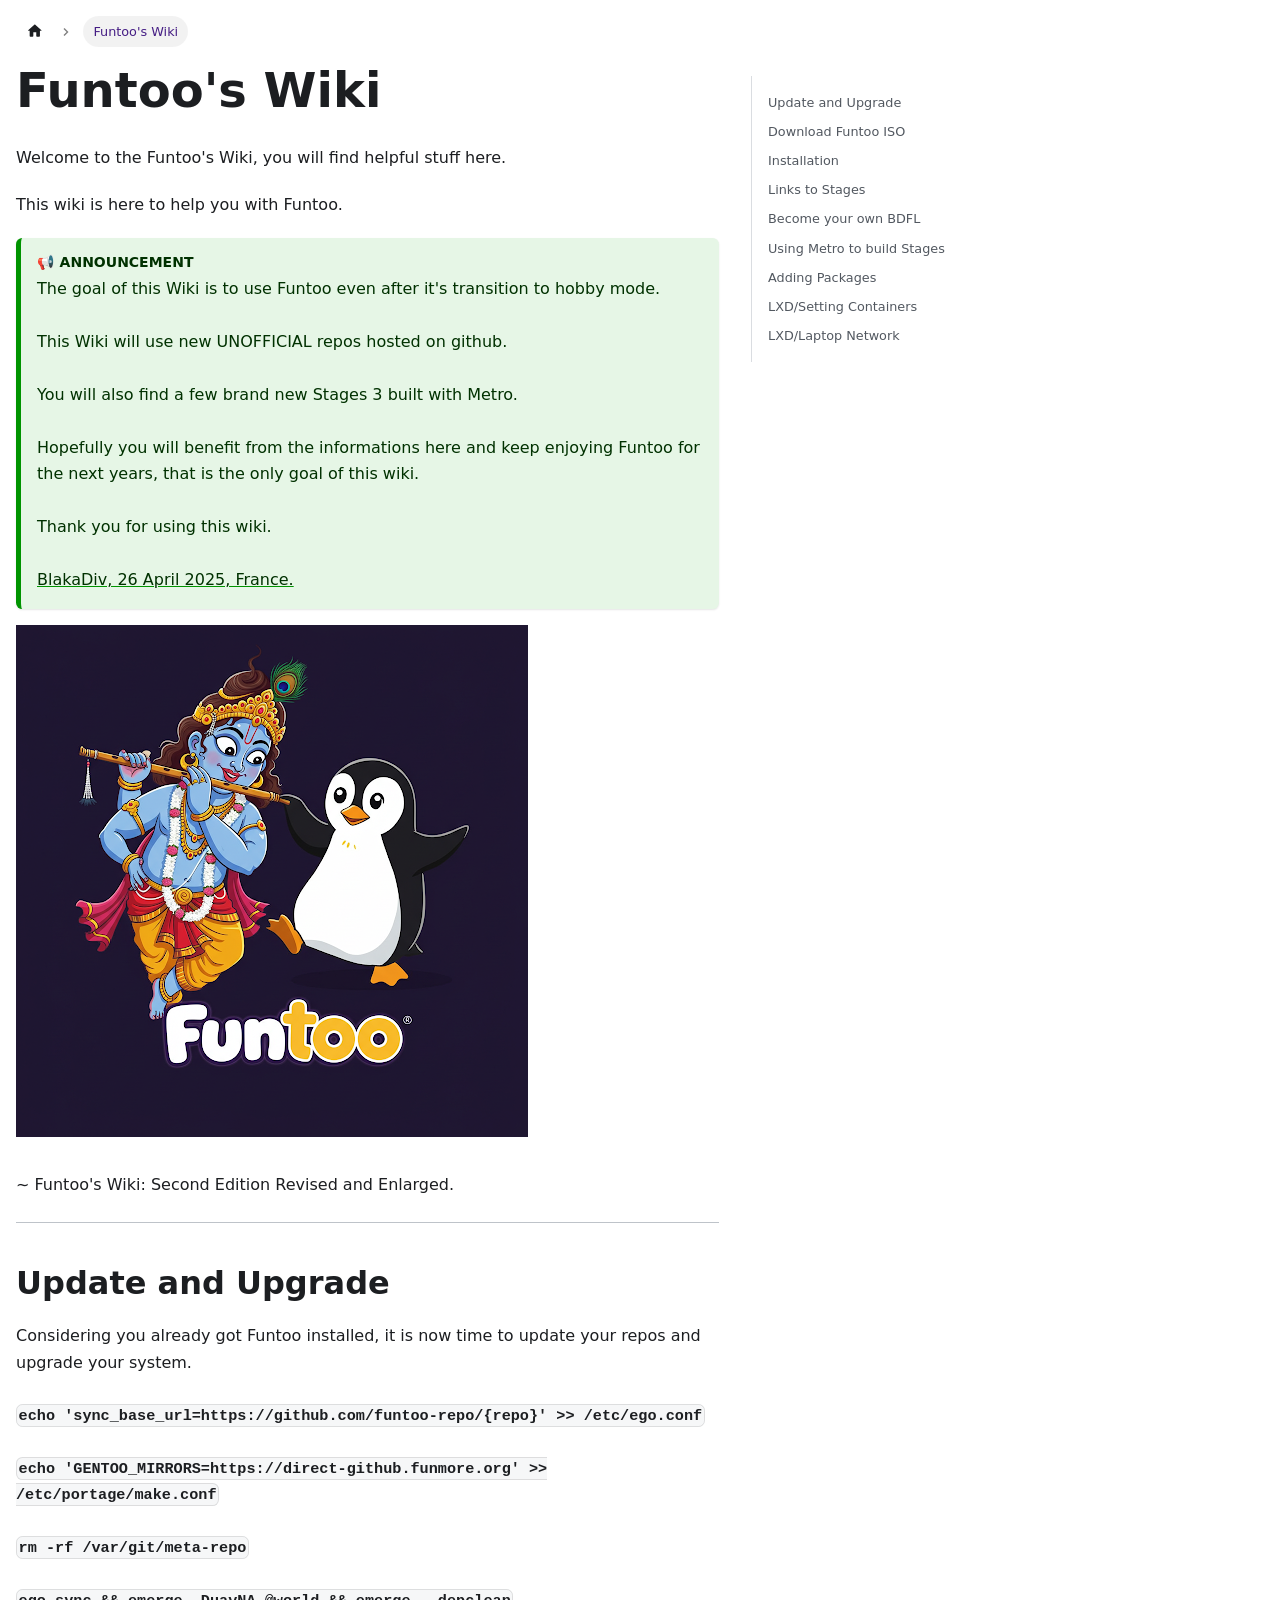
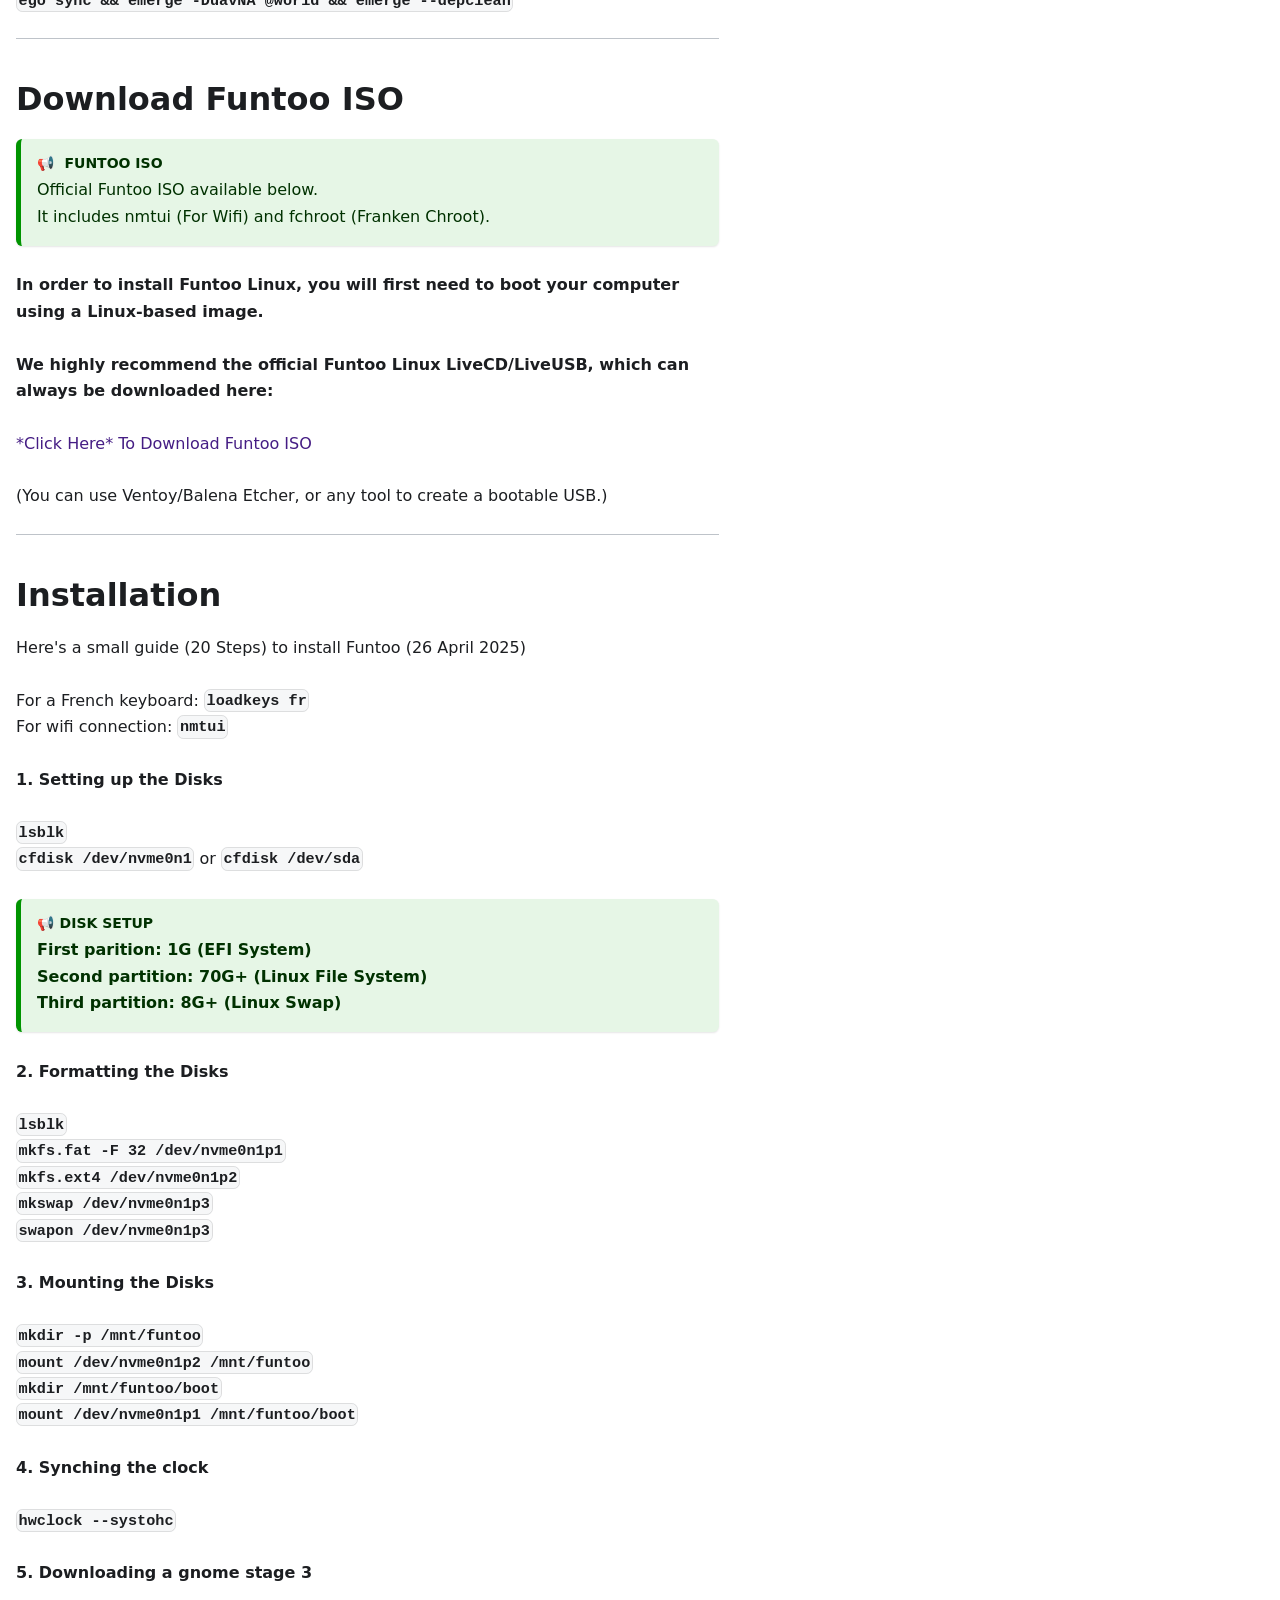
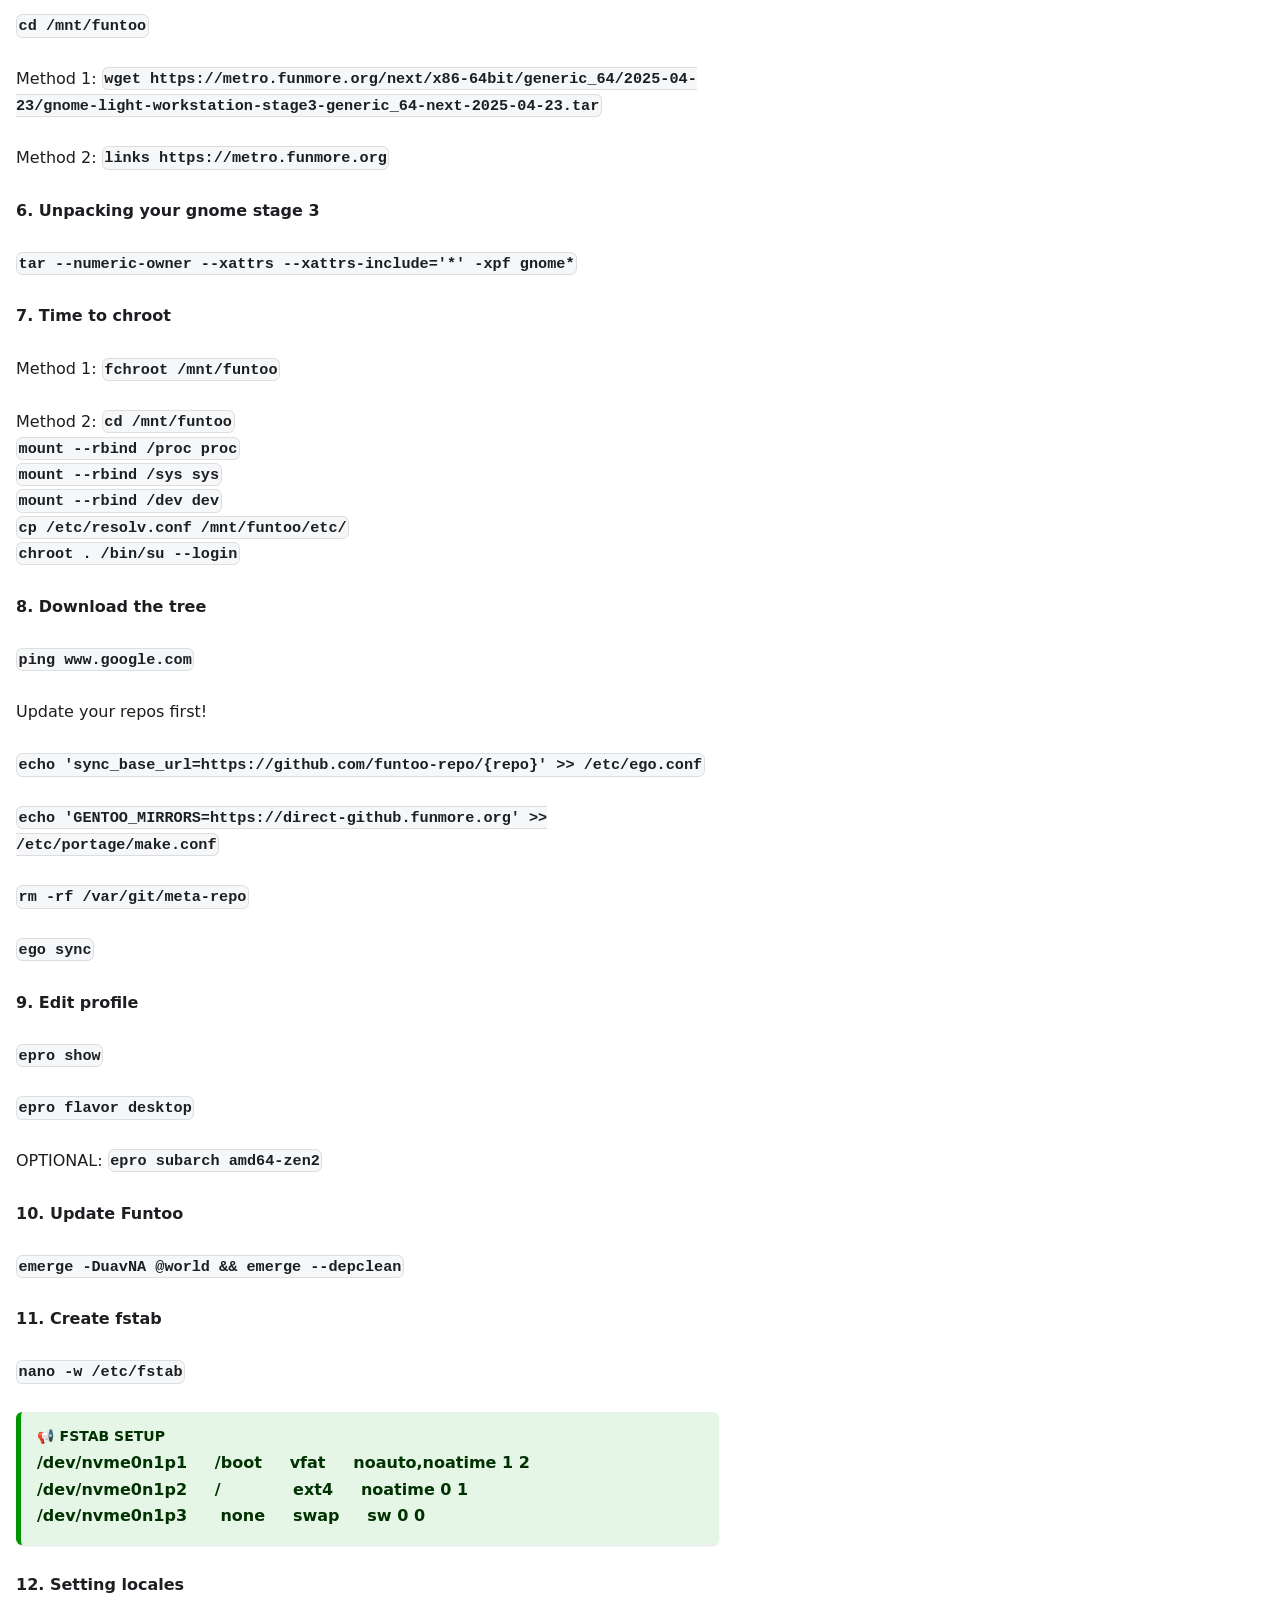
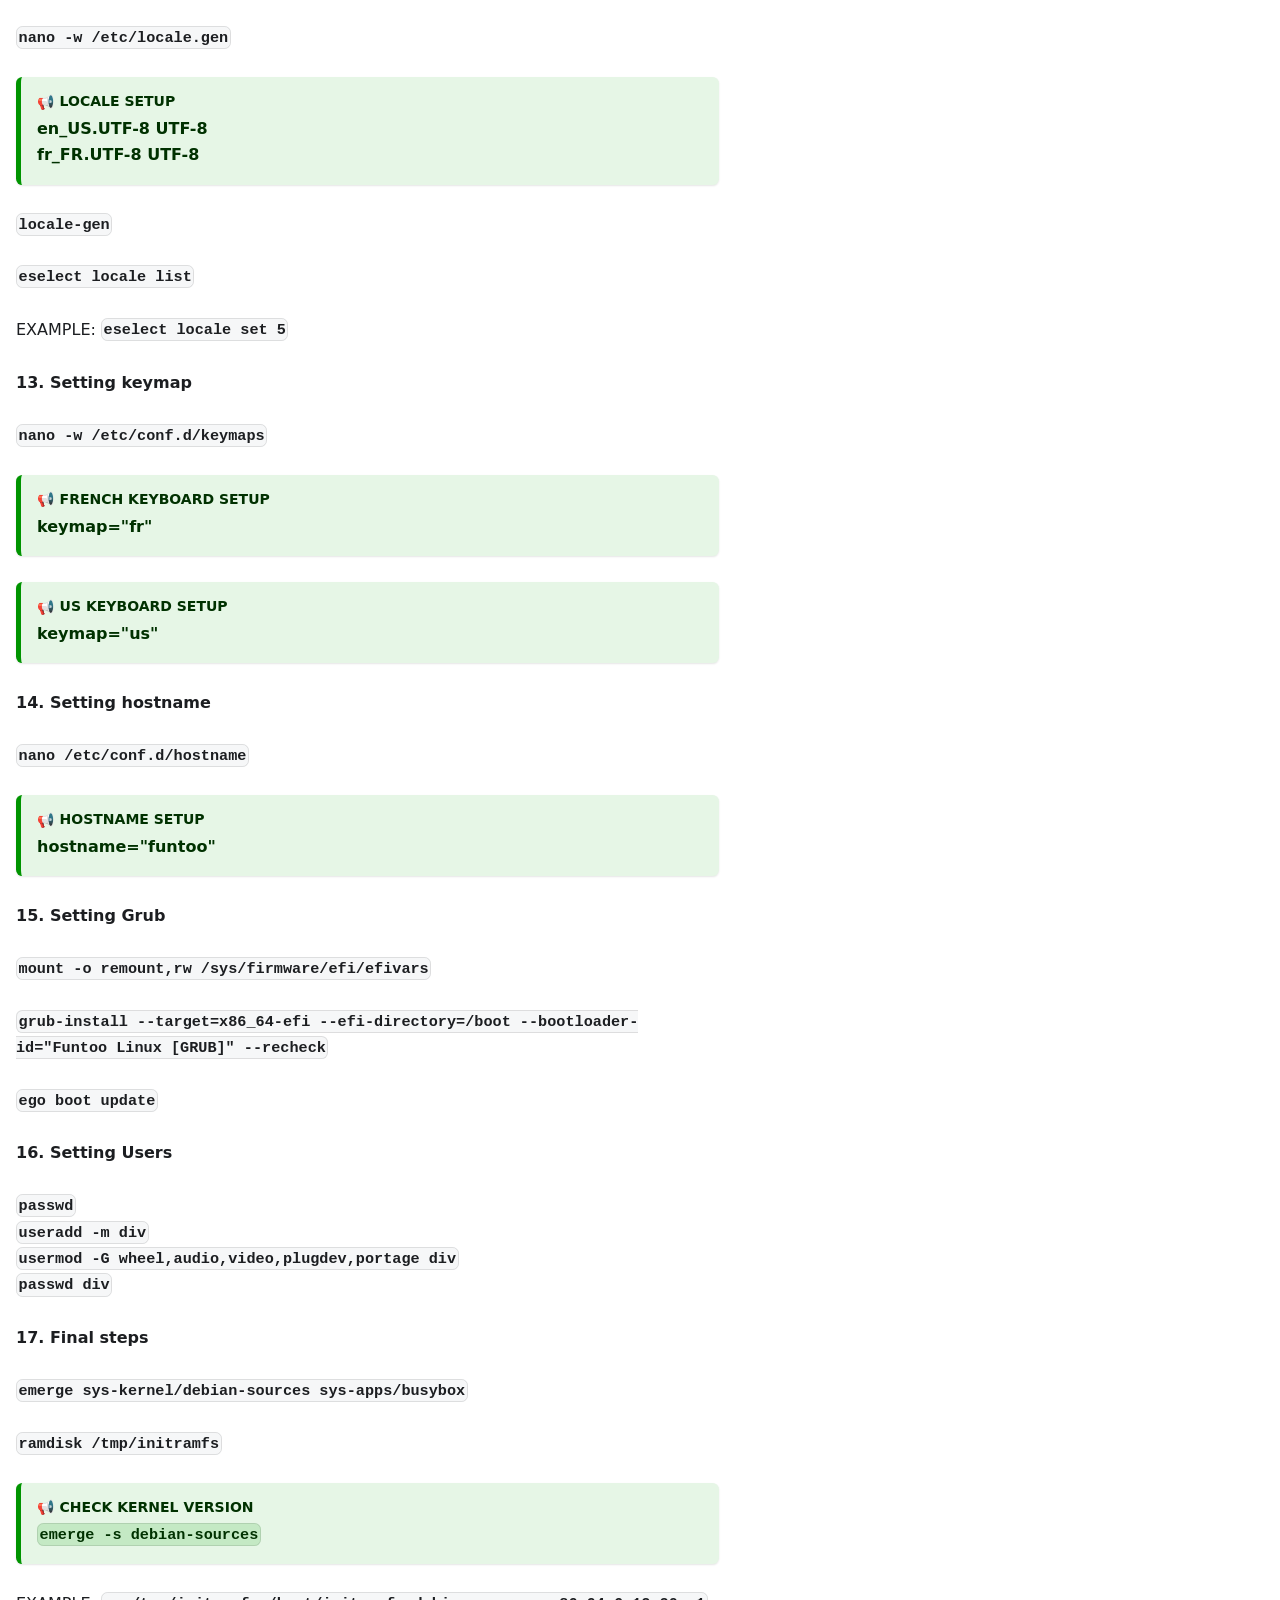
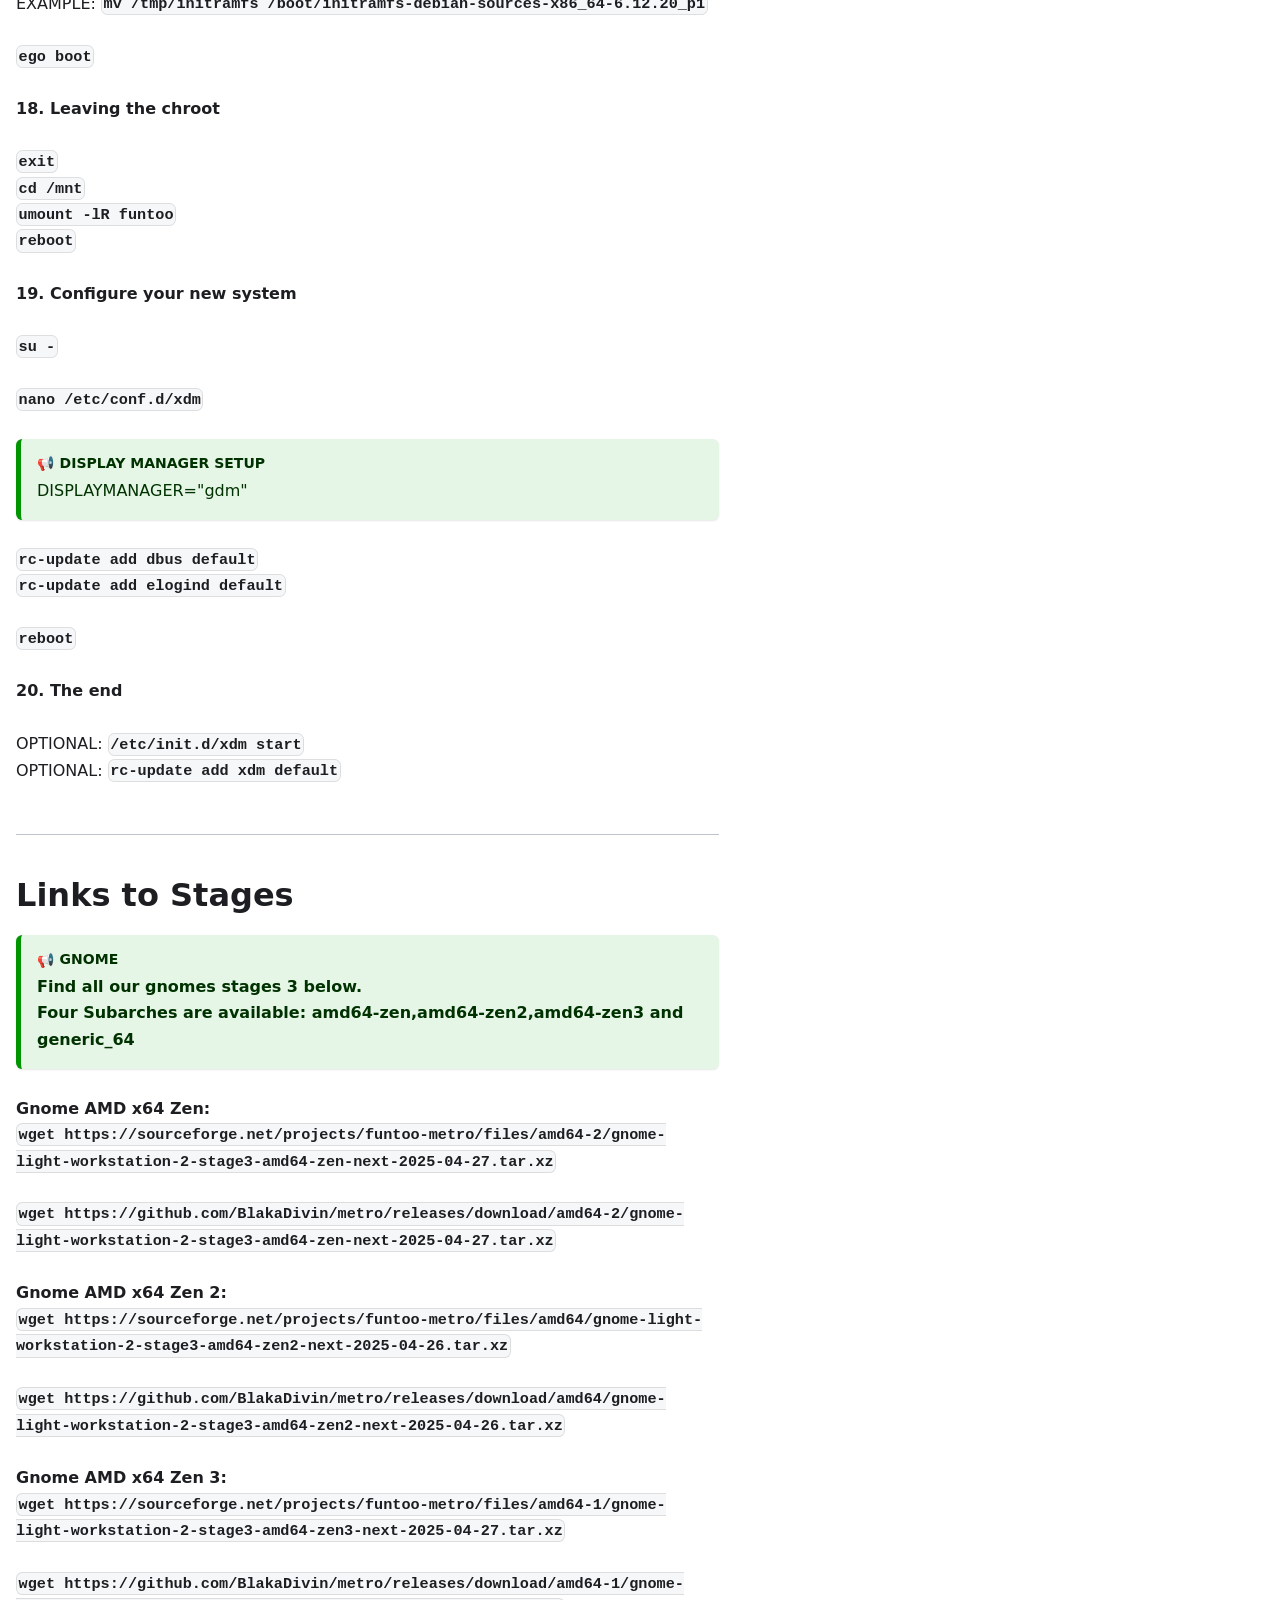
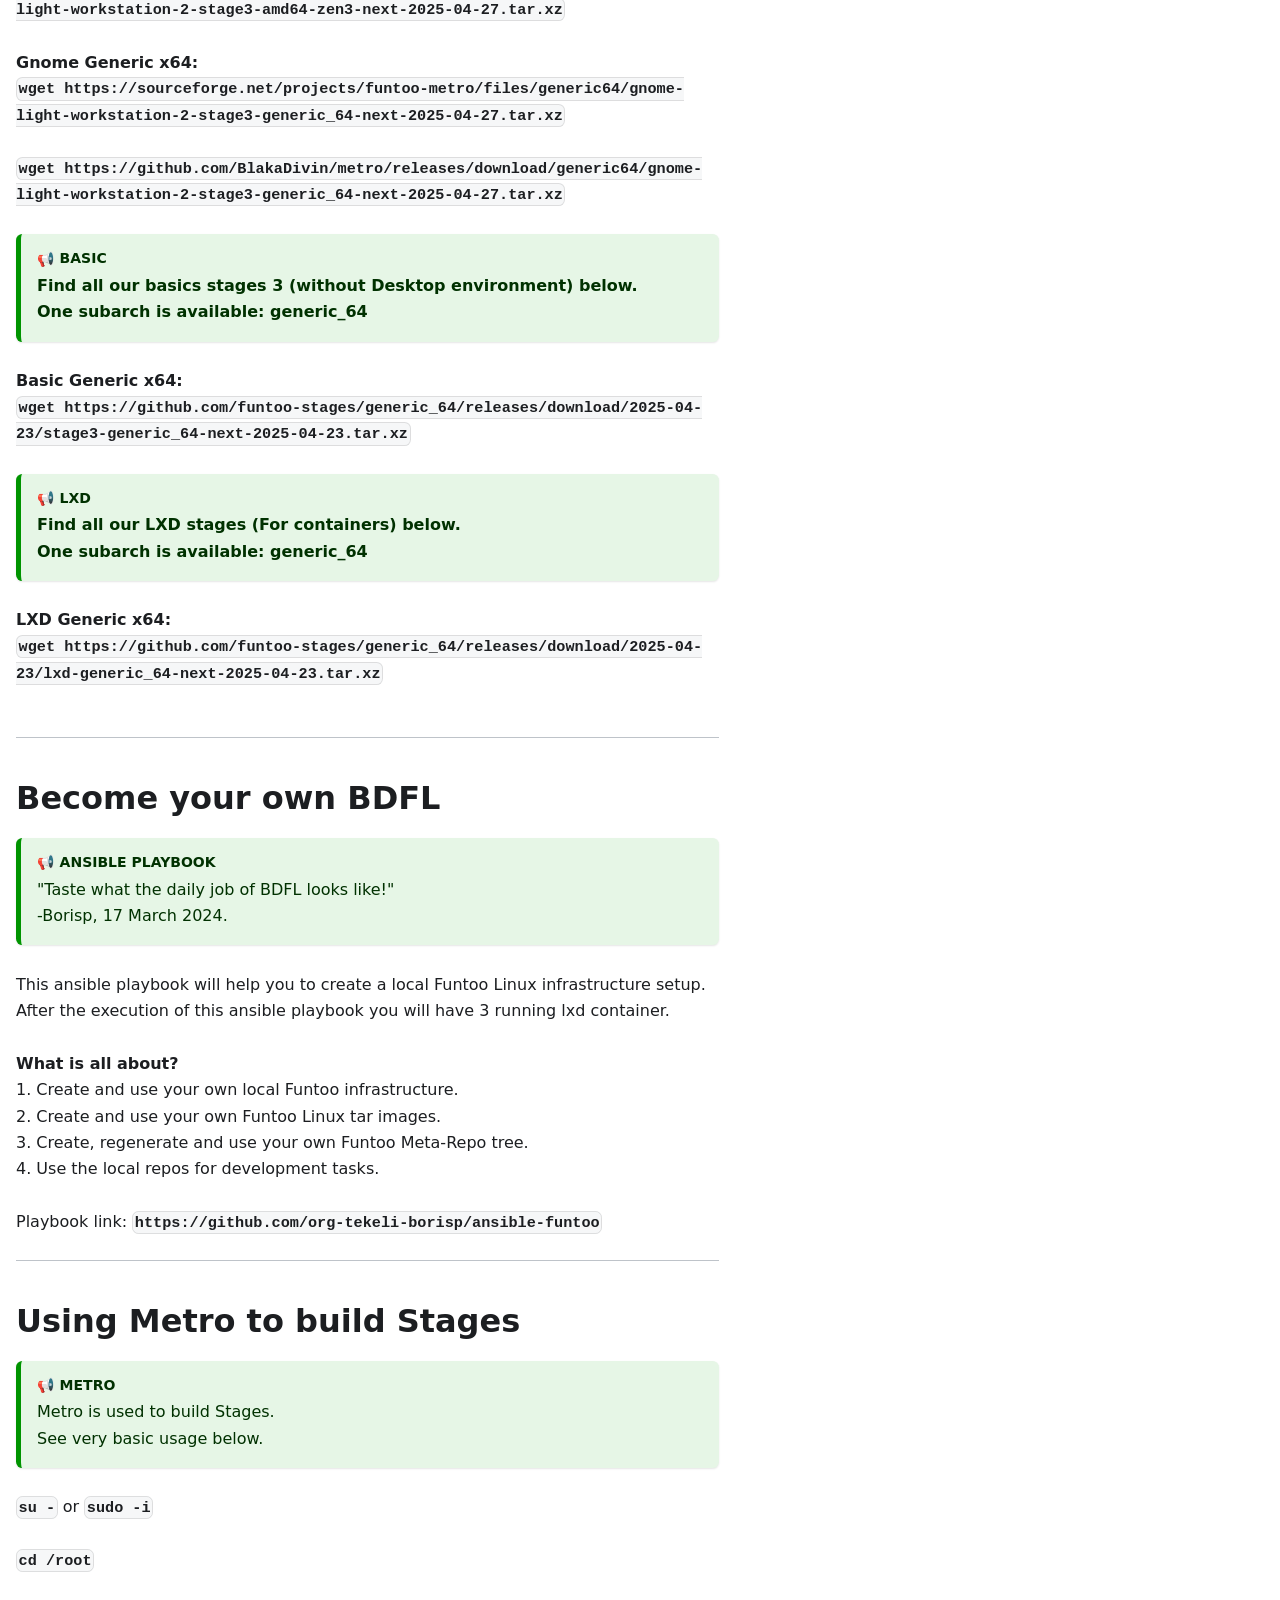
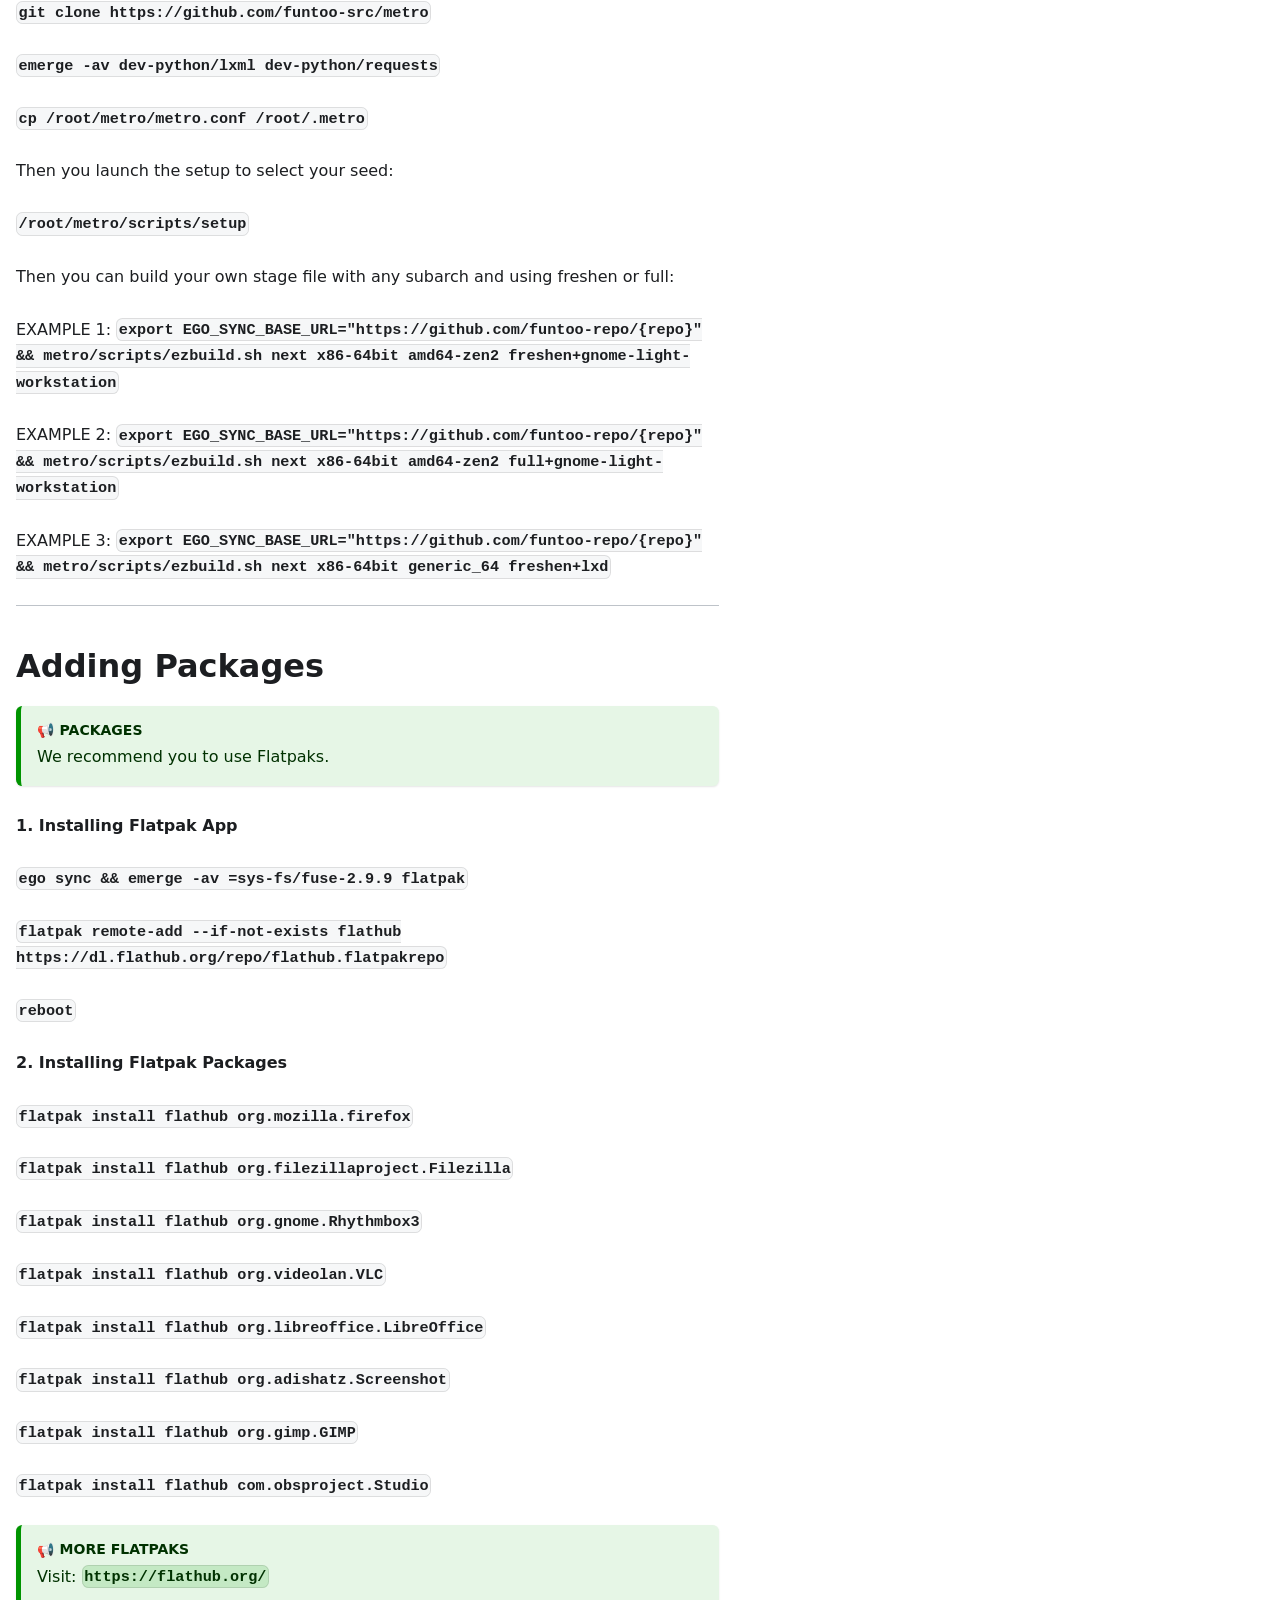
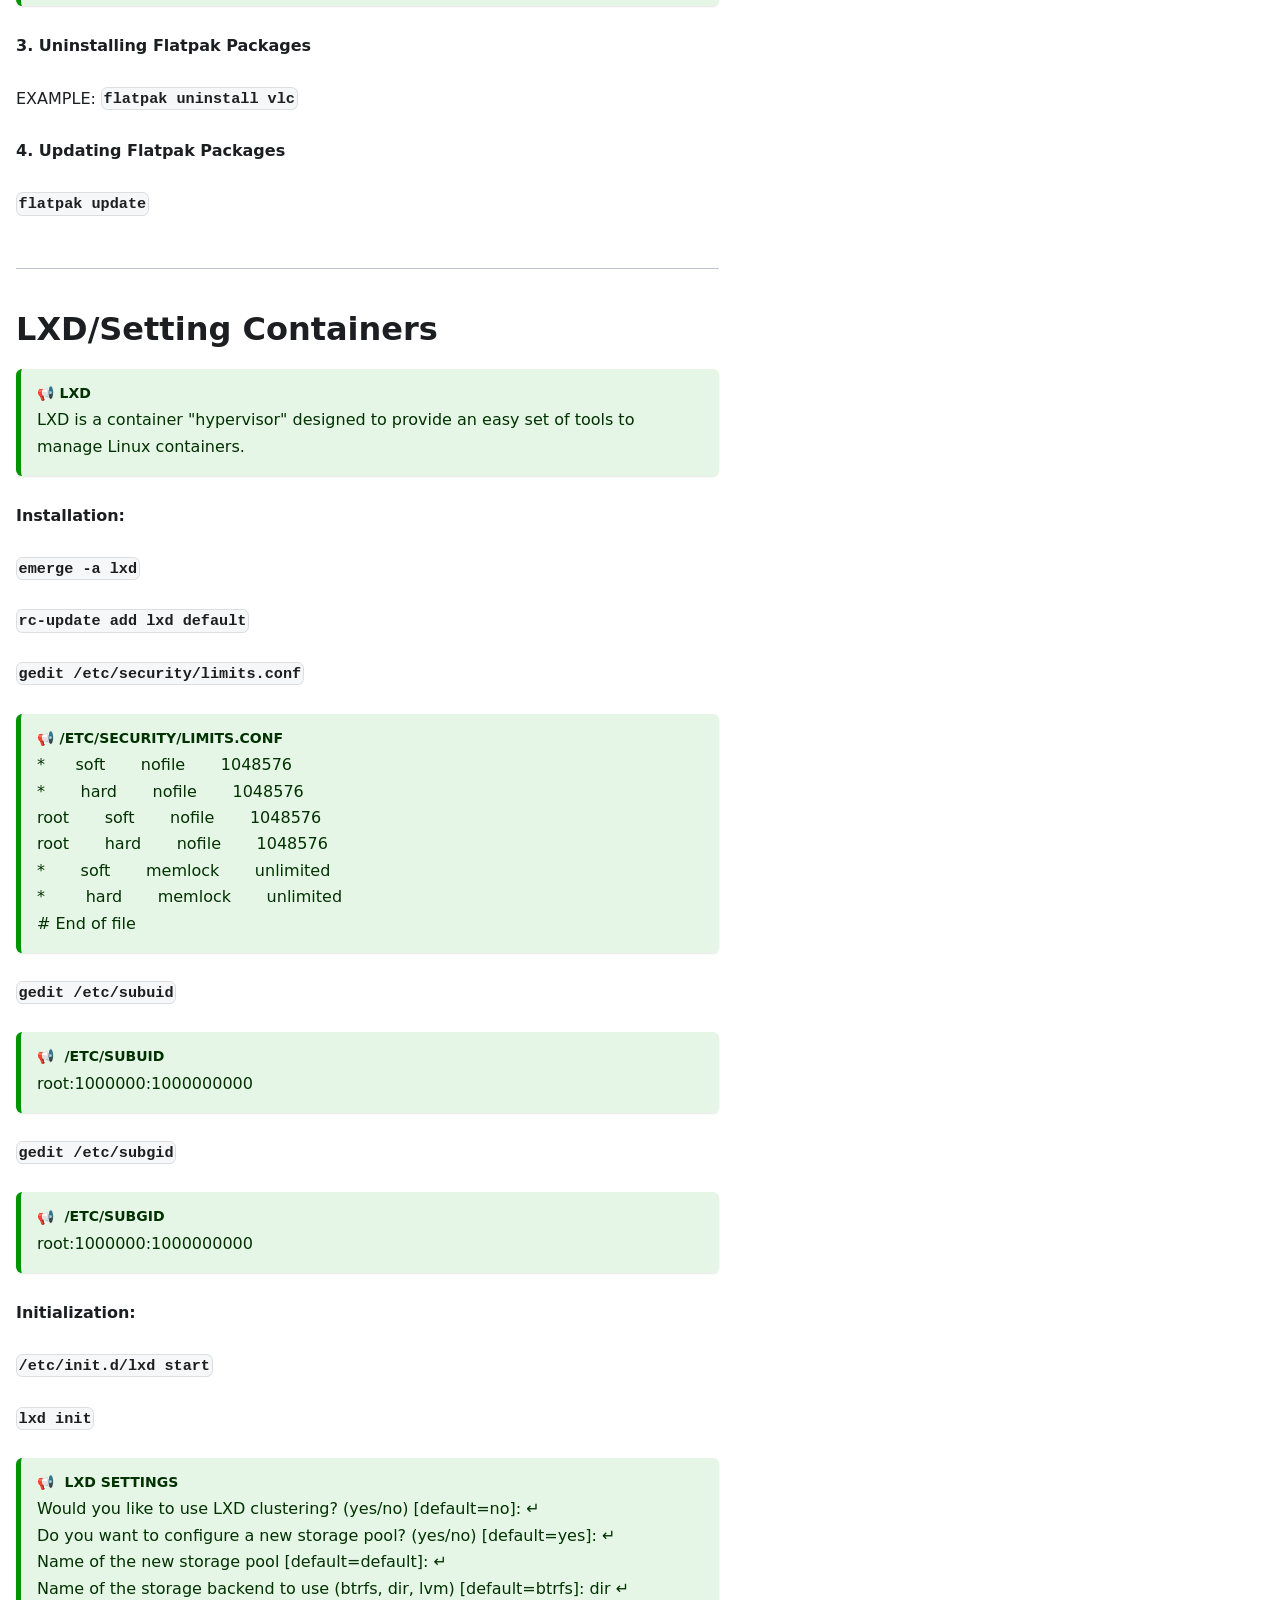
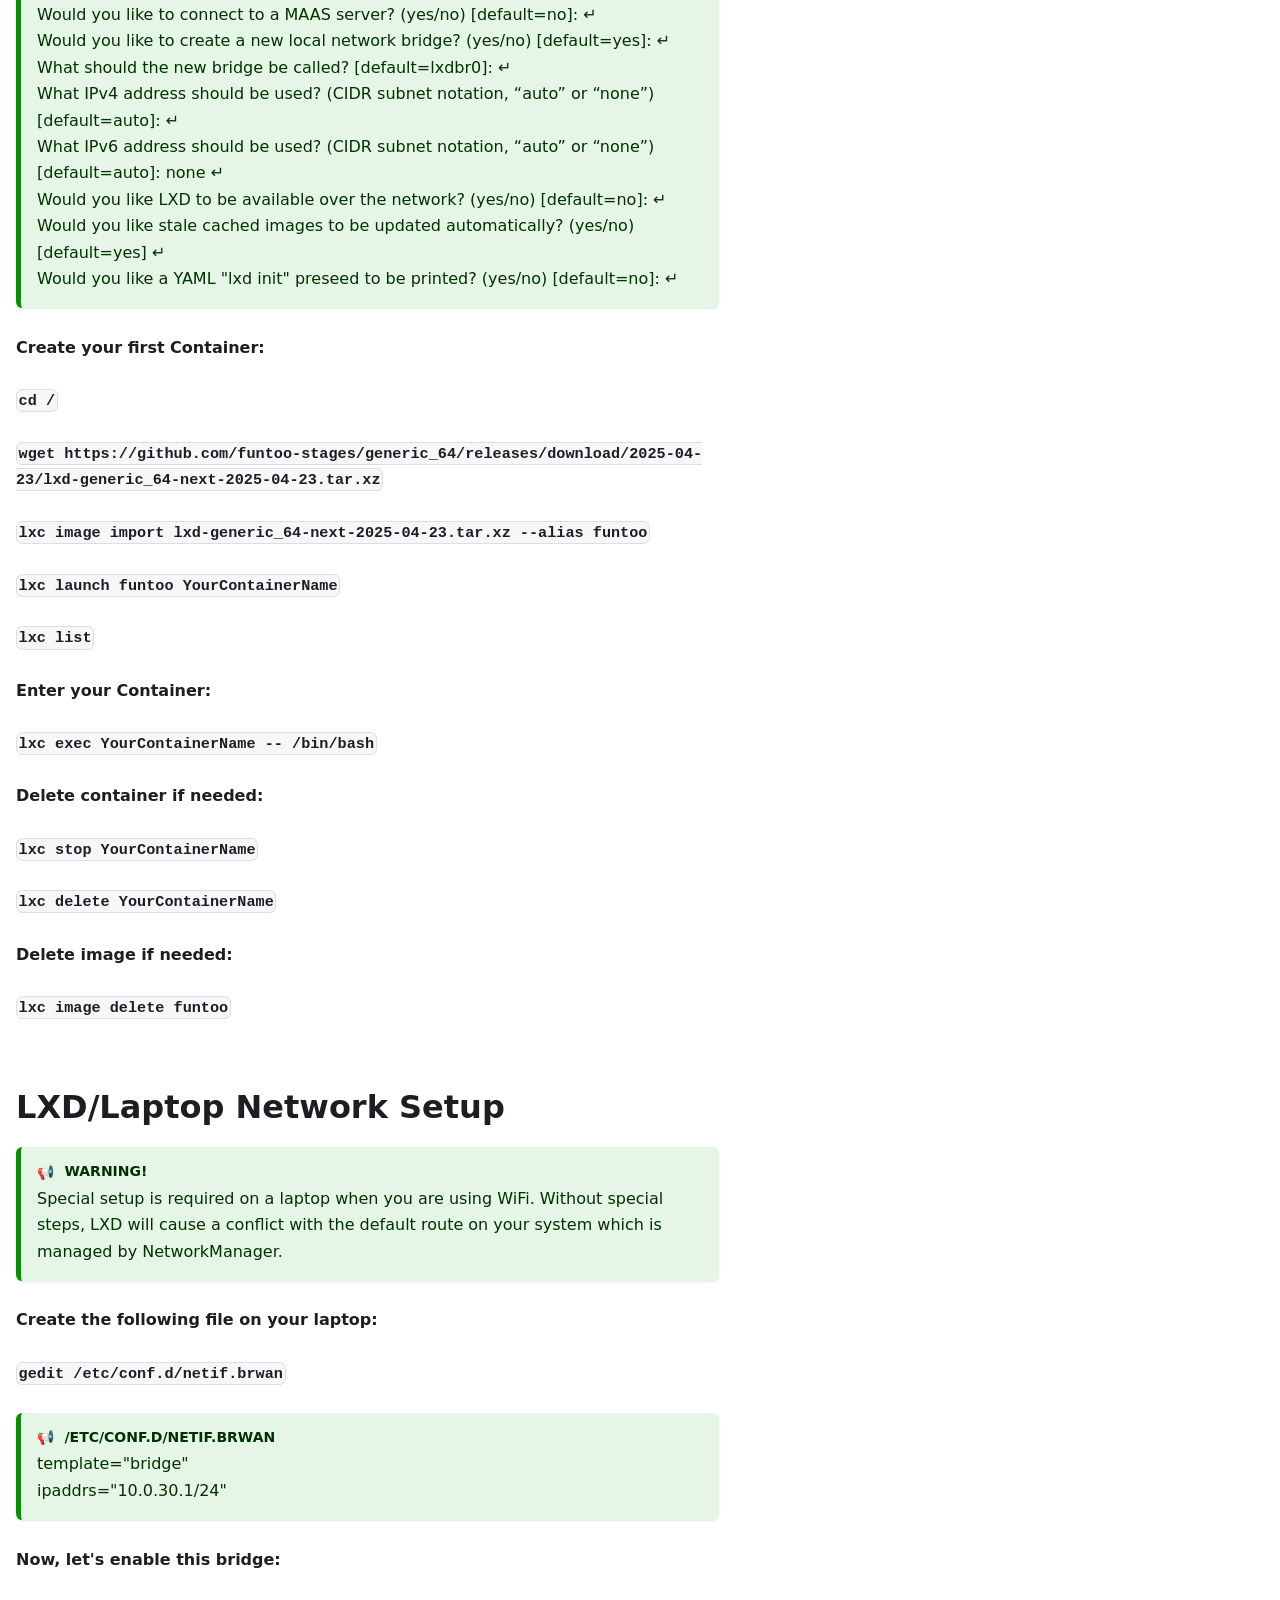
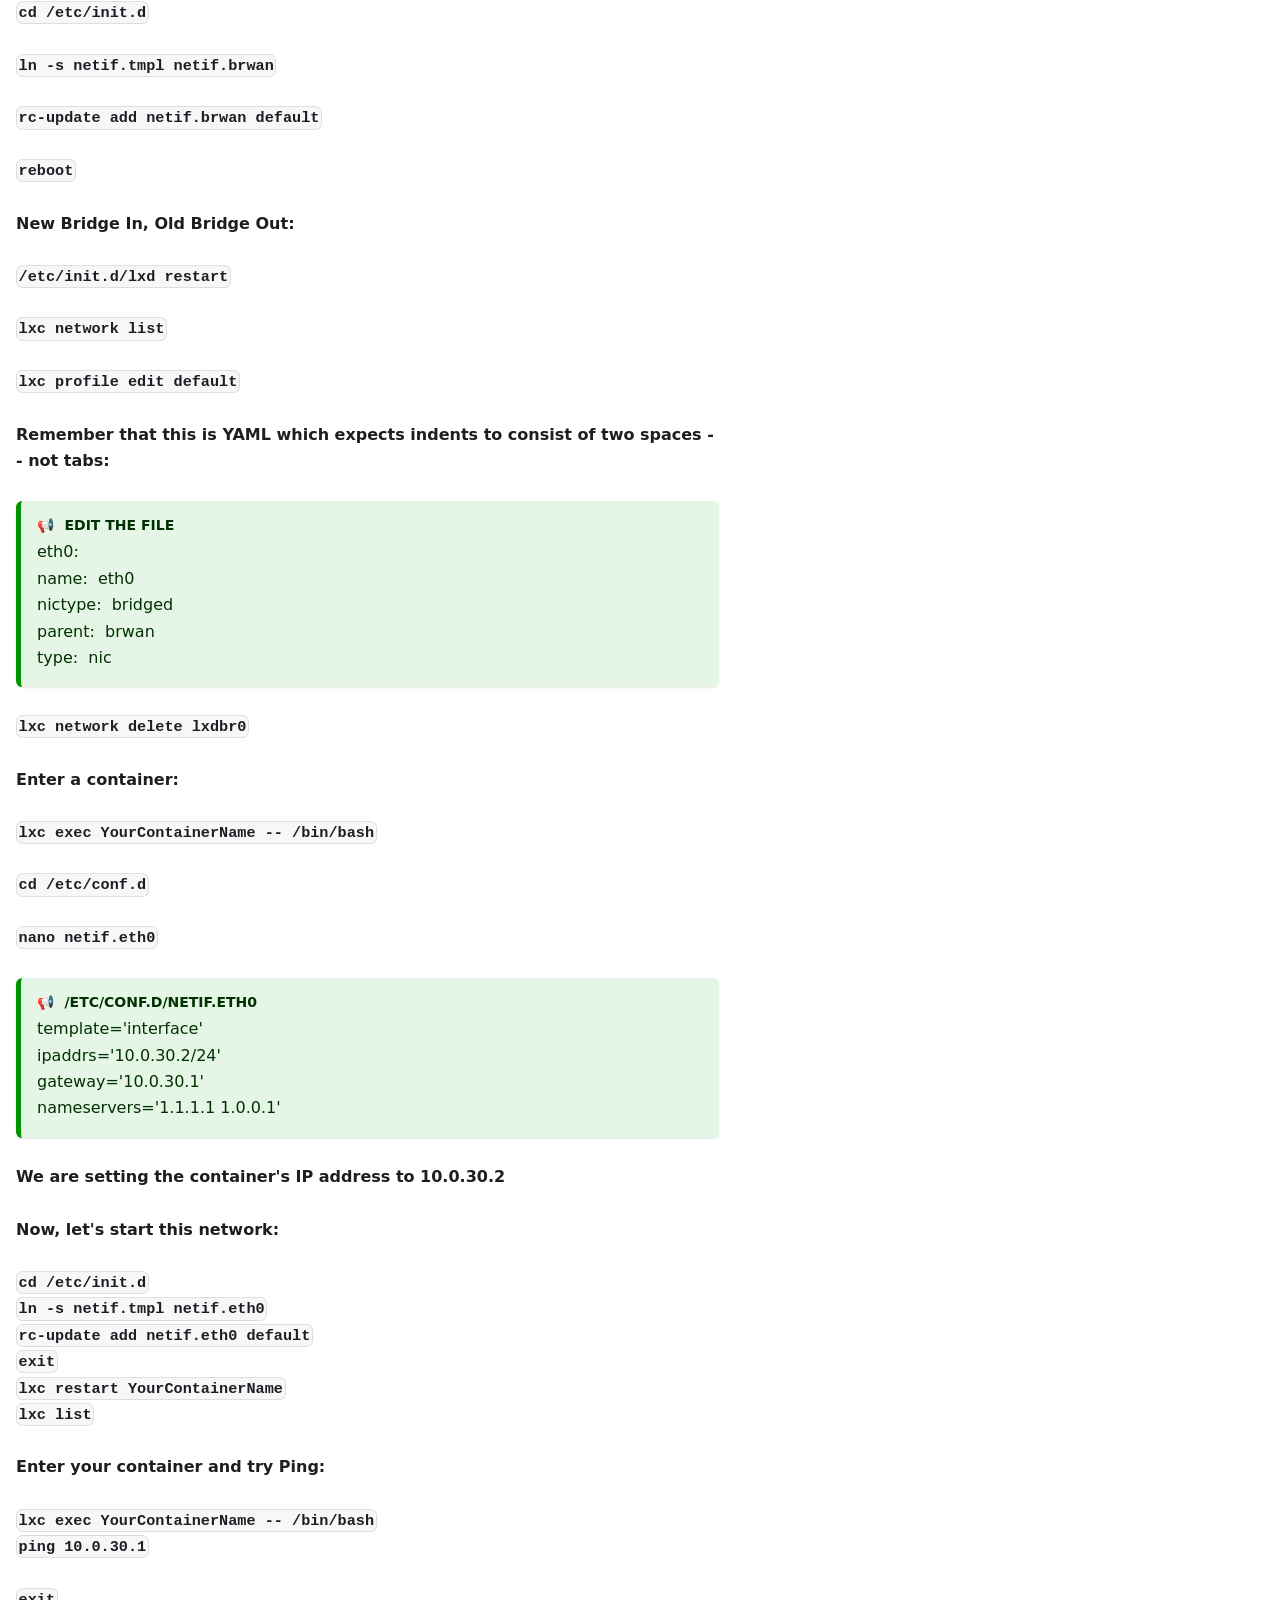
==== commit db87b2d0: "Add files via upload" ====
--- a/index.html
+++ b/index.html
@@ -66,11 +66,10 @@
                                         Thank you for using this wiki.<br>
                                         <br>
 
-                                        BlakaDiv, 26 April 2025, France.
+                                        <a href="https://github.com/BlakaDivin"> BlakaDiv, 26 April 2025, France.</a>
                                     </p>
                                 </div>
                             </div>
-
 
                             <img src="Logo.png" alt="Funtoo Logo"> <br><br>
                             ~ Funtoo's Wiki: Second Edition Revised and Enlarged.
@@ -427,20 +426,20 @@
                             <br>
                             <b>Gnome AMD x64 Zen:</b><br>
                             <code>wget https://sourceforge.net/projects/funtoo-metro/files/amd64-2/gnome-light-workstation-2-stage3-amd64-zen-next-2025-04-27.tar.xz</code><br><br>
-                             <code>wget https://github.com/BlakaDivin/metro/releases/download/amd64-2/gnome-light-workstation-2-stage3-amd64-zen-next-2025-04-27.tar.xz</code><br><br>
-                            
+                            <code>wget https://github.com/BlakaDivin/metro/releases/download/amd64-2/gnome-light-workstation-2-stage3-amd64-zen-next-2025-04-27.tar.xz</code><br><br>
+
 
                             <b>Gnome AMD x64 Zen 2:</b><br>
                             <code>wget https://sourceforge.net/projects/funtoo-metro/files/amd64/gnome-light-workstation-2-stage3-amd64-zen2-next-2025-04-26.tar.xz</code><br><br>
-  <code>wget https://github.com/BlakaDivin/metro/releases/download/amd64/gnome-light-workstation-2-stage3-amd64-zen2-next-2025-04-26.tar.xz</code><br><br>
-  
+                            <code>wget https://github.com/BlakaDivin/metro/releases/download/amd64/gnome-light-workstation-2-stage3-amd64-zen2-next-2025-04-26.tar.xz</code><br><br>
+
                             <b>Gnome AMD x64 Zen 3:</b><br>
                             <code>wget https://sourceforge.net/projects/funtoo-metro/files/amd64-1/gnome-light-workstation-2-stage3-amd64-zen3-next-2025-04-27.tar.xz</code><br><br>
- <code>wget https://github.com/BlakaDivin/metro/releases/download/amd64-1/gnome-light-workstation-2-stage3-amd64-zen3-next-2025-04-27.tar.xz</code><br><br>
- 
+                            <code>wget https://github.com/BlakaDivin/metro/releases/download/amd64-1/gnome-light-workstation-2-stage3-amd64-zen3-next-2025-04-27.tar.xz</code><br><br>
+
                             <b>Gnome Generic x64:</b><br>
                             <code>wget https://sourceforge.net/projects/funtoo-metro/files/generic64/gnome-light-workstation-2-stage3-generic_64-next-2025-04-27.tar.xz</code><br><br>
- <code>wget https://github.com/BlakaDivin/metro/releases/download/generic64/gnome-light-workstation-2-stage3-generic_64-next-2025-04-27.tar.xz</code><br><br>
+                            <code>wget https://github.com/BlakaDivin/metro/releases/download/generic64/gnome-light-workstation-2-stage3-generic_64-next-2025-04-27.tar.xz</code><br><br>
 
 
                             <div class="theme-doc-markdown markdown">
@@ -998,4 +997,4 @@
         </div>
     </div>
 </footer>
-</body>
+</body>
